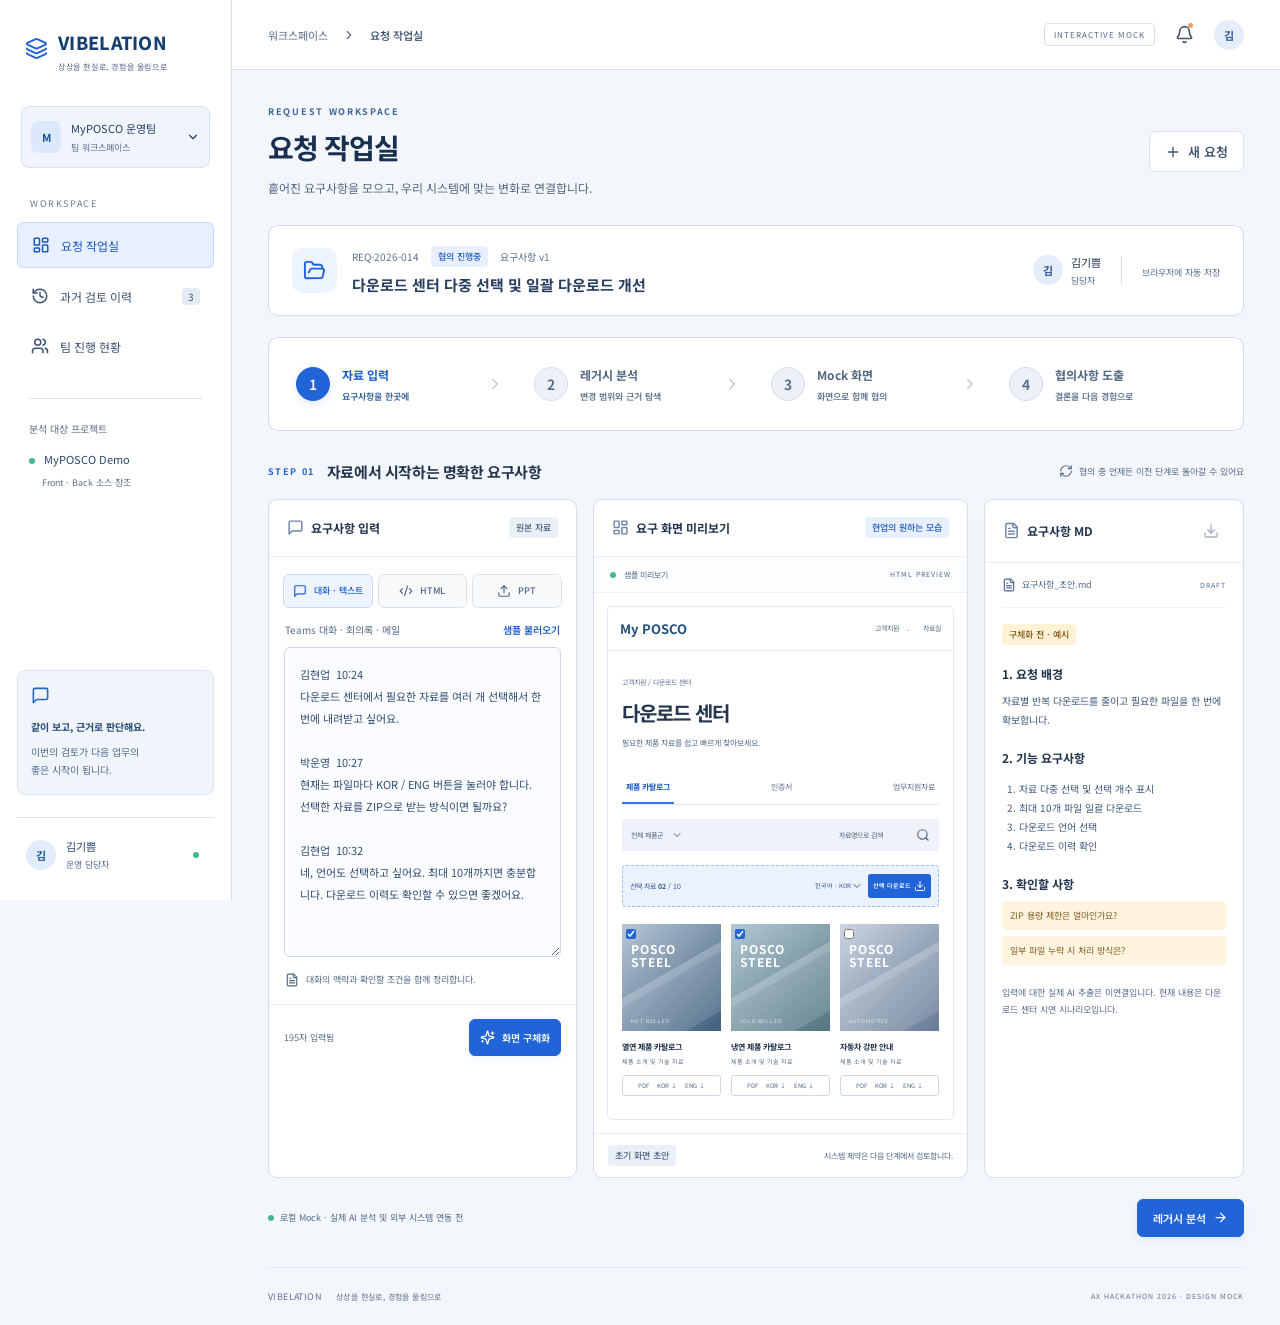
==== public/mock-white.html @ 46a863c9 "Publish light VIBELATION mock and team review screens" ====
<!doctype html>
<html lang="ko">
  <head>
    <meta charset="UTF-8" />
    <meta name="viewport" content="width=device-width, initial-scale=1.0" />
    <title>VIBELATION</title>
    <meta name="description" content="요구사항부터 영향도와 공수 검토까지 연결하는 플랫폼" />
    <meta property="og:type" content="website" />
    <meta property="og:title" content="VIBELATION" />
    <meta property="og:site_name" content="VIBELATION" />
    <meta property="og:description" content="요구사항부터 영향도와 공수 검토까지 연결하는 플랫폼" />
    <meta property="og:url" content="https://kimgip.github.io/project-vibelation/" />
    <meta property="og:locale" content="ko_KR" />
    <meta name="twitter:card" content="summary" />
    <meta name="twitter:title" content="VIBELATION" />
    <meta name="twitter:description" content="요구사항부터 영향도와 공수 검토까지 연결하는 플랫폼" />
    <script type="module">(function(){const o=document.createElement("link").relList;if(o&&o.supports&&o.supports("modulepreload"))return;for(const m of document.querySelectorAll('link[rel="modulepreload"]'))r(m);new MutationObserver(m=>{for(const h of m)if(h.type==="childList")for(const T of h.addedNodes)T.tagName==="LINK"&&T.rel==="modulepreload"&&r(T)}).observe(document,{childList:!0,subtree:!0});function d(m){const h={};return m.integrity&&(h.integrity=m.integrity),m.referrerPolicy&&(h.referrerPolicy=m.referrerPolicy),m.crossOrigin==="use-credentials"?h.credentials="include":m.crossOrigin==="anonymous"?h.credentials="omit":h.credentials="same-origin",h}function r(m){if(m.ep)return;m.ep=!0;const h=d(m);fetch(m.href,h)}})();function K1(f){return f&&f.__esModule&&Object.prototype.hasOwnProperty.call(f,"default")?f.default:f}var Ws={exports:{}},xu={};/**
 * @license React
 * react-jsx-runtime.production.js
 *
 * Copyright (c) Meta Platforms, Inc. and affiliates.
 *
 * This source code is licensed under the MIT license found in the
 * LICENSE file in the root directory of this source tree.
 */var Jm;function J1(){if(Jm)return xu;Jm=1;var f=Symbol.for("react.transitional.element"),o=Symbol.for("react.fragment");function d(r,m,h){var T=null;if(h!==void 0&&(T=""+h),m.key!==void 0&&(T=""+m.key),"key"in m){h={};for(var C in m)C!=="key"&&(h[C]=m[C])}else h=m;return m=h.ref,{$$typeof:f,type:r,key:T,ref:m!==void 0?m:null,props:h}}return xu.Fragment=o,xu.jsx=d,xu.jsxs=d,xu}var km;function k1(){return km||(km=1,Ws.exports=J1()),Ws.exports}var c=k1(),Is={exports:{}},et={};/**
 * @license React
 * react.production.js
 *
 * Copyright (c) Meta Platforms, Inc. and affiliates.
 *
 * This source code is licensed under the MIT license found in the
 * LICENSE file in the root directory of this source tree.
 */var $m;function $1(){if($m)return et;$m=1;var f=Symbol.for("react.transitional.element"),o=Symbol.for("react.portal"),d=Symbol.for("react.fragment"),r=Symbol.for("react.strict_mode"),m=Symbol.for("react.profiler"),h=Symbol.for("react.consumer"),T=Symbol.for("react.context"),C=Symbol.for("react.forward_ref"),O=Symbol.for("react.suspense"),D=Symbol.for("react.memo"),z=Symbol.for("react.lazy"),g=Symbol.for("react.activity"),U=Symbol.for("react.view_transition"),Y=Symbol.iterator;function Z(p){return p===null||typeof p!="object"?null:(p=Y&&p[Y]||p["@@iterator"],typeof p=="function"?p:null)}var X={isMounted:function(){return!1},enqueueForceUpdate:function(){},enqueueReplaceState:function(){},enqueueSetState:function(){}},H=Object.assign,k={};function F(p,y,q){this.props=p,this.context=y,this.refs=k,this.updater=q||X}F.prototype.isReactComponent={},F.prototype.setState=function(p,y){if(typeof p!="object"&&typeof p!="function"&&p!=null)throw Error("takes an object of state variables to update or a function which returns an object of state variables.");this.updater.enqueueSetState(this,p,y,"setState")},F.prototype.forceUpdate=function(p){this.updater.enqueueForceUpdate(this,p,"forceUpdate")};function lt(){}lt.prototype=F.prototype;function st(p,y,q){this.props=p,this.context=y,this.refs=k,this.updater=q||X}var dt=st.prototype=new lt;dt.constructor=st,H(dt,F.prototype),dt.isPureReactComponent=!0;var Ot=Array.isArray;function P(){}var it={H:null,A:null,T:null,S:null},Bt=Object.prototype.hasOwnProperty;function Kt(p,y,q){var w=q.ref;return{$$typeof:f,type:p,key:y,ref:w!==void 0?w:null,props:q}}function W(p,y){return Kt(p.type,y,p.props)}function wt(p){return typeof p=="object"&&p!==null&&p.$$typeof===f}function re(p){var y={"=":"=0",":":"=2"};return"$"+p.replace(/[=:]/g,function(q){return y[q]})}var oe=/\/+/g;function ct(p,y){return typeof p=="object"&&p!==null&&p.key!=null?re(""+p.key):y.toString(36)}function L(p){switch(p.status){case"fulfilled":return p.value;case"rejected":throw p.reason;default:switch(typeof p.status=="string"?p.then(P,P):(p.status="pending",p.then(function(y){p.status==="pending"&&(p.status="fulfilled",p.value=y)},function(y){p.status==="pending"&&(p.status="rejected",p.reason=y)})),p.status){case"fulfilled":return p.value;case"rejected":throw p.reason}}throw p}function Q(p,y,q,w,ut){var ht=typeof p;(ht==="undefined"||ht==="boolean")&&(p=null);var xt=!1;if(p===null)xt=!0;else switch(ht){case"bigint":case"string":case"number":xt=!0;break;case"object":switch(p.$$typeof){case f:case o:xt=!0;break;case z:return xt=p._init,Q(xt(p._payload),y,q,w,ut)}}if(xt)return ut=ut(p),xt=w===""?"."+ct(p,0):w,Ot(ut)?(q="",xt!=null&&(q=xt.replace(oe,"$&/")+"/"),Q(ut,y,q,"",function(ol){return ol})):ut!=null&&(wt(ut)&&(ut=W(ut,q+(ut.key==null||p&&p.key===ut.key?"":(""+ut.key).replace(oe,"$&/")+"/")+xt)),y.push(ut)),1;xt=0;var K=w===""?".":w+":";if(Ot(p))for(var tt=0;tt<p.length;tt++)w=p[tt],ht=K+ct(w,tt),xt+=Q(w,y,q,ht,ut);else if(tt=Z(p),typeof tt=="function")for(p=tt.call(p),tt=0;!(w=p.next()).done;)w=w.value,ht=K+ct(w,tt++),xt+=Q(w,y,q,ht,ut);else if(ht==="object"){if(typeof p.then=="function")return Q(L(p),y,q,w,ut);throw y=String(p),Error("Objects are not valid as a React child (found: "+(y==="[object Object]"?"object with keys {"+Object.keys(p).join(", ")+"}":y)+"). If you meant to render a collection of children, use an array instead.")}return xt}function $(p,y,q){if(p==null)return p;var w=[],ut=0;return Q(p,w,"","",function(ht){return y.call(q,ht,ut++)}),w}function pt(p){if(p._status===-1){var y=p._result,q=y();q.then(function(w){(p._status===0||p._status===-1)&&(p._status=1,p._result=w,q.status===void 0&&(q.status="fulfilled",q.value=w))},function(w){(p._status===0||p._status===-1)&&(p._status=2,p._result=w,q.status===void 0&&(q.status="rejected",q.reason=w))}),p._status===-1&&(p._status=0,p._result=q)}if(p._status===1)return p._result.default;throw p._result}var yt=typeof reportError=="function"?reportError:function(p){if(typeof window=="object"&&typeof window.ErrorEvent=="function"){var y=new window.ErrorEvent("error",{bubbles:!0,cancelable:!0,message:typeof p=="object"&&p!==null&&typeof p.message=="string"?String(p.message):String(p),error:p});if(!window.dispatchEvent(y))return}else if(typeof process=="object"&&typeof process.emit=="function"){process.emit("uncaughtException",p);return}console.error(p)};function Se(p){var y=it.T,q={};q.types=y!==null?y.types:null,it.T=q;try{var w=p(),ut=it.S;ut!==null&&ut(q,w),typeof w=="object"&&w!==null&&typeof w.then=="function"&&w.then(P,yt)}catch(ht){yt(ht)}finally{y!==null&&q.types!==null&&(y.types=q.types),it.T=y}}function _e(p){var y=it.T;if(y!==null){var q=y.types;q===null?y.types=[p]:q.indexOf(p)===-1&&q.push(p)}else Se(_e.bind(null,p))}var Ae={map:$,forEach:function(p,y,q){$(p,function(){y.apply(this,arguments)},q)},count:function(p){var y=0;return $(p,function(){y++}),y},toArray:function(p){return $(p,function(y){return y})||[]},only:function(p){if(!wt(p))throw Error("React.Children.only expected to receive a single React element child.");return p}};return et.Activity=g,et.Children=Ae,et.Component=F,et.Fragment=d,et.Profiler=m,et.PureComponent=st,et.StrictMode=r,et.Suspense=O,et.ViewTransition=U,et.__CLIENT_INTERNALS_DO_NOT_USE_OR_WARN_USERS_THEY_CANNOT_UPGRADE=it,et.__COMPILER_RUNTIME={__proto__:null,c:function(p){return it.H.useMemoCache(p)}},et.addTransitionType=_e,et.cache=function(p){return function(){return p.apply(null,arguments)}},et.cacheSignal=function(){return null},et.cloneElement=function(p,y,q){if(p==null)throw Error("The argument must be a React element, but you passed "+p+".");var w=H({},p.props),ut=p.key;if(y!=null)for(ht in y.key!==void 0&&(ut=""+y.key),y)!Bt.call(y,ht)||ht==="key"||ht==="__self"||ht==="__source"||ht==="ref"&&y.ref===void 0||(w[ht]=y[ht]);var ht=arguments.length-2;if(ht===1)w.children=q;else if(1<ht){for(var xt=Array(ht),K=0;K<ht;K++)xt[K]=arguments[K+2];w.children=xt}return Kt(p.type,ut,w)},et.createContext=function(p){return p={$$typeof:T,_currentValue:p,_currentValue2:p,_threadCount:0,Provider:null,Consumer:null},p.Provider=p,p.Consumer={$$typeof:h,_context:p},p},et.createElement=function(p,y,q){var w,ut={},ht=null;if(y!=null)for(w in y.key!==void 0&&(ht=""+y.key),y)Bt.call(y,w)&&w!=="key"&&w!=="__self"&&w!=="__source"&&(ut[w]=y[w]);var xt=arguments.length-2;if(xt===1)ut.children=q;else if(1<xt){for(var K=Array(xt),tt=0;tt<xt;tt++)K[tt]=arguments[tt+2];ut.children=K}if(p&&p.defaultProps)for(w in xt=p.defaultProps,xt)ut[w]===void 0&&(ut[w]=xt[w]);return Kt(p,ht,ut)},et.createRef=function(){return{current:null}},et.forwardRef=function(p){return{$$typeof:C,render:p}},et.isValidElement=wt,et.lazy=function(p){return{$$typeof:z,_payload:{_status:-1,_result:p},_init:pt}},et.memo=function(p,y){return{$$typeof:D,type:p,compare:y===void 0?null:y}},et.startTransition=Se,et.unstable_useCacheRefresh=function(){return it.H.useCacheRefresh()},et.use=function(p){return it.H.use(p)},et.useActionState=function(p,y,q){return it.H.useActionState(p,y,q)},et.useCallback=function(p,y){return it.H.useCallback(p,y)},et.useContext=function(p){return it.H.useContext(p)},et.useDebugValue=function(){},et.useDeferredValue=function(p,y){return it.H.useDeferredValue(p,y)},et.useEffect=function(p,y){return it.H.useEffect(p,y)},et.useEffectEvent=function(p){return it.H.useEffectEvent(p)},et.useId=function(){return it.H.useId()},et.useImperativeHandle=function(p,y,q){return it.H.useImperativeHandle(p,y,q)},et.useInsertionEffect=function(p,y){return it.H.useInsertionEffect(p,y)},et.useLayoutEffect=function(p,y){return it.H.useLayoutEffect(p,y)},et.useMemo=function(p,y){return it.H.useMemo(p,y)},et.useOptimistic=function(p,y){return it.H.useOptimistic(p,y)},et.useReducer=function(p,y,q){return it.H.useReducer(p,y,q)},et.useRef=function(p){return it.H.useRef(p)},et.useState=function(p){return it.H.useState(p)},et.useSyncExternalStore=function(p,y,q){return it.H.useSyncExternalStore(p,y,q)},et.useTransition=function(){return it.H.useTransition()},et.version="19.3.0",et}var Fm;function hr(){return Fm||(Fm=1,Is.exports=$1()),Is.exports}var _=hr();const F1=K1(_);var Ps={exports:{}},Eu={},tr={exports:{}},er={};/**
 * @license React
 * scheduler.production.js
 *
 * Copyright (c) Meta Platforms, Inc. and affiliates.
 *
 * This source code is licensed under the MIT license found in the
 * LICENSE file in the root directory of this source tree.
 */var Wm;function W1(){return Wm||(Wm=1,(function(f){function o(L,Q){var $=L.length;L.push(Q);t:for(;0<$;){var pt=$-1>>>1,yt=L[pt];if(0<m(yt,Q))L[pt]=Q,L[$]=yt,$=pt;else break t}}function d(L){return L.length===0?null:L[0]}function r(L){if(L.length===0)return null;var Q=L[0],$=L.pop();if($!==Q){L[0]=$;t:for(var pt=0,yt=L.length,Se=yt>>>1;pt<Se;){var _e=2*(pt+1)-1,Ae=L[_e],p=_e+1,y=L[p];if(0>m(Ae,$))p<yt&&0>m(y,Ae)?(L[pt]=y,L[p]=$,pt=p):(L[pt]=Ae,L[_e]=$,pt=_e);else if(p<yt&&0>m(y,$))L[pt]=y,L[p]=$,pt=p;else break t}}return Q}function m(L,Q){var $=L.sortIndex-Q.sortIndex;return $!==0?$:L.id-Q.id}if(f.unstable_now=void 0,typeof performance=="object"&&typeof performance.now=="function"){var h=performance;f.unstable_now=function(){return h.now()}}else{var T=Date,C=T.now();f.unstable_now=function(){return T.now()-C}}var O=[],D=[],z=1,g=null,U=3,Y=!1,Z=!1,X=!1,H=!1,k=typeof setTimeout=="function"?setTimeout:null,F=typeof clearTimeout=="function"?clearTimeout:null,lt=typeof setImmediate<"u"?setImmediate:null;function st(L){for(var Q=d(D);Q!==null;){if(Q.callback===null)r(D);else if(Q.startTime<=L)r(D),Q.sortIndex=Q.expirationTime,o(O,Q);else break;Q=d(D)}}function dt(L){if(X=!1,st(L),!Z)if(d(O)!==null)Z=!0,Ot||(Ot=!0,wt());else{var Q=d(D);Q!==null&&ct(dt,Q.startTime-L)}}var Ot=!1,P=-1,it=5,Bt=-1;function Kt(){return H?!0:!(f.unstable_now()-Bt<it)}function W(){if(H=!1,Ot){var L=f.unstable_now();Bt=L;var Q=!0;try{t:{Z=!1,X&&(X=!1,F(P),P=-1),Y=!0;var $=U;try{e:{for(st(L),g=d(O);g!==null&&!(g.expirationTime>L&&Kt());){var pt=g.callback;if(typeof pt=="function"){g.callback=null,U=g.priorityLevel;var yt=pt(g.expirationTime<=L);if(L=f.unstable_now(),typeof yt=="function"){g.callback=yt,st(L),Q=!0;break e}g===d(O)&&r(O),st(L)}else r(O);g=d(O)}if(g!==null)Q=!0;else{var Se=d(D);Se!==null&&ct(dt,Se.startTime-L),Q=!1}}break t}finally{g=null,U=$,Y=!1}Q=void 0}}finally{Q?wt():Ot=!1}}}var wt;if(typeof lt=="function")wt=function(){lt(W)};else if(typeof MessageChannel<"u"){var re=new MessageChannel,oe=re.port2;re.port1.onmessage=W,wt=function(){oe.postMessage(null)}}else wt=function(){k(W,0)};function ct(L,Q){P=k(function(){L(f.unstable_now())},Q)}f.unstable_IdlePriority=5,f.unstable_ImmediatePriority=1,f.unstable_LowPriority=4,f.unstable_NormalPriority=3,f.unstable_Profiling=null,f.unstable_UserBlockingPriority=2,f.unstable_cancelCallback=function(L){L.callback=null},f.unstable_forceFrameRate=function(L){0>L||125<L?console.error("forceFrameRate takes a positive int between 0 and 125, forcing frame rates higher than 125 fps is not supported"):it=0<L?Math.floor(1e3/L):5},f.unstable_getCurrentPriorityLevel=function(){return U},f.unstable_next=function(L){switch(U){case 1:case 2:case 3:var Q=3;break;default:Q=U}var $=U;U=Q;try{return L()}finally{U=$}},f.unstable_requestPaint=function(){H=!0},f.unstable_runWithPriority=function(L,Q){switch(L){case 1:case 2:case 3:case 4:case 5:break;default:L=3}var $=U;U=L;try{return Q()}finally{U=$}},f.unstable_scheduleCallback=function(L,Q,$){var pt=f.unstable_now();switch(typeof $=="object"&&$!==null?($=$.delay,$=typeof $=="number"&&0<$?pt+$:pt):$=pt,L){case 1:var yt=-1;break;case 2:yt=250;break;case 5:yt=1073741823;break;case 4:yt=1e4;break;default:yt=5e3}return yt=$+yt,L={id:z++,callback:Q,priorityLevel:L,startTime:$,expirationTime:yt,sortIndex:-1},$>pt?(L.sortIndex=$,o(D,L),d(O)===null&&L===d(D)&&(X?(F(P),P=-1):X=!0,ct(dt,$-pt))):(L.sortIndex=yt,o(O,L),Z||Y||(Z=!0,Ot||(Ot=!0,wt()))),L},f.unstable_shouldYield=Kt,f.unstable_wrapCallback=function(L){var Q=U;return function(){var $=U;U=Q;try{return L.apply(this,arguments)}finally{U=$}}}})(er)),er}var Im;function I1(){return Im||(Im=1,tr.exports=W1()),tr.exports}var lr={exports:{}},ne={};/**
 * @license React
 * react-dom.production.js
 *
 * Copyright (c) Meta Platforms, Inc. and affiliates.
 *
 * This source code is licensed under the MIT license found in the
 * LICENSE file in the root directory of this source tree.
 */var Pm;function P1(){if(Pm)return ne;Pm=1;var f=hr();function o(z){var g="https://react.dev/errors/"+z;if(1<arguments.length){g+="?args[]="+encodeURIComponent(arguments[1]);for(var U=2;U<arguments.length;U++)g+="&args[]="+encodeURIComponent(arguments[U])}return"Minified React error #"+z+"; visit "+g+" for the full message or use the non-minified dev environment for full errors and additional helpful warnings."}function d(){}var r={d:{f:d,r:function(){throw Error(o(522))},D:d,C:d,L:d,m:d,X:d,S:d,M:d},p:0,findDOMNode:null},m=Symbol.for("react.portal"),h=Symbol.for("react.recoverable"),T=Symbol.for("react.optimistic_key");function C(z,g,U){var Y=3<arguments.length&&arguments[3]!==void 0?arguments[3]:null;return{$$typeof:m,key:Y==null?null:Y===T?T:""+Y,children:z,containerInfo:g,implementation:U}}var O=f.__CLIENT_INTERNALS_DO_NOT_USE_OR_WARN_USERS_THEY_CANNOT_UPGRADE;function D(z,g){if(z==="font")return"";if(typeof g=="string")return g==="use-credentials"?g:""}return ne.__DOM_INTERNALS_DO_NOT_USE_OR_WARN_USERS_THEY_CANNOT_UPGRADE=r,ne.browser=function(z){return{$$typeof:h,_reason:z}},ne.createPortal=function(z,g){var U=2<arguments.length&&arguments[2]!==void 0?arguments[2]:null;if(!g||g.nodeType!==1&&g.nodeType!==9&&g.nodeType!==11)throw Error(o(299));return C(z,g,null,U)},ne.flushSync=function(z){var g=O.T,U=r.p;try{if(O.T=null,r.p=2,z)return z()}finally{O.T=g,r.p=U,r.d.f()}},ne.preconnect=function(z,g){typeof z=="string"&&(g?(g=g.crossOrigin,g=typeof g=="string"?g==="use-credentials"?g:"":void 0):g=null,r.d.C(z,g))},ne.prefetchDNS=function(z){typeof z=="string"&&r.d.D(z)},ne.preinit=function(z,g){if(typeof z=="string"&&g&&typeof g.as=="string"){var U=g.as,Y=D(U,g.crossOrigin),Z=typeof g.integrity=="string"?g.integrity:void 0,X=typeof g.fetchPriority=="string"?g.fetchPriority:void 0;U==="style"?r.d.S(z,typeof g.precedence=="string"?g.precedence:void 0,{crossOrigin:Y,integrity:Z,fetchPriority:X}):U==="script"&&r.d.X(z,{crossOrigin:Y,integrity:Z,fetchPriority:X,nonce:typeof g.nonce=="string"?g.nonce:void 0})}},ne.preinitModule=function(z,g){if(typeof z=="string")if(typeof g=="object"&&g!==null){if(g.as==null||g.as==="script"){var U=D(g.as,g.crossOrigin);r.d.M(z,{crossOrigin:U,integrity:typeof g.integrity=="string"?g.integrity:void 0,nonce:typeof g.nonce=="string"?g.nonce:void 0,fetchPriority:typeof g.fetchPriority=="string"?g.fetchPriority:void 0})}}else g==null&&r.d.M(z)},ne.preload=function(z,g){if(typeof z=="string"&&typeof g=="object"&&g!==null&&typeof g.as=="string"){var U=g.as,Y=D(U,g.crossOrigin);r.d.L(z,U,{crossOrigin:Y,integrity:typeof g.integrity=="string"?g.integrity:void 0,nonce:typeof g.nonce=="string"?g.nonce:void 0,type:typeof g.type=="string"?g.type:void 0,fetchPriority:typeof g.fetchPriority=="string"?g.fetchPriority:void 0,referrerPolicy:typeof g.referrerPolicy=="string"?g.referrerPolicy:void 0,imageSrcSet:typeof g.imageSrcSet=="string"?g.imageSrcSet:void 0,imageSizes:typeof g.imageSizes=="string"?g.imageSizes:void 0,media:typeof g.media=="string"?g.media:void 0})}},ne.preloadModule=function(z,g){if(typeof z=="string")if(g){var U=D(g.as,g.crossOrigin);r.d.m(z,{as:typeof g.as=="string"&&g.as!=="script"?g.as:void 0,crossOrigin:U,integrity:typeof g.integrity=="string"?g.integrity:void 0,nonce:typeof g.nonce=="string"?g.nonce:void 0,fetchPriority:typeof g.fetchPriority=="string"?g.fetchPriority:void 0})}else r.d.m(z)},ne.requestFormReset=function(z){r.d.r(z)},ne.unstable_batchedUpdates=function(z,g){return z(g)},ne.useFormState=function(z,g,U){return O.H.useFormState(z,g,U)},ne.useFormStatus=function(){return O.H.useHostTransitionStatus()},ne.version="19.3.0",ne}var t0;function t2(){if(t0)return lr.exports;t0=1;function f(){if(!(typeof __REACT_DEVTOOLS_GLOBAL_HOOK__>"u"||typeof __REACT_DEVTOOLS_GLOBAL_HOOK__.checkDCE!="function"))try{__REACT_DEVTOOLS_GLOBAL_HOOK__.checkDCE(f)}catch(o){console.error(o)}}return f(),lr.exports=P1(),lr.exports}/**
 * @license React
 * react-dom-client.production.js
 *
 * Copyright (c) Meta Platforms, Inc. and affiliates.
 *
 * This source code is licensed under the MIT license found in the
 * LICENSE file in the root directory of this source tree.
 */var e0;function e2(){if(e0)return Eu;e0=1;var f=I1(),o=hr(),d=t2();function r(t){var e="https://react.dev/errors/"+t;if(1<arguments.length){e+="?args[]="+encodeURIComponent(arguments[1]);for(var l=2;l<arguments.length;l++)e+="&args[]="+encodeURIComponent(arguments[l])}return"Minified React error #"+t+"; visit "+e+" for the full message or use the non-minified dev environment for full errors and additional helpful warnings."}function m(t){return!(!t||t.nodeType!==1&&t.nodeType!==9&&t.nodeType!==11)}function h(t){for(var e=t,l=e;l&&!l.alternate;)e=l,(e.flags&4098)!==0&&(t=e.return),l=e.return;for(;e.return;)e=e.return;return e.tag===3?t:null}function T(t){if(t.tag===13){var e=t.memoizedState;if(e===null&&(t=t.alternate,t!==null&&(e=t.memoizedState)),e!==null)return e.dehydrated}return null}function C(t){if(t.tag===31){var e=t.memoizedState;if(e===null&&(t=t.alternate,t!==null&&(e=t.memoizedState)),e!==null)return e.dehydrated}return null}function O(t){if(h(t)!==t)throw Error(r(188))}function D(t){var e=t.alternate;if(!e){if(e=h(t),e===null)throw Error(r(188));return e!==t?null:t}for(var l=t,a=e;;){var n=l.return;if(n===null)break;var u=n.alternate;if(u===null){if(a=n.return,a!==null){l=a;continue}break}if(n.child===u.child){for(u=n.child;u;){if(u===l)return O(n),t;if(u===a)return O(n),e;u=u.sibling}throw Error(r(188))}if(l.return!==a.return)l=n,a=u;else{for(var i=!1,s=n.child;s;){if(s===l){i=!0,l=n,a=u;break}if(s===a){i=!0,a=n,l=u;break}s=s.sibling}if(!i){for(s=u.child;s;){if(s===l){i=!0,l=u,a=n;break}if(s===a){i=!0,a=u,l=n;break}s=s.sibling}if(!i)throw Error(r(189))}}if(l.alternate!==a)throw Error(r(190))}if(l.tag!==3)throw Error(r(188));return l.stateNode.current===l?t:e}function z(t){var e=t.tag;if(e===5||e===26||e===27||e===6)return t;for(t=t.child;t!==null;){if(e=z(t),e!==null)return e;t=t.sibling}return null}function g(t,e,l,a,n,u){for(;t!==null;){if((t.tag===5||t.tag===27||t.tag===6)&&l(t,a,n,u)||(t.tag!==22||t.memoizedState===null)&&(e||t.tag!==5&&t.tag!==27)&&g(t.child,e,l,a,n,u))return!0;t=t.sibling}return!1}function U(t){for(t=t.return;t!==null;){if(t.tag===3||t.tag===5||t.tag===27)return t;t=t.return}return null}function Y(t){var e=!1;for(t=t.return;t!==null&&(t.tag===4&&(e=!0),!(t.tag===3||t.tag===5||t.tag===27));)t=t.return;return e}function Z(t){var e=[null,null],l=U(t);return l===null||X(e,t,l.child,{foundSelf:!1}),e}function X(t,e,l,a){for(;l!==null;){if(l===e)a.foundSelf=!0;else if(l.tag===5||l.tag===27||l.tag===6){if(a.foundSelf)return t[1]=l,!0;t[0]=l}else if((l.tag!==22||l.memoizedState===null)&&X(t,e,l.child,a))return!0;l=l.sibling}return!1}function H(t){switch(t.tag){case 5:case 27:case 6:return t.stateNode;case 3:return t.stateNode.containerInfo;default:throw Error(r(559))}}var k=null,F=null;function lt(t,e,l){return t===l?!0:t===e?(k=t,!0):!1}function st(t,e,l){return t===l?(F=t,!1):t===e?(F!==null&&(k=t),!0):!1}function dt(t){if(t===null)return null;do t=t===null?null:t.return;while(t&&t.tag!==5&&t.tag!==27&&t.tag!==3);return t||null}function Ot(t,e,l){for(var a=0,n=t;n;n=l(n))a++;n=0;for(var u=e;u;u=l(u))n++;for(;0<a-n;)t=l(t),a--;for(;0<n-a;)e=l(e),n--;for(;a--;){if(t===e||e!==null&&t===e.alternate)return t;t=l(t),e=l(e)}return null}var P=Object.assign,it=Symbol.for("react.element"),Bt=Symbol.for("react.transitional.element"),Kt=Symbol.for("react.portal"),W=Symbol.for("react.fragment"),wt=Symbol.for("react.strict_mode"),re=Symbol.for("react.profiler"),oe=Symbol.for("react.consumer"),ct=Symbol.for("react.context"),L=Symbol.for("react.forward_ref"),Q=Symbol.for("react.suspense"),$=Symbol.for("react.suspense_list"),pt=Symbol.for("react.memo"),yt=Symbol.for("react.lazy"),Se=Symbol.for("react.activity"),_e=Symbol.for("react.legacy_hidden"),Ae=Symbol.for("react.memo_cache_sentinel"),p=Symbol.for("react.view_transition"),y=Symbol.for("react.recoverable"),q=Symbol.iterator;function w(t){return t===null||typeof t!="object"?null:(t=q&&t[q]||t["@@iterator"],typeof t=="function"?t:null)}var ut=Symbol.for("react.client.reference");function ht(t){if(t==null)return null;if(typeof t=="function")return t.$$typeof===ut?null:t.displayName||t.name||null;if(typeof t=="string")return t;switch(t){case W:return"Fragment";case re:return"Profiler";case wt:return"StrictMode";case Q:return"Suspense";case $:return"SuspenseList";case Se:return"Activity";case p:return"ViewTransition"}if(typeof t=="object")switch(t.$$typeof){case Kt:return"Portal";case ct:return t.displayName||"Context";case oe:return(t._context.displayName||"Context")+".Consumer";case L:var e=t.render;return t=t.displayName,t||(t=e.displayName||e.name||"",t=t!==""?"ForwardRef("+t+")":"ForwardRef"),t;case pt:return e=t.displayName||null,e!==null?e:ht(t.type)||"Memo";case yt:e=t._payload,t=t._init;try{return ht(t(e))}catch{}}return null}var xt=Array.isArray,K=o.__CLIENT_INTERNALS_DO_NOT_USE_OR_WARN_USERS_THEY_CANNOT_UPGRADE,tt=d.__DOM_INTERNALS_DO_NOT_USE_OR_WARN_USERS_THEY_CANNOT_UPGRADE,ol={pending:!1,data:null,method:null,action:null},vc=[],_a=-1;function Fe(t){return{current:t}}function Wt(t){0>_a||(t.current=vc[_a],vc[_a]=null,_a--)}function Ct(t,e){_a++,vc[_a]=t.current,t.current=e}var We=Fe(null),Rn=Fe(null),_l=Fe(null),Ru=Fe(null);function zu(t,e){switch(Ct(_l,e),Ct(Rn,t),Ct(We,null),e.nodeType){case 9:case 11:t=(t=e.documentElement)&&(t=t.namespaceURI)?lm(t):0;break;default:if(t=e.tagName,e=e.namespaceURI)e=lm(e),t=am(e,t);else switch(t){case"svg":t=1;break;case"math":t=2;break;default:t=0}}Wt(We),Ct(We,t)}function Aa(){Wt(We),Wt(Rn),Wt(_l)}function yc(t){var e=t.memoizedState;e!==null&&(pn._currentValue=e.memoizedState,Ct(Ru,t)),e=We.current;var l=am(e,t.type);e!==l&&(Ct(Rn,t),Ct(We,l))}function Ou(t){Rn.current===t&&(Wt(We),Wt(Rn)),Ru.current===t&&(Wt(Ru),pn._currentValue=ol)}var gc,br;function Al(t){if(gc===void 0)try{throw Error()}catch(l){var e=l.stack.trim().match(/\n( *(at )?)/);gc=e&&e[1]||"",br=-1<l.stack.indexOf(`
    at`)?" (<anonymous>)":-1<l.stack.indexOf("@")?"@unknown:0:0":""}return`
`+gc+t+br}var Sc=!1;function pc(t,e){if(!t||Sc)return"";Sc=!0;var l=Error.prepareStackTrace;Error.prepareStackTrace=void 0;try{var a={DetermineComponentFrameRoot:function(){try{if(e){var M=function(){throw Error()};if(Object.defineProperty(M.prototype,"props",{set:function(){throw Error()}}),typeof Reflect=="object"&&Reflect.construct){try{Reflect.construct(M,[])}catch(B){var x=B}Reflect.construct(t,[],M)}else{try{M.call()}catch(B){x=B}M=!1;try{var N=Object.getOwnPropertyDescriptor(t.prototype,"props");Object.defineProperty(t.prototype,"props",{configurable:!0,set:function(){throw Error()}}),M=!0,new t}finally{M&&(N!==void 0?Object.defineProperty(t.prototype,"props",N):delete t.prototype.props)}}}else{try{throw Error()}catch(B){x=B}(M=t())&&typeof M.catch=="function"&&M.catch(function(){})}}catch(B){if(B&&x&&typeof B.stack=="string")return[B.stack,x.stack]}return[null,null]}};a.DetermineComponentFrameRoot.displayName="DetermineComponentFrameRoot";var n=Object.getOwnPropertyDescriptor(a.DetermineComponentFrameRoot,"name");n&&n.configurable&&Object.defineProperty(a.DetermineComponentFrameRoot,"name",{value:"DetermineComponentFrameRoot"});var u=a.DetermineComponentFrameRoot(),i=u[0],s=u[1];if(i&&s){var v=i.split(`
`),b=s.split(`
`);for(n=a=0;a<v.length&&!v[a].includes("DetermineComponentFrameRoot");)a++;for(;n<b.length&&!b[n].includes("DetermineComponentFrameRoot");)n++;if(a===v.length||n===b.length)for(a=v.length-1,n=b.length-1;1<=a&&0<=n&&v[a]!==b[n];)n--;for(;1<=a&&0<=n;a--,n--)if(v[a]!==b[n]){if(a!==1||n!==1)do if(a--,n--,0>n||v[a]!==b[n]){var R=`
`+v[a].replace(" at new "," at ");return t.displayName&&R.includes("<anonymous>")&&(R=R.replace("<anonymous>",t.displayName)),R}while(1<=a&&0<=n);break}}}finally{Sc=!1,Error.prepareStackTrace=l}return(l=t?t.displayName||t.name:"")?Al(l):""}function F0(t,e){switch(t.tag){case 26:case 27:case 5:return Al(t.type);case 16:return Al("Lazy");case 13:return t.child!==e&&e!==null?Al("Suspense Fallback"):Al("Suspense");case 19:return Al("SuspenseList");case 0:case 15:return pc(t.type,!1);case 11:return pc(t.type.render,!1);case 1:return pc(t.type,!0);case 31:return Al("Activity");case 30:return Al("ViewTransition");default:return""}}function Tr(t){try{var e="",l=null;do e+=F0(t,l),l=t,t=t.return;while(t);return e}catch(a){return`
Error generating stack: `+a.message+`
`+a.stack}}var xc=Object.prototype.hasOwnProperty,Ec=f.unstable_scheduleCallback,bc=f.unstable_cancelCallback,W0=f.unstable_shouldYield,I0=f.unstable_requestPaint,pe=f.unstable_now,P0=f.unstable_getCurrentPriorityLevel,jr=f.unstable_ImmediatePriority,Nr=f.unstable_UserBlockingPriority,Cu=f.unstable_NormalPriority,tv=f.unstable_LowPriority,Rr=f.unstable_IdlePriority,ev=f.log,lv=f.unstable_setDisableYieldValue,zn=null,xe=null;function Ml(t){if(typeof ev=="function"&&lv(t),xe&&typeof xe.setStrictMode=="function")try{xe.setStrictMode(zn,t)}catch{}}var Ee=Math.clz32?Math.clz32:uv,av=Math.log,nv=Math.LN2;function uv(t){return t>>>=0,t===0?32:31-(av(t)/nv|0)|0}var _u=256,Au=262144,Mu=4194304;function ua(t){var e=t&42;if(e!==0)return e;switch(t&-t){case 1:return 1;case 2:return 2;case 4:return 4;case 8:return 8;case 16:return 16;case 32:return 32;case 64:return 64;case 128:return 128;case 256:case 512:case 1024:case 2048:case 4096:case 8192:case 16384:case 32768:case 65536:case 131072:return t&-t;case 262144:case 524288:case 1048576:case 2097152:return t&3932160;case 4194304:case 8388608:case 16777216:case 33554432:return t&62914560;case 67108864:return 67108864;case 134217728:return 134217728;case 268435456:return 268435456;case 536870912:return 536870912;case 1073741824:return 0;default:return t}}function Du(t,e,l){var a=t.pendingLanes;if(a===0)return 0;var n=0,u=t.suspendedLanes,i=t.pingedLanes;t=t.warmLanes;var s=a&134217727;return s!==0?(a=s&~u,a!==0?n=ua(a):(i&=s,i!==0?n=ua(i):l||(l=s&~t,l!==0&&(n=ua(l))))):(s=a&~u,s!==0?n=ua(s):i!==0?n=ua(i):l||(l=a&~t,l!==0&&(n=ua(l)))),n===0?0:e!==0&&e!==n&&(e&u)===0&&(u=n&-n,l=e&-e,u>=l||u===32&&(l&4194048)!==0)?e:n}function On(t,e){return(t.pendingLanes&~(t.suspendedLanes&~t.pingedLanes)&e)===0}function zr(t,e){(e&8)!==0&&(e|=e&32);var l=t.entangledLanes;if(l!==0)for(t=t.entanglements,l&=e;0<l;){var a=31-Ee(l),n=1<<a;e|=t[a],l&=~n}return e}function iv(t,e){switch(t){case 1:case 2:case 4:case 8:case 64:return e+250;case 16:case 32:case 128:case 256:case 512:case 1024:case 2048:case 4096:case 8192:case 16384:case 32768:case 65536:case 131072:case 262144:case 524288:case 1048576:case 2097152:return e+5e3;case 4194304:case 8388608:case 16777216:case 33554432:return-1;case 67108864:case 134217728:case 268435456:case 536870912:case 1073741824:return-1;default:return-1}}function Or(){var t=Mu;return Mu<<=1,(Mu&62914560)===0&&(Mu=4194304),t}function Tc(t){for(var e=[],l=0;31>l;l++)e.push(t);return e}function Cn(t,e){t.pendingLanes|=e,e!==268435456&&(t.suspendedLanes=0,t.pingedLanes=0,t.warmLanes=0)}function cv(t,e,l,a,n,u){var i=t.pendingLanes;t.pendingLanes=l,t.suspendedLanes=0,t.pingedLanes=0,t.warmLanes=0,t.expiredLanes&=l,t.entangledLanes&=l,t.errorRecoveryDisabledLanes&=l,t.shellSuspendCounter=0;var s=t.entanglements,v=t.expirationTimes,b=t.hiddenUpdates;for(l=i&~l;0<l;){var R=31-Ee(l),M=1<<R;s[R]=0,v[R]=-1;var x=b[R];if(x!==null)for(b[R]=null,R=0;R<x.length;R++){var N=x[R];N!==null&&(N.lane&=-536870913)}l&=~M}a!==0&&Cr(t,a,0),u!==0&&n===0&&t.tag!==0&&(t.suspendedLanes|=u&~(i&~e))}function Cr(t,e,l){t.pendingLanes|=e,t.suspendedLanes&=~e;var a=31-Ee(e);t.entangledLanes|=e,t.entanglements[a]=t.entanglements[a]|1073741824|l&261930}function _r(t,e){var l=t.entangledLanes|=e;for(t=t.entanglements;l;){var a=31-Ee(l),n=1<<a;n&e|t[a]&e&&(t[a]|=e),l&=~n}}function Ar(t,e){var l=e&-e;return l=(l&42)!==0?1:jc(l),(l&(t.suspendedLanes|e))!==0?0:l}function jc(t){switch(t){case 2:t=1;break;case 8:t=4;break;case 32:t=16;break;case 256:case 512:case 1024:case 2048:case 4096:case 8192:case 16384:case 32768:case 65536:case 131072:case 262144:case 524288:case 1048576:case 2097152:case 4194304:case 8388608:case 16777216:case 33554432:t=128;break;case 268435456:t=134217728;break;default:t=0}return t}function Nc(t){return t&=-t,2<t?8<t?(t&134217727)!==0?32:268435456:8:2}function Mr(){var t=tt.p;return t!==0?t:(t=window.event,t===void 0?32:Ym(t.type))}function Dr(t,e){var l=tt.p;try{return tt.p=t,e()}finally{tt.p=l}}var dl=Math.random().toString(36).slice(2),It="__reactFiber$"+dl,de="__reactProps$"+dl,Ma="__reactContainer$"+dl,Ur="__reactEvents$"+dl,fv="__reactListeners$"+dl,sv="__reactHandles$"+dl,Hr="__reactResources$"+dl,_n="__reactMarker$"+dl,Uu="__reactLoad$"+dl;function Hu(t){delete t[It],delete t[de],delete t[fv],delete t[sv]}function ia(t){var e;if(e=t[It])return e;for(var l=t.parentNode;l;){if(e=l[Ma]||l[It]){if(l=e.alternate,e.child!==null||l!==null&&l.child!==null)for(t=xm(t);t!==null;){if(l=t[It])return l;t=xm(t)}return e}t=l,l=t.parentNode}return null}function Da(t){if(t=t[It]||t[Ma]){var e=t.tag;if(e===5||e===6||e===13||e===31||e===26||e===27||e===3)return t}return null}function An(t){var e=t.tag;if(e===5||e===26||e===27||e===6)return t.stateNode;throw Error(r(33))}function Ua(t){var e=t[Hr];return e||(e=t[Hr]={hoistableStyles:new Map,hoistableScripts:new Map}),e}function Jt(t){t[_n]=!0}function qr(t){t[Uu]=void 0}var Br=new Set,Lr={};function ca(t,e){Ha(t,e),Ha(t+"Capture",e)}function Ha(t,e){for(Lr[t]=e,t=0;t<e.length;t++)Br.add(e[t])}var rv=RegExp("^[:A-Z_a-z\\u00C0-\\u00D6\\u00D8-\\u00F6\\u00F8-\\u02FF\\u0370-\\u037D\\u037F-\\u1FFF\\u200C-\\u200D\\u2070-\\u218F\\u2C00-\\u2FEF\\u3001-\\uD7FF\\uF900-\\uFDCF\\uFDF0-\\uFFFD][:A-Z_a-z\\u00C0-\\u00D6\\u00D8-\\u00F6\\u00F8-\\u02FF\\u0370-\\u037D\\u037F-\\u1FFF\\u200C-\\u200D\\u2070-\\u218F\\u2C00-\\u2FEF\\u3001-\\uD7FF\\uF900-\\uFDCF\\uFDF0-\\uFFFD\\-.0-9\\u00B7\\u0300-\\u036F\\u203F-\\u2040]*$"),wr={},Yr={};function ov(t){return xc.call(Yr,t)?!0:xc.call(wr,t)?!1:rv.test(t)?Yr[t]=!0:(wr[t]=!0,!1)}var St=!1;function Gr(){var t=St;return St=!1,t}function qu(t,e,l){if(ov(e))if(l===null)t.removeAttribute(e);else{switch(typeof l){case"undefined":case"function":case"symbol":t.removeAttribute(e);return;case"boolean":var a=e.toLowerCase().slice(0,5);if(a!=="data-"&&a!=="aria-"){t.removeAttribute(e);return}}t.setAttribute(e,l)}}function Bu(t,e,l){if(l===null)t.removeAttribute(e);else{switch(typeof l){case"undefined":case"function":case"symbol":case"boolean":t.removeAttribute(e);return}t.setAttribute(e,l)}}function hl(t,e,l,a){if(a===null)t.removeAttribute(l);else{switch(typeof a){case"undefined":case"function":case"symbol":case"boolean":t.removeAttribute(l);return}t.setAttributeNS(e,l,a)}}function be(t){switch(typeof t){case"bigint":case"boolean":case"number":case"string":case"undefined":return t;case"object":return t;default:return""}}function Xr(t){var e=t.type;return(t=t.nodeName)&&t.toLowerCase()==="input"&&(e==="checkbox"||e==="radio")}function dv(t,e,l){var a=Object.getOwnPropertyDescriptor(t.constructor.prototype,e);if(!t.hasOwnProperty(e)&&typeof a<"u"&&typeof a.get=="function"&&typeof a.set=="function"){var n=a.get,u=a.set;return Object.defineProperty(t,e,{configurable:!0,get:function(){return n.call(this)},set:function(i){l=""+i,u.call(this,i)}}),Object.defineProperty(t,e,{enumerable:a.enumerable}),{getValue:function(){return l},setValue:function(i){l=""+i},stopTracking:function(){t._valueTracker=null,delete t[e]}}}}function Rc(t){if(!t._valueTracker){var e=Xr(t)?"checked":"value";t._valueTracker=dv(t,e,""+t[e])}}function Vr(t){if(!t)return!1;var e=t._valueTracker;if(!e)return!0;var l=e.getValue(),a="";return t&&(a=Xr(t)?t.checked?"true":"false":t.value),t=a,t!==l?(e.setValue(t),!0):!1}var hv=/[\n"\\]/g;function Me(t){return t.replace(hv,function(e){return"\\"+e.charCodeAt(0).toString(16)+" "})}function zc(t,e,l,a,n,u,i,s){t.name="",i!=null&&typeof i!="function"&&typeof i!="symbol"&&typeof i!="boolean"?t.type=i:t.removeAttribute("type"),e!=null?i==="number"?(e===0&&t.value===""||t.value!=e)&&(t.value=""+be(e)):t.value!==""+be(e)&&(t.value=""+be(e)):i!=="submit"&&i!=="reset"||t.removeAttribute("value"),e!=null?i==="number"&&t.value==e?Oc(t,be(t.value)):Oc(t,be(e)):l!=null?Oc(t,be(l)):a!=null&&t.removeAttribute("value"),n==null&&u!=null&&(t.defaultChecked=!!u),n!=null&&(t.checked=n&&typeof n!="function"&&typeof n!="symbol"),s!=null&&typeof s!="function"&&typeof s!="symbol"&&typeof s!="boolean"?t.name=""+be(s):t.removeAttribute("name")}function Qr(t,e,l,a,n,u,i,s){if(u!=null&&typeof u!="function"&&typeof u!="symbol"&&typeof u!="boolean"&&(t.type=u),e!=null||l!=null){if(!(u!=="submit"&&u!=="reset"||e!=null)){Rc(t);return}l=l!=null?""+be(l):"",e=e!=null?""+be(e):l,s||e===t.value||(t.value=e),t.defaultValue=e}a=a??n,a=typeof a!="function"&&typeof a!="symbol"&&!!a,t.checked=s?t.checked:!!a,t.defaultChecked=!!a,i!=null&&typeof i!="function"&&typeof i!="symbol"&&typeof i!="boolean"&&(t.name=i),Rc(t)}function Oc(t,e){t.defaultValue!==""+e&&(t.defaultValue=""+e)}function qa(t,e,l,a){if(t=t.options,e){e={};for(var n=0;n<l.length;n++)e["$"+l[n]]=!0;for(l=0;l<t.length;l++)n=e.hasOwnProperty("$"+t[l].value),t[l].selected!==n&&(t[l].selected=n),n&&a&&(t[l].defaultSelected=!0)}else{for(l=""+be(l),e=null,n=0;n<t.length;n++){if(t[n].value===l){t[n].selected=!0,a&&(t[n].defaultSelected=!0);return}e!==null||t[n].disabled||(e=t[n])}e!==null&&(e.selected=!0)}}function Zr(t,e,l){if(e!=null&&(e=""+be(e),e!==t.value&&(t.value=e),l==null)){t.defaultValue!==e&&(t.defaultValue=e);return}t.defaultValue=l!=null?""+be(l):""}function Kr(t,e,l,a){if(e==null){if(a!=null){if(l!=null)throw Error(r(92));if(xt(a)){if(1<a.length)throw Error(r(93));a=a[0]}l=a}l==null&&(l=""),e=l}l=be(e),t.defaultValue=l,a=t.textContent,a===l&&a!==""&&a!==null&&(t.value=a),Rc(t)}function Ba(t,e){if(e){var l=t.firstChild;if(l&&l===t.lastChild&&l.nodeType===3){l.nodeValue=e;return}}t.textContent=e}var mv=new Set("animationIterationCount aspectRatio borderImageOutset borderImageSlice borderImageWidth boxFlex boxFlexGroup boxOrdinalGroup columnCount columns flex flexGrow flexPositive flexShrink flexNegative flexOrder gridArea gridRow gridRowEnd gridRowSpan gridRowStart gridColumn gridColumnEnd gridColumnSpan gridColumnStart fontWeight lineClamp lineHeight opacity order orphans scale tabSize widows zIndex zoom fillOpacity floodOpacity stopOpacity strokeDasharray strokeDashoffset strokeMiterlimit strokeOpacity strokeWidth MozAnimationIterationCount MozBoxFlex MozBoxFlexGroup MozLineClamp msAnimationIterationCount msFlex msZoom msFlexGrow msFlexNegative msFlexOrder msFlexPositive msFlexShrink msGridColumn msGridColumnSpan msGridRow msGridRowSpan WebkitAnimationIterationCount WebkitBoxFlex WebKitBoxFlexGroup WebkitBoxOrdinalGroup WebkitColumnCount WebkitColumns WebkitFlex WebkitFlexGrow WebkitFlexPositive WebkitFlexShrink WebkitLineClamp".split(" "));function Jr(t,e,l){var a=e.indexOf("--")===0;l==null||typeof l=="boolean"||l===""?a?t.setProperty(e,""):e==="float"?t.cssFloat="":t[e]="":a?t.setProperty(e,l):typeof l!="number"||l===0||mv.has(e)?e==="float"?t.cssFloat=l:t[e]=(""+l).trim():t[e]=l+"px"}function kr(t,e,l){if(e!=null&&typeof e!="object")throw Error(r(62));if(t=t.style,l!=null){for(var a in l)!l.hasOwnProperty(a)||e!=null&&e.hasOwnProperty(a)||(a.indexOf("--")===0?t.setProperty(a,""):a==="float"?t.cssFloat="":t[a]="",St=!0);for(var n in e)a=e[n],e.hasOwnProperty(n)&&l[n]!==a&&(Jr(t,n,a),St=!0)}else for(var u in e)e.hasOwnProperty(u)&&Jr(t,u,e[u])}function Cc(t){if(t.indexOf("-")===-1)return!1;switch(t){case"annotation-xml":case"color-profile":case"font-face":case"font-face-src":case"font-face-uri":case"font-face-format":case"font-face-name":case"missing-glyph":return!1;default:return!0}}var vv=new Map([["acceptCharset","accept-charset"],["htmlFor","for"],["httpEquiv","http-equiv"],["crossOrigin","crossorigin"],["accentHeight","accent-height"],["alignmentBaseline","alignment-baseline"],["arabicForm","arabic-form"],["baselineShift","baseline-shift"],["capHeight","cap-height"],["clipPath","clip-path"],["clipRule","clip-rule"],["colorInterpolation","color-interpolation"],["colorInterpolationFilters","color-interpolation-filters"],["colorProfile","color-profile"],["colorRendering","color-rendering"],["dominantBaseline","dominant-baseline"],["enableBackground","enable-background"],["fillOpacity","fill-opacity"],["fillRule","fill-rule"],["floodColor","flood-color"],["floodOpacity","flood-opacity"],["fontFamily","font-family"],["fontSize","font-size"],["fontSizeAdjust","font-size-adjust"],["fontStretch","font-stretch"],["fontStyle","font-style"],["fontVariant","font-variant"],["fontWeight","font-weight"],["glyphName","glyph-name"],["glyphOrientationHorizontal","glyph-orientation-horizontal"],["glyphOrientationVertical","glyph-orientation-vertical"],["horizAdvX","horiz-adv-x"],["horizOriginX","horiz-origin-x"],["imageRendering","image-rendering"],["letterSpacing","letter-spacing"],["lightingColor","lighting-color"],["markerEnd","marker-end"],["markerMid","marker-mid"],["markerStart","marker-start"],["maskType","mask-type"],["overlinePosition","overline-position"],["overlineThickness","overline-thickness"],["paintOrder","paint-order"],["panose-1","panose-1"],["pointerEvents","pointer-events"],["renderingIntent","rendering-intent"],["shapeRendering","shape-rendering"],["stopColor","stop-color"],["stopOpacity","stop-opacity"],["strikethroughPosition","strikethrough-position"],["strikethroughThickness","strikethrough-thickness"],["strokeDasharray","stroke-dasharray"],["strokeDashoffset","stroke-dashoffset"],["strokeLinecap","stroke-linecap"],["strokeLinejoin","stroke-linejoin"],["strokeMiterlimit","stroke-miterlimit"],["strokeOpacity","stroke-opacity"],["strokeWidth","stroke-width"],["textAnchor","text-anchor"],["textDecoration","text-decoration"],["textRendering","text-rendering"],["transformOrigin","transform-origin"],["underlinePosition","underline-position"],["underlineThickness","underline-thickness"],["unicodeBidi","unicode-bidi"],["unicodeRange","unicode-range"],["unitsPerEm","units-per-em"],["vAlphabetic","v-alphabetic"],["vHanging","v-hanging"],["vIdeographic","v-ideographic"],["vMathematical","v-mathematical"],["vectorEffect","vector-effect"],["vertAdvY","vert-adv-y"],["vertOriginX","vert-origin-x"],["vertOriginY","vert-origin-y"],["wordSpacing","word-spacing"],["writingMode","writing-mode"],["xmlnsXlink","xmlns:xlink"],["xHeight","x-height"]]),yv=/^[\u0000-\u001F ]*j[\r\n\t]*a[\r\n\t]*v[\r\n\t]*a[\r\n\t]*s[\r\n\t]*c[\r\n\t]*r[\r\n\t]*i[\r\n\t]*p[\r\n\t]*t[\r\n\t]*:/i;function Lu(t){return yv.test(""+t)?"javascript:throw new Error('React has blocked a javascript: URL as a security precaution.')":t}function Ie(){}var _c=null;function Ac(t){return t=t.target||t.srcElement||window,t.correspondingUseElement&&(t=t.correspondingUseElement),t.nodeType===3?t.parentNode:t}var La=null,wa=null;function $r(t){var e=Da(t);if(e&&(t=e.stateNode)){var l=t[de]||null;t:switch(t=e.stateNode,e.type){case"input":if(zc(t,l.value,l.defaultValue,l.defaultValue,l.checked,l.defaultChecked,l.type,l.name),e=l.name,l.type==="radio"&&e!=null){for(l=t;l.parentNode;)l=l.parentNode;for(l=l.querySelectorAll('input[name="'+Me(""+e)+'"][type="radio"]'),e=0;e<l.length;e++){var a=l[e];if(a!==t&&a.form===t.form){var n=a[de]||null;if(!n)throw Error(r(90));zc(a,n.value,n.defaultValue,n.defaultValue,n.checked,n.defaultChecked,n.type,n.name)}}for(e=0;e<l.length;e++)a=l[e],a.form===t.form&&Vr(a)}break t;case"textarea":Zr(t,l.value,l.defaultValue);break t;case"select":e=l.value,e!=null&&qa(t,!!l.multiple,e,!1)}}}var Mc=!1;function Fr(t,e,l){if(Mc)return t(e,l);Mc=!0;try{var a=t(e);return a}finally{if(Mc=!1,(La!==null||wa!==null)&&(Li(),La&&(e=La,t=wa,wa=La=null,$r(e),t)))for(e=0;e<t.length;e++)$r(t[e])}}function Mn(t,e){var l=t.stateNode;if(l===null)return null;var a=l[de]||null;if(a===null)return null;l=a[e];t:switch(e){case"onClick":case"onClickCapture":case"onDoubleClick":case"onDoubleClickCapture":case"onMouseDown":case"onMouseDownCapture":case"onMouseMove":case"onMouseMoveCapture":case"onMouseUp":case"onMouseUpCapture":case"onMouseEnter":(a=!a.disabled)||(t=t.type,a=!(t==="button"||t==="input"||t==="select"||t==="textarea")),t=!a;break t;default:t=!1}if(t)return null;if(l&&typeof l!="function")throw Error(r(231,e,typeof l));return l}var ml=!(typeof window>"u"||typeof window.document>"u"||typeof window.document.createElement>"u"),Dc=!1;if(ml)try{var Dn={};Object.defineProperty(Dn,"passive",{get:function(){Dc=!0}}),window.addEventListener("test",Dn,Dn),window.removeEventListener("test",Dn,Dn)}catch{Dc=!1}var Dl=null,Uc=null,wu=null;function Wr(){if(wu)return wu;var t,e=Uc,l=e.length,a,n="value"in Dl?Dl.value:Dl.textContent,u=n.length;for(t=0;t<l&&e[t]===n[t];t++);var i=l-t;for(a=1;a<=i&&e[l-a]===n[u-a];a++);return wu=n.slice(t,1<a?1-a:void 0)}function Yu(t){var e=t.keyCode;return"charCode"in t?(t=t.charCode,t===0&&e===13&&(t=13)):t=e,t===10&&(t=13),32<=t||t===13?t:0}function Gu(){return!0}function Ir(){return!1}function ie(t){function e(l,a,n,u,i){this._reactName=l,this._targetInst=n,this.type=a,this.nativeEvent=u,this.target=i,this.currentTarget=null;for(var s in t)t.hasOwnProperty(s)&&(l=t[s],this[s]=l?l(u):u[s]);return this.isDefaultPrevented=(u.defaultPrevented!=null?u.defaultPrevented:u.returnValue===!1)?Gu:Ir,this.isPropagationStopped=Ir,this}return P(e.prototype,{preventDefault:function(){this.defaultPrevented=!0;var l=this.nativeEvent;l&&(l.preventDefault?l.preventDefault():typeof l.returnValue!="unknown"&&(l.returnValue=!1),this.isDefaultPrevented=Gu)},stopPropagation:function(){var l=this.nativeEvent;l&&(l.stopPropagation?l.stopPropagation():typeof l.cancelBubble!="unknown"&&(l.cancelBubble=!0),this.isPropagationStopped=Gu)},persist:function(){},isPersistent:Gu}),e}var Ul={eventPhase:0,bubbles:0,cancelable:0,timeStamp:function(t){return t.timeStamp||Date.now()},defaultPrevented:0,isTrusted:0},Xu=ie(Ul),Un=P({},Ul,{view:0,detail:0}),gv=ie(Un),Hc,qc,Hn,Vu=P({},Un,{screenX:0,screenY:0,clientX:0,clientY:0,pageX:0,pageY:0,ctrlKey:0,shiftKey:0,altKey:0,metaKey:0,getModifierState:Lc,button:0,buttons:0,relatedTarget:function(t){return t.relatedTarget===void 0?t.fromElement===t.srcElement?t.toElement:t.fromElement:t.relatedTarget},movementX:function(t){return"movementX"in t?t.movementX:(t!==Hn&&(Hn&&t.type==="mousemove"?(Hc=t.screenX-Hn.screenX,qc=t.screenY-Hn.screenY):qc=Hc=0,Hn=t),Hc)},movementY:function(t){return"movementY"in t?t.movementY:qc}}),Pr=ie(Vu),Sv=P({},Vu,{dataTransfer:0}),pv=ie(Sv),xv=P({},Un,{relatedTarget:0}),Bc=ie(xv),Ev=P({},Ul,{animationName:0,elapsedTime:0,pseudoElement:0}),bv=ie(Ev),Tv=P({},Ul,{clipboardData:function(t){return"clipboardData"in t?t.clipboardData:window.clipboardData}}),jv=ie(Tv),Nv=P({},Ul,{data:0}),to=ie(Nv),Rv={Esc:"Escape",Spacebar:" ",Left:"ArrowLeft",Up:"ArrowUp",Right:"ArrowRight",Down:"ArrowDown",Del:"Delete",Win:"OS",Menu:"ContextMenu",Apps:"ContextMenu",Scroll:"ScrollLock",MozPrintableKey:"Unidentified"},zv={8:"Backspace",9:"Tab",12:"Clear",13:"Enter",16:"Shift",17:"Control",18:"Alt",19:"Pause",20:"CapsLock",27:"Escape",32:" ",33:"PageUp",34:"PageDown",35:"End",36:"Home",37:"ArrowLeft",38:"ArrowUp",39:"ArrowRight",40:"ArrowDown",45:"Insert",46:"Delete",112:"F1",113:"F2",114:"F3",115:"F4",116:"F5",117:"F6",118:"F7",119:"F8",120:"F9",121:"F10",122:"F11",123:"F12",144:"NumLock",145:"ScrollLock",224:"Meta"},Ov={Alt:"altKey",Control:"ctrlKey",Meta:"metaKey",Shift:"shiftKey"};function Cv(t){var e=this.nativeEvent;return e.getModifierState?e.getModifierState(t):(t=Ov[t])?!!e[t]:!1}function Lc(){return Cv}var _v=P({},Un,{key:function(t){if(t.key){var e=Rv[t.key]||t.key;if(e!=="Unidentified")return e}return t.type==="keypress"?(t=Yu(t),t===13?"Enter":String.fromCharCode(t)):t.type==="keydown"||t.type==="keyup"?zv[t.keyCode]||"Unidentified":""},code:0,location:0,ctrlKey:0,shiftKey:0,altKey:0,metaKey:0,repeat:0,locale:0,getModifierState:Lc,charCode:function(t){return t.type==="keypress"?Yu(t):0},keyCode:function(t){return t.type==="keydown"||t.type==="keyup"?t.keyCode:0},which:function(t){return t.type==="keypress"?Yu(t):t.type==="keydown"||t.type==="keyup"?t.keyCode:0}}),Av=ie(_v),Mv=P({},Vu,{pointerId:0,width:0,height:0,pressure:0,tangentialPressure:0,tiltX:0,tiltY:0,twist:0,pointerType:0,isPrimary:0}),eo=ie(Mv),Dv=P({},Ul,{submitter:0}),Uv=ie(Dv),Hv=P({},Un,{touches:0,targetTouches:0,changedTouches:0,altKey:0,metaKey:0,ctrlKey:0,shiftKey:0,getModifierState:Lc}),qv=ie(Hv),Bv=P({},Ul,{propertyName:0,elapsedTime:0,pseudoElement:0}),Lv=ie(Bv),wv=P({},Vu,{deltaX:function(t){return"deltaX"in t?t.deltaX:"wheelDeltaX"in t?-t.wheelDeltaX:0},deltaY:function(t){return"deltaY"in t?t.deltaY:"wheelDeltaY"in t?-t.wheelDeltaY:"wheelDelta"in t?-t.wheelDelta:0},deltaZ:0,deltaMode:0}),Yv=ie(wv),Gv=P({},Ul,{newState:0,oldState:0,source:0}),Xv=ie(Gv),Vv=[9,13,27,32],wc=ml&&"CompositionEvent"in window,qn=null;ml&&"documentMode"in document&&(qn=document.documentMode);var Qv=ml&&"TextEvent"in window&&!qn,lo=ml&&(!wc||qn&&8<qn&&11>=qn),ao=" ",no=!1;function uo(t,e){switch(t){case"keyup":return Vv.indexOf(e.keyCode)!==-1;case"keydown":return e.keyCode!==229;case"keypress":case"mousedown":case"focusout":return!0;default:return!1}}function io(t){return t=t.detail,typeof t=="object"&&"data"in t?t.data:null}var Ya=!1;function Zv(t,e){switch(t){case"compositionend":return io(e);case"keypress":return e.which!==32?null:(no=!0,ao);case"textInput":return t=e.data,t===ao&&no?null:t;default:return null}}function Kv(t,e){if(Ya)return t==="compositionend"||!wc&&uo(t,e)?(t=Wr(),wu=Uc=Dl=null,Ya=!1,t):null;switch(t){case"paste":return null;case"keypress":if(!(e.ctrlKey||e.altKey||e.metaKey)||e.ctrlKey&&e.altKey){if(e.char&&1<e.char.length)return e.char;if(e.which)return String.fromCharCode(e.which)}return null;case"compositionend":return lo&&e.locale!=="ko"?null:e.data;default:return null}}var Jv={color:!0,date:!0,datetime:!0,"datetime-local":!0,email:!0,month:!0,number:!0,password:!0,range:!0,search:!0,tel:!0,text:!0,time:!0,url:!0,week:!0};function co(t){var e=t&&t.nodeName&&t.nodeName.toLowerCase();return e==="input"?!!Jv[t.type]:e==="textarea"}function fo(t,e,l,a){La?wa?wa.push(a):wa=[a]:La=a,e=Qi(e,"onChange"),0<e.length&&(l=new Xu("onChange","change",null,l,a),t.push({event:l,listeners:e}))}var Bn=null,Ln=null;function kv(t){Fh(t,0)}function Qu(t){var e=An(t);if(Vr(e))return t}function so(t,e){if(t==="change")return e}var ro=!1;if(ml){var Yc;if(ml){var Gc="oninput"in document;if(!Gc){var oo=document.createElement("div");oo.setAttribute("oninput","return;"),Gc=typeof oo.oninput=="function"}Yc=Gc}else Yc=!1;ro=Yc&&(!document.documentMode||9<document.documentMode)}function ho(){Bn&&(Bn.detachEvent("onpropertychange",mo),Ln=Bn=null)}function mo(t){if(t.propertyName==="value"&&Qu(Ln)){var e=[];fo(e,Ln,t,Ac(t)),Fr(kv,e)}}function $v(t,e,l){t==="focusin"?(ho(),Bn=e,Ln=l,Bn.attachEvent("onpropertychange",mo)):t==="focusout"&&ho()}function Fv(t){if(t==="selectionchange"||t==="keyup"||t==="keydown")return Qu(Ln)}function Wv(t,e){if(t==="click")return Qu(e)}function Iv(t,e){if(t==="input"||t==="change")return Qu(e)}function Pv(t,e){return t===e&&(t!==0||1/t===1/e)||t!==t&&e!==e}var Te=typeof Object.is=="function"?Object.is:Pv;function wn(t,e){if(Te(t,e))return!0;if(typeof t!="object"||t===null||typeof e!="object"||e===null)return!1;var l=Object.keys(t),a=Object.keys(e);if(l.length!==a.length)return!1;for(a=0;a<l.length;a++){var n=l[a];if(!xc.call(e,n)||!Te(t[n],e[n]))return!1}return!0}function Xc(t){if(t=t||(typeof document<"u"?document:void 0),typeof t>"u")return null;try{return t.activeElement||t.body}catch{return t.body}}function vo(t){for(;t&&t.firstChild;)t=t.firstChild;return t}function yo(t,e){var l=vo(t);t=0;for(var a;l;){if(l.nodeType===3){if(a=t+l.textContent.length,t<=e&&a>=e)return{node:l,offset:e-t};t=a}t:{for(;l;){if(l.nextSibling){l=l.nextSibling;break t}l=l.parentNode}l=void 0}l=vo(l)}}function go(t,e){return t&&e?t===e?!0:t&&t.nodeType===3?!1:e&&e.nodeType===3?go(t,e.parentNode):"contains"in t?t.contains(e):t.compareDocumentPosition?!!(t.compareDocumentPosition(e)&16):!1:!1}function So(t){t=t!=null&&t.ownerDocument!=null&&t.ownerDocument.defaultView!=null?t.ownerDocument.defaultView:window;for(var e=Xc(t.document);e instanceof t.HTMLIFrameElement;){try{var l=typeof e.contentWindow.location.href=="string"}catch{l=!1}if(l)t=e.contentWindow;else break;e=Xc(t.document)}return e}function Vc(t){var e=t&&t.nodeName&&t.nodeName.toLowerCase();return e&&(e==="input"&&(t.type==="text"||t.type==="search"||t.type==="tel"||t.type==="url"||t.type==="password")||e==="textarea"||t.contentEditable==="true")}var ty=ml&&"documentMode"in document&&11>=document.documentMode,Ga=null,Qc=null,Yn=null,Zc=!1;function po(t,e,l){var a=l.window===l?l.document:l.nodeType===9?l:l.ownerDocument;Zc||Ga==null||Ga!==Xc(a)||(a=Ga,"selectionStart"in a&&Vc(a)?a={start:a.selectionStart,end:a.selectionEnd}:(a=(a.ownerDocument&&a.ownerDocument.defaultView||window).getSelection(),a={anchorNode:a.anchorNode,anchorOffset:a.anchorOffset,focusNode:a.focusNode,focusOffset:a.focusOffset}),Yn&&wn(Yn,a)||(Yn=a,a=Qi(Qc,"onSelect"),0<a.length&&(e=new Xu("onSelect","select",null,e,l),t.push({event:e,listeners:a}),e.target=Ga)))}function fa(t,e){var l={};return l[t.toLowerCase()]=e.toLowerCase(),l["Webkit"+t]="webkit"+e,l["Moz"+t]="moz"+e,l}var Xa={animationend:fa("Animation","AnimationEnd"),animationiteration:fa("Animation","AnimationIteration"),animationstart:fa("Animation","AnimationStart"),transitionrun:fa("Transition","TransitionRun"),transitionstart:fa("Transition","TransitionStart"),transitioncancel:fa("Transition","TransitionCancel"),transitionend:fa("Transition","TransitionEnd")},Kc={},xo={};ml&&(xo=document.createElement("div").style,"AnimationEvent"in window||(delete Xa.animationend.animation,delete Xa.animationiteration.animation,delete Xa.animationstart.animation),"TransitionEvent"in window||delete Xa.transitionend.transition);function sa(t){if(Kc[t])return Kc[t];if(!Xa[t])return t;var e=Xa[t],l;for(l in e)if(e.hasOwnProperty(l)&&l in xo)return Kc[t]=e[l];return t}var Eo=sa("animationend"),bo=sa("animationiteration"),To=sa("animationstart"),ey=sa("transitionrun"),ly=sa("transitionstart"),ay=sa("transitioncancel"),jo=sa("transitionend"),No=new Map,Jc="abort auxClick beforeToggle cancel canPlay canPlayThrough click close contextMenu copy cut drag dragEnd dragEnter dragExit dragLeave dragOver dragStart drop durationChange emptied encrypted ended error fullscreenChange fullscreenError gotPointerCapture input invalid keyDown keyPress keyUp load loadedData loadedMetadata loadStart lostPointerCapture mouseDown mouseMove mouseOut mouseOver mouseUp paste pause play playing pointerCancel pointerDown pointerMove pointerOut pointerOver pointerUp progress rateChange reset resize seeked seeking stalled submit suspend timeUpdate touchCancel touchEnd touchStart volumeChange scroll toggle touchMove waiting wheel".split(" ");Jc.push("scrollEnd");function Xe(t,e){No.set(t,e),ca(e,[t])}var ny=0;function vl(t,e){if(t.name!=null&&t.name!=="auto")return t.name;if(e.autoName!==null)return e.autoName;t=Ke.identifierPrefix;var l=ny++;return t="_"+t+"t_"+l.toString(32)+"_",e.autoName=t}function Ro(t){if(t==null||typeof t=="string")return t;var e=null,l=sn;if(l!==null)for(var a=0;a<l.length;a++){var n=t[l[a]];if(n!=null){if(n==="none")return"none";e=e==null?n:e+(" "+n)}}return e??t.default}function yl(t,e){return t=Ro(t),e=Ro(e),e==null?t==="auto"?null:t:e==="auto"?null:e}var Zu=typeof reportError=="function"?reportError:function(t){if(typeof window=="object"&&typeof window.ErrorEvent=="function"){var e=new window.ErrorEvent("error",{bubbles:!0,cancelable:!0,message:typeof t=="object"&&t!==null&&typeof t.message=="string"?String(t.message):String(t),error:t});if(!window.dispatchEvent(e))return}else if(typeof process=="object"&&typeof process.emit=="function"){process.emit("uncaughtException",t);return}console.error(t)},De=[],Va=0,kc=0;function Ku(){for(var t=Va,e=kc=Va=0;e<t;){var l=De[e];De[e++]=null;var a=De[e];De[e++]=null;var n=De[e];De[e++]=null;var u=De[e];if(De[e++]=null,a!==null&&n!==null){var i=a.pending;i===null?n.next=n:(n.next=i.next,i.next=n),a.pending=n}u!==0&&zo(l,n,u)}}function Ju(t,e,l,a){De[Va++]=t,De[Va++]=e,De[Va++]=l,De[Va++]=a,kc|=a,t.lanes|=a,t=t.alternate,t!==null&&(t.lanes|=a)}function $c(t,e,l,a){return Ju(t,e,l,a),ku(t)}function ra(t,e){return Ju(t,null,null,e),ku(t)}function zo(t,e,l){t.lanes|=l;var a=t.alternate;a!==null&&(a.lanes|=l);for(var n=!1,u=t.return;u!==null;)u.childLanes|=l,a=u.alternate,a!==null&&(a.childLanes|=l),u.tag===22&&(t=u.stateNode,t===null||t._visibility&1||(n=!0)),t=u,u=u.return;return t.tag===3?(u=t.stateNode,n&&e!==null&&(n=31-Ee(l),t=u.hiddenUpdates,a=t[n],a===null?t[n]=[e]:a.push(e),e.lane=l|536870912),u):null}function ku(t){if(50<fu)throw fu=0,Bi=null,Error(r(185));for(var e=t.return;e!==null;)t=e,e=t.return;return t.tag===3?t.stateNode:null}var Qa={};function uy(t,e,l,a){this.tag=t,this.key=l,this.sibling=this.child=this.return=this.stateNode=this.type=this.elementType=null,this.index=0,this.refCleanup=this.ref=null,this.pendingProps=e,this.dependencies=this.memoizedState=this.updateQueue=this.memoizedProps=null,this.mode=a,this.subtreeFlags=this.flags=0,this.deletions=null,this.childLanes=this.lanes=0,this.alternate=null}function he(t,e,l,a){return new uy(t,e,l,a)}function Fc(t){return t=t.prototype,!(!t||!t.isReactComponent)}function gl(t,e){var l=t.alternate;return l===null?(l=he(t.tag,e,t.key,t.mode),l.elementType=t.elementType,l.type=t.type,l.stateNode=t.stateNode,l.alternate=t,t.alternate=l):(l.pendingProps=e,l.type=t.type,l.flags=0,l.subtreeFlags=0,l.deletions=null),l.flags=t.flags&1206910976,l.childLanes=t.childLanes,l.lanes=t.lanes,l.child=t.child,l.memoizedProps=t.memoizedProps,l.memoizedState=t.memoizedState,l.updateQueue=t.updateQueue,e=t.dependencies,l.dependencies=e===null?null:{lanes:e.lanes,firstContext:e.firstContext},l.sibling=t.sibling,l.index=t.index,l.ref=t.ref,l.refCleanup=t.refCleanup,l}function Oo(t,e){t.flags&=1206910978;var l=t.alternate;return l===null?(t.childLanes=0,t.lanes=e,t.child=null,t.subtreeFlags=0,t.memoizedProps=null,t.memoizedState=null,t.updateQueue=null,t.dependencies=null,t.stateNode=null):(t.childLanes=l.childLanes,t.lanes=l.lanes,t.child=l.child,t.subtreeFlags=0,t.deletions=null,t.memoizedProps=l.memoizedProps,t.memoizedState=l.memoizedState,t.updateQueue=l.updateQueue,t.type=l.type,e=l.dependencies,t.dependencies=e===null?null:{lanes:e.lanes,firstContext:e.firstContext}),t}function $u(t,e,l,a,n,u){var i=0;if(a=t,typeof a=="function")Fc(a)&&(i=1);else if(typeof a=="string")i=D1(t,l,We.current)?26:t==="html"||t==="head"||t==="body"?27:5;else t:switch(a){case Se:return t=he(31,l,e,n),t.elementType=Se,t.lanes=u,t;case W:return oa(l.children,n,u,e);case wt:i=8,n|=24;break;case re:return t=he(12,l,e,n|2),t.elementType=re,t.lanes=u,t;case Q:return t=he(13,l,e,n),t.elementType=Q,t.lanes=u,t;case $:return t=he(19,l,e,n),t.elementType=$,t.lanes=u,t;case _e:case p:return t=n|32,t=he(30,l,e,t),t.elementType=p,t.lanes=u,t.stateNode={autoName:null,paired:null,clones:null,ref:null},t;default:if(typeof a=="object"&&a!==null)switch(a.$$typeof){case ct:i=10;break t;case oe:i=9;break t;case L:i=11;break t;case pt:i=14;break t;case yt:i=16,a=null;break t}i=29,l=Error(r(130,t===null?"null":typeof t,"")),a=null}return e=he(i,l,e,n),e.elementType=t,e.type=a,e.lanes=u,e}function oa(t,e,l,a){return t=he(7,t,a,e),t.lanes=l,t}function Wc(t,e,l){return t=he(6,t,null,e),t.lanes=l,t}function Co(t){var e=he(18,null,null,0);return e.stateNode=t,e}function Ic(t,e,l){return e=he(4,t.children!==null?t.children:[],t.key,e),e.lanes=l,e.stateNode={containerInfo:t.containerInfo,pendingChildren:null,implementation:t.implementation},e}var _o=new WeakMap;function Ue(t,e){if(typeof t=="object"&&t!==null){var l=_o.get(t);return l!==void 0?l:(e={value:t,source:e,stack:Tr(e)},_o.set(t,e),e)}return{value:t,source:e,stack:Tr(e)}}var Za=[],Ka=0,Fu=null,Gn=0,He=[],qe=0,Hl=null,Pe=1,tl="";function Sl(t,e){Za[Ka++]=Gn,Za[Ka++]=Fu,Fu=t,Gn=e}function Ao(t,e,l){He[qe++]=Pe,He[qe++]=tl,He[qe++]=Hl,Hl=t;var a=Pe;t=tl;var n=32-Ee(a)-1;a&=~(1<<n),l+=1;var u=32-Ee(e)+n;if(30<u){var i=n-n%5;u=(a&(1<<i)-1).toString(32),a>>=i,n-=i,Pe=1<<32-Ee(e)+n|l<<n|a,tl=u+t}else Pe=1<<u|l<<n|a,tl=t}function Wu(t){t.return!==null&&(Sl(t,1),Ao(t,1,0))}function Pc(t){for(;t===Fu;)Fu=Za[--Ka],Za[Ka]=null,Gn=Za[--Ka],Za[Ka]=null;for(;t===Hl;)Hl=He[--qe],He[qe]=null,tl=He[--qe],He[qe]=null,Pe=He[--qe],He[qe]=null}function Mo(t,e){He[qe++]=Pe,He[qe++]=tl,He[qe++]=Hl,Pe=e.id,tl=e.overflow,Hl=t}var kt=null,_t=null,ft=!1,ql=null,Be=!1,tf=Error(r(519));function Bl(t){var e=Error(r(418,1<arguments.length&&arguments[1]!==void 0&&arguments[1]?"text":"HTML",""));throw Xn(Ue(e,t)),tf}function Do(t){var e=t.stateNode,l=t.type,a=t.memoizedProps;switch(e[It]=t,e[de]=a,l){case"dialog":ot("cancel",e),ot("close",e);break;case"iframe":case"object":case"embed":ot("load",e);break;case"video":case"audio":for(l=0;l<ru.length;l++)ot(ru[l],e);break;case"source":ot("error",e);break;case"img":case"image":case"link":ot("error",e),ot("load",e);break;case"details":ot("toggle",e);break;case"input":ot("invalid",e),Qr(e,a.value,a.defaultValue,a.checked,a.defaultChecked,a.type,a.name,!0);break;case"select":ot("invalid",e);break;case"textarea":ot("invalid",e),Kr(e,a.value,a.defaultValue,a.children)}l=a.children,typeof l!="string"&&typeof l!="number"&&typeof l!="bigint"||e.textContent===""+l||a.suppressHydrationWarning===!0||tm(e.textContent,l)?(a.popover!=null&&(ot("beforetoggle",e),ot("toggle",e)),a.onScroll!=null&&ot("scroll",e),a.onScrollEnd!=null&&ot("scrollend",e),a.onClick!=null&&(e.onclick=Ie),e=!0):e=!1,e||Bl(t,!0)}function Iu(t){for(kt=t.return;kt;)switch(kt.tag){case 5:case 31:case 13:Be=!1;return;case 27:case 3:Be=!0;return;default:kt=kt.return}}function Ja(t){if(t!==kt)return!1;if(!ft)return Iu(t),ft=!0,!1;var e=t.tag,l;if((l=e!==3&&e!==27)&&((l=e===5)&&(l=t.type,l=!(l!=="form"&&l!=="button")||As(t.type,t.memoizedProps)),l=!l),l&&_t&&Bl(t),Iu(t),e===13){if(t=t.memoizedState,t=t!==null?t.dehydrated:null,!t)throw Error(r(317));_t=pm(t)}else if(e===31){if(t=t.memoizedState,t=t!==null?t.dehydrated:null,!t)throw Error(r(317));_t=pm(t)}else e===27?(e=_t,Pl(t.type)?(t=Ys,Ys=null,_t=t):_t=e):_t=kt?we(t.stateNode.nextSibling):null;return!0}function da(){_t=kt=null,ft=!1}function ef(){var t=ql;return t!==null&&(ye===null?ye=t:ye.push.apply(ye,t),ql=null),t}function Xn(t){ql===null?ql=[t]:ql.push(t)}var lf=Fe(null),ha=null,pl=null;function Ll(t,e,l){Ct(lf,e._currentValue),e._currentValue=l}function xl(t){t._currentValue=lf.current,Wt(lf)}function Pu(t,e,l){for(;t!==null;){var a=t.alternate;if((t.childLanes&e)!==e?(t.childLanes|=e,a!==null&&(a.childLanes|=e)):a!==null&&(a.childLanes&e)!==e&&(a.childLanes|=e),t===l)break;t=t.return}}function af(t,e,l,a){var n=t.child;for(n!==null&&(n.return=t);n!==null;){var u=n.dependencies;if(u!==null){var i=n.child;u=u.firstContext;t:for(;u!==null;){var s=u;u=n;for(var v=0;v<e.length;v++)if(s.context===e[v]){u.lanes|=l,s=u.alternate,s!==null&&(s.lanes|=l),Pu(u.return,l,t),a||(i=null);break t}u=s.next}}else if(n.tag===18){if(i=n.return,i===null)throw Error(r(341));i.lanes|=l,u=i.alternate,u!==null&&(u.lanes|=l),Pu(i,l,t),i=null}else n.tag===13&&n.memoizedState!==null&&n.memoizedState.dehydrated===null?(n.lanes|=l,i=n.alternate,i!==null&&(i.lanes|=l),Pu(n.return,l,t),i=n.child,i=i!==null?i.sibling:null):i=n.child;if(i!==null)i.return=n;else for(i=n;i!==null;){if(i===t){i=null;break}if(n=i.sibling,n!==null){n.return=i.return,i=n;break}i=i.return}n=i}}function ma(t,e,l,a){t=null;for(var n=e,u=!1;n!==null;){if(!u){if((n.flags&524288)!==0)u=!0;else if((n.flags&262144)!==0)break}if(n.tag===10){var i=n.alternate;if(i===null)throw Error(r(387));if(i=i.memoizedProps,i!==null){var s=n.type;Te(n.pendingProps.value,i.value)||(t!==null?t.push(s):t=[s])}}else if(n===Ru.current){if(i=n.alternate,i===null)throw Error(r(387));i.memoizedState.memoizedState!==n.memoizedState.memoizedState&&(t!==null?t.push(pn):t=[pn])}n=n.return}return t!==null&&af(e,t,l,a),e.flags|=262144,t!==null}function ti(t){for(t=t.firstContext;t!==null;){if(!Te(t.context._currentValue,t.memoizedValue))return!0;t=t.next}return!1}function va(t){ha=t,pl=null,t=t.dependencies,t!==null&&(t.firstContext=null)}function Pt(t){return Uo(ha,t)}function ei(t,e){return ha===null&&va(t),Uo(t,e)}function Uo(t,e){var l=e._currentValue;if(e={context:e,memoizedValue:l,next:null},pl===null){if(t===null)throw Error(r(308));pl=e,t.dependencies={lanes:0,firstContext:e},t.flags|=524288}else pl=pl.next=e;return l}var iy=typeof AbortController<"u"?AbortController:function(){var t=[],e=this.signal={aborted:!1,addEventListener:function(l,a){t.push(a)}};this.abort=function(){e.aborted=!0,t.forEach(function(l){return l()})}},cy=f.unstable_scheduleCallback,fy=f.unstable_NormalPriority,Yt={$$typeof:ct,Consumer:null,Provider:null,_currentValue:null,_currentValue2:null,_threadCount:0};function nf(){return{controller:new iy,data:new Map,refCount:0}}function Vn(t){t.refCount--,t.refCount===0&&cy(fy,function(){t.controller.abort()})}function Ho(t,e){if((t.pendingLanes&4194048)!==0){var l=t.transitionTypes;for(l===null&&(l=t.transitionTypes=[]),t=0;t<e.length;t++){var a=e[t];l.indexOf(a)===-1&&l.push(a)}}}var Qn=null;function sy(t){var e=t.transitionTypes;return t.transitionTypes=null,e}var Zn=null,uf=0,ya=0,ka=null;function ry(t,e){if(Zn===null){var l=Zn=[];uf=0,ya=bs(),ka={status:"pending",value:void 0,then:function(a){l.push(a)}}}return uf++,e.then(qo,qo),e}function qo(){if(--uf===0&&(Qn=null,Zn!==null)){ka!==null&&(ka.status="fulfilled");var t=Zn;Zn=null,ya=0,ka=null;for(var e=0;e<t.length;e++)(0,t[e])()}}function oy(t,e){var l=[],a={status:"pending",value:null,reason:null,then:function(n){l.push(n)}};return t.then(function(){a.status="fulfilled",a.value=e;for(var n=0;n<l.length;n++)(0,l[n])(e)},function(n){for(a.status="rejected",a.reason=n,n=0;n<l.length;n++)(0,l[n])(void 0)}),a}var Bo=K.S;K.S=function(t,e){if(Ch=pe(),typeof e=="object"&&e!==null&&typeof e.then=="function"&&ry(t,e),Qn!==null)for(var l=hn;l!==null;)Ho(l,Qn),l=l.next;if(l=t.types,l!==null){for(var a=hn;a!==null;)Ho(a,l),a=a.next;if(ya!==0){a=Qn,a===null&&(a=Qn=[]);for(var n=0;n<l.length;n++){var u=l[n];a.indexOf(u)===-1&&a.push(u)}}}Bo!==null&&Bo(t,e)};var ga=Fe(null);function cf(){var t=ga.current;return t!==null?t:zt.pooledCache}function li(t,e){e===null?Ct(ga,ga.current):Ct(ga,e.pool)}function Lo(){var t=cf();return t===null?null:{parent:Yt._currentValue,pool:t}}var $a=Error(r(460)),ff=Error(r(474)),ai=Error(r(542)),ni={then:function(){}};function wo(t){return t=t.status,t==="fulfilled"||t==="rejected"}function Yo(t,e,l){switch(l=t[l],l===void 0?t.push(e):l!==e&&(e.then(Ie,Ie),e=l),e.status){case"fulfilled":return e.value;case"rejected":throw t=e.reason,Xo(t),t===void 0&&!("reason"in e)?Error(r(600)):t;default:if(typeof e.status=="string")e.then(Ie,Ie);else{if(t=zt,t!==null&&100<t.shellSuspendCounter)throw Error(r(482));t=e,t.status="pending",t.then(function(a){if(e.status==="pending"){var n=e;n.status="fulfilled",n.value=a}},function(a){if(e.status==="pending"){var n=e;n.status="rejected",n.reason=a}})}switch(e.status){case"fulfilled":return e.value;case"rejected":throw t=e.reason,Xo(t),t}throw pa=e,$a}}function Sa(t){try{var e=t._init;return e(t._payload)}catch(l){throw l!==null&&typeof l=="object"&&typeof l.then=="function"?(pa=l,$a):l}}var pa=null;function Go(){if(pa===null)throw Error(r(459));var t=pa;return pa=null,t}function Xo(t){if(t===$a||t===ai)throw Error(r(483))}var Fa=null,Kn=0;function ui(t){var e=Kn;return Kn+=1,Fa===null&&(Fa=[]),Yo(Fa,t,e)}function wl(t,e){e=e.props.ref,t.ref=e!==void 0?e:null}function ii(t,e){throw e.$$typeof===it?Error(r(525)):(t=Object.prototype.toString.call(e),Error(r(31,t==="[object Object]"?"object with keys {"+Object.keys(e).join(", ")+"}":t)))}function Vo(t){function e(E,S){if(t){var j=E.deletions;j===null?(E.deletions=[S],E.flags|=16):j.push(S)}}function l(E,S){if(!t)return null;for(;S!==null;)e(E,S),S=S.sibling;return null}function a(E){for(var S=new Map;E!==null;)E.key===null?S.set(E.index,E):S.set(E.key,E),E=E.sibling;return S}function n(E,S){return E=gl(E,S),E.index=0,E.sibling=null,E}function u(E,S,j){return E.index=j,t?(j=E.alternate,j!==null?(j=j.index,j<S?(E.flags|=2,S):j):(E.flags|=134217730,S)):(E.flags|=1048576,S)}function i(E){return t&&E.alternate===null&&(E.flags|=134217730),E}function s(E,S,j,A){return S===null||S.tag!==6?(S=Wc(j,E.mode,A),S.return=E,S):(S=n(S,j),S.return=E,S)}function v(E,S,j,A){var G=j.type;return G===W?(E=R(E,S,j.props.children,A,j.key),wl(E,j),E):S!==null&&(S.elementType===G||typeof G=="object"&&G!==null&&G.$$typeof===yt&&Sa(G)===S.type)?(S=n(S,j.props),wl(S,j),S.return=E,S):(S=$u(j.type,j.key,j.props,null,E.mode,A),wl(S,j),S.return=E,S)}function b(E,S,j,A){return S===null||S.tag!==4||S.stateNode.containerInfo!==j.containerInfo||S.stateNode.implementation!==j.implementation?(S=Ic(j,E.mode,A),S.return=E,S):(S=n(S,j.children||[]),S.return=E,S)}function R(E,S,j,A,G){return S===null||S.tag!==7?(S=oa(j,E.mode,A,G),S.return=E,S):(S=n(S,j),S.return=E,S)}function M(E,S,j){if(typeof S=="string"&&S!==""||typeof S=="number"||typeof S=="bigint")return S=Wc(""+S,E.mode,j),S.return=E,S;if(typeof S=="object"&&S!==null){switch(S.$$typeof){case Bt:return j=$u(S.type,S.key,S.props,null,E.mode,j),wl(j,S),j.return=E,j;case Kt:return S=Ic(S,E.mode,j),S.return=E,S;case yt:return S=Sa(S),M(E,S,j)}if(xt(S)||w(S))return S=oa(S,E.mode,j,null),S.return=E,S;if(typeof S.then=="function")return M(E,ui(S),j);if(S.$$typeof===ct)return M(E,ei(E,S),j);ii(E,S)}return null}function x(E,S,j,A){var G=S!==null?S.key:null;if(typeof j=="string"&&j!==""||typeof j=="number"||typeof j=="bigint")return G!==null?null:s(E,S,""+j,A);if(typeof j=="object"&&j!==null){switch(j.$$typeof){case Bt:return j.key===G?v(E,S,j,A):null;case Kt:return j.key===G?b(E,S,j,A):null;case yt:return j=Sa(j),x(E,S,j,A)}if(xt(j)||w(j))return G!==null?null:R(E,S,j,A,null);if(typeof j.then=="function")return x(E,S,ui(j),A);if(j.$$typeof===ct)return x(E,S,ei(E,j),A);ii(E,j)}return null}function N(E,S,j,A,G){if(typeof A=="string"&&A!==""||typeof A=="number"||typeof A=="bigint")return E=E.get(j)||null,s(S,E,""+A,G);if(typeof A=="object"&&A!==null){switch(A.$$typeof){case Bt:return E=E.get(A.key===null?j:A.key)||null,v(S,E,A,G);case Kt:return E=E.get(A.key===null?j:A.key)||null,b(S,E,A,G);case yt:return A=Sa(A),N(E,S,j,A,G)}if(xt(A)||w(A))return E=E.get(j)||null,R(S,E,A,G,null);if(typeof A.then=="function")return N(E,S,j,ui(A),G);if(A.$$typeof===ct)return N(E,S,j,ei(S,A),G);ii(S,A)}return null}function B(E,S,j,A){for(var G=null,vt=null,J=S,I=S=0,Vt=null;J!==null&&I<j.length;I++){J.index>I?(Vt=J,J=null):Vt=J.sibling;var gt=x(E,J,j[I],A);if(gt===null){J===null&&(J=Vt);break}t&&J&&gt.alternate===null&&e(E,J),S=u(gt,S,I),vt===null?G=gt:vt.sibling=gt,vt=gt,J=Vt}if(I===j.length)return l(E,J),ft&&Sl(E,I),G;if(J===null){for(;I<j.length;I++)J=M(E,j[I],A),J!==null&&(S=u(J,S,I),vt===null?G=J:vt.sibling=J,vt=J);return ft&&Sl(E,I),G}for(J=a(J);I<j.length;I++)Vt=N(J,E,I,j[I],A),Vt!==null&&(t&&(gt=Vt.alternate,gt!==null&&J.delete(gt.key===null?I:gt.key)),S=u(Vt,S,I),vt===null?G=Vt:vt.sibling=Vt,vt=Vt);return t&&J.forEach(function(na){return e(E,na)}),ft&&Sl(E,I),G}function V(E,S,j,A){if(j==null)throw Error(r(151));for(var G=null,vt=null,J=S,I=S=0,Vt=null,gt=j.next();J!==null&&!gt.done;I++,gt=j.next()){J.index>I?(Vt=J,J=null):Vt=J.sibling;var na=x(E,J,gt.value,A);if(na===null){J===null&&(J=Vt);break}t&&J&&na.alternate===null&&e(E,J),S=u(na,S,I),vt===null?G=na:vt.sibling=na,vt=na,J=Vt}if(gt.done)return l(E,J),ft&&Sl(E,I),G;if(J===null){for(;!gt.done;I++,gt=j.next())gt=M(E,gt.value,A),gt!==null&&(S=u(gt,S,I),vt===null?G=gt:vt.sibling=gt,vt=gt);return ft&&Sl(E,I),G}for(J=a(J);!gt.done;I++,gt=j.next())gt=N(J,E,I,gt.value,A),gt!==null&&(t&&(Vt=gt.alternate,Vt!==null&&J.delete(Vt.key===null?I:Vt.key)),S=u(gt,S,I),vt===null?G=gt:vt.sibling=gt,vt=gt);return t&&J.forEach(function(Z1){return e(E,Z1)}),ft&&Sl(E,I),G}function nt(E,S,j,A){if(typeof j=="object"&&j!==null&&j.type===W&&j.key===null&&j.props.ref===void 0&&(j=j.props.children),typeof j=="object"&&j!==null){switch(j.$$typeof){case Bt:t:{for(var G=j.key;S!==null;){if(S.key===G){if(G=j.type,G===W){if(S.tag===7){l(E,S.sibling),A=n(S,j.props.children),wl(A,j),A.return=E,E=A;break t}}else if(S.elementType===G||typeof G=="object"&&G!==null&&G.$$typeof===yt&&Sa(G)===S.type){l(E,S.sibling),A=n(S,j.props),wl(A,j),A.return=E,E=A;break t}l(E,S);break}else e(E,S);S=S.sibling}j.type===W?(A=oa(j.props.children,E.mode,A,j.key),wl(A,j),A.return=E,E=A):(A=$u(j.type,j.key,j.props,null,E.mode,A),wl(A,j),A.return=E,E=A)}return i(E);case Kt:t:{for(G=j.key;S!==null;){if(S.key===G)if(S.tag===4&&S.stateNode.containerInfo===j.containerInfo&&S.stateNode.implementation===j.implementation){l(E,S.sibling),A=n(S,j.children||[]),A.return=E,E=A;break t}else{l(E,S);break}else e(E,S);S=S.sibling}A=Ic(j,E.mode,A),A.return=E,E=A}return i(E);case yt:return j=Sa(j),nt(E,S,j,A)}if(xt(j))return B(E,S,j,A);if(w(j)){if(G=w(j),typeof G!="function")throw Error(r(150));return j=G.call(j),V(E,S,j,A)}if(typeof j.then=="function")return nt(E,S,ui(j),A);if(j.$$typeof===ct)return nt(E,S,ei(E,j),A);ii(E,j)}return typeof j=="string"&&j!==""||typeof j=="number"||typeof j=="bigint"?(j=""+j,S!==null&&S.tag===6?(l(E,S.sibling),A=n(S,j),A.return=E,E=A):(l(E,S),A=Wc(j,E.mode,A),A.return=E,E=A),i(E)):l(E,S)}return function(E,S,j,A){try{Kn=0;var G=nt(E,S,j,A);return Fa=null,G}catch(J){if(J===$a||J===ai)throw J;var vt=he(29,J,null,E.mode);return vt.lanes=A,vt.return=E,vt}finally{}}}var xa=Vo(!0),Qo=Vo(!1),Yl=!1;function sf(t){t.updateQueue={baseState:t.memoizedState,firstBaseUpdate:null,lastBaseUpdate:null,shared:{pending:null,lanes:0,hiddenCallbacks:null},callbacks:null}}function rf(t,e){t=t.updateQueue,e.updateQueue===t&&(e.updateQueue={baseState:t.baseState,firstBaseUpdate:t.firstBaseUpdate,lastBaseUpdate:t.lastBaseUpdate,shared:t.shared,callbacks:null})}function Gl(t){return{lane:t,tag:0,payload:null,callback:null,next:null}}function Xl(t,e,l){var a=t.updateQueue;if(a===null)return null;if(a=a.shared,(Et&2)!==0){var n=a.pending;return n===null?e.next=e:(e.next=n.next,n.next=e),a.pending=e,e=ku(t),zo(t,null,l),e}return Ju(t,a,e,l),ku(t)}function Jn(t,e,l){if(e=e.updateQueue,e!==null&&(e=e.shared,(l&4194048)!==0)){var a=e.lanes;a&=t.pendingLanes,l|=a,e.lanes=l,_r(t,l)}}function of(t,e){var l=t.updateQueue,a=t.alternate;if(a!==null&&(a=a.updateQueue,l===a)){var n=null,u=null;if(l=l.firstBaseUpdate,l!==null){do{var i={lane:l.lane,tag:l.tag,payload:l.payload,callback:null,next:null};u===null?n=u=i:u=u.next=i,l=l.next}while(l!==null);u===null?n=u=e:u=u.next=e}else n=u=e;l={baseState:a.baseState,firstBaseUpdate:n,lastBaseUpdate:u,shared:a.shared,callbacks:a.callbacks},t.updateQueue=l;return}t=l.lastBaseUpdate,t===null?l.firstBaseUpdate=e:t.next=e,l.lastBaseUpdate=e}var df=!1;function kn(){if(df){var t=ka;if(t!==null)throw t}}function $n(t,e,l,a){df=!1;var n=t.updateQueue;Yl=!1;var u=n.firstBaseUpdate,i=n.lastBaseUpdate,s=n.shared.pending;if(s!==null){n.shared.pending=null;var v=s,b=v.next;v.next=null,i===null?u=b:i.next=b,i=v;var R=t.alternate;R!==null&&(R=R.updateQueue,s=R.lastBaseUpdate,s!==i&&(s===null?R.firstBaseUpdate=b:s.next=b,R.lastBaseUpdate=v))}if(u!==null){var M=n.baseState;i=0,R=b=v=null,s=u;do{var x=s.lane&-536870913,N=x!==s.lane;if(N?(mt&x)===x:(a&x)===x){x!==0&&x===ya&&(df=!0),R!==null&&(R=R.next={lane:0,tag:s.tag,payload:s.payload,callback:null,next:null});t:{var B=t,V=s;x=e;var nt=l;switch(V.tag){case 1:if(B=V.payload,typeof B=="function"){M=B.call(nt,M,x);break t}M=B;break t;case 3:B.flags=B.flags&-65537|128;case 0:if(B=V.payload,x=typeof B=="function"?B.call(nt,M,x):B,x==null)break t;M=P({},M,x);break t;case 2:Yl=!0}}x=s.callback,x!==null&&(t.flags|=64,N&&(t.flags|=8192),N=n.callbacks,N===null?n.callbacks=[x]:N.push(x))}else N={lane:x,tag:s.tag,payload:s.payload,callback:s.callback,next:null},R===null?(b=R=N,v=M):R=R.next=N,i|=x;if(s=s.next,s===null){if(s=n.shared.pending,s===null)break;N=s,s=N.next,N.next=null,n.lastBaseUpdate=N,n.shared.pending=null}}while(!0);R===null&&(v=M),n.baseState=v,n.firstBaseUpdate=b,n.lastBaseUpdate=R,u===null&&(n.shared.lanes=0),$l|=i,t.lanes=i,t.memoizedState=M}}function Zo(t,e){if(typeof t!="function")throw Error(r(191,t));t.call(e)}function Ko(t,e){var l=t.callbacks;if(l!==null)for(t.callbacks=null,t=0;t<l.length;t++)Zo(l[t],e)}var Vl=Fe(null),ci=Fe(0);function Jo(t,e){t=Nl,Ct(ci,t),Ct(Vl,e),Nl=t|e.baseLanes}function hf(){Ct(ci,Nl),Ct(Vl,Vl.current)}function mf(){Nl=ci.current,Wt(Vl),Wt(ci)}var te=Fe(null),ue=null;function Ql(t){var e=t.alternate;Ct(ee,ee.current&1),Ct(te,t),ue===null&&(e===null||Vl.current!==null||e.memoizedState!==null)&&(ue=t)}function vf(t){Ct(ee,ee.current),Ct(te,t),ue===null&&(ue=t)}function ko(t){t.tag===22?(Ct(ee,ee.current),Ct(te,t),ue===null&&(ue=t)):Zl()}function Zl(){Ct(ee,ee.current),Ct(te,te.current)}function je(t){Wt(te),ue===t&&(ue=null),Wt(ee)}var ee=Fe(0);function Fn(t,e){Ct(te,te.current),Ct(ee,e)}function yf(t){Wt(ee),Wt(te),ue===t&&(ue=null)}function fi(t){for(var e=t;e!==null;){if(e.tag===13){var l=e.memoizedState;if(l!==null&&(l=l.dehydrated,l===null||Ls(l)||ws(l)))return e}else if(e.tag===19&&e.memoizedProps.revealOrder!=="independent"){if((e.flags&128)!==0)return e}else if(e.child!==null){e.child.return=e,e=e.child;continue}if(e===t)break;for(;e.sibling===null;){if(e.return===null||e.return===t)return null;e=e.return}e.sibling.return=e.return,e=e.sibling}return null}var El=0,at=null,Rt=null,Gt=null,si=!1,Wa=!1,Ea=!1,ri=0,Wn=0,Ia=null,dy=0;function Ht(){throw Error(r(321))}function gf(t,e){if(e===null)return!1;for(var l=0;l<e.length&&l<t.length;l++)if(!Te(t[l],e[l]))return!1;return!0}function Sf(t,e,l,a,n,u){return El=u,at=e,e.memoizedState=null,e.updateQueue=null,e.lanes=0,K.H=t===null||t.memoizedState===null?Ad:Md,Ea=!1,u=l(a,n),Ea=!1,Wa&&(u=Fo(e,l,a,n)),$o(t),u}function $o(t){K.H=gi;var e=Rt!==null&&Rt.next!==null;if(El=0,Gt=Rt=at=null,si=!1,Wn=0,Ia=null,e)throw Error(r(300));t===null||Xt||(t=t.dependencies,t!==null&&ti(t)&&(Xt=!0))}function Fo(t,e,l,a){at=t;var n=0;do{if(Wa&&(Ia=null),Wn=0,Wa=!1,25<=n)throw Error(r(301));if(n+=1,Gt=Rt=null,t.updateQueue!=null){var u=t.updateQueue;u.lastEffect=null,u.events=null,u.stores=null,u.memoCache!=null&&(u.memoCache.index=0)}K.H=xy,u=e(l,a)}while(Wa);return u}function hy(){var t=K.H,e=t.useState()[0];return e=typeof e.then=="function"?In(e):e,t=t.useState()[0],(Rt!==null?Rt.memoizedState:null)!==t&&(at.flags|=1024),e}function pf(){var t=ri!==0;return ri=0,t}function xf(t,e,l){e.updateQueue=t.updateQueue,e.flags&=-2053,t.lanes&=~l}function Ef(t){if(si){for(t=t.memoizedState;t!==null;){var e=t.queue;e!==null&&(e.pending=null),t=t.next}si=!1}El=0,Gt=Rt=at=null,Wa=!1,Wn=ri=0,Ia=null}function ce(){var t={memoizedState:null,baseState:null,baseQueue:null,queue:null,next:null};return Gt===null?at.memoizedState=Gt=t:Gt=Gt.next=t,Gt}function Lt(){if(Rt===null){var t=at.alternate;t=t!==null?t.memoizedState:null}else t=Rt.next;var e=Gt===null?at.memoizedState:Gt.next;if(e!==null)Gt=e,Rt=t;else{if(t===null)throw at.alternate===null?Error(r(467)):Error(r(310));Rt=t,t={memoizedState:Rt.memoizedState,baseState:Rt.baseState,baseQueue:Rt.baseQueue,queue:Rt.queue,next:null},Gt===null?at.memoizedState=Gt=t:Gt=Gt.next=t}return Gt}function oi(){return{lastEffect:null,events:null,stores:null,memoCache:null}}function In(t){var e=Wn;return Wn+=1,Ia===null&&(Ia=[]),t=Yo(Ia,t,e),e=at,(Gt===null?e.memoizedState:Gt.next)===null&&(e=e.alternate,K.H=e===null||e.memoizedState===null?Ad:Md),t}function di(t){if(t!==null&&typeof t=="object"){if(typeof t.then=="function")return In(t);if(t.$$typeof===y)return;if(t.$$typeof===ct)return Pt(t)}throw Error(r(438,String(t)))}function bf(t){var e=null,l=at.updateQueue;if(l!==null&&(e=l.memoCache),e==null){var a=at.alternate;a!==null&&(a=a.updateQueue,a!==null&&(a=a.memoCache,a!=null&&(e={data:a.data.map(function(n){return n.slice()}),index:0})))}if(e==null&&(e={data:[],index:0}),l===null&&(l=oi(),at.updateQueue=l),l.memoCache=e,l=e.data[e.index],l===void 0)for(l=e.data[e.index]=Array(t),a=0;a<t;a++)l[a]=Ae;return e.index++,l}function bl(t,e){return typeof e=="function"?e(t):e}function hi(t){var e=Lt();return Tf(e,Rt,t)}function Tf(t,e,l){var a=t.queue;if(a===null)throw Error(r(311));a.lastRenderedReducer=l;var n=t.baseQueue,u=a.pending;if(u!==null){if(n!==null){var i=n.next;n.next=u.next,u.next=i}e.baseQueue=n=u,a.pending=null}if(u=t.baseState,n===null)t.memoizedState=u;else{e=n.next;var s=i=null,v=null,b=e,R=!1;do{var M=b.lane&-536870913;if(M!==b.lane?(mt&M)===M:(El&M)===M){var x=b.revertLane;if(x===0)v!==null&&(v=v.next={lane:0,revertLane:0,gesture:null,action:b.action,hasEagerState:b.hasEagerState,eagerState:b.eagerState,next:null}),M===ya&&(R=!0);else if((El&x)===x){b=b.next,x===ya&&(R=!0);continue}else M={lane:0,revertLane:b.revertLane,gesture:null,action:b.action,hasEagerState:b.hasEagerState,eagerState:b.eagerState,next:null},v===null?(s=v=M,i=u):v=v.next=M,at.lanes|=x,$l|=x;M=b.action,Ea&&l(u,M),u=b.hasEagerState?b.eagerState:l(u,M)}else x={lane:M,revertLane:b.revertLane,gesture:b.gesture,action:b.action,hasEagerState:b.hasEagerState,eagerState:b.eagerState,next:null},v===null?(s=v=x,i=u):v=v.next=x,at.lanes|=M,$l|=M;b=b.next}while(b!==null&&b!==e);if(v===null?i=u:v.next=s,!Te(u,t.memoizedState)&&(Xt=!0,R&&(l=ka,l!==null)))throw l;t.memoizedState=u,t.baseState=i,t.baseQueue=v,a.lastRenderedState=u}return n===null&&(a.lanes=0),[t.memoizedState,a.dispatch]}function jf(t){var e=Lt(),l=e.queue;if(l===null)throw Error(r(311));l.lastRenderedReducer=t;var a=l.dispatch,n=l.pending,u=e.memoizedState;if(n!==null){l.pending=null;var i=n=n.next;do u=t(u,i.action),i=i.next;while(i!==n);Te(u,e.memoizedState)||(Xt=!0),e.memoizedState=u,e.baseQueue===null&&(e.baseState=u),l.lastRenderedState=u}return[u,a]}function Wo(t,e,l){var a=at,n=Lt(),u=ft;if(u){if(l===void 0)throw Error(r(407));l=l()}else l=e();var i=!Te((Rt||n).memoizedState,l);if(i&&(n.memoizedState=l,Xt=!0),n=n.queue,zf(td.bind(null,a,n,t),[t]),t=n.getSnapshot!==e||i||Gt!==null&&(Gt.memoizedState.tag&1)!==0,Pa(t?9:8,{destroy:void 0},Po.bind(null,a,n,l,e),null),t){if(a.flags|=2048,zt===null)throw Error(r(349));u||(El&127)!==0||Io(a,e,l)}return l}function Io(t,e,l){t.flags|=16384,t={getSnapshot:e,value:l},e=at.updateQueue,e===null?(e=oi(),at.updateQueue=e,e.stores=[t]):(l=e.stores,l===null?e.stores=[t]:l.push(t))}function Po(t,e,l,a){e.value=l,e.getSnapshot=a,ed(e)&&ld(t)}function td(t,e,l){return l(function(){ed(e)&&ld(t)})}function ed(t){var e=t.getSnapshot;t=t.value;try{var l=e();return!Te(t,l)}catch{return!0}}function ld(t){var e=ra(t,2);e!==null&&ge(e,t,2)}function Nf(t){var e=ce();if(typeof t=="function"){var l=t;if(t=l(),Ea){Ml(!0);try{l()}finally{Ml(!1)}}}return e.memoizedState=e.baseState=t,e.queue={pending:null,lanes:0,dispatch:null,lastRenderedReducer:bl,lastRenderedState:t},e}function ad(t,e,l,a){return t.baseState=l,Tf(t,Rt,typeof a=="function"?a:bl)}function my(t,e,l,a,n){if(yi(t))throw Error(r(485));if(t=e.action,t!==null){var u={payload:n,action:t,next:null,isTransition:!0,status:"pending",value:null,reason:null,listeners:[],then:function(i){u.listeners.push(i)}};K.T!==null?l(!0):u.isTransition=!1,a(u),l=e.pending,l===null?(u.next=e.pending=u,nd(e,u)):(u.next=l.next,e.pending=l.next=u)}}function nd(t,e){var l=e.action,a=e.payload,n=t.state;if(e.isTransition){var u=K.T,i={};i.types=u!==null?u.types:null,K.T=i;try{var s=l(n,a),v=K.S;v!==null&&v(i,s),ud(t,e,s)}catch(b){Rf(t,e,b)}finally{u!==null&&i.types!==null&&(u.types=i.types),K.T=u}}else try{u=l(n,a),ud(t,e,u)}catch(b){Rf(t,e,b)}}function ud(t,e,l){l!==null&&typeof l=="object"&&typeof l.then=="function"?l.then(function(a){id(t,e,a)},function(a){return Rf(t,e,a)}):id(t,e,l)}function id(t,e,l){e.status="fulfilled",e.value=l,cd(e),t.state=l,e=t.pending,e!==null&&(l=e.next,l===e?t.pending=null:(l=l.next,e.next=l,nd(t,l)))}function Rf(t,e,l){var a=t.pending;if(t.pending=null,a!==null){a=a.next;do e.status="rejected",e.reason=l,cd(e),e=e.next;while(e!==a)}t.action=null}function cd(t){t=t.listeners;for(var e=0;e<t.length;e++)(0,t[e])()}function fd(t,e){return e}function sd(t,e){if(ft){var l=zt.formState;if(l!==null){t:{var a=at;if(ft){if(_t){e:{for(var n=_t,u=Be;n.nodeType!==8;){if(!u){n=null;break e}if(n=we(n.nextSibling),n===null){n=null;break e}}u=n.data,n=u==="F!"||u==="F"?n:null}if(n){_t=we(n.nextSibling),a=n.data==="F!";break t}}Bl(a)}a=!1}a&&(e=l[0])}}return l=ce(),l.memoizedState=l.baseState=e,a={pending:null,lanes:0,dispatch:null,lastRenderedReducer:fd,lastRenderedState:e},l.queue=a,l=Od.bind(null,at,a),a.dispatch=l,a=Nf(!1),u=Mf.bind(null,at,!1,a.queue),a=ce(),n={state:e,dispatch:null,action:t,pending:null},a.queue=n,l=my.bind(null,at,n,u,l),n.dispatch=l,a.memoizedState=t,[e,l,!1]}function rd(t){var e=Lt();return od(e,Rt,t)}function od(t,e,l){if(e=Tf(t,e,fd)[0],t=hi(bl)[0],typeof e=="object"&&e!==null&&typeof e.then=="function")try{var a=In(e)}catch(i){throw i===$a?ai:i}else a=e;e=Lt();var n=e.queue,u=n.dispatch;return l!==e.memoizedState&&(at.flags|=2048,Pa(9,{destroy:void 0},vy.bind(null,n,l),null)),[a,u,t]}function vy(t,e){t.action=e}function dd(t){var e=Lt(),l=Rt;if(l!==null)return od(e,l,t);Lt(),e=e.memoizedState,l=Lt();var a=l.queue.dispatch;return l.memoizedState=t,[e,a,!1]}function Pa(t,e,l,a){return t={tag:t,create:l,deps:a,inst:e,next:null},e=at.updateQueue,e===null&&(e=oi(),at.updateQueue=e),l=e.lastEffect,l===null?e.lastEffect=t.next=t:(a=l.next,l.next=t,t.next=a,e.lastEffect=t),t}function hd(){return Lt().memoizedState}function mi(t,e,l,a){var n=ce();at.flags|=t,n.memoizedState=Pa(1|e,{destroy:void 0},l,a===void 0?null:a)}function vi(t,e,l,a){var n=Lt();a=a===void 0?null:a;var u=n.memoizedState.inst;Rt!==null&&a!==null&&gf(a,Rt.memoizedState.deps)?n.memoizedState=Pa(e,u,l,a):(at.flags|=t,n.memoizedState=Pa(1|e,u,l,a))}function md(t,e){mi(8390656,8,t,e)}function zf(t,e){vi(2048,8,t,e)}function yy(t){at.flags|=4;var e=at.updateQueue;if(e===null)e=oi(),at.updateQueue=e,e.events=[t];else{var l=e.events;l===null?e.events=[t]:l.push(t)}}function vd(t){var e=Lt().memoizedState;return yy({ref:e,nextImpl:t}),function(){if((Et&2)!==0)throw Error(r(440));return e.impl.apply(void 0,arguments)}}function yd(t,e){return vi(4,2,t,e)}function gd(t,e){return vi(4,4,t,e)}function Sd(t,e){if(typeof e=="function"){t=t();var l=e(t);return function(){typeof l=="function"?l():e(null)}}if(e!=null)return t=t(),e.current=t,function(){e.current=null}}function pd(t,e,l){l=l!=null?l.concat([t]):null,vi(4,4,Sd.bind(null,e,t),l)}function Of(){}function xd(t,e){var l=Lt();e=e===void 0?null:e;var a=l.memoizedState;return e!==null&&gf(e,a[1])?a[0]:(l.memoizedState=[t,e],t)}function Ed(t,e){var l=Lt();e=e===void 0?null:e;var a=l.memoizedState;if(e!==null&&gf(e,a[1]))return a[0];if(a=t(),Ea){Ml(!0);try{t()}finally{Ml(!1)}}return l.memoizedState=[a,e],a}function Cf(t,e,l){return l===void 0||(El&1073741824)!==0&&(mt&261930)===0?t.memoizedState=e:(t.memoizedState=l,t=Ah(),at.lanes|=t,$l|=t,l)}function bd(t,e,l,a){return Te(l,e)?l:Vl.current!==null?(t=Cf(t,l,a),Te(t,e)||(Xt=!0),t):(El&106)===0||(El&1073741824)!==0&&(mt&261930)===0?(Xt=!0,t.memoizedState=l):(t=Ah(),at.lanes|=t,$l|=t,e)}function Td(t,e,l,a,n){var u=tt.p;tt.p=u!==0&&8>u?u:8;var i=K.T,s={};s.types=i!==null?i.types:null,K.T=s,Mf(t,!1,e,l);try{var v=n(),b=K.S;if(b!==null&&b(s,v),v!==null&&typeof v=="object"&&typeof v.then=="function"){var R=oy(v,a);Pn(t,e,R,Oe(t))}else Pn(t,e,a,Oe(t))}catch(M){Pn(t,e,{then:function(){},status:"rejected",reason:M},Oe())}finally{tt.p=u,i!==null&&s.types!==null&&(i.types=s.types),K.T=i}}function gy(){}function _f(t,e,l,a){if(t.tag!==5)throw Error(r(476));var n=jd(t).queue;Td(t,n,e,ol,l===null?gy:function(){return Nd(t),l(a)})}function jd(t){var e=t.memoizedState;if(e!==null)return e;e={memoizedState:ol,baseState:ol,baseQueue:null,queue:{pending:null,lanes:0,dispatch:null,lastRenderedReducer:bl,lastRenderedState:ol},next:null};var l={};return e.next={memoizedState:l,baseState:l,baseQueue:null,queue:{pending:null,lanes:0,dispatch:null,lastRenderedReducer:bl,lastRenderedState:l},next:null},t.memoizedState=e,t=t.alternate,t!==null&&(t.memoizedState=e),e}function Nd(t){var e=jd(t);e.next===null&&(e=t.alternate.memoizedState),Pn(t,e.next.queue,{},Oe())}function Af(){return Pt(pn)}function Rd(){return Lt().memoizedState}function zd(){return Lt().memoizedState}function Sy(t){for(var e=t.return;e!==null;){switch(e.tag){case 24:case 3:var l=Oe();t=Gl(l);var a=Xl(e,t,l);a!==null&&(ge(a,e,l),Jn(a,e,l)),e={cache:nf()},t.payload=e;return}e=e.return}}function py(t,e,l){var a=Oe();l={lane:a,revertLane:0,gesture:null,action:l,hasEagerState:!1,eagerState:null,next:null},yi(t)?Cd(e,l):(l=$c(t,e,l,a),l!==null&&(ge(l,t,a),_d(l,e,a)))}function Od(t,e,l){var a=Oe();Pn(t,e,l,a)}function Pn(t,e,l,a){var n={lane:a,revertLane:0,gesture:null,action:l,hasEagerState:!1,eagerState:null,next:null};if(yi(t))Cd(e,n);else{var u=t.alternate;if(t.lanes===0&&(u===null||u.lanes===0)&&(u=e.lastRenderedReducer,u!==null))try{var i=e.lastRenderedState,s=u(i,l);if(n.hasEagerState=!0,n.eagerState=s,Te(s,i))return Ju(t,e,n,0),zt===null&&Ku(),!1}catch{}finally{}if(l=$c(t,e,n,a),l!==null)return ge(l,t,a),_d(l,e,a),!0}return!1}function Mf(t,e,l,a){if(a={lane:2,revertLane:bs(),gesture:null,action:a,hasEagerState:!1,eagerState:null,next:null},yi(t)){if(e)throw Error(r(479))}else e=$c(t,l,a,2),e!==null&&ge(e,t,2)}function yi(t){var e=t.alternate;return t===at||e!==null&&e===at}function Cd(t,e){Wa=si=!0;var l=t.pending;l===null?e.next=e:(e.next=l.next,l.next=e),t.pending=e}function _d(t,e,l){if((l&4194048)!==0){var a=e.lanes;a&=t.pendingLanes,l|=a,e.lanes=l,_r(t,l)}}var gi={readContext:Pt,use:di,useCallback:Ht,useContext:Ht,useEffect:Ht,useImperativeHandle:Ht,useLayoutEffect:Ht,useInsertionEffect:Ht,useMemo:Ht,useReducer:Ht,useRef:Ht,useState:Ht,useDebugValue:Ht,useDeferredValue:Ht,useTransition:Ht,useSyncExternalStore:Ht,useId:Ht,useHostTransitionStatus:Ht,useFormState:Ht,useActionState:Ht,useOptimistic:Ht,useMemoCache:Ht,useCacheRefresh:Ht,useEffectEvent:Ht},Ad={readContext:Pt,use:di,useCallback:function(t,e){return ce().memoizedState=[t,e===void 0?null:e],t},useContext:Pt,useEffect:md,useImperativeHandle:function(t,e,l){l=l!=null?l.concat([t]):null,mi(4194308,4,Sd.bind(null,e,t),l)},useLayoutEffect:function(t,e){return mi(4194308,4,t,e)},useInsertionEffect:function(t,e){mi(4,2,t,e)},useMemo:function(t,e){var l=ce();e=e===void 0?null:e;var a=t();if(Ea){Ml(!0);try{t()}finally{Ml(!1)}}return l.memoizedState=[a,e],a},useReducer:function(t,e,l){var a=ce();if(l!==void 0){var n=l(e);if(Ea){Ml(!0);try{l(e)}finally{Ml(!1)}}}else n=e;return a.memoizedState=a.baseState=n,t={pending:null,lanes:0,dispatch:null,lastRenderedReducer:t,lastRenderedState:n},a.queue=t,t=t.dispatch=py.bind(null,at,t),[a.memoizedState,t]},useRef:function(t){var e=ce();return t={current:t},e.memoizedState=t},useState:function(t){t=Nf(t);var e=t.queue,l=Od.bind(null,at,e);return e.dispatch=l,[t.memoizedState,l]},useDebugValue:Of,useDeferredValue:function(t,e){var l=ce();return Cf(l,t,e)},useTransition:function(){var t=Nf(!1);return t=Td.bind(null,at,t.queue,!0,!1),ce().memoizedState=t,[!1,t]},useSyncExternalStore:function(t,e,l){var a=at,n=ce();if(ft){if(l===void 0)throw Error(r(407));l=l()}else{if(l=e(),zt===null)throw Error(r(349));(mt&127)!==0||Io(a,e,l)}n.memoizedState=l;var u={value:l,getSnapshot:e};return n.queue=u,md(td.bind(null,a,u,t),[t]),a.flags|=2048,Pa(9,{destroy:void 0},Po.bind(null,a,u,l,e),null),l},useId:function(){var t=ce(),e=zt.identifierPrefix;if(ft){var l=tl,a=Pe;l=(a&~(1<<32-Ee(a)-1)).toString(32)+l,e="_"+e+"R_"+l,l=ri++,0<l&&(e+="H"+l.toString(32)),e+="_"}else l=dy++,e="_"+e+"r_"+l.toString(32)+"_";return t.memoizedState=e},useHostTransitionStatus:Af,useFormState:sd,useActionState:sd,useOptimistic:function(t){var e=ce();e.memoizedState=e.baseState=t;var l={pending:null,lanes:0,dispatch:null,lastRenderedReducer:null,lastRenderedState:null};return e.queue=l,e=Mf.bind(null,at,!0,l),l.dispatch=e,[t,e]},useMemoCache:bf,useCacheRefresh:function(){return ce().memoizedState=Sy.bind(null,at)},useEffectEvent:function(t){var e=ce(),l={impl:t};return e.memoizedState=l,function(){if((Et&2)!==0)throw Error(r(440));return l.impl.apply(void 0,arguments)}}},Md={readContext:Pt,use:di,useCallback:xd,useContext:Pt,useEffect:zf,useImperativeHandle:pd,useInsertionEffect:yd,useLayoutEffect:gd,useMemo:Ed,useReducer:hi,useRef:hd,useState:function(){return hi(bl)},useDebugValue:Of,useDeferredValue:function(t,e){var l=Lt();return bd(l,Rt.memoizedState,t,e)},useTransition:function(){var t=hi(bl)[0],e=Lt().memoizedState;return[typeof t=="boolean"?t:In(t),e]},useSyncExternalStore:Wo,useId:Rd,useHostTransitionStatus:Af,useFormState:rd,useActionState:rd,useOptimistic:function(t,e){var l=Lt();return ad(l,Rt,t,e)},useMemoCache:bf,useCacheRefresh:zd,useEffectEvent:vd},xy={readContext:Pt,use:di,useCallback:xd,useContext:Pt,useEffect:zf,useImperativeHandle:pd,useInsertionEffect:yd,useLayoutEffect:gd,useMemo:Ed,useReducer:jf,useRef:hd,useState:function(){return jf(bl)},useDebugValue:Of,useDeferredValue:function(t,e){var l=Lt();return Rt===null?Cf(l,t,e):bd(l,Rt.memoizedState,t,e)},useTransition:function(){var t=jf(bl)[0],e=Lt().memoizedState;return[typeof t=="boolean"?t:In(t),e]},useSyncExternalStore:Wo,useId:Rd,useHostTransitionStatus:Af,useFormState:dd,useActionState:dd,useOptimistic:function(t,e){var l=Lt();return Rt!==null?ad(l,Rt,t,e):(l.baseState=t,[t,l.queue.dispatch])},useMemoCache:bf,useCacheRefresh:zd,useEffectEvent:vd};function Df(t,e,l,a){e=t.memoizedState,l=l(a,e),l=l==null?e:P({},e,l),t.memoizedState=l,t.lanes===0&&(t.updateQueue.baseState=l)}var Uf={enqueueSetState:function(t,e,l){t=t._reactInternals;var a=Oe(),n=Gl(a);n.payload=e,l!=null&&(n.callback=l),e=Xl(t,n,a),e!==null&&(ge(e,t,a),Jn(e,t,a))},enqueueReplaceState:function(t,e,l){t=t._reactInternals;var a=Oe(),n=Gl(a);n.tag=1,n.payload=e,l!=null&&(n.callback=l),e=Xl(t,n,a),e!==null&&(ge(e,t,a),Jn(e,t,a))},enqueueForceUpdate:function(t,e){t=t._reactInternals;var l=Oe(),a=Gl(l);a.tag=2,e!=null&&(a.callback=e),e=Xl(t,a,l),e!==null&&(ge(e,t,l),Jn(e,t,l))}};function Dd(t,e,l,a,n,u,i){return t=t.stateNode,typeof t.shouldComponentUpdate=="function"?t.shouldComponentUpdate(a,u,i):e.prototype&&e.prototype.isPureReactComponent?!wn(l,a)||!wn(n,u):!0}function Ud(t,e,l,a){t=e.state,typeof e.componentWillReceiveProps=="function"&&e.componentWillReceiveProps(l,a),typeof e.UNSAFE_componentWillReceiveProps=="function"&&e.UNSAFE_componentWillReceiveProps(l,a),e.state!==t&&Uf.enqueueReplaceState(e,e.state,null)}function ba(t,e){var l=e;if("ref"in e){l={};for(var a in e)a!=="ref"&&(l[a]=e[a])}if(t=t.defaultProps){l===e&&(l=P({},l));for(var n in t)l[n]===void 0&&(l[n]=t[n])}return l}function Hd(t){Zu(t)}function qd(t){console.error(t)}function Bd(t){Zu(t)}function Si(t,e){try{var l=t.onUncaughtError;l(e.value,{componentStack:e.stack})}catch(a){setTimeout(function(){throw a})}}function Ld(t,e,l){try{var a=t.onCaughtError;a(l.value,{componentStack:l.stack,errorBoundary:e.tag===1?e.stateNode:null})}catch(n){setTimeout(function(){throw n})}}function Hf(t,e,l){return l=Gl(l),l.tag=3,l.payload={element:null},l.callback=function(){Si(t,e)},l}function wd(t){return t=Gl(t),t.tag=3,t}function Yd(t,e,l,a){var n=l.type.getDerivedStateFromError;if(typeof n=="function"){var u=a.value;t.payload=function(){return n(u)},t.callback=function(){Ld(e,l,a)}}var i=l.stateNode;i!==null&&typeof i.componentDidCatch=="function"&&(t.callback=function(){Ld(e,l,a),typeof n!="function"&&(Fl===null?Fl=new Set([this]):Fl.add(this));var s=a.stack;this.componentDidCatch(a.value,{componentStack:s!==null?s:""})})}function Ey(t,e,l,a,n){if(l.flags|=32768,a!==null&&typeof a=="object"&&typeof a.then=="function"){if(e=l.alternate,e!==null&&ma(e,l,n,!0),l=te.current,l!==null){switch(l.tag){case 31:case 13:case 19:return ue===null?wi():l.alternate===null&&qt===0&&(qt=3),l.flags&=-257,l.flags|=65536,l.lanes=n,a===ni?l.flags|=16384:(e=l.updateQueue,e===null?l.updateQueue=new Set([a]):e.add(a),ps(t,a,n)),!1;case 22:return l.flags|=65536,a===ni?l.flags|=16384:(e=l.updateQueue,e===null?(e={transitions:null,markerInstances:null,retryQueue:new Set([a])},l.updateQueue=e):(l=e.retryQueue,l===null?e.retryQueue=new Set([a]):l.add(a)),ps(t,a,n)),!1}throw Error(r(435,l.tag))}return ps(t,a,n),wi(),!1}if(ft)return e=te.current,e!==null?((e.flags&65536)===0&&(e.flags|=256),e.flags|=65536,e.lanes=n,a!==tf&&(t=Error(r(422),{cause:a}),Xn(Ue(t,l)))):(a!==tf&&(e=Error(r(423),{cause:a}),Xn(Ue(e,l))),t=t.current.alternate,t.flags|=65536,n&=-n,t.lanes|=n,a=Ue(a,l),n=Hf(t.stateNode,a,n),of(t,n),qt!==4&&(qt=2)),!1;var u=Error(r(520),{cause:a});if(u=Ue(u,l),cu===null?cu=[u]:cu.push(u),qt!==4&&(qt=2),e===null)return!0;a=Ue(a,l),l=e;do{switch(l.tag){case 3:return l.flags|=65536,t=n&-n,l.lanes|=t,t=Hf(l.stateNode,a,t),of(l,t),!1;case 1:if(e=l.type,u=l.stateNode,(l.flags&128)===0&&(typeof e.getDerivedStateFromError=="function"||u!==null&&typeof u.componentDidCatch=="function"&&(Fl===null||!Fl.has(u))))return l.flags|=65536,n&=-n,l.lanes|=n,n=wd(n),Yd(n,t,l,a),of(l,n),!1;break;case 22:if(l.memoizedState!==null)return l.flags|=65536,!1}l=l.return}while(l!==null);return!1}var qf=Error(r(461)),Xt=!1;function Qt(t,e,l,a){e.child=t===null?Qo(e,null,l,a):xa(e,t.child,l,a)}function Gd(t,e,l,a,n){l=l.render;var u=e.ref;if("ref"in a){var i={};for(var s in a)s!=="ref"&&(i[s]=a[s])}else i=a;return va(e),a=Sf(t,e,l,i,u,n),s=pf(),t!==null&&!Xt?(xf(t,e,n),Tl(t,e,n)):(ft&&s&&Wu(e),e.flags|=1,Qt(t,e,a,n),e.child)}function Xd(t,e,l,a,n){if(t===null){var u=l.type;return typeof u=="function"&&!Fc(u)&&u.defaultProps===void 0&&l.compare===null?(e.tag=15,e.type=u,Vd(t,e,u,a,n)):(t=$u(l.type,null,a,e,e.mode,n),t.ref=e.ref,t.return=e,e.child=t)}if(u=t.child,!Qf(t,n)){var i=u.memoizedProps;if(l=l.compare,l=l!==null?l:wn,l(i,a)&&t.ref===e.ref)return Tl(t,e,n)}return e.flags|=1,t=gl(u,a),t.ref=e.ref,t.return=e,e.child=t}function Vd(t,e,l,a,n){if(t!==null){var u=t.memoizedProps;if(wn(u,a)&&t.ref===e.ref)if(Xt=!1,e.pendingProps=a=u,Qf(t,n))(t.flags&131072)!==0&&(Xt=!0);else return e.lanes=t.lanes,Tl(t,e,n)}return Bf(t,e,l,a,n)}function Qd(t,e,l,a){var n=a.children,u=t!==null?t.memoizedState:null;if(t===null&&e.stateNode===null&&(e.stateNode={_visibility:1,_pendingMarkers:null,_retryCache:null,_transitions:null}),a.mode==="hidden"){if((e.flags&128)!==0){if(u=u!==null?u.baseLanes|l:l,t!==null){for(a=e.child=t.child,n=0;a!==null;)n=n|a.lanes|a.childLanes,a=a.sibling;a=n&~u}else a=0,e.child=null;return Zd(t,e,u,l,a)}if((l&536870912)!==0)e.memoizedState={baseLanes:0,cachePool:null},t!==null&&li(e,u!==null?u.cachePool:null),u!==null?Jo(e,u):hf(),ko(e);else return a=e.lanes=536870912,Zd(t,e,u!==null?u.baseLanes|l:l,l,a)}else u!==null?(li(e,u.cachePool),Jo(e,u),Zl(),e.memoizedState=null):(t!==null&&li(e,null),hf(),Zl());return Qt(t,e,n,l),e.child}function tu(t,e){return t!==null&&t.tag===22||e.stateNode!==null||(e.stateNode={_visibility:1,_pendingMarkers:null,_retryCache:null,_transitions:null}),e.sibling}function Zd(t,e,l,a,n){var u=cf();return u=u===null?null:{parent:Yt._currentValue,pool:u},e.memoizedState={baseLanes:l,cachePool:u},t!==null&&li(e,null),hf(),ko(e),t!==null&&ma(t,e,a,!0),e.childLanes=n,null}function pi(t,e){return e=xi({mode:e.mode,children:e.children},t.mode),e.ref=t.ref,t.child=e,e.return=t,e}function Kd(t,e,l){return xa(e,t.child,null,l),t=pi(e,e.pendingProps),t.flags|=2,je(e),e.memoizedState=null,t}function by(t,e,l){var a=e.pendingProps,n=(e.flags&128)!==0;if(e.flags&=-129,t===null){if(ft){if(a.mode==="hidden")return t=pi(e,a),e.lanes=536870912,t.memoizedState={baseLanes:0,cachePool:null},tu(null,t);if(vf(e),(t=_t)?(t=Sm(t,Be),t=t!==null&&t.data==="&"?t:null,t!==null&&(e.memoizedState={dehydrated:t,treeContext:Hl!==null?{id:Pe,overflow:tl}:null,retryLane:536870912,hydrationErrors:null},l=Co(t),l.return=e,e.child=l,kt=e,_t=null)):t=null,t===null)throw Bl(e);return e.lanes=536870912,null}return pi(e,a)}var u=t.memoizedState;if(u!==null){var i=u.dehydrated;if(vf(e),n)if(e.flags&256)e.flags&=-257,e=Kd(t,e,l);else if(e.memoizedState!==null)e.child=t.child,e.flags|=128,e=null;else throw Error(r(558));else if(Xt||ma(t,e,l,!1),n=(l&t.childLanes)!==0,Xt||n){if(Vl.current===null){if(a=zt,a!==null&&(i=Ar(a,l),i!==0&&i!==u.retryLane))throw u.retryLane=i,ra(t,i),ge(a,t,i),qf;wi()}e=Kd(t,e,l)}else t=u.treeContext,_t=we(i.nextSibling),kt=e,ft=!0,ql=null,Be=!1,t!==null&&Mo(e,t),e=pi(e,a),e.flags|=134221824;return e}return t=gl(t.child,{mode:a.mode,children:a.children}),t.ref=e.ref,e.child=t,t.return=e,t}function tn(t,e){var l=e.ref;if(l===null)t!==null&&t.ref!==null&&(e.flags|=4194816);else{if(typeof l!="function"&&typeof l!="object")throw Error(r(284));(t===null||t.ref!==l)&&(e.flags|=4194816)}}function Bf(t,e,l,a,n){return va(e),l=Sf(t,e,l,a,void 0,n),a=pf(),t!==null&&!Xt?(xf(t,e,n),Tl(t,e,n)):(ft&&a&&Wu(e),e.flags|=1,Qt(t,e,l,n),e.child)}function Jd(t,e,l,a,n,u){return va(e),e.updateQueue=null,l=Fo(e,a,l,n),$o(t),a=pf(),t!==null&&!Xt?(xf(t,e,u),Tl(t,e,u)):(ft&&a&&Wu(e),e.flags|=1,Qt(t,e,l,u),e.child)}function kd(t,e,l,a,n){if(va(e),e.stateNode===null){var u=Qa,i=l.contextType;typeof i=="object"&&i!==null&&(u=Pt(i)),u=new l(a,u),e.memoizedState=u.state!==null&&u.state!==void 0?u.state:null,u.updater=Uf,e.stateNode=u,u._reactInternals=e,u=e.stateNode,u.props=a,u.state=e.memoizedState,u.refs={},sf(e),i=l.contextType,u.context=typeof i=="object"&&i!==null?Pt(i):Qa,u.state=e.memoizedState,i=l.getDerivedStateFromProps,typeof i=="function"&&(Df(e,l,i,a),u.state=e.memoizedState),typeof l.getDerivedStateFromProps=="function"||typeof u.getSnapshotBeforeUpdate=="function"||typeof u.UNSAFE_componentWillMount!="function"&&typeof u.componentWillMount!="function"||(i=u.state,typeof u.componentWillMount=="function"&&u.componentWillMount(),typeof u.UNSAFE_componentWillMount=="function"&&u.UNSAFE_componentWillMount(),i!==u.state&&Uf.enqueueReplaceState(u,u.state,null),$n(e,a,u,n),kn(),u.state=e.memoizedState),typeof u.componentDidMount=="function"&&(e.flags|=4194308),a=!0}else if(t===null){u=e.stateNode;var s=e.memoizedProps,v=ba(l,s);u.props=v;var b=u.context,R=l.contextType;i=Qa,typeof R=="object"&&R!==null&&(i=Pt(R));var M=l.getDerivedStateFromProps;R=typeof M=="function"||typeof u.getSnapshotBeforeUpdate=="function",s=e.pendingProps!==s,R||typeof u.UNSAFE_componentWillReceiveProps!="function"&&typeof u.componentWillReceiveProps!="function"||(s||b!==i)&&Ud(e,u,a,i),Yl=!1;var x=e.memoizedState;u.state=x,$n(e,a,u,n),kn(),b=e.memoizedState,s||x!==b||Yl?(typeof M=="function"&&(Df(e,l,M,a),b=e.memoizedState),(v=Yl||Dd(e,l,v,a,x,b,i))?(R||typeof u.UNSAFE_componentWillMount!="function"&&typeof u.componentWillMount!="function"||(typeof u.componentWillMount=="function"&&u.componentWillMount(),typeof u.UNSAFE_componentWillMount=="function"&&u.UNSAFE_componentWillMount()),typeof u.componentDidMount=="function"&&(e.flags|=4194308)):(typeof u.componentDidMount=="function"&&(e.flags|=4194308),e.memoizedProps=a,e.memoizedState=b),u.props=a,u.state=b,u.context=i,a=v):(typeof u.componentDidMount=="function"&&(e.flags|=4194308),a=!1)}else{u=e.stateNode,rf(t,e),i=e.memoizedProps,R=ba(l,i),u.props=R,M=e.pendingProps,x=u.context,b=l.contextType,v=Qa,typeof b=="object"&&b!==null&&(v=Pt(b)),s=l.getDerivedStateFromProps,(b=typeof s=="function"||typeof u.getSnapshotBeforeUpdate=="function")||typeof u.UNSAFE_componentWillReceiveProps!="function"&&typeof u.componentWillReceiveProps!="function"||(i!==M||x!==v)&&Ud(e,u,a,v),Yl=!1,x=e.memoizedState,u.state=x,$n(e,a,u,n),kn();var N=e.memoizedState;i!==M||x!==N||Yl||t!==null&&t.dependencies!==null&&ti(t.dependencies)?(typeof s=="function"&&(Df(e,l,s,a),N=e.memoizedState),(R=Yl||Dd(e,l,R,a,x,N,v)||t!==null&&t.dependencies!==null&&ti(t.dependencies))?(b||typeof u.UNSAFE_componentWillUpdate!="function"&&typeof u.componentWillUpdate!="function"||(typeof u.componentWillUpdate=="function"&&u.componentWillUpdate(a,N,v),typeof u.UNSAFE_componentWillUpdate=="function"&&u.UNSAFE_componentWillUpdate(a,N,v)),typeof u.componentDidUpdate=="function"&&(e.flags|=4),typeof u.getSnapshotBeforeUpdate=="function"&&(e.flags|=1024)):(typeof u.componentDidUpdate!="function"||i===t.memoizedProps&&x===t.memoizedState||(e.flags|=4),typeof u.getSnapshotBeforeUpdate!="function"||i===t.memoizedProps&&x===t.memoizedState||(e.flags|=1024),e.memoizedProps=a,e.memoizedState=N),u.props=a,u.state=N,u.context=v,a=R):(typeof u.componentDidUpdate!="function"||i===t.memoizedProps&&x===t.memoizedState||(e.flags|=4),typeof u.getSnapshotBeforeUpdate!="function"||i===t.memoizedProps&&x===t.memoizedState||(e.flags|=1024),a=!1)}return u=a,tn(t,e),a=(e.flags&128)!==0,u||a?(u=e.stateNode,l=a&&typeof l.getDerivedStateFromError!="function"?null:u.render(),e.flags|=1,t!==null&&a?(e.child=xa(e,t.child,null,n),e.child=xa(e,null,l,n)):Qt(t,e,l,n),e.memoizedState=u.state,t=e.child):t=Tl(t,e,n),t}function $d(t,e,l,a){return da(),e.flags|=256,Qt(t,e,l,a),e.child}var Lf={dehydrated:null,treeContext:null,retryLane:0,hydrationErrors:null};function wf(t){return{baseLanes:t,cachePool:Lo()}}function Yf(t,e,l){return t=t!==null?t.childLanes&~l:0,e&&(t|=ze),t}function Fd(t,e,l){var a=e.pendingProps,n=!1,u=(e.flags&128)!==0,i;if((i=u)||(i=t!==null&&t.memoizedState===null?!1:(ee.current&2)!==0),i&&(n=!0,e.flags&=-129),i=(e.flags&32)!==0,e.flags&=-33,t===null){if(ft){if(n?Ql(e):Zl(),(t=_t)?(t=Sm(t,Be),t=t!==null&&t.data!=="&"?t:null,t!==null&&(e.memoizedState={dehydrated:t,treeContext:Hl!==null?{id:Pe,overflow:tl}:null,retryLane:536870912,hydrationErrors:null},l=Co(t),l.return=e,e.child=l,kt=e,_t=null)):t=null,t===null)throw Bl(e);return ws(t)?e.lanes=32:e.lanes=536870912,null}return u=a.children,a=a.fallback,n?(Zl(),n=e.mode,u=xi({mode:"hidden",children:u},n),a=oa(a,n,l,null),u.return=e,a.return=e,u.sibling=a,e.child=u,a=e.child,a.memoizedState=wf(l),a.childLanes=Yf(t,i,l),e.memoizedState=Lf,tu(null,a)):(Ql(e),Gf(e,u))}var s=t.memoizedState;if(s!==null){var v=s.dehydrated;if(v!==null)return Ty(t,e,u,i,a,v,s,l)}return n?(Zl(),n=a.fallback,u=e.mode,s=t.child,v=s.sibling,a=gl(s,{mode:"hidden",children:a.children}),a.subtreeFlags=s.subtreeFlags&1206910976,v!==null?n=gl(v,n):(n=oa(n,u,l,null),n.flags|=2),n.return=e,a.return=e,a.sibling=n,e.child=a,tu(null,a),a=e.child,n=t.child.memoizedState,n===null?n=wf(l):(u=n.cachePool,u!==null?(s=Yt._currentValue,u=u.parent!==s?{parent:s,pool:s}:u):u=Lo(),n={baseLanes:n.baseLanes|l,cachePool:u}),a.memoizedState=n,a.childLanes=Yf(t,i,l),e.memoizedState=Lf,tu(t.child,a)):(Ql(e),l=t.child,t=l.sibling,l=gl(l,{mode:"visible",children:a.children}),l.return=e,l.sibling=null,t!==null&&(i=e.deletions,i===null?(e.deletions=[t],e.flags|=16):i.push(t)),e.child=l,e.memoizedState=null,l)}function Gf(t,e){return e=xi({mode:"visible",children:e},t.mode),e.return=t,t.child=e}function xi(t,e){return t=he(22,t,null,e),t.lanes=0,t}function Ei(t,e,l){return xa(e,t.child,null,l),t=Gf(e,e.pendingProps.children),t.flags|=2,e.memoizedState=null,t}function Ty(t,e,l,a,n,u,i,s){if(l)return e.flags&256?(Ql(e),e.flags&=-257,Ei(t,e,s)):e.memoizedState!==null?(Zl(),e.child=t.child,e.flags|=128,null):(Zl(),u=n.fallback,i=e.mode,n=xi({mode:"visible",children:n.children},i),u=oa(u,i,s,null),u.flags|=2,n.return=e,u.return=e,n.sibling=u,e.child=n,xa(e,t.child,null,s),n=e.child,n.memoizedState=wf(s),n.childLanes=Yf(t,a,s),e.memoizedState=Lf,tu(null,n));if(Ql(e),ws(u)){if(a=u.nextSibling&&u.nextSibling.dataset,a)var v=a.dgst;return a=v,a!==""&&(n=Error(r(419)),n.stack="",n.digest=a,Xn({value:n,source:null,stack:null})),Ei(t,e,s)}if(Xt||ma(t,e,s,!1),a=(s&t.childLanes)!==0,Xt||a){if(Vl.current!==null)return Ei(t,e,s);if(a=zt,a!==null&&(n=Ar(a,s),n!==0&&n!==i.retryLane))throw i.retryLane=n,ra(t,n),ge(a,t,n),qf;return Ls(u)||wi(),Ei(t,e,s)}return Ls(u)?(e.flags|=192,e.child=t.child,null):(t=i.treeContext,_t=we(u.nextSibling),kt=e,ft=!0,ql=null,Be=!1,t!==null&&Mo(e,t),e=Gf(e,n.children),e.flags|=134221824,e)}function Wd(t,e,l){t.lanes|=e;var a=t.alternate;a!==null&&(a.lanes|=e),Pu(t.return,e,l)}function Id(t){for(var e=null;t!==null;){var l=t.alternate;l!==null&&fi(l)===null&&(e=t),t=t.sibling}return e}function bi(t,e,l,a,n,u){var i=t.memoizedState;i===null?t.memoizedState={isBackwards:e,rendering:null,renderingStartTime:0,last:a,tail:l,tailMode:n,treeForkCount:u}:(i.isBackwards=e,i.rendering=null,i.renderingStartTime=0,i.last=a,i.tail=l,i.tailMode=n,i.treeForkCount=u)}function Xf(t){var e=t.child;for(t.child=null;e!==null;){var l=e.sibling;e.sibling=t.child,t.child=e,e=l}}function Vf(t,e,l){var a=e.pendingProps,n=a.revealOrder,u=a.tail;a=a.children;var i=ee.current;if(e.flags&128)return Fn(e,i),null;var s=(i&2)!==0;if(s?(i=i&1|2,e.flags|=128):i&=1,Fn(e,i),n==="backwards"&&t!==null?(Xf(t),Qt(t,e,a,l),Xf(t)):Qt(t,e,a,l),a=ft?Gn:0,!s&&t!==null&&(t.flags&128)!==0)t:for(t=e.child;t!==null;){if(t.tag===13)t.memoizedState!==null&&Wd(t,l,e);else if(t.tag===19)Wd(t,l,e);else if(t.child!==null){t.child.return=t,t=t.child;continue}if(t===e)break t;for(;t.sibling===null;){if(t.return===null||t.return===e)break t;t=t.return}t.sibling.return=t.return,t=t.sibling}switch(n){case"backwards":l=Id(e.child),l===null?(n=e.child,e.child=null):(n=l.sibling,l.sibling=null,Xf(e)),bi(e,!0,n,null,u,a);break;case"unstable_legacy-backwards":for(l=null,n=e.child,e.child=null;n!==null;){if(t=n.alternate,t!==null&&fi(t)===null){e.child=n;break}t=n.sibling,n.sibling=l,l=n,n=t}bi(e,!0,l,null,u,a);break;case"together":bi(e,!1,null,null,void 0,a);break;case"independent":e.memoizedState=null;break;default:l=Id(e.child),l===null?(n=e.child,e.child=null):(n=l.sibling,l.sibling=null),bi(e,!1,n,l,u,a)}return e.child}function Pd(t,e,l){var a=e.pendingProps;return Ll(e,e.type,a.value),Qt(t,e,a.children,l),e.child}function Tl(t,e,l){if(t!==null&&(e.dependencies=t.dependencies),$l|=e.lanes,(l&e.childLanes)===0)if(t!==null){if(ma(t,e,l,!1),(l&e.childLanes)===0)return null}else return null;if(t!==null&&e.child!==t.child)throw Error(r(153));if(e.child!==null){for(t=e.child,l=gl(t,t.pendingProps),e.child=l,l.return=e;t.sibling!==null;)t=t.sibling,l=l.sibling=gl(t,t.pendingProps),l.return=e;l.sibling=null}return e.child}function Qf(t,e){return(t.lanes&e)!==0?!0:(t=t.dependencies,!!(t!==null&&ti(t)))}function jy(t,e,l){switch(e.tag){case 3:zu(e,e.stateNode.containerInfo),Ll(e,Yt,t.memoizedState.cache),da();break;case 27:case 5:yc(e);break;case 4:zu(e,e.stateNode.containerInfo);break;case 10:Ll(e,e.type,e.memoizedProps.value);break;case 31:if(e.memoizedState!==null)return e.flags|=128,vf(e),null;break;case 13:var a=e.memoizedState;if(a!==null){if(a.dehydrated!==null)return Ql(e),e.flags|=128,null;a=ma(t,e,l,!1);var n=e.child.childLanes;return a||(l&n)!==0?Fd(t,e,l):(Ql(e),t=Tl(t,e,l),t!==null?t.sibling:null)}Ql(e);break;case 19:if(e.flags&128)return Vf(t,e,l);if(n=(t.flags&128)!==0,a=(l&e.childLanes)!==0,a||(ma(t,e,l,!1),a=(l&e.childLanes)!==0),n){if(a)return Vf(t,e,l);e.flags|=128}if(n=e.memoizedState,n!==null&&(n.rendering=null,n.tail=null,n.lastEffect=null),Fn(e,ee.current),a)break;return null;case 22:return e.lanes=0,Qd(t,e,l,e.pendingProps);case 24:Ll(e,Yt,t.memoizedState.cache)}return Tl(t,e,l)}function th(t,e,l){if(t!==null)if(t.memoizedProps!==e.pendingProps)Xt=!0;else{if(!Qf(t,l)&&(e.flags&128)===0)return Xt=!1,jy(t,e,l);Xt=(t.flags&131072)!==0}else Xt=!1,ft&&(e.flags&1048576)!==0&&Ao(e,Gn,e.index);switch(e.lanes=0,e.tag){case 16:t:{var a=e.pendingProps;if(t=Sa(e.elementType),e.type=t,typeof t=="function")Fc(t)?(a=ba(t,a),e.tag=1,e=kd(null,e,t,a,l)):(e.tag=0,e=Bf(null,e,t,a,l));else{if(t!=null){var n=t.$$typeof;if(n===L){e.tag=11,e=Gd(null,e,t,a,l);break t}else if(n===pt){e.tag=14,e=Xd(null,e,t,a,l);break t}else if(n===ct){e.tag=10,e.type=t,e=Pd(null,e,l);break t}}throw e=ht(t)||t,Error(r(306,e,""))}}return e;case 0:return Bf(t,e,e.type,e.pendingProps,l);case 1:return a=e.type,n=ba(a,e.pendingProps),kd(t,e,a,n,l);case 3:t:{if(zu(e,e.stateNode.containerInfo),t===null)throw Error(r(387));a=e.pendingProps;var u=e.memoizedState;n=u.element,rf(t,e),$n(e,a,null,l);var i=e.memoizedState;if(a=i.cache,Ll(e,Yt,a),a!==u.cache&&af(e,[Yt],l,!0),kn(),a=i.element,u.isDehydrated)if(u={element:a,isDehydrated:!1,cache:i.cache},e.updateQueue.baseState=u,e.memoizedState=u,e.flags&256){e=$d(t,e,a,l);break t}else if(a!==n){n=Ue(Error(r(424)),e),Xn(n),e=$d(t,e,a,l);break t}else{switch(t=e.stateNode.containerInfo,t.nodeType){case 9:t=t.body;break;default:t=t.nodeName==="HTML"?t.ownerDocument.body:t}for(_t=we(t.firstChild),kt=e,ft=!0,ql=null,Be=!0,l=Qo(e,null,a,l),e.child=l;l;)l.flags=l.flags&-3|134221824,l=l.sibling}else{if(da(),a===n){e=Tl(t,e,l);break t}Qt(t,e,a,l)}e=e.child}return e;case 26:return tn(t,e),t===null?(l=Nm(e.type,null,e.pendingProps,null))?e.memoizedState=l:ft||(e.stateNode=nm(e.type,e.pendingProps,_l.current,e)):e.memoizedState=Nm(e.type,t.memoizedProps,e.pendingProps,t.memoizedState),null;case 27:return yc(e),t===null&&ft&&(a=e.stateNode=Em(e.type,e.pendingProps,_l.current),kt=e,Be=!0,n=_t,Pl(e.type)?(Ys=n,_t=we(a.firstChild)):_t=n),Qt(t,e,e.pendingProps.children,l),tn(t,e),t===null&&(e.flags|=4194304),e.child;case 5:return t===null&&ft&&((n=a=_t)&&(a=S1(a,e.type,e.pendingProps,Be),a!==null?(e.stateNode=a,kt=e,_t=we(a.firstChild),Be=!1,n=!0):n=!1),n||Bl(e)),yc(e),n=e.type,u=e.pendingProps,i=t!==null?t.memoizedProps:null,a=u.children,As(n,u)?a=null:i!==null&&As(n,i)&&(e.flags|=32),e.memoizedState!==null&&(n=Sf(t,e,hy,null,null,l),pn._currentValue=n),tn(t,e),Qt(t,e,a,l),e.child;case 6:return t===null&&ft&&((t=l=_t)&&(l=p1(l,e.pendingProps,Be),l!==null?(e.stateNode=l,kt=e,_t=null,t=!0):t=!1),t||Bl(e)),null;case 13:return Fd(t,e,l);case 4:return zu(e,e.stateNode.containerInfo),a=e.pendingProps,t===null?e.child=xa(e,null,a,l):Qt(t,e,a,l),e.child;case 11:return Gd(t,e,e.type,e.pendingProps,l);case 7:return a=e.pendingProps,tn(t,e),Qt(t,e,a,l),e.child;case 8:return Qt(t,e,e.pendingProps.children,l),e.child;case 12:return Qt(t,e,e.pendingProps.children,l),e.child;case 10:return Pd(t,e,l);case 9:return n=e.type._context,a=e.pendingProps.children,va(e),n=Pt(n),a=a(n),e.flags|=1,Qt(t,e,a,l),e.child;case 14:return Xd(t,e,e.type,e.pendingProps,l);case 15:return Vd(t,e,e.type,e.pendingProps,l);case 19:return Vf(t,e,l);case 31:return by(t,e,l);case 22:return Qd(t,e,l,e.pendingProps);case 24:return va(e),a=Pt(Yt),t===null?(n=cf(),n===null&&(n=zt,u=nf(),n.pooledCache=u,u.refCount++,u!==null&&(n.pooledCacheLanes|=l),n=u),e.memoizedState={parent:a,cache:n},sf(e),Ll(e,Yt,n)):((t.lanes&l)!==0&&(rf(t,e),$n(e,null,null,l),kn()),n=t.memoizedState,u=e.memoizedState,n.parent!==a?(n={parent:a,cache:a},e.memoizedState=n,e.lanes===0&&(e.memoizedState=e.updateQueue.baseState=n),Ll(e,Yt,a)):(a=u.cache,Ll(e,Yt,a),a!==n.cache&&af(e,[Yt],l,!0))),Qt(t,e,e.pendingProps.children,l),e.child;case 30:return e.stateNode===null&&(e.stateNode={autoName:null,paired:null,clones:null,ref:null}),a=e.pendingProps,a.name!=null&&a.name!=="auto"?e.flags|=t===null?18882560:18874368:ft&&Wu(e),t!==null&&t.memoizedProps.name!==a.name?e.flags|=4194816:tn(t,e),Qt(t,e,a.children,l),e.child;case 29:throw e.pendingProps}throw Error(r(156,e.tag))}function jl(t){t.flags|=4}function Zf(t,e,l,a,n){var u;if((u=(t.mode&32)!==0)&&(u=l===null?Cm(e,a):Cm(e,a)&&(a.src!==l.src||a.srcSet!==l.srcSet)),u){if(t.flags|=16777216,(n&335544128)===n)if(t.stateNode.complete)t.flags|=8192;else if(Hh())t.flags|=8192;else throw pa=ni,ff}else t.flags&=-16777217}function eh(t,e){if(e.type!=="stylesheet"||(e.state.loading&4)!==0)t.flags&=-16777217;else if(t.flags|=16777216,!_m(e))if(Hh())t.flags|=8192;else throw pa=ni,ff}function Ti(t,e){e!==null&&(t.flags|=4),t.flags&16384&&(e=t.tag!==22?Or():536870912,t.lanes|=e,un|=e)}function eu(t,e){if(!ft)switch(t.tailMode){case"visible":break;case"collapsed":for(var l=t.tail,a=null;l!==null;)l.alternate!==null&&(a=l),l=l.sibling;a===null?e||t.tail===null?t.tail=null:t.tail.sibling=null:a.sibling=null;break;default:for(e=t.tail,l=null;e!==null;)e.alternate!==null&&(l=e),e=e.sibling;l===null?t.tail=null:l.sibling=null}}function At(t){var e=t.alternate!==null&&t.alternate.child===t.child,l=0,a=0;if(e)for(var n=t.child;n!==null;)l|=n.lanes|n.childLanes,a|=n.subtreeFlags&1206910976,a|=n.flags&1206910976,n.return=t,n=n.sibling;else for(n=t.child;n!==null;)l|=n.lanes|n.childLanes,a|=n.subtreeFlags,a|=n.flags,n.return=t,n=n.sibling;return t.subtreeFlags|=a,t.childLanes=l,e}function Ny(t,e,l){var a=e.pendingProps;switch(Pc(e),e.tag){case 16:case 15:case 0:case 11:case 7:case 8:case 12:case 9:case 14:return At(e),null;case 1:return At(e),null;case 3:return l=e.stateNode,a=null,t!==null&&(a=t.memoizedState.cache),e.memoizedState.cache!==a&&(e.flags|=2048),xl(Yt),Aa(),l.pendingContext&&(l.context=l.pendingContext,l.pendingContext=null),(t===null||t.child===null)&&(Ja(e)?jl(e):t===null||t.memoizedState.isDehydrated&&(e.flags&256)===0||(e.flags|=1024,ef())),At(e),null;case 26:var n=e.type,u=e.memoizedState;return t===null?(jl(e),u!==null?(At(e),eh(e,u)):(At(e),Zf(e,n,null,a,l))):u?u!==t.memoizedState?(jl(e),At(e),eh(e,u)):(At(e),e.flags&=-16777217):(t=t.memoizedProps,t!==a&&jl(e),At(e),Zf(e,n,t,a,l)),null;case 27:if(Ou(e),l=_l.current,n=e.type,t!==null&&e.stateNode!=null)t.memoizedProps!==a&&jl(e);else{if(!a){if(e.stateNode===null)throw Error(r(166));return At(e),e.subtreeFlags&=-33554433,null}t=We.current,Ja(e)?Do(e):(t=Em(n,a,l),e.stateNode=t,jl(e))}return At(e),e.subtreeFlags&=-33554433,null;case 5:if(Ou(e),n=e.type,t!==null&&e.stateNode!=null)t.memoizedProps!==a&&jl(e);else{if(!a){if(e.stateNode===null)throw Error(r(166));return At(e),e.subtreeFlags&=-33554433,null}if(u=We.current,Ja(e))Do(e);else{var i=du(_l.current);switch(u){case 1:u=i.createElementNS("http://www.w3.org/2000/svg",n);break;case 2:u=i.createElementNS("http://www.w3.org/1998/Math/MathML",n);break;default:switch(n){case"svg":u=i.createElementNS("http://www.w3.org/2000/svg",n);break;case"math":u=i.createElementNS("http://www.w3.org/1998/Math/MathML",n);break;case"script":u=i.createElement("div"),u.innerHTML="<script><\/script>",u=u.removeChild(u.firstChild);break;case"select":u=typeof a.is=="string"?i.createElement("select",{is:a.is}):i.createElement("select"),a.multiple?u.multiple=!0:a.size&&(u.size=a.size);break;default:u=typeof a.is=="string"?i.createElement(n,{is:a.is}):i.createElement(n)}}u[It]=e,u[de]=a;t:for(i=e.child;i!==null;){if(i.tag===5||i.tag===6)u.appendChild(i.stateNode);else if(i.tag!==4&&i.tag!==27&&i.child!==null){i.child.return=i,i=i.child;continue}if(i===e)break t;for(;i.sibling===null;){if(i.return===null||i.return===e)break t;i=i.return}i.sibling.return=i.return,i=i.sibling}e.stateNode=u;t:switch(ae(u,n,a),n){case"button":case"input":case"select":case"textarea":a=!!a.autoFocus;break t;case"img":a=!0;break t;default:a=!1}a&&jl(e)}}return At(e),e.subtreeFlags&=-33554433,Zf(e,e.type,t===null?null:t.memoizedProps,e.pendingProps,l),null;case 6:if(t&&e.stateNode!=null)t.memoizedProps!==a&&jl(e);else{if(typeof a!="string"&&e.stateNode===null)throw Error(r(166));if(t=_l.current,Ja(e)){if(t=e.stateNode,l=e.memoizedProps,a=null,n=kt,n!==null)switch(n.tag){case 27:case 5:a=n.memoizedProps}t[It]=e,t=!!(t.nodeValue===l||a!==null&&a.suppressHydrationWarning===!0||tm(t.nodeValue,l)),t||Bl(e,!0)}else t=du(t).createTextNode(a),t[It]=e,e.stateNode=t}return At(e),null;case 31:if(l=e.memoizedState,t===null||t.memoizedState!==null){if(a=Ja(e),l!==null){if(t===null){if(!a)throw Error(r(318));if(t=e.memoizedState,t=t!==null?t.dehydrated:null,!t)throw Error(r(557));t[It]=e}else da(),(e.flags&128)===0&&(e.memoizedState=null),e.flags|=4;At(e),t=!1}else l=ef(),t!==null&&t.memoizedState!==null&&(t.memoizedState.hydrationErrors=l),t=!0;if(!t)return e.flags&256?(je(e),e):(je(e),null);if((e.flags&128)!==0)throw Error(r(558))}return At(e),null;case 13:if(a=e.memoizedState,t===null||t.memoizedState!==null&&t.memoizedState.dehydrated!==null){if(n=Ja(e),a!==null&&a.dehydrated!==null){if(t===null){if(!n)throw Error(r(318));if(n=e.memoizedState,n=n!==null?n.dehydrated:null,!n)throw Error(r(317));n[It]=e}else da(),(e.flags&128)===0&&(e.memoizedState=null),e.flags|=4;At(e),n=!1}else n=ef(),t!==null&&t.memoizedState!==null&&(t.memoizedState.hydrationErrors=n),n=!0;if(!n)return e.flags&256?(je(e),e):(je(e),null)}return je(e),(e.flags&128)!==0?(e.lanes=l,e):(l=a!==null,t=t!==null&&t.memoizedState!==null,l&&(a=e.child,n=null,a.alternate!==null&&a.alternate.memoizedState!==null&&a.alternate.memoizedState.cachePool!==null&&(n=a.alternate.memoizedState.cachePool.pool),u=null,a.memoizedState!==null&&a.memoizedState.cachePool!==null&&(u=a.memoizedState.cachePool.pool),u!==n&&(a.flags|=2048)),l!==t&&l&&(e.child.flags|=8192),Ti(e,e.updateQueue),At(e),null);case 4:return Aa(),t===null&&Rs(e.stateNode.containerInfo),e.flags|=67108864,At(e),null;case 10:return xl(e.type),At(e),null;case 19:if(yf(e),a=e.memoizedState,a===null)return At(e),null;if(n=(e.flags&128)!==0,u=a.rendering,u===null)if(n)eu(a,!1);else{if(qt!==0||t!==null&&(t.flags&128)!==0)for(t=e.child;t!==null;){if(u=fi(t),u!==null){for(e.flags|=128,eu(a,!1),t=u.updateQueue,e.updateQueue=t,Ti(e,t),e.subtreeFlags=0,t=l,l=e.child;l!==null;)Oo(l,t),l=l.sibling;return Fn(e,ee.current&1|2),ft&&Sl(e,a.treeForkCount),e.child}t=t.sibling}a.tail!==null&&pe()>Hi&&(e.flags|=128,n=!0,eu(a,!1),e.lanes=4194304)}else{if(!n)if(t=fi(u),t!==null){if(e.flags|=128,n=!0,t=t.updateQueue,e.updateQueue=t,Ti(e,t),eu(a,!0),a.tail===null&&a.tailMode!=="collapsed"&&a.tailMode!=="visible"&&!u.alternate&&!ft)return At(e),null}else 2*pe()-a.renderingStartTime>Hi&&l!==536870912&&(e.flags|=128,n=!0,eu(a,!1),e.lanes=4194304);a.isBackwards?(u.sibling=e.child,e.child=u):(t=a.last,t!==null?t.sibling=u:e.child=u,a.last=u)}if(a.tail!==null){t=a.tail;t:{for(l=t;l!==null;){if(l.alternate!==null){l=!1;break t}l=l.sibling}l=!0}return a.rendering=t,a.tail=t.sibling,a.renderingStartTime=pe(),t.sibling=null,u=ee.current,u=n?u&1|2:u&1,a.tailMode==="visible"||a.tailMode==="collapsed"||!l||ft?Fn(e,u):(l=u,Ct(te,e),Ct(ee,l),ue===null&&(ue=e)),ft&&Sl(e,a.treeForkCount),t}return At(e),null;case 22:case 23:return je(e),mf(),a=e.memoizedState!==null,t!==null?t.memoizedState!==null!==a&&(e.flags|=8192):a&&(e.flags|=8192),a?(l&536870912)!==0&&(e.flags&128)===0&&(At(e),e.subtreeFlags&6&&(e.flags|=8192)):At(e),l=e.updateQueue,l!==null&&Ti(e,l.retryQueue),l=null,t!==null&&t.memoizedState!==null&&t.memoizedState.cachePool!==null&&(l=t.memoizedState.cachePool.pool),a=null,e.memoizedState!==null&&e.memoizedState.cachePool!==null&&(a=e.memoizedState.cachePool.pool),a!==l&&(e.flags|=2048),t!==null&&Wt(ga),null;case 24:return l=null,t!==null&&(l=t.memoizedState.cache),e.memoizedState.cache!==l&&(e.flags|=2048),xl(Yt),At(e),null;case 25:return null;case 30:return e.flags|=33554432,At(e),null}throw Error(r(156,e.tag))}function Ry(t,e){switch(Pc(e),e.tag){case 1:return t=e.flags,t&65536?(e.flags=t&-65537|128,e):null;case 3:return xl(Yt),Aa(),t=e.flags,(t&65536)!==0&&(t&128)===0?(e.flags=t&-65537|128,e):null;case 26:case 27:case 5:return Ou(e),null;case 31:if(e.memoizedState!==null){if(je(e),e.alternate===null)throw Error(r(340));da()}return t=e.flags,t&65536?(e.flags=t&-65537|128,e):null;case 13:if(je(e),t=e.memoizedState,t!==null&&t.dehydrated!==null){if(e.alternate===null)throw Error(r(340));da()}return t=e.flags,t&65536?(e.flags=t&-65537|128,e):null;case 19:return yf(e),t=e.flags,t&65536?(e.flags=t&-65537|128,t=e.memoizedState,t!==null&&(t.rendering=null,t.tail=null),e.flags|=4,e):null;case 4:return Aa(),null;case 10:return xl(e.type),null;case 22:case 23:return je(e),mf(),t!==null&&Wt(ga),t=e.flags,t&65536?(e.flags=t&-65537|128,e):null;case 24:return xl(Yt),null;case 25:return null;default:return null}}function lh(t,e){switch(Pc(e),e.tag){case 3:xl(Yt),Aa();break;case 26:case 27:case 5:Ou(e);break;case 4:Aa();break;case 31:e.memoizedState!==null&&je(e);break;case 13:je(e);break;case 19:yf(e);break;case 10:xl(e.type);break;case 22:case 23:je(e),mf(),t!==null&&Wt(ga);break;case 24:xl(Yt)}}function lu(t,e){try{var l=e.updateQueue,a=l!==null?l.lastEffect:null;if(a!==null){var n=a.next;l=n;do{if((l.tag&t)===t){a=void 0;var u=l.create,i=l.inst;a=u(),i.destroy=a}l=l.next}while(l!==n)}}catch(s){jt(e,e.return,s)}}function Kl(t,e,l){try{var a=e.updateQueue,n=a!==null?a.lastEffect:null;if(n!==null){var u=n.next;a=u;do{if((a.tag&t)===t){var i=a.inst,s=i.destroy;if(s!==void 0){i.destroy=void 0,n=e;var v=l,b=s;try{b()}catch(R){jt(n,v,R)}}}a=a.next}while(a!==u)}}catch(R){jt(e,e.return,R)}}function ah(t){var e=t.updateQueue;if(e!==null){var l=t.stateNode;try{Ko(e,l)}catch(a){jt(t,t.return,a)}}}function nh(t,e,l){l.props=ba(t.type,t.memoizedProps),l.state=t.memoizedState;try{l.componentWillUnmount()}catch(a){jt(t,e,a)}}function el(t,e){try{var l=t.ref;if(l!==null){switch(t.tag){case 26:case 27:case 5:var a=t.stateNode;break;case 30:var n=t.stateNode,u=vl(t.memoizedProps,n);(n.ref===null||n.ref.name!==u)&&(n.ref=om(u)),a=n.ref;break;case 7:if(t.stateNode===null){var i=new Ce(t);g(t.child,!1,y1,i,void 0,void 0),t.stateNode=i}a=t.stateNode;break;default:a=t.stateNode}typeof l=="function"?t.refCleanup=l(a):l.current=a}}catch(s){jt(t,e,s)}}function le(t,e){var l=t.ref,a=t.refCleanup;if(l!==null)if(typeof a=="function")try{a()}catch(n){jt(t,e,n)}finally{t.refCleanup=null,t=t.alternate,t!=null&&(t.refCleanup=null)}else if(typeof l=="function")try{l(null)}catch(n){jt(t,e,n)}else l.current=null}function ji(t,e){if((t.tag===5||t.tag===27||t.tag===6)&&t.alternate===null&&e!==null)for(var l=0;l<e.length;l++)gm(t.stateNode,e[l])}function uh(t){for(var e=t.return;e!==null&&(Jf(e)&&gm(t.stateNode,e.stateNode),!Kf(e));)e=e.return}function au(t){for(var e=t.return;e!==null&&(Jf(e)&&g1(t.stateNode,e.stateNode),!Kf(e));)e=e.return}function Kf(t){return t.tag===5||t.tag===3||t.tag===27}function Jf(t){return t&&t.tag===7&&t.stateNode!==null}function kf(t){var e=t.type,l=t.memoizedProps,a=t.stateNode;try{t:switch(e){case"button":case"input":case"select":case"textarea":l.autoFocus&&a.focus();break t;case"img":l.src?a.src=l.src:l.srcSet&&(a.srcset=l.srcSet)}}catch(n){jt(t,t.return,n)}}function $f(t,e,l){try{var a=t.stateNode;Iy(a,t.type,l,e),a[de]=e}catch(n){jt(t,t.return,n)}}function ih(t){return t.tag===5||t.tag===3||t.tag===26||t.tag===27&&Pl(t.type)||t.tag===4}function Ff(t){t:for(;;){for(;t.sibling===null;){if(t.return===null||ih(t.return))return null;t=t.return}for(t.sibling.return=t.return,t=t.sibling;t.tag!==5&&t.tag!==6&&t.tag!==18;){if(t.tag===27&&Pl(t.type)||t.flags&2||t.child===null||t.tag===4)continue t;t.child.return=t,t=t.child}if(!(t.flags&2))return t.stateNode}}function Wf(t,e,l,a){var n=t.tag;if(n===5||n===6)n=t.stateNode,e?(l.nodeType===9?l.body:l.nodeName==="HTML"?l.ownerDocument.body:l).insertBefore(n,e):(e=l.nodeType===9?l.body:l.nodeName==="HTML"?l.ownerDocument.body:l,e.appendChild(n),l=l._reactRootContainer,l!=null||e.onclick!==null||(e.onclick=Ie)),ji(t,a),St=!0;else if(n!==4&&(n===27&&(ji(t,a),a=null,Pl(t.type)&&(l=t.stateNode,e=null)),t=t.child,t!==null))for(Wf(t,e,l,a),t=t.sibling;t!==null;)Wf(t,e,l,a),t=t.sibling}function Ni(t,e,l,a){var n=t.tag;if(n===5||n===6)n=t.stateNode,e?l.insertBefore(n,e):l.appendChild(n),ji(t,a),St=!0;else if(n!==4&&(n===27&&(ji(t,a),a=null,Pl(t.type)&&(l=t.stateNode)),t=t.child,t!==null))for(Ni(t,e,l,a),t=t.sibling;t!==null;)Ni(t,e,l,a),t=t.sibling}function ch(t){var e=t.stateNode,l=t.memoizedProps;try{for(var a=t.type,n=e.attributes;n.length;)e.removeAttributeNode(n[0]);ae(e,a,l),e[It]=t,e[de]=l}catch(u){jt(t,t.return,u)}}var Ri=!1,Ne=null;function fh(t){(t.tag===30||(t.subtreeFlags&33554432)!==0)&&(Ri=!0)}var ll=null;function sh(){var t=ll;return ll=null,t}var me=0;function en(t,e,l,a,n){return me=0,rh(t.child,e,l,a,n)}function rh(t,e,l,a,n){for(var u=!1;t!==null;){if(t.tag===5){var i=t.stateNode;if(a!==null){var s=Us(i);a.push(s),s.view&&(u=!0)}else u||Us(i).view&&(u=!0);Ri=!0,sm(i,me===0?e:e+"_"+me,l),me++}else(t.tag!==22||t.memoizedState===null)&&(t.tag===30&&n||rh(t.child,e,l,a,n)&&(u=!0));t=t.sibling}return u}function al(t,e){for(;t!==null;)t.tag===5?rm(t.stateNode,t.memoizedProps):(t.tag!==22||t.memoizedState===null)&&(t.tag===30&&e||al(t.child,e)),t=t.sibling}function zi(t){if((t.subtreeFlags&18874368)!==0)for(t=t.child;t!==null;){if((t.tag!==22||t.memoizedState===null)&&(zi(t),t.tag===30&&(t.flags&18874368)!==0&&t.stateNode.paired)){var e=t.memoizedProps;if(e.name==null||e.name==="auto")throw Error(r(544));var l=e.name;e=yl(e.default,e.share),e!=="none"&&(en(t,l,e,null,!1)||al(t.child,!1))}t=t.sibling}}function If(t,e){if(t.tag===30){var l=t.stateNode,a=t.memoizedProps,n=vl(a,l),u=yl(a.default,l.paired?a.share:a.enter);u!=="none"?en(t,n,u,null,!1)?(zi(t),l.paired||e||rn(t,a.onEnter)):al(t.child,!1):zi(t)}else if((t.subtreeFlags&33554432)!==0)for(t=t.child;t!==null;)If(t,e),t=t.sibling;else zi(t)}function Pf(t){if(Ne!==null&&Ne.size!==0){var e=Ne;if((t.subtreeFlags&18874368)!==0)for(t=t.child;t!==null;){if(t.tag!==22||t.memoizedState===null){if(t.tag===30&&(t.flags&18874368)!==0){var l=t.memoizedProps,a=l.name;if(a!=null&&a!=="auto"){var n=e.get(a);if(n!==void 0){var u=yl(l.default,l.share);if(u!=="none"&&(en(t,a,u,null,!1)?(u=t.stateNode,n.paired=u,u.paired=n,rn(t,l.onShare)):al(t.child,!1)),e.delete(a),e.size===0)break}}}Pf(t)}t=t.sibling}}}function ts(t){if(t.tag===30){var e=t.memoizedProps,l=vl(e,t.stateNode),a=Ne!==null?Ne.get(l):void 0,n=yl(e.default,a!==void 0?e.share:e.exit);n!=="none"&&(en(t,l,n,null,!1)?a!==void 0?(n=t.stateNode,a.paired=n,n.paired=a,Ne.delete(l),rn(t,e.onShare)):rn(t,e.onExit):al(t.child,!1)),Ne!==null&&Pf(t)}else if((t.subtreeFlags&33554432)!==0)for(t=t.child;t!==null;)ts(t),t=t.sibling;else Ne!==null&&Pf(t)}function oh(t){for(t=t.child;t!==null;){if(t.tag===30){var e=t.memoizedProps,l=vl(e,t.stateNode);e=yl(e.default,e.update),t.flags&=-5,e!=="none"&&en(t,l,e,t.memoizedState=[],!1)}else(t.subtreeFlags&33554432)!==0&&oh(t);t=t.sibling}}function es(t){if((t.subtreeFlags&18874368)!==0)for(t=t.child;t!==null;){if(t.tag!==22||t.memoizedState===null){if(t.tag===30&&(t.flags&18874368)!==0){var e=t.stateNode;e.paired!==null&&(e.paired=null,al(t.child,!1))}es(t)}t=t.sibling}}function Oi(t){if(t.tag===30)t.stateNode.paired=null,al(t.child,!1),es(t);else if((t.subtreeFlags&33554432)!==0)for(t=t.child;t!==null;)Oi(t),t=t.sibling;else es(t)}function dh(t){for(t=t.child;t!==null;)t.tag===30?al(t.child,!1):(t.subtreeFlags&33554432)!==0&&dh(t),t=t.sibling}function ls(t,e,l,a,n,u,i){for(var s=!1;e!==null;){if(e.tag===5){var v=e.stateNode;if(u!==null&&me<u.length){var b=u[me],R=Us(v);(b.view||R.view)&&(s=!0);var M;if(M=(t.flags&4)===0)if(R.clip)M=!0;else{M=b.rect;var x=R.rect;M=M.y!==x.y||M.x!==x.x||M.height!==x.height||M.width!==x.width}M&&(t.flags|=4),R.abs?R=!b.abs:(b=b.rect,R=R.rect,R=b.height!==R.height||b.width!==R.width),R&&(t.flags|=32)}else t.flags|=32;(t.flags&4)!==0&&sm(v,me===0?l:l+"_"+me,n),s&&(t.flags&4)!==0||(ll===null&&(ll=[]),ll.push(v,me===0?a:a+"_"+me,e.memoizedProps)),me++}else(e.tag!==22||e.memoizedState===null)&&(e.tag===30&&i?t.flags|=e.flags&32:ls(t,e.child,l,a,n,u,i)&&(s=!0));e=e.sibling}return s}function hh(t,e){for(t=t.child;t!==null;){if(t.tag===30){var l=t.memoizedProps,a=t.stateNode,n=vl(l,a),u=yl(l.default,l.update),i;i=t.memoizedState,t.memoizedState=null,a=t;var s=t.child;me=0,n=ls(a,s,n,n,u,i,!1),(t.flags&4)!==0&&n&&rn(t,l.onUpdate)}else(t.subtreeFlags&33554432)!==0&&hh(t);t=t.sibling}}var $t=!1,bt=!1,nl=!1,as=!1,mh=typeof WeakSet=="function"?WeakSet:Set,Ft=null,ul=!1,nu=!1,Ci=!1,ns=!1;function zy(t,e,l){if(t=t.containerInfo,Cs=xn,t=So(t),Vc(t)){if("selectionStart"in t)var a={start:t.selectionStart,end:t.selectionEnd};else t:{a=(a=t.ownerDocument)&&a.defaultView||window;var n=a.getSelection&&a.getSelection();if(n&&n.rangeCount!==0){a=n.anchorNode;var u=n.anchorOffset,i=n.focusNode;n=n.focusOffset;try{a.nodeType,i.nodeType}catch{a=null;break t}var s=0,v=-1,b=-1,R=0,M=0,x=t,N=null;e:for(;;){for(var B;x!==a||u!==0&&x.nodeType!==3||(v=s+u),x!==i||n!==0&&x.nodeType!==3||(b=s+n),x.nodeType===3&&(s+=x.nodeValue.length),(B=x.firstChild)!==null;)N=x,x=B;for(;;){if(x===t)break e;if(N===a&&++R===u&&(v=s),N===i&&++M===n&&(b=s),(B=x.nextSibling)!==null)break;x=N,N=x.parentNode}x=B}a=v===-1||b===-1?null:{start:v,end:b}}else a=null}a=a||{start:0,end:0}}else a=null;for(_s={focusedElem:t,selectionRange:a},xn=!1,l=(l&335544064)===l,Ft=e,e=l?9270:1024;Ft!==null;){if(t=Ft,l&&(a=t.deletions,a!==null))for(u=0;u<a.length;u++)l&&ts(a[u]);if(t.alternate===null&&(t.flags&2)!==0)l&&fh(t),_i(l);else{if(t.tag===22){if(a=t.alternate,t.memoizedState!==null){a!==null&&a.memoizedState===null&&l&&ts(a),_i(l);continue}else if(a!==null&&a.memoizedState!==null){l&&fh(t),_i(l);continue}}a=t.child,(t.subtreeFlags&e)!==0&&a!==null?(a.return=t,Ft=a):(l&&oh(t),_i(l))}}Ne=null}function _i(t){for(;Ft!==null;){var e=Ft,l=t,a=e.alternate,n=e.flags;switch(e.tag){case 0:case 11:case 15:break;case 1:if((n&1024)!==0&&a!==null){l=void 0,n=a.memoizedProps,a=a.memoizedState;var u=e.stateNode;try{var i=ba(e.type,n);l=u.getSnapshotBeforeUpdate(i,a),u.__reactInternalSnapshotBeforeUpdate=l}catch(s){jt(e,e.return,s)}}break;case 3:if((n&1024)!==0){if(a=e.stateNode.containerInfo,l=a.nodeType,l===9)Bs(a);else if(l===1)switch(a.nodeName){case"HEAD":case"HTML":case"BODY":Bs(a);break;default:a.textContent=""}}break;case 5:case 26:case 27:case 6:case 4:case 17:break;case 30:l&&a!==null&&(l=vl(a.memoizedProps,a.stateNode),n=e.memoizedProps,n=yl(n.default,n.update),n!=="none"&&en(a,l,n,a.memoizedState=[],!0));break;default:if((n&1024)!==0)throw Error(r(163))}if(a=e.sibling,a!==null){a.return=e.return,Ft=a;break}Ft=e.return}}function vh(t,e,l){var a=l.flags;switch(l.tag){case 0:case 11:case 15:il(t,l),a&4&&lu(5,l);break;case 1:if(il(t,l),a&4)if(t=l.stateNode,e===null)try{t.componentDidMount()}catch(i){jt(l,l.return,i)}else{var n=ba(l.type,e.memoizedProps);e=e.memoizedState;try{t.componentDidUpdate(n,e,t.__reactInternalSnapshotBeforeUpdate)}catch(i){jt(l,l.return,i)}}a&64&&ah(l),a&512&&el(l,l.return);break;case 3:if(il(t,l),a&64&&(t=l.updateQueue,t!==null)){if(e=null,l.child!==null)switch(l.child.tag){case 27:case 5:e=l.child.stateNode;break;case 1:e=l.child.stateNode}try{Ko(t,e)}catch(i){jt(l,l.return,i)}}break;case 27:e===null&&a&4&&ch(l);case 26:case 5:il(t,l),e===null&&a&4&&kf(l),a&512&&el(l,l.return);break;case 12:il(t,l);break;case 31:il(t,l),a&4&&ph(t,l);break;case 13:il(t,l),a&4&&xh(t,l),a&64&&(t=l.memoizedState,t!==null&&(t=t.dehydrated,t!==null&&(l=wy.bind(null,l),x1(t,l))));break;case 22:if(a=l.memoizedState!==null||$t,!a){var u=e!==null&&e.memoizedState!==null||bt;e=$t,n=bt,$t=a,(bt=u)&&!n?(a=2,(l.subtreeFlags&8772)!==0&&(a|=1),Ze(t,l,a)):il(t,l),$t=e,bt=n}break;case 30:il(t,l),a&512&&el(l,l.return);break;case 7:a&512&&el(l,l.return);default:il(t,l)}}function us(t,e){for(t=t.child;t!==null;)yh(t,e),t=t.sibling}function yh(t,e){switch(t.tag){case 5:case 26:try{var l=t.stateNode;if(e){var a=l.style;typeof a.setProperty=="function"?a.setProperty("display","none","important"):a.display="none"}else{var n=t.stateNode,u=t.memoizedProps.style,i=u!=null&&u.hasOwnProperty("display")?u.display:null;n.style.display=i==null||typeof i=="boolean"?"":(""+i).trim()}}catch(v){jt(t,t.return,v)}is(t,e);break;case 6:try{t.stateNode.nodeValue=e?"":t.memoizedProps,St=!0}catch(v){jt(t,t.return,v)}break;case 18:try{var s=t.stateNode;e?fm(s,!0):fm(t.stateNode,!1)}catch(v){jt(t,t.return,v)}break;case 22:case 23:t.memoizedState===null&&us(t,e);break;default:us(t,e)}}function is(t,e){if(t.subtreeFlags&67108864)for(t=t.child;t!==null;){t:{var l=t,a=e;switch(l.tag){case 4:yh(l,a);break t;case 22:l.memoizedState===null&&is(l,a);break t;default:is(l,a)}}t=t.sibling}}function gh(t){var e=t.alternate;e!==null&&(t.alternate=null,gh(e)),t.child=null,t.deletions=null,t.sibling=null,t.tag===5&&(e=t.stateNode,e!==null&&Hu(e)),t.stateNode=null,t.return=null,t.dependencies=null,t.memoizedProps=null,t.memoizedState=null,t.pendingProps=null,t.stateNode=null,t.updateQueue=null}var Dt=null,ve=!1;function Ve(t,e,l){for(l=l.child;l!==null;)Sh(t,e,l),l=l.sibling}function Sh(t,e,l){if(xe&&typeof xe.onCommitFiberUnmount=="function")try{xe.onCommitFiberUnmount(zn,l)}catch{}switch(l.tag){case 26:bt||le(l,e),Ve(t,e,l),l.memoizedState?l.memoizedState.count--:l.stateNode&&!bt&&(l=l.stateNode,l.parentNode.removeChild(l));break;case 27:bt||le(l,e),au(l);var a=Dt,n=ve;Pl(l.type)&&(Dt=l.stateNode,ve=!1),Ve(t,e,l),bm(l.stateNode,l.type,l.memoizedProps),Dt=a,ve=n;break;case 5:bt||le(l,e),au(l);case 6:if(l.tag===6&&au(l),a=Dt,n=ve,Dt=null,Ve(t,e,l),Dt=a,ve=n,Dt!==null)if(ve)try{(Dt.nodeType===9?Dt.body:Dt.nodeName==="HTML"?Dt.ownerDocument.body:Dt).removeChild(l.stateNode),St=!0}catch(u){jt(l,e,u)}else try{Dt.removeChild(l.stateNode),St=!0}catch(u){jt(l,e,u)}break;case 18:Dt!==null&&(ve?(t=Dt,cm(t.nodeType===9?t.body:t.nodeName==="HTML"?t.ownerDocument.body:t,l.stateNode),En(t)):cm(Dt,l.stateNode));break;case 4:a=Dt,n=ve,Dt=l.stateNode.containerInfo,ve=!0,Ve(t,e,l),Dt=a,ve=n;break;case 0:case 11:case 14:case 15:Kl(2,l,e),bt||Kl(4,l,e),Ve(t,e,l);break;case 1:bt||(le(l,e),a=l.stateNode,typeof a.componentWillUnmount=="function"&&nh(l,e,a)),Ve(t,e,l);break;case 21:Ve(t,e,l);break;case 22:bt=(a=bt)||l.memoizedState!==null,Ve(t,e,l),bt=a;break;case 30:le(l,e),Ve(t,e,l);break;case 7:bt||le(l,e),Ve(t,e,l);break;default:Ve(t,e,l)}}function ph(t,e){if(e.memoizedState===null&&(t=e.alternate,t!==null&&(t=t.memoizedState,t!==null))){t=t.dehydrated;try{En(t)}catch(l){jt(e,e.return,l)}}}function xh(t,e){if(e.memoizedState===null&&(t=e.alternate,t!==null&&(t=t.memoizedState,t!==null&&(t=t.dehydrated,t!==null))))try{En(t)}catch(l){jt(e,e.return,l)}}function Oy(t){switch(t.tag){case 31:case 13:case 19:var e=t.stateNode;return e===null&&(e=t.stateNode=new mh),e;case 22:return t=t.stateNode,e=t._retryCache,e===null&&(e=t._retryCache=new mh),e;default:throw Error(r(435,t.tag))}}function Ai(t,e){var l=Oy(t);e.forEach(function(a){if(!l.has(a)){l.add(a);var n=Yy.bind(null,t,a);a.then(n,n)}})}function fe(t,e,l){var a=e.deletions;if(a!==null)for(var n=0;n<a.length;n++){var u=a[n],i=t,s=e,v=s;t:for(;v!==null;){switch(v.tag){case 27:if(Pl(v.type)){Dt=v.stateNode,ve=!1;break t}break;case 5:Dt=v.stateNode,ve=!1;break t;case 3:case 4:Dt=v.stateNode.containerInfo,ve=!0;break t}v=v.return}if(Dt===null)throw Error(r(160));Sh(i,s,u),Dt=null,ve=!1,i=u.alternate,i!==null&&(i.return=null),u.return=null}if(e.subtreeFlags&13886)for(e=e.child;e!==null;)Eh(e,t,l),e=e.sibling}var Qe=null;function Eh(t,e,l){var a=t.alternate,n=t.flags;switch(t.tag){case 0:case 11:case 14:case 15:if(n&4&&(a=t.updateQueue,a=a!==null?a.events:null,a!==null))for(var u=0;u<a.length;u++){var i=a[u];i.ref.impl=i.nextImpl}fe(e,t,l),se(t),n&4&&(Kl(3,t,t.return),lu(3,t),Kl(5,t,t.return));break;case 1:fe(e,t,l),se(t),n&512&&(bt||a===null||le(a,a.return)),n&64&&$t&&(t=t.updateQueue,t!==null&&(e=t.callbacks,e!==null&&(l=t.shared.hiddenCallbacks,t.shared.hiddenCallbacks=l===null?e:l.concat(e))));break;case 26:if(u=Qe,fe(e,t,l),se(t),n&512&&(bt||a===null||le(a,a.return)),n&4)if(n=a!==null?a.memoizedState:null,l=t.memoizedState,a===null)if(l===null)if(t.stateNode===null)if($t)t.stateNode=nm(t.type,t.memoizedProps,e.containerInfo,t);else{t:{e=t.type,l=t.memoizedProps,n=u.ownerDocument||u;e:switch(e){case"title":a=n.getElementsByTagName("title")[0],(!a||a[_n]||a[It]||a.namespaceURI==="http://www.w3.org/2000/svg"||a.hasAttribute("itemprop"))&&(a=n.createElement(e),n.head.insertBefore(a,n.querySelector("head > title"))),ae(a,e,l),a[It]=t,Jt(a),e=a;break t;case"link":if(u=Om("link","href",n).get(e+(l.href||""))){for(i=0;i<u.length;i++)if(a=u[i],a.getAttribute("href")===(l.href==null||l.href===""?null:l.href)&&a.getAttribute("rel")===(l.rel==null?null:l.rel)&&a.getAttribute("title")===(l.title==null?null:l.title)&&a.getAttribute("crossorigin")===(l.crossOrigin==null?null:l.crossOrigin)){u.splice(i,1);break e}}a=n.createElement(e),ae(a,e,l),n.head.appendChild(a);break;case"meta":if(u=Om("meta","content",n).get(e+(l.content||""))){for(i=0;i<u.length;i++)if(a=u[i],a.getAttribute("content")===(l.content==null?null:""+l.content)&&a.getAttribute("name")===(l.name==null?null:l.name)&&a.getAttribute("property")===(l.property==null?null:l.property)&&a.getAttribute("http-equiv")===(l.httpEquiv==null?null:l.httpEquiv)&&a.getAttribute("charset")===(l.charSet==null?null:l.charSet)){u.splice(i,1);break e}}a=n.createElement(e),ae(a,e,l),n.head.appendChild(a);break;default:throw Error(r(468,e))}a[It]=t,Jt(a),e=a}t.stateNode=e}else $t||Qs(u,t.type,t.stateNode);else t.stateNode=zm(u,l,t.memoizedProps);else n!==l?(n===null?(e=a.stateNode,e===null||bt||e.parentNode.removeChild(e)):n.count--,l===null?$t||Qs(u,t.type,t.stateNode):zm(u,l,t.memoizedProps)):l===null&&t.stateNode!==null&&$f(t,t.memoizedProps,a.memoizedProps);break;case 27:fe(e,t,l),se(t),n&512&&(bt||a===null||le(a,a.return)),a!==null&&n&4&&$f(t,t.memoizedProps,a.memoizedProps);break;case 5:if(u=nl,nl=!1,fe(e,t,l),nl=u,se(t),n&512&&(bt||a===null||le(a,a.return)),t.flags&32){e=t.stateNode;try{Ba(e,""),St=!0}catch(R){jt(t,t.return,R)}}n&4&&t.stateNode!=null&&(e=t.memoizedProps,$f(t,e,a!==null?a.memoizedProps:e)),n&1024&&(as=!0);break;case 6:if(fe(e,t,l),se(t),n&4){if(t.stateNode===null)throw Error(r(162));e=t.memoizedProps,l=t.stateNode;try{l.nodeValue=e,St=!0}catch(R){jt(t,t.return,R)}}break;case 3:if(St=!1,Ki=null,u=Qe,Qe=hu(e.containerInfo),fe(e,t,l),Qe=u,se(t),n&4&&a!==null&&a.memoizedState.isDehydrated)try{En(e.containerInfo)}catch(R){jt(t,t.return,R)}as&&(as=!1,bh(t)),St=!1;break;case 4:n=nl,nl=$t,a=Gr(),u=Qe,Qe=hu(t.stateNode.containerInfo),fe(e,t,l),se(t),Qe=u,St&&nu&&(Ci=!0),St=a,nl=n;break;case 12:fe(e,t,l),se(t);break;case 31:fe(e,t,l),se(t),n&4&&(e=t.updateQueue,e!==null&&(t.updateQueue=null,Ai(t,e)));break;case 13:fe(e,t,l),se(t),t.child.flags&8192&&t.memoizedState!==null!=(a!==null&&a.memoizedState!==null)&&(Ui=pe()),n&4&&(e=t.updateQueue,e!==null&&(t.updateQueue=null,Ai(t,e)));break;case 22:u=t.memoizedState!==null,i=a!==null&&a.memoizedState!==null;var s=$t,v=bt,b=nl;$t=s||u,nl=b||u,bt=v||i,fe(e,t,l),bt=v,nl=b,$t=s,se(t),n&8192&&(e=t.stateNode,e._visibility=u?e._visibility&-2:e._visibility|1,!u||a===null||i||$t||bt||(e=i||bt,l=$t,a=bt,$t=u||$t,bt=e,Jl(t,2),$t=l,bt=a),!u&&nl||us(t,u)),n&4&&(e=t.updateQueue,e!==null&&(l=e.retryQueue,l!==null&&(e.retryQueue=null,Ai(t,l))));break;case 19:fe(e,t,l),se(t),n&4&&(e=t.updateQueue,e!==null&&(t.updateQueue=null,Ai(t,e)));break;case 30:n&512&&(bt||a===null||le(a,a.return)),n=Gr(),u=nu,i=(l&335544064)===l,s=t.memoizedProps,nu=i&&yl(s.default,s.update)!=="none",fe(e,t,l),se(t),i&&a!==null&&St&&(t.flags|=4),nu=u,St=n;break;case 21:break;case 7:n&512&&(bt||a===null||le(a,a.return)),a&&a.stateNode!==null&&(a.stateNode._fragmentFiber=t);default:fe(e,t,l),se(t)}}function se(t){var e=t.flags;if(e&2){try{for(var l,a=t.return;a!==null;){if(ih(a)){l=a;break}a=a.return}a=null;for(var n=t.return;n!==null;){if(Jf(n)){var u=n.stateNode;a===null?a=[u]:a.push(u)}if(Kf(n))break;n=n.return}var i=a;if(l==null)throw Error(r(160));switch(l.tag){case 27:var s=l.stateNode,v=Ff(t);Ni(t,v,s,i);break;case 5:var b=l.stateNode;l.flags&32&&(Ba(b,""),l.flags&=-33);var R=Ff(t);Ni(t,R,b,i);break;case 3:case 4:var M=l.stateNode.containerInfo,x=Ff(t);Wf(t,x,M,i);break;default:throw Error(r(161))}}catch(N){jt(t,t.return,N)}t.flags&=-3}e&4096&&(t.flags&=-4097)}function bh(t){if(t.subtreeFlags&1024)for(t=t.child;t!==null;){var e=t;bh(e),e.tag===5&&e.flags&1024&&(e=e.stateNode,xn=!0,e.reset(),xn=!1),t=t.sibling}}function ln(t,e){if(e.subtreeFlags&9270)for(e=e.child;e!==null;)Th(e,t),e=e.sibling;else hh(e)}function Th(t,e){var l=t.alternate;if(l===null)If(t,!1);else switch(t.tag){case 3:if(ns=ul=!1,sh(),ln(e,t),!ul&&!Ci){if(t=ll,t!==null)for(var a=0;a<t.length;a+=3){l=t[a];var n=t[a+1];rm(l,t[a+2]),l=l.ownerDocument.documentElement,l!==null&&l.animate({opacity:[0,0],pointerEvents:["none","none"]},{duration:0,fill:"forwards",pseudoElement:"::view-transition-group("+n+")"})}t=e.containerInfo,t=t.nodeType===9?t.documentElement:t.ownerDocument.documentElement,t!==null&&t.style.viewTransitionName===""&&(t.style.viewTransitionName="none",t.animate({opacity:[0,0],pointerEvents:["none","none"]},{duration:0,fill:"forwards",pseudoElement:"::view-transition-group(root)"}),t.animate({width:[0,0],height:[0,0]},{duration:0,fill:"forwards",pseudoElement:"::view-transition"})),ns=!0}ll=null;break;case 5:ln(e,t);break;case 4:a=ul,ul=!1,ln(e,t),ul&&(Ci=!0),ul=a;break;case 22:t.memoizedState===null&&(l.memoizedState!==null?If(t,!1):ln(e,t));break;case 30:a=ul,n=sh(),ul=!1,ln(e,t),ul&&(t.flags|=4);var u=t.memoizedProps,i=t.stateNode;e=vl(u,i),i=vl(l.memoizedProps,i);var s=yl(u.default,u.update);s==="none"?e=!1:(u=l.memoizedState,l.memoizedState=null,l=t.child,me=0,e=ls(t,l,e,i,s,u,!0),me!==(u===null?0:u.length)&&(t.flags|=32)),(t.flags&4)!==0&&e?(rn(t,t.memoizedProps.onUpdate),ll=n):n!==null&&(n.push.apply(n,ll),ll=n),ul=(t.flags&32)!==0?!0:a;break;default:ln(e,t)}}function il(t,e){if(e.subtreeFlags&8772)for(e=e.child;e!==null;)vh(t,e.alternate,e),e=e.sibling}function Jl(t,e){for(t=t.child;t!==null;){var l=t,a=e;switch(l.tag){case 0:case 11:case 14:case 15:Kl(4,l,l.return),Jl(l,a);break;case 1:le(l,l.return);var n=l.stateNode;typeof n.componentWillUnmount=="function"&&nh(l,l.return,n),Jl(l,a);break;case 27:(a&2)!==0&&bm(l.stateNode,l.type,l.memoizedProps);case 5:le(l,l.return),l.tag!==5&&l.tag!==27||au(l),Jl(l,a);break;case 6:au(l);break;case 26:le(l,l.return),n=l.stateNode,l.memoizedState!==null||n===null||bt||n.parentNode.removeChild(n),Jl(l,a);break;case 22:l.memoizedState===null&&Jl(l,a);break;case 30:le(l,l.return),Jl(l,a);break;case 7:le(l,l.return);default:Jl(l,a)}t=t.sibling}}function Ze(t,e,l){for(l=(e.subtreeFlags&8772)!==0?l:l&-2,e=e.child;e!==null;){var a=e.alternate,n=t,u=e,i=u.flags,s=(l&1)!==0;switch(u.tag){case 0:case 11:case 15:Ze(n,u,l),lu(4,u);break;case 1:if(Ze(n,u,l),a=u,n=a.stateNode,typeof n.componentDidMount=="function")try{n.componentDidMount()}catch(R){jt(a,a.return,R)}if(a=u,n=a.updateQueue,n!==null){var v=a.stateNode;try{var b=n.shared.hiddenCallbacks;if(b!==null)for(n.shared.hiddenCallbacks=null,n=0;n<b.length;n++)Zo(b[n],v)}catch(R){jt(a,a.return,R)}}s&&i&64&&ah(u),el(u,u.return);break;case 27:(l&2)!==0&&ch(u);case 5:u.tag!==5&&u.tag!==27||uh(u),Ze(n,u,l),s&&a===null&&i&4&&kf(u),el(u,u.return);break;case 6:uh(u);break;case 26:v=u.stateNode,u.memoizedState!==null||v===null||$t||Qs(hu(v.ownerDocument),u.type,v),Ze(n,u,l),s&&a===null&&i&4&&kf(u),el(u,u.return);break;case 12:Ze(n,u,l);break;case 31:Ze(n,u,l),s&&i&4&&ph(n,u);break;case 13:Ze(n,u,l),s&&i&4&&xh(n,u);break;case 22:u.memoizedState===null&&Ze(n,u,l),el(u,u.return);break;case 30:Ze(n,u,l),el(u,u.return);break;case 7:el(u,u.return);default:Ze(n,u,l)}e=e.sibling}}function cs(t,e){var l=null;t!==null&&t.memoizedState!==null&&t.memoizedState.cachePool!==null&&(l=t.memoizedState.cachePool.pool),t=null,e.memoizedState!==null&&e.memoizedState.cachePool!==null&&(t=e.memoizedState.cachePool.pool),t!==l&&(t!=null&&t.refCount++,l!=null&&Vn(l))}function fs(t,e){t=null,e.alternate!==null&&(t=e.alternate.memoizedState.cache),e=e.memoizedState.cache,e!==t&&(e.refCount++,t!=null&&Vn(t))}function Le(t,e,l,a){var n=(l&335544064)===l;if(e.subtreeFlags&(n?10262:10256))for(e=e.child;e!==null;)jh(t,e,l,a),e=e.sibling;else n&&dh(e)}function jh(t,e,l,a){var n=(l&335544064)===l;n&&e.alternate===null&&e.return!==null&&e.return.alternate!==null&&Oi(e);var u=e.flags;switch(e.tag){case 0:case 11:case 15:Le(t,e,l,a),u&2048&&lu(9,e);break;case 1:Le(t,e,l,a);break;case 3:Le(t,e,l,a),n&&ns&&(t=t.containerInfo,t=t.nodeType===9?t.body:t.nodeName==="HTML"?t.ownerDocument.body:t,t.style.viewTransitionName==="root"&&(t.style.viewTransitionName=""),t=t.ownerDocument.documentElement,t!==null&&t.style.viewTransitionName==="none"&&(t.style.viewTransitionName="")),u&2048&&(u=null,e.alternate!==null&&(u=e.alternate.memoizedState.cache),e=e.memoizedState.cache,e!==u&&(e.refCount++,u!=null&&Vn(u)));break;case 12:if(u&2048){Le(t,e,l,a),u=e.stateNode;try{var i=e.memoizedProps,s=i.id,v=i.onPostCommit;typeof v=="function"&&v(s,e.alternate===null?"mount":"update",u.passiveEffectDuration,-0)}catch(b){jt(e,e.return,b)}}else Le(t,e,l,a);break;case 31:Le(t,e,l,a);break;case 13:Le(t,e,l,a);break;case 23:break;case 22:i=e.stateNode,s=e.alternate,e.memoizedState!==null?(n&&s!==null&&s.memoizedState===null&&Oi(s),i._visibility&2?Le(t,e,l,a):uu(t,e)):(n&&s!==null&&s.memoizedState!==null&&Oi(e),i._visibility&2?Le(t,e,l,a):(i._visibility|=2,an(t,e,l,a,(e.subtreeFlags&10256)!==0||!1))),u&2048&&cs(s,e);break;case 24:Le(t,e,l,a),u&2048&&fs(e.alternate,e);break;case 30:n&&(u=e.alternate,u!==null&&(al(u.child,!0),al(e.child,!0))),Le(t,e,l,a);break;default:Le(t,e,l,a)}}function an(t,e,l,a,n){for(n=n&&((e.subtreeFlags&10256)!==0||!1),e=e.child;e!==null;){var u=t,i=e,s=l,v=a,b=i.flags;switch(i.tag){case 0:case 11:case 15:an(u,i,s,v,n),lu(8,i);break;case 23:break;case 22:var R=i.stateNode;i.memoizedState!==null?R._visibility&2?an(u,i,s,v,n):uu(u,i):(R._visibility|=2,an(u,i,s,v,n)),n&&b&2048&&cs(i.alternate,i);break;case 24:an(u,i,s,v,n),n&&b&2048&&fs(i.alternate,i);break;default:an(u,i,s,v,n)}e=e.sibling}}function uu(t,e){if(e.subtreeFlags&10256)for(e=e.child;e!==null;){var l=t,a=e,n=a.flags;switch(a.tag){case 22:uu(l,a),n&2048&&cs(a.alternate,a);break;case 24:uu(l,a),n&2048&&fs(a.alternate,a);break;default:uu(l,a)}e=e.sibling}}var Ta=8192;function ja(t,e,l){if(t.subtreeFlags&Ta)for(t=t.child;t!==null;)Nh(t,e,l),t=t.sibling}function Nh(t,e,l){switch(t.tag){case 26:ja(t,e,l),t.flags&Ta&&(t.memoizedState!==null?U1(l,Qe,t.memoizedState,t.memoizedProps):(t=t.stateNode,(e&335544128)===e&&Mm(l,t)));break;case 5:ja(t,e,l),t.flags&Ta&&(t=t.stateNode,(e&335544128)===e&&Mm(l,t));break;case 3:case 4:var a=Qe;Qe=hu(t.stateNode.containerInfo),ja(t,e,l),Qe=a;break;case 22:t.memoizedState===null&&(a=t.alternate,a!==null&&a.memoizedState!==null?(a=Ta,Ta=16777216,ja(t,e,l),Ta=a):ja(t,e,l));break;case 30:if((t.flags&Ta)!==0&&(a=t.memoizedProps.name,a!=null&&a!=="auto")){var n=t.stateNode;n.paired=null,Ne===null&&(Ne=new Map),Ne.set(a,n)}ja(t,e,l);break;default:ja(t,e,l)}}function Rh(t){var e=t.alternate;if(e!==null&&(t=e.child,t!==null)){e.child=null;do e=t.sibling,t.sibling=null,t=e;while(t!==null)}}function iu(t){var e=t.deletions;if((t.flags&16)!==0){if(e!==null)for(var l=0;l<e.length;l++){var a=e[l];Ft=a,Oh(a,t)}Rh(t)}if(t.subtreeFlags&10256)for(t=t.child;t!==null;)zh(t),t=t.sibling}function zh(t){switch(t.tag){case 0:case 11:case 15:iu(t),t.flags&2048&&Kl(9,t,t.return);break;case 3:iu(t);break;case 12:iu(t);break;case 22:var e=t.stateNode;t.memoizedState!==null&&e._visibility&2&&(t.return===null||t.return.tag!==13)?(e._visibility&=-3,Mi(t)):iu(t);break;default:iu(t)}}function Mi(t){var e=t.deletions;if((t.flags&16)!==0){if(e!==null)for(var l=0;l<e.length;l++){var a=e[l];Ft=a,Oh(a,t)}Rh(t)}for(t=t.child;t!==null;){switch(e=t,e.tag){case 0:case 11:case 15:Kl(8,e,e.return),Mi(e);break;case 22:l=e.stateNode,l._visibility&2&&(l._visibility&=-3,Mi(e));break;default:Mi(e)}t=t.sibling}}function Oh(t,e){for(;Ft!==null;){var l=Ft;switch(l.tag){case 0:case 11:case 15:Kl(8,l,e);break;case 23:case 22:if(l.memoizedState!==null&&l.memoizedState.cachePool!==null){var a=l.memoizedState.cachePool.pool;a!=null&&a.refCount++}break;case 24:Vn(l.memoizedState.cache)}if(a=l.child,a!==null)a.return=l,Ft=a;else t:for(l=t;Ft!==null;){a=Ft;var n=a.sibling,u=a.return;if(gh(a),a===l){Ft=null;break t}if(n!==null){n.return=u,Ft=n;break t}Ft=u}}}var Cy={getCacheForType:function(t){var e=Pt(Yt),l=e.data.get(t);return l===void 0&&(l=t(),e.data.set(t,l)),l},cacheSignal:function(){return Pt(Yt).controller.signal}},_y=typeof WeakMap=="function"?WeakMap:Map,Et=0,zt=null,rt=null,mt=0,Tt=0,Re=null,kl=!1,nn=!1,ss=!1,Nl=0,qt=0,$l=0,Na=0,Di=0,ze=0,un=0,cu=null,ye=null,rs=!1,Ui=0,Ch=0,Hi=1/0,qi=null,Fl=null,Ut=0,Ke=null,Ra=null,cl=0,os=0,ds=null,_h=null,cn=null,fn=null,sn=null,fu=0,Bi=null;function Oe(){return(Et&2)!==0&&mt!==0?mt&-mt:K.T!==null?bs():Mr()}function Ah(){if(ze===0)if((mt&536870912)===0||ft){var t=Au;Au<<=1,(Au&3932160)===0&&(Au=262144),ze=t}else ze=536870912;return t=te.current,t!==null&&(t.flags|=32),ze}function rn(t,e){if(e!=null){var l=t.stateNode,a=l.ref;a===null&&(a=l.ref=om(vl(t.memoizedProps,l))),fn===null&&(fn=[]),fn.push(e.bind(null,a))}}function ge(t,e,l){(t===zt&&(Tt===2||Tt===9)||t.cancelPendingCommit!==null)&&(on(t,0),Wl(t,mt,ze,!1)),Cn(t,l),((Et&2)===0||t!==zt)&&(t===zt&&((Et&2)===0&&(Na|=l),qt===4&&Wl(t,mt,ze,!1)),fl(t))}function Mh(t,e,l){if((Et&6)!==0)throw Error(r(327));var a=!l&&(e&127)===0&&(e&t.expiredLanes)===0||On(t,e),n=a?Dy(t,e):ms(t,e,!0),u=a;do{if(n===0){nn&&!a&&Wl(t,e,0,!1);break}else{if(l=t.current.alternate,u&&!Ay(l)){n=ms(t,e,!1),u=!1;continue}if(n===2){if(u=e,t.errorRecoveryDisabledLanes&u)var i=0;else i=t.pendingLanes&-536870913,i=i!==0?i:i&536870912?536870912:0;if(i!==0){e=i;t:{var s=t;n=cu;var v=s.current.memoizedState.isDehydrated;if(v&&(on(s,i).flags|=256),i=ms(s,i,!1),i!==2&&i!==6){if(ss&&!v){s.errorRecoveryDisabledLanes|=u,Na|=u,n=4;break t}u=ye,ye=n,u!==null&&(ye===null?ye=u:ye.push.apply(ye,u))}n=i}if(u=!1,n!==2)continue}}if(n===1){on(t,0),Wl(t,e,0,!0);break}t:{switch(a=t,u=n,u){case 0:case 1:throw Error(r(345));case 4:if((e&4194048)!==e&&(e&62914560)!==e)break;case 6:Wl(a,e,ze,!kl);break t;case 2:ye=null;break;case 3:case 5:break;default:throw Error(r(329))}if((e&62914560)===e&&(n=Ui+300-pe(),10<n)){if(Wl(a,e,ze,!kl),Du(a,0,!0)!==0)break t;cl=e,a.timeoutHandle=Ds(Dh.bind(null,a,l,ye,qi,rs,e,ze,Na,un,kl,u,"Throttled",-0,0),n);break t}Dh(a,l,ye,qi,rs,e,ze,Na,un,kl,u,null,-0,0)}}break}while(!0);fl(t)}function Dh(t,e,l,a,n,u,i,s,v,b,R,M,x,N){t.timeoutHandle=-1;var B=e.subtreeFlags,V=(u&335544064)===u;if(M=null,(V||B&8192||(B&16785408)===16785408)&&(M={stylesheets:null,count:0,imgCount:0,imgBytes:0,suspenseyImages:[],waitingForImages:!0,waitingForViewTransition:!1,unsuspend:Ie},Ne=null,Nh(e,u,M),V&&(B=M,V=t.containerInfo,V=(V.nodeType===9?V:V.ownerDocument).__reactViewTransition,V!=null&&(B.count++,B.waitingForViewTransition=!0,B=yu.bind(B),V.finished.then(B,B))),B=(u&62914560)===u?Ui-pe():(u&4194048)===u?Ch-pe():0,B=H1(M,B),B!==null)){cl=u,t.cancelPendingCommit=B(Gh.bind(null,t,e,u,l,a,n,i,s,v,b,R,M,null,x,N)),Wl(t,u,i,!b);return}Gh(t,e,u,l,a,n,i,s,v,b,R,M)}function Ay(t){for(var e=t;;){var l=e.tag;if((l===0||l===11||l===15)&&e.flags&16384&&(l=e.updateQueue,l!==null&&(l=l.stores,l!==null)))for(var a=0;a<l.length;a++){var n=l[a],u=n.getSnapshot;n=n.value;try{if(!Te(u(),n))return!1}catch{return!1}}if(l=e.child,e.subtreeFlags&16384&&l!==null)l.return=e,e=l;else{if(e===t)break;for(;e.sibling===null;){if(e.return===null||e.return===t)return!0;e=e.return}e.sibling.return=e.return,e=e.sibling}}return!0}function Wl(t,e,l,a){e=zr(t,e),e&=~Di,e&=~Na,t.suspendedLanes|=e,t.pingedLanes&=~e,a&&(t.warmLanes|=e),a=t.expirationTimes;for(var n=e;0<n;){var u=31-Ee(n),i=1<<u;a[u]=-1,n&=~i}l!==0&&Cr(t,l,e)}function Li(){return(Et&6)===0?(su(0),!1):!0}function hs(){if(rt!==null){if(Tt===0)var t=rt.return;else t=rt,pl=ha=null,Ef(t),Fa=null,Kn=0,t=rt;for(;t!==null;)lh(t.alternate,t),t=t.return;rt=null}}function on(t,e){var l=t.timeoutHandle;return l!==-1&&(t.timeoutHandle=-1,e1(l)),l=t.cancelPendingCommit,l!==null&&(t.cancelPendingCommit=null,l()),cl=0,hs(),zt=t,rt=l=gl(t.current,null),mt=e,Tt=0,Re=null,kl=!1,nn=On(t,e),ss=!1,un=ze=Di=Na=$l=qt=0,ye=cu=null,rs=!1,Nl=zr(t,e),Ku(),l}function Uh(t,e){at=null,K.H=gi,e===$a||e===ai?(e=Go(),Tt=3):e===ff?(e=Go(),Tt=4):Tt=e===qf?8:e!==null&&typeof e=="object"&&typeof e.then=="function"?6:1,Re=e,rt===null&&(qt=1,Si(t,Ue(e,t.current)))}function Hh(){var t=te.current;return t===null?!0:(mt&4194048)===mt?ue===null:(mt&62914560)===mt||(mt&536870912)!==0?t===ue:!1}function qh(){var t=K.H;return K.H=gi,t===null?gi:t}function Bh(){var t=K.A;return K.A=Cy,t}function wi(){qt=4,kl||(mt&4194048)!==mt&&te.current!==null||(nn=!0),($l&134217727)===0&&(Na&134217727)===0||zt===null||Wl(zt,mt,ze,!1)}function ms(t,e,l){var a=Et;Et|=2;var n=qh(),u=Bh();(zt!==t||mt!==e)&&(qi=null,on(t,e)),e=!1;var i=qt;t:do try{if(Tt!==0&&rt!==null){var s=rt,v=Re;switch(Tt){case 8:hs(),i=6;break t;case 3:case 2:case 9:case 6:te.current===null&&(e=!0);var b=Tt;if(Tt=0,Re=null,dn(t,s,v,b),l&&nn){i=0;break t}break;default:b=Tt,Tt=0,Re=null,dn(t,s,v,b)}}My(),i=qt;break}catch(R){Uh(t,R)}while(!0);return e&&t.shellSuspendCounter++,pl=ha=null,Et=a,K.H=n,K.A=u,rt===null&&(zt=null,mt=0,Ku()),i}function My(){for(;rt!==null;)Lh(rt)}function Dy(t,e){var l=Et;Et|=2;var a=qh(),n=Bh();zt!==t||mt!==e?(qi=null,Hi=pe()+500,on(t,e)):nn=On(t,e);t:do try{if(Tt!==0&&rt!==null){e=rt;var u=Re;e:switch(Tt){case 1:Tt=0,Re=null,dn(t,e,u,1);break;case 2:case 9:if(wo(u)){Tt=0,Re=null,wh(e);break}e=function(){Tt!==2&&Tt!==9||zt!==t||(Tt=7),fl(t)},u.then(e,e);break t;case 3:Tt=7;break t;case 4:Tt=5;break t;case 7:wo(u)?(Tt=0,Re=null,wh(e)):(Tt=0,Re=null,dn(t,e,u,7));break;case 5:var i=null;switch(rt.tag){case 26:i=rt.memoizedState;case 5:case 27:var s=rt;if(i?_m(i):s.stateNode.complete){Tt=0,Re=null;var v=s.sibling;if(v!==null)rt=v;else{var b=s.return;b!==null?(rt=b,Yi(b)):rt=null}break e}}Tt=0,Re=null,dn(t,e,u,5);break;case 6:Tt=0,Re=null,dn(t,e,u,6);break;case 8:hs(),qt=6;break t;default:throw Error(r(462))}}Uy();break}catch(R){Uh(t,R)}while(!0);return pl=ha=null,K.H=a,K.A=n,Et=l,rt!==null?0:(zt=null,mt=0,Ku(),qt)}function Uy(){for(;rt!==null&&!W0();)Lh(rt)}function Lh(t){var e=th(t.alternate,t,Nl);t.memoizedProps=t.pendingProps,e===null?Yi(t):rt=e}function wh(t){var e=t,l=e.alternate;switch(e.tag){case 15:case 0:e=Jd(l,e,e.pendingProps,e.type,void 0,mt);break;case 11:e=Jd(l,e,e.pendingProps,e.type.render,e.ref,mt);break;case 5:Ef(e);var a=e;a===kt&&(ft?(Iu(a),a.tag===5&&a.stateNode!=null&&(_t=a.stateNode)):(Iu(a),ft=!0));default:lh(l,e),e=rt=Oo(e,Nl),e=th(l,e,Nl)}t.memoizedProps=t.pendingProps,e===null?Yi(t):rt=e}function dn(t,e,l,a){pl=ha=null,Ef(e),Fa=null,Kn=0;var n=e.return;try{if(Ey(t,n,e,l,mt)){qt=1,Si(t,Ue(l,t.current)),rt=null;return}}catch(u){if(n!==null)throw rt=n,u;qt=1,Si(t,Ue(l,t.current)),rt=null;return}e.flags&32768?(ft||a===1?t=!0:nn||(mt&536870912)!==0?t=!1:(kl=t=!0,(a===2||a===9||a===3||a===6)&&(a=te.current,a!==null&&a.tag===13&&(a.flags|=16384))),Yh(e,t)):Yi(e)}function Yi(t){var e=t;do{if((e.flags&32768)!==0){Yh(e,kl);return}t=e.return;var l=Ny(e.alternate,e,Nl);if(l!==null){rt=l;return}if(e=e.sibling,e!==null){rt=e;return}rt=e=t}while(e!==null);qt===0&&(qt=5)}function Yh(t,e){do{var l=Ry(t.alternate,t);if(l!==null){l.flags&=32767,rt=l;return}if(l=t.return,l!==null&&(l.flags|=32768,l.subtreeFlags=0,l.deletions=null),!e&&(t=t.sibling,t!==null)){rt=t;return}rt=t=l}while(t!==null);qt=6,rt=null}function Gh(t,e,l,a,n,u,i,s,v,b,R,M){t.cancelPendingCommit=null;do Gi();while(Ut!==0);if((Et&6)!==0)throw Error(r(327));if(e!==null){if(e===t.current)throw Error(r(177));t===zt&&(rt=zt=null,mt=0),Ra=e,Ke=t,cl=l,ds=n,_h=a,Hy(t,e,l,i,s,v,M)}}function Hy(t,e,l,a,n,u,i){var s=e.lanes|e.childLanes;if(os=s,s|=kc,cv(t,l,s,a,n,u),fn=null,(l&335544064)===l?(sn=sy(t),a=10262):(sn=null,a=10256),(e.subtreeFlags&a)!==0||(e.flags&a)!==0?(t.callbackNode=null,t.callbackPriority=0,Gy(Cu,function(){return Ss(),null})):(t.callbackNode=null,t.callbackPriority=0),Ri=!1,a=(e.flags&13878)!==0,(e.subtreeFlags&13878)!==0||a){a=K.T,K.T=null,n=tt.p,tt.p=2,u=Et,Et|=4;try{zy(t,e,l)}finally{Et=u,tt.p=n,K.T=a}}Ut=1,Ri?cn=c1(i,t.containerInfo,sn,vs,ys,By,gs,Ss,qy):(vs(),ys(),gs())}function qy(t){if(Ut!==0){var e=Ke.onRecoverableError;e(t,{componentStack:null})}}function By(){Ut===3&&(Ut=0,Th(Ra,Ke),Ut=4)}function vs(){if(Ut===1){Ut=0;var t=Ke,e=Ra,l=cl,a=(e.flags&13878)!==0;if((e.subtreeFlags&13878)!==0||a){a=K.T,K.T=null;var n=tt.p;tt.p=2;var u=Et;Et|=4;try{nu=Ci=!1,Eh(e,t,l),l=_s;var i=So(t.containerInfo),s=l.focusedElem,v=l.selectionRange;if(i!==s&&s&&s.ownerDocument&&go(s.ownerDocument.documentElement,s)){if(v!==null&&Vc(s)){var b=v.start,R=v.end;if(R===void 0&&(R=b),"selectionStart"in s)s.selectionStart=b,s.selectionEnd=Math.min(R,s.value.length);else{var M=s.ownerDocument||document,x=M&&M.defaultView||window;if(x.getSelection){var N=x.getSelection(),B=s.textContent.length,V=Math.min(v.start,B),nt=v.end===void 0?V:Math.min(v.end,B);!N.extend&&V>nt&&(i=nt,nt=V,V=i);var E=yo(s,V),S=yo(s,nt);if(E&&S&&(N.rangeCount!==1||N.anchorNode!==E.node||N.anchorOffset!==E.offset||N.focusNode!==S.node||N.focusOffset!==S.offset)){var j=M.createRange();j.setStart(E.node,E.offset),N.removeAllRanges(),V>nt?(N.addRange(j),N.extend(S.node,S.offset)):(j.setEnd(S.node,S.offset),N.addRange(j))}}}}for(M=[],N=s;N=N.parentNode;)N.nodeType===1&&M.push({element:N,left:N.scrollLeft,top:N.scrollTop});for(typeof s.focus=="function"&&s.focus(),s=0;s<M.length;s++){var A=M[s];A.element.scrollLeft=A.left,A.element.scrollTop=A.top}}xn=!!Cs,_s=Cs=null}finally{Et=u,tt.p=n,K.T=a}}t.current=e,Ut=2}}function ys(){if(Ut===2){Ut=0;var t=Ke,e=Ra,l=(e.flags&8772)!==0;if((e.subtreeFlags&8772)!==0||l){l=K.T,K.T=null;var a=tt.p;tt.p=2;var n=Et;Et|=4;try{vh(t,e.alternate,e)}finally{Et=n,tt.p=a,K.T=l}}Ut=3}}function gs(){if(Ut===4||Ut===3){Ut=0;var t=cn;cn=null,I0();var e=Ke,l=Ra,a=cl,n=_h,u=(a&335544064)===a?10262:10256;if((l.subtreeFlags&u)!==0||(l.flags&u)!==0?Ut=5:(Ut=0,Ra=Ke=null,Xh(e,e.pendingLanes)),u=e.pendingLanes,u===0&&(Fl=null),Nc(a),l=l.stateNode,xe&&typeof xe.onCommitFiberRoot=="function")try{xe.onCommitFiberRoot(zn,l,void 0,(l.current.flags&128)===128)}catch{}if(n!==null){l=K.T,u=tt.p,tt.p=2,K.T=null;try{for(var i=e.onRecoverableError,s=0;s<n.length;s++){var v=n[s];i(v.value,{componentStack:v.stack})}}finally{K.T=l,tt.p=u}}if(n=fn,i=sn,sn=null,n!==null&&(fn=null,i===null&&(i=[]),t!==null))for(v=0;v<n.length;v++)l=(0,n[v])(i),l!==void 0&&t.finished.finally(l);(cl&3)!==0&&Gi(),fl(e),u=e.pendingLanes,(a&261930)!==0&&(u&42)!==0?e===Bi?fu++:(fu=0,Bi=e):(fu=0,Bi=null),su(0)}}function Xh(t,e){(t.pooledCacheLanes&=e)===0&&(e=t.pooledCache,e!=null&&(t.pooledCache=null,Vn(e)))}function Gi(){return cn!==null&&(cn.skipTransition(),cn=null),vs(),ys(),gs(),Ss()}function Ss(){if(Ut!==5)return!1;var t=Ke,e=os;os=0;var l=Nc(cl),a=K.T,n=tt.p;try{tt.p=32>l?32:l,K.T=null,l=ds,ds=null;var u=Ke,i=cl;if(Ut=0,Ra=Ke=null,cl=0,(Et&6)!==0)throw Error(r(331));var s=Et;if(Et|=4,zh(u.current),jh(u,u.current,i,l),Et=s,su(0,!1),xe&&typeof xe.onPostCommitFiberRoot=="function")try{xe.onPostCommitFiberRoot(zn,u)}catch{}return!0}finally{tt.p=n,K.T=a,Xh(t,e)}}function Vh(t,e,l){e=Ue(l,e),e=Hf(t.stateNode,e,2),t=Xl(t,e,2),t!==null&&(Cn(t,2),fl(t))}function jt(t,e,l){if(t.tag===3)Vh(t,t,l);else for(;e!==null;){if(e.tag===3){Vh(e,t,l);break}else if(e.tag===1){var a=e.stateNode;if(typeof e.type.getDerivedStateFromError=="function"||typeof a.componentDidCatch=="function"&&(Fl===null||!Fl.has(a))){t=Ue(l,t),l=wd(2),a=Xl(e,l,2),a!==null&&(Yd(l,a,e,t),Cn(a,2),fl(a));break}}e=e.return}}function ps(t,e,l){var a=t.pingCache;if(a===null){a=t.pingCache=new _y;var n=new Set;a.set(e,n)}else n=a.get(e),n===void 0&&(n=new Set,a.set(e,n));n.has(l)||(ss=!0,n.add(l),t=Ly.bind(null,t,e,l),e.then(t,t))}function Ly(t,e,l){var a=t.pingCache;a!==null&&a.delete(e),t.pingedLanes|=t.suspendedLanes&l,t.warmLanes&=~l,zt===t&&(mt&l)===l&&((qt===4||qt===3&&(mt&62914560)===mt&&300>pe()-Ui)&&(Et&2)===0?on(t,0):Di|=l,un===mt&&(un=0)),fl(t)}function Qh(t,e){e===0&&(e=Or()),t=ra(t,e),t!==null&&(Cn(t,e),fl(t))}function wy(t){var e=t.memoizedState,l=0;e!==null&&(l=e.retryLane),Qh(t,l)}function Yy(t,e){var l=0;switch(t.tag){case 31:case 13:var a=t.stateNode,n=t.memoizedState;n!==null&&(l=n.retryLane);break;case 19:a=t.stateNode;break;case 22:a=t.stateNode._retryCache;break;default:throw Error(r(314))}a!==null&&a.delete(e),Qh(t,l)}function Gy(t,e){return Ec(t,e)}var hn=null,mn=null,xs=!1,Xi=!1,Es=!1,Il=0;function fl(t){t!==mn&&t.next===null&&(mn===null?hn=mn=t:mn=mn.next=t),Xi=!0,xs||(xs=!0,Vy())}function su(t,e){if(!Es&&Xi){Es=!0;do for(var l=!1,a=hn;a!==null;){if(t!==0){var n=a.pendingLanes;if(n===0)var u=0;else{var i=a.suspendedLanes,s=a.pingedLanes;u=(1<<31-Ee(42|t)+1)-1,u&=n&~(i&~s),u=u&201326741?u&201326741|1:u?u|2:0}u!==0&&(l=!0,kh(a,u))}else u=mt,u=Du(a,a===zt?u:0,a.cancelPendingCommit!==null||a.timeoutHandle!==-1),(u&3)===0||On(a,u)||(l=!0,kh(a,u));a=a.next}while(l);Es=!1}}function Xy(){Zh()}function Zh(){Xi=xs=!1;var t=0;Il!==0&&t1()&&(t=Il);for(var e=pe(),l=null,a=hn;a!==null;){var n=a.next,u=Kh(a,e);u===0?(a.next=null,l===null?hn=n:l.next=n,n===null&&(mn=l)):(l=a,(t!==0||(u&3)!==0)&&(Xi=!0)),a=n}Ut!==0&&Ut!==5||su(t),Il!==0&&(Il=0)}function Kh(t,e){for(var l=t.suspendedLanes,a=t.pingedLanes,n=t.expirationTimes,u=t.pendingLanes&-62914561;0<u;){var i=31-Ee(u),s=1<<i,v=n[i];v===-1?((s&l)===0||(s&a)!==0)&&(n[i]=iv(s,e)):v<=e&&(t.expiredLanes|=s),u&=~s}if(e=zt,l=mt,l=Du(t,t===e?l:0,t.cancelPendingCommit!==null||t.timeoutHandle!==-1),a=t.callbackNode,l===0||t===e&&(Tt===2||Tt===9)||t.cancelPendingCommit!==null)return a!==null&&a!==null&&bc(a),t.callbackNode=null,t.callbackPriority=0;if((l&3)===0||On(t,l)){if(e=l&-l,e===t.callbackPriority)return e;switch(a!==null&&bc(a),Nc(l)){case 2:case 8:l=Nr;break;case 32:l=Cu;break;case 268435456:l=Rr;break;default:l=Cu}return a=Jh.bind(null,t),l=Ec(l,a),t.callbackPriority=e,t.callbackNode=l,e}return a!==null&&a!==null&&bc(a),t.callbackPriority=2,t.callbackNode=null,2}function Jh(t,e){if(Ut!==0&&Ut!==5)return t.callbackNode=null,t.callbackPriority=0,null;var l=t.callbackNode;if(Gi()&&t.callbackNode!==l)return null;var a=mt;return a=Du(t,t===zt?a:0,t.cancelPendingCommit!==null||t.timeoutHandle!==-1),a===0?null:(Mh(t,a,e),Kh(t,pe()),t.callbackNode!=null&&t.callbackNode===l?Jh.bind(null,t):null)}function kh(t,e){if(Gi())return null;Mh(t,e,!0)}function Vy(){l1(function(){(Et&6)!==0?Ec(jr,Xy):Zh()})}function bs(){if(Il===0){var t=ya;t===0&&(t=_u,_u<<=1,(_u&261888)===0&&(_u=256)),Il=t}return Il}function $h(t){return t==null||typeof t=="symbol"||typeof t=="boolean"?null:typeof t=="function"?t:Lu(t)}function Qy(t,e,l,a,n){if(e==="submit"&&l&&l.stateNode===n){var u=$h((n[de]||null).action),i=a.submitter;i&&(e=(e=i[de]||null)?$h(e.formAction):i.getAttribute("formAction"),e!==null&&(u=e,i=null));var s=new Xu("action","action",null,a,n);t.push({event:s,listeners:[{instance:null,listener:function(){if(a.defaultPrevented){if(Il!==0){var v=new FormData(n,i);_f(l,{pending:!0,data:v,method:n.method,action:u},null,v)}}else typeof u=="function"&&(s.preventDefault(),v=new FormData(n,i),_f(l,{pending:!0,data:v,method:n.method,action:u},u,v))},currentTarget:n}]})}}for(var Ts=0;Ts<Jc.length;Ts++){var js=Jc[Ts],Zy=js.toLowerCase(),Ky=js[0].toUpperCase()+js.slice(1);Xe(Zy,"on"+Ky)}Xe(Eo,"onAnimationEnd"),Xe(bo,"onAnimationIteration"),Xe(To,"onAnimationStart"),Xe("dblclick","onDoubleClick"),Xe("focusin","onFocus"),Xe("focusout","onBlur"),Xe(ey,"onTransitionRun"),Xe(ly,"onTransitionStart"),Xe(ay,"onTransitionCancel"),Xe(jo,"onTransitionEnd"),Ha("onMouseEnter",["mouseout","mouseover"]),Ha("onMouseLeave",["mouseout","mouseover"]),Ha("onPointerEnter",["pointerout","pointerover"]),Ha("onPointerLeave",["pointerout","pointerover"]),ca("onChange","change click focusin focusout input keydown keyup selectionchange".split(" ")),ca("onSelect","focusout contextmenu dragend focusin keydown keyup mousedown mouseup selectionchange".split(" ")),ca("onBeforeInput",["compositionend","keypress","textInput","paste"]),ca("onCompositionEnd","compositionend focusout keydown keypress keyup mousedown".split(" ")),ca("onCompositionStart","compositionstart focusout keydown keypress keyup mousedown".split(" ")),ca("onCompositionUpdate","compositionupdate focusout keydown keypress keyup mousedown".split(" "));var ru="abort canplay canplaythrough durationchange emptied encrypted ended error loadeddata loadedmetadata loadstart pause play playing progress ratechange resize seeked seeking stalled suspend timeupdate volumechange waiting".split(" "),Jy=new Set("beforetoggle cancel close invalid load scroll scrollend toggle".split(" ").concat(ru));function Fh(t,e){e=(e&4)!==0;for(var l=0;l<t.length;l++){var a=t[l],n=a.event;a=a.listeners;t:{var u=void 0;if(e)for(var i=a.length-1;0<=i;i--){var s=a[i],v=s.instance,b=s.currentTarget;if(s=s.listener,v!==u&&n.isPropagationStopped())break t;u=s,n.currentTarget=b;try{u(n)}catch(R){Zu(R)}n.currentTarget=null,u=v}else for(i=0;i<a.length;i++){if(s=a[i],v=s.instance,b=s.currentTarget,s=s.listener,v!==u&&n.isPropagationStopped())break t;u=s,n.currentTarget=b;try{u(n)}catch(R){Zu(R)}n.currentTarget=null,u=v}}}}function ot(t,e){var l=e[Ur];l===void 0&&(l=e[Ur]=new Set);var a=t+"__bubble";l.has(a)||(Wh(e,t,2,!1),l.add(a))}function Ns(t,e,l){var a=0;e&&(a|=4),Wh(l,t,a,e)}var Vi="_reactListening"+Math.random().toString(36).slice(2);function Rs(t){if(!t[Vi]){t[Vi]=!0,Br.forEach(function(l){l!=="selectionchange"&&(Jy.has(l)||Ns(l,!1,t),Ns(l,!0,t))});var e=t.nodeType===9?t:t.ownerDocument;e===null||e[Vi]||(e[Vi]=!0,Ns("selectionchange",!1,e))}}function Wh(t,e,l,a){switch(Ym(e)){case 2:var n=w1;break;case 8:n=Y1;break;default:n=Ks}l=n.bind(null,e,l,t),n=void 0,!Dc||e!=="touchstart"&&e!=="touchmove"&&e!=="wheel"||(n=!0),a?n!==void 0?t.addEventListener(e,l,{capture:!0,passive:n}):t.addEventListener(e,l,!0):n!==void 0?t.addEventListener(e,l,{passive:n}):t.addEventListener(e,l,!1)}function zs(t,e,l,a,n){var u=a;if((e&1)===0&&(e&2)===0&&a!==null)t:for(;;){if(a===null)return;var i=a.tag;if(i===3||i===4){var s=a.stateNode.containerInfo;if(s===n)break;if(i===4)for(i=a.return;i!==null;){var v=i.tag;if((v===3||v===4)&&i.stateNode.containerInfo===n)return;i=i.return}for(;s!==null;){if(i=ia(s),i===null)return;if(v=i.tag,v===5||v===6||v===26||v===27){a=u=i;continue t}s=s.parentNode}}a=a.return}Fr(function(){var b=u,R=Ac(l),M=[];t:{var x=No.get(t);if(x!==void 0){var N=Xu,B=t;switch(t){case"keypress":if(Yu(l)===0)break t;case"keydown":case"keyup":N=Av;break;case"focusin":B="focus",N=Bc;break;case"focusout":B="blur",N=Bc;break;case"beforeblur":case"afterblur":N=Bc;break;case"click":if(l.button===2)break t;case"auxclick":case"dblclick":case"mousedown":case"mousemove":case"mouseup":case"mouseout":case"mouseover":case"contextmenu":N=Pr;break;case"drag":case"dragend":case"dragenter":case"dragexit":case"dragleave":case"dragover":case"dragstart":case"drop":N=pv;break;case"touchcancel":case"touchend":case"touchmove":case"touchstart":N=qv;break;case Eo:case bo:case To:N=bv;break;case jo:N=Lv;break;case"scroll":case"scrollend":N=gv;break;case"wheel":N=Yv;break;case"copy":case"cut":case"paste":N=jv;break;case"gotpointercapture":case"lostpointercapture":case"pointercancel":case"pointerdown":case"pointermove":case"pointerout":case"pointerover":case"pointerup":N=eo;break;case"submit":N=Uv;break;case"toggle":case"beforetoggle":N=Xv}var V=(e&4)!==0,nt=!V&&(t==="scroll"||t==="scrollend"),E=V?x!==null?x+"Capture":null:x;V=[];for(var S=b,j;S!==null;){var A=S;if(j=A.stateNode,A=A.tag,A!==5&&A!==26&&A!==27||j===null||E===null||(A=Mn(S,E),A!=null&&V.push(ou(S,A,j))),nt)break;S=S.return}0<V.length&&(x=new N(x,B,null,l,R),M.push({event:x,listeners:V}))}}if((e&7)===0){t:{if(N=t==="mouseover"||t==="pointerover",x=t==="mouseout"||t==="pointerout",N&&l!==_c&&(B=l.relatedTarget||l.fromElement)&&(ia(B)||B[Ma]))break t;(x||N)&&(B=R.window===R?R:(N=R.ownerDocument)?N.defaultView||N.parentWindow:window,x?(N=l.relatedTarget||l.toElement,x=b,N=N?ia(N):null,N!==null&&(nt=h(N),V=N.tag,N!==nt||V!==5&&V!==27&&V!==6)&&(N=null)):(x=null,N=b),x!==N&&(V=Pr,A="onMouseLeave",E="onMouseEnter",S="mouse",(t==="pointerout"||t==="pointerover")&&(V=eo,A="onPointerLeave",E="onPointerEnter",S="pointer"),nt=x==null?B:An(x),j=N==null?B:An(N),B=new V(A,S+"leave",x,l,R),B.target=nt,B.relatedTarget=j,A=null,ia(R)===b&&(V=new V(E,S+"enter",N,l,R),V.target=j,V.relatedTarget=nt,A=V),nt=A,V=x&&N?Ot(x,N,ky):null,x!==null&&Ih(M,B,x,V,!1),N!==null&&nt!==null&&Ih(M,nt,N,V,!0)))}t:{if(x=b?An(b):window,N=x.nodeName&&x.nodeName.toLowerCase(),N==="select"||N==="input"&&x.type==="file")var G=so;else if(co(x))if(ro)G=Iv;else{G=Fv;var vt=$v}else N=x.nodeName,!N||N.toLowerCase()!=="input"||x.type!=="checkbox"&&x.type!=="radio"?b&&Cc(b.elementType)&&(G=so):G=Wv;if(G&&(G=G(t,b))){fo(M,G,l,R);break t}vt&&vt(t,x,b)}switch(vt=b?An(b):window,t){case"focusin":(co(vt)||vt.contentEditable==="true")&&(Ga=vt,Qc=b,Yn=null);break;case"focusout":Yn=Qc=Ga=null;break;case"mousedown":Zc=!0;break;case"contextmenu":case"mouseup":case"dragend":Zc=!1,po(M,l,R);break;case"selectionchange":if(ty)break;case"keydown":case"keyup":po(M,l,R)}var J;if(wc)t:{switch(t){case"compositionstart":var I="onCompositionStart";break t;case"compositionend":I="onCompositionEnd";break t;case"compositionupdate":I="onCompositionUpdate";break t}I=void 0}else Ya?uo(t,l)&&(I="onCompositionEnd"):t==="keydown"&&l.keyCode===229&&(I="onCompositionStart");I&&(lo&&l.locale!=="ko"&&(Ya||I!=="onCompositionStart"?I==="onCompositionEnd"&&Ya&&(J=Wr()):(Dl=R,Uc="value"in Dl?Dl.value:Dl.textContent,Ya=!0)),vt=Qi(b,I),0<vt.length&&(I=new to(I,t,null,l,R),M.push({event:I,listeners:vt}),J?I.data=J:(J=io(l),J!==null&&(I.data=J)))),(J=Qv?Zv(t,l):Kv(t,l))&&(I=Qi(b,"onBeforeInput"),0<I.length&&(vt=new to("onBeforeInput","beforeinput",null,l,R),M.push({event:vt,listeners:I}),vt.data=J)),Qy(M,t,b,l,R)}Fh(M,e)})}function ou(t,e,l){return{instance:t,listener:e,currentTarget:l}}function Qi(t,e){for(var l=e+"Capture",a=[];t!==null;){var n=t,u=n.stateNode;if(n=n.tag,n!==5&&n!==26&&n!==27||u===null||(n=Mn(t,l),n!=null&&a.unshift(ou(t,n,u)),n=Mn(t,e),n!=null&&a.push(ou(t,n,u))),t.tag===3)return a;t=t.return}return[]}function ky(t){if(t===null)return null;do t=t.return;while(t&&t.tag!==5&&t.tag!==27);return t||null}function Ih(t,e,l,a,n){for(var u=e._reactName,i=[];l!==null&&l!==a;){var s=l,v=s.alternate,b=s.stateNode;if(s=s.tag,v!==null&&v===a)break;s!==5&&s!==26&&s!==27||b===null||(v=b,n?(b=Mn(l,u),b!=null&&i.unshift(ou(l,b,v))):n||(b=Mn(l,u),b!=null&&i.push(ou(l,b,v)))),l=l.return}i.length!==0&&t.push({event:e,listeners:i})}var $y=/\r\n?/g,Fy=/\u0000|\uFFFD/g;function Ph(t){return(typeof t=="string"?t:""+t).replace($y,`
`).replace(Fy,"")}function tm(t,e){return e=Ph(e),Ph(t)===e}function Nt(t,e,l,a,n,u){switch(l){case"children":if(typeof a=="string")e==="body"||e==="textarea"&&a===""||Ba(t,a);else if(typeof a=="number"||typeof a=="bigint")e!=="body"&&Ba(t,""+a);else return;break;case"className":Bu(t,"class",a);break;case"tabIndex":Bu(t,"tabindex",a);break;case"dir":case"role":case"viewBox":case"width":case"height":Bu(t,l,a);break;case"style":kr(t,a,u);return;case"data":if(e!=="object"){Bu(t,"data",a);break}case"src":case"href":if(a===""&&(e!=="a"||l!=="href")){t.removeAttribute(l);break}if(a==null||typeof a=="function"||typeof a=="symbol"||typeof a=="boolean"){t.removeAttribute(l);break}a=Lu(a),t.setAttribute(l,a);break;case"action":case"formAction":if(typeof a=="function"){t.setAttribute(l,"javascript:throw new Error('A React form was unexpectedly submitted. If you called form.submit() manually, consider using form.requestSubmit() instead. If you\\'re trying to use event.stopPropagation() in a submit event handler, consider also calling event.preventDefault().')");break}else typeof u=="function"&&(l==="formAction"?(e!=="input"&&Nt(t,e,"name",n.name,n,null),Nt(t,e,"formEncType",n.formEncType,n,null),Nt(t,e,"formMethod",n.formMethod,n,null),Nt(t,e,"formTarget",n.formTarget,n,null)):(Nt(t,e,"encType",n.encType,n,null),Nt(t,e,"method",n.method,n,null),Nt(t,e,"target",n.target,n,null)));if(a==null||typeof a=="symbol"||typeof a=="boolean"){t.removeAttribute(l);break}a=Lu(a),t.setAttribute(l,a);break;case"onClick":a!=null&&(t.onclick=Ie);return;case"onScroll":a!=null&&ot("scroll",t);return;case"onScrollEnd":a!=null&&ot("scrollend",t);return;case"dangerouslySetInnerHTML":if(a!=null){if(typeof a!="object"||!("__html"in a))throw Error(r(61));if(l=a.__html,l!=null){if(n.children!=null)throw Error(r(60));(u!=null?u.__html:void 0)!==l&&(t.innerHTML=l)}}break;case"multiple":t.multiple=a&&typeof a!="function"&&typeof a!="symbol";break;case"muted":t.muted=a&&typeof a!="function"&&typeof a!="symbol";break;case"suppressContentEditableWarning":case"suppressHydrationWarning":case"defaultValue":case"defaultChecked":case"innerHTML":case"ref":break;case"autoFocus":break;case"xlinkHref":if(a==null||typeof a=="function"||typeof a=="boolean"||typeof a=="symbol"){t.removeAttribute("xlink:href");break}l=Lu(a),t.setAttributeNS("http://www.w3.org/1999/xlink","xlink:href",l);break;case"contentEditable":case"spellCheck":case"draggable":case"value":case"autoReverse":case"externalResourcesRequired":case"focusable":case"preserveAlpha":a!=null&&typeof a!="function"&&typeof a!="symbol"?t.setAttribute(l,a):t.removeAttribute(l);break;case"inert":case"allowFullScreen":case"async":case"autoPlay":case"controls":case"credentialless":case"default":case"defer":case"disabled":case"disablePictureInPicture":case"disableRemotePlayback":case"formNoValidate":case"hidden":case"loop":case"noModule":case"noValidate":case"open":case"playsInline":case"readOnly":case"required":case"reversed":case"scoped":case"seamless":case"itemScope":a&&typeof a!="function"&&typeof a!="symbol"?t.setAttribute(l,""):t.removeAttribute(l);break;case"capture":case"download":a===!0?t.setAttribute(l,""):a!==!1&&a!=null&&typeof a!="function"&&typeof a!="symbol"?t.setAttribute(l,a):t.removeAttribute(l);break;case"cols":case"rows":case"size":case"span":a!=null&&typeof a!="function"&&typeof a!="symbol"&&!isNaN(a)&&1<=a?t.setAttribute(l,a):t.removeAttribute(l);break;case"rowSpan":case"start":a==null||typeof a=="function"||typeof a=="symbol"||isNaN(a)?t.removeAttribute(l):t.setAttribute(l,a);break;case"popover":ot("beforetoggle",t),ot("toggle",t),qu(t,"popover",a);break;case"xlinkActuate":hl(t,"http://www.w3.org/1999/xlink","xlink:actuate",a);break;case"xlinkArcrole":hl(t,"http://www.w3.org/1999/xlink","xlink:arcrole",a);break;case"xlinkRole":hl(t,"http://www.w3.org/1999/xlink","xlink:role",a);break;case"xlinkShow":hl(t,"http://www.w3.org/1999/xlink","xlink:show",a);break;case"xlinkTitle":hl(t,"http://www.w3.org/1999/xlink","xlink:title",a);break;case"xlinkType":hl(t,"http://www.w3.org/1999/xlink","xlink:type",a);break;case"xmlBase":hl(t,"http://www.w3.org/XML/1998/namespace","xml:base",a);break;case"xmlLang":hl(t,"http://www.w3.org/XML/1998/namespace","xml:lang",a);break;case"xmlSpace":hl(t,"http://www.w3.org/XML/1998/namespace","xml:space",a);break;case"is":qu(t,"is",a);break;case"innerText":case"textContent":return;default:if(!(2<l.length)||l[0]!=="o"&&l[0]!=="O"||l[1]!=="n"&&l[1]!=="N")l=vv.get(l)||l,qu(t,l,a);else return}St=!0}function Os(t,e,l,a,n,u){switch(l){case"style":kr(t,a,u);return;case"dangerouslySetInnerHTML":if(a!=null){if(typeof a!="object"||!("__html"in a))throw Error(r(61));if(l=a.__html,l!=null){if(n.children!=null)throw Error(r(60));(u!=null?u.__html:void 0)!==l&&(t.innerHTML=l)}}break;case"children":if(typeof a=="string")Ba(t,a);else if(typeof a=="number"||typeof a=="bigint")Ba(t,""+a);else return;break;case"onScroll":a!=null&&ot("scroll",t);return;case"onScrollEnd":a!=null&&ot("scrollend",t);return;case"onClick":a!=null&&(t.onclick=Ie);return;case"suppressContentEditableWarning":case"suppressHydrationWarning":case"innerHTML":case"ref":return;case"innerText":case"textContent":return;default:if(!Lr.hasOwnProperty(l))t:{if(l[0]==="o"&&l[1]==="n"&&(n=l.endsWith("Capture"),u=l.slice(2,n?l.length-7:void 0),e=t[de]||null,e=e!=null?e[l]:null,typeof e=="function"&&t.removeEventListener(u,e,n),typeof a=="function")){typeof e!="function"&&e!==null&&(l in t?t[l]=null:t.hasAttribute(l)&&t.removeAttribute(l)),t.addEventListener(u,a,n);break t}St=!0,l in t?t[l]=a:a===!0?t.setAttribute(l,""):qu(t,l,a)}return}St=!0}function ae(t,e,l){switch(e){case"div":case"span":case"svg":case"path":case"a":case"g":case"p":case"li":break;case"img":ot("error",t),ot("load",t);var a=!1,n=!1,u;for(u in l)if(l.hasOwnProperty(u)){var i=l[u];if(i!=null)switch(u){case"src":a=!0;break;case"srcSet":n=!0;break;case"children":case"dangerouslySetInnerHTML":throw Error(r(137,e));default:Nt(t,e,u,i,l,null)}}n&&Nt(t,e,"srcSet",l.srcSet,l,null),a&&Nt(t,e,"src",l.src,l,null);return;case"input":ot("invalid",t);var s=u=i=n=null,v=null,b=null;for(a in l)if(l.hasOwnProperty(a)){var R=l[a];if(R!=null)switch(a){case"name":n=R;break;case"type":i=R;break;case"checked":v=R;break;case"defaultChecked":b=R;break;case"value":u=R;break;case"defaultValue":s=R;break;case"children":case"dangerouslySetInnerHTML":if(R!=null)throw Error(r(137,e));break;default:Nt(t,e,a,R,l,null)}}Qr(t,u,s,v,b,i,n,!1);return;case"select":ot("invalid",t),a=i=u=null;for(n in l)if(l.hasOwnProperty(n)&&(s=l[n],s!=null))switch(n){case"value":u=s;break;case"defaultValue":i=s;break;case"multiple":a=s;default:Nt(t,e,n,s,l,null)}e=u,l=i,t.multiple=!!a,e!=null?qa(t,!!a,e,!1):l!=null&&qa(t,!!a,l,!0);return;case"textarea":ot("invalid",t),u=n=a=null;for(i in l)if(l.hasOwnProperty(i)&&(s=l[i],s!=null))switch(i){case"value":a=s;break;case"defaultValue":n=s;break;case"children":u=s;break;case"dangerouslySetInnerHTML":if(s!=null)throw Error(r(91));break;default:Nt(t,e,i,s,l,null)}Kr(t,a,n,u);return;case"option":for(v in l)if(l.hasOwnProperty(v)&&(a=l[v],a!=null))switch(v){case"selected":t.selected=a&&typeof a!="function"&&typeof a!="symbol";break;default:Nt(t,e,v,a,l,null)}return;case"dialog":ot("beforetoggle",t),ot("toggle",t),ot("cancel",t),ot("close",t);break;case"iframe":case"object":ot("load",t);break;case"video":case"audio":for(a=0;a<ru.length;a++)ot(ru[a],t);break;case"image":ot("error",t),ot("load",t);break;case"details":ot("toggle",t);break;case"embed":case"source":case"link":ot("error",t),ot("load",t);case"area":case"base":case"br":case"col":case"hr":case"keygen":case"meta":case"param":case"track":case"wbr":case"menuitem":for(b in l)if(l.hasOwnProperty(b)&&(a=l[b],a!=null))switch(b){case"children":case"dangerouslySetInnerHTML":throw Error(r(137,e));default:Nt(t,e,b,a,l,null)}return;default:if(Cc(e)){for(R in l)l.hasOwnProperty(R)&&(a=l[R],a!==void 0&&Os(t,e,R,a,l,void 0));return}}for(s in l)l.hasOwnProperty(s)&&(a=l[s],a!=null&&Nt(t,e,s,a,l,null))}var Wy={};function Iy(t,e,l,a){switch(e){case"div":case"span":case"svg":case"path":case"a":case"g":case"p":case"li":break;case"input":var n=null,u=null,i=null,s=null,v=null,b=null,R=null;for(N in l){var M=l[N];if(l.hasOwnProperty(N)&&M!=null)switch(N){case"checked":break;case"value":break;case"defaultValue":v=M;default:a.hasOwnProperty(N)||Nt(t,e,N,null,a,M)}}for(var x in a){var N=a[x];if(M=l[x],a.hasOwnProperty(x)&&(N!=null||M!=null))switch(x){case"type":N!==M&&(St=!0),u=N;break;case"name":N!==M&&(St=!0),n=N;break;case"checked":N!==M&&(St=!0),b=N;break;case"defaultChecked":N!==M&&(St=!0),R=N;break;case"value":N!==M&&(St=!0),i=N;break;case"defaultValue":N!==M&&(St=!0),s=N;break;case"children":case"dangerouslySetInnerHTML":if(N!=null)throw Error(r(137,e));break;default:N!==M&&Nt(t,e,x,N,a,M)}}zc(t,i,s,v,b,R,u,n);return;case"select":N=i=s=x=null;for(u in l)if(v=l[u],l.hasOwnProperty(u)&&v!=null)switch(u){case"value":break;case"multiple":N=v;default:a.hasOwnProperty(u)||Nt(t,e,u,null,a,v)}for(n in a)if(u=a[n],v=l[n],a.hasOwnProperty(n)&&(u!=null||v!=null))switch(n){case"value":u!==v&&(St=!0),x=u;break;case"defaultValue":u!==v&&(St=!0),s=u;break;case"multiple":u!==v&&(St=!0),i=u;default:u!==v&&Nt(t,e,n,u,a,v)}e=s,l=i,a=N,x!=null?qa(t,!!l,x,!1):!!a!=!!l&&(e!=null?qa(t,!!l,e,!0):qa(t,!!l,l?[]:"",!1));return;case"textarea":N=x=null;for(s in l)if(n=l[s],l.hasOwnProperty(s)&&n!=null&&!a.hasOwnProperty(s))switch(s){case"value":break;case"children":break;default:Nt(t,e,s,null,a,n)}for(i in a)if(n=a[i],u=l[i],a.hasOwnProperty(i)&&(n!=null||u!=null))switch(i){case"value":n!==u&&(St=!0),x=n;break;case"defaultValue":n!==u&&(St=!0),N=n;break;case"children":break;case"dangerouslySetInnerHTML":if(n!=null)throw Error(r(91));break;default:n!==u&&Nt(t,e,i,n,a,u)}Zr(t,x,N);return;case"option":for(var B in l)if(x=l[B],l.hasOwnProperty(B)&&x!=null&&!a.hasOwnProperty(B))switch(B){case"selected":t.selected=!1;break;default:Nt(t,e,B,null,a,x)}for(v in a)if(x=a[v],N=l[v],a.hasOwnProperty(v)&&x!==N&&(x!=null||N!=null))switch(v){case"selected":x!==N&&(St=!0),t.selected=x&&typeof x!="function"&&typeof x!="symbol";break;default:Nt(t,e,v,x,a,N)}return;case"img":case"link":case"area":case"base":case"br":case"col":case"embed":case"hr":case"keygen":case"meta":case"param":case"source":case"track":case"wbr":case"menuitem":for(var V in l)x=l[V],l.hasOwnProperty(V)&&x!=null&&!a.hasOwnProperty(V)&&Nt(t,e,V,null,a,x);for(b in a)if(x=a[b],N=l[b],a.hasOwnProperty(b)&&x!==N&&(x!=null||N!=null))switch(b){case"children":case"dangerouslySetInnerHTML":if(x!=null)throw Error(r(137,e));break;default:Nt(t,e,b,x,a,N)}return;default:if(Cc(e)){for(var nt in l)x=l[nt],l.hasOwnProperty(nt)&&x!==void 0&&!a.hasOwnProperty(nt)&&Os(t,e,nt,void 0,a,x);for(R in a)x=a[R],N=l[R],!a.hasOwnProperty(R)||x===N||x===void 0&&N===void 0||Os(t,e,R,x,a,N);return}}for(var E in l)x=l[E],l.hasOwnProperty(E)&&x!=null&&!a.hasOwnProperty(E)&&Nt(t,e,E,null,a,x);for(M in a)x=a[M],N=l[M],!a.hasOwnProperty(M)||x===N||x==null&&N==null||Nt(t,e,M,x,a,N)}function em(t){switch(t){case"css":case"script":case"font":case"img":case"image":case"input":case"link":return!0;default:return!1}}function Py(){if(typeof performance.getEntriesByType=="function"){for(var t=0,e=0,l=performance.getEntriesByType("resource"),a=0;a<l.length;a++){var n=l[a],u=n.transferSize,i=n.initiatorType,s=n.duration;if(u&&s&&em(i)){for(i=0,s=n.responseEnd,a+=1;a<l.length;a++){var v=l[a],b=v.startTime;if(b>s)break;var R=v.transferSize,M=v.initiatorType;R&&em(M)&&(v=v.responseEnd,i+=R*(v<s?1:(s-b)/(v-b)))}if(--a,e+=8*(u+i)/(n.duration/1e3),t++,10<t)break}}if(0<t)return e/t/1e6}return navigator.connection&&(t=navigator.connection.downlink,typeof t=="number")?t:5}var Cs=null,_s=null;function du(t){return t.nodeType===9?t:t.ownerDocument}function lm(t){switch(t){case"http://www.w3.org/2000/svg":return 1;case"http://www.w3.org/1998/Math/MathML":return 2;default:return 0}}function am(t,e){if(t===0)switch(e){case"svg":return 1;case"math":return 2;default:return 0}return t===1&&e==="foreignObject"?0:t}function nm(t,e,l,a){return l=du(l).createElement(t),l[It]=a,l[de]=e,ae(l,t,e),Jt(l),l}function As(t,e){return t==="textarea"||t==="noscript"||typeof e.children=="string"||typeof e.children=="number"||typeof e.children=="bigint"||typeof e.dangerouslySetInnerHTML=="object"&&e.dangerouslySetInnerHTML!==null&&e.dangerouslySetInnerHTML.__html!=null}var Ms=null;function t1(){var t=window.event;return t&&t.type==="popstate"?t===Ms?!1:(Ms=t,!0):(Ms=null,!1)}var Ds=typeof setTimeout=="function"?setTimeout:void 0,e1=typeof clearTimeout=="function"?clearTimeout:void 0,um=typeof Promise=="function"?Promise:void 0,im=typeof requestAnimationFrame=="function"?requestAnimationFrame:Ds,l1=typeof queueMicrotask=="function"?queueMicrotask:typeof um<"u"?function(t){return um.resolve(null).then(t).catch(a1)}:Ds;function a1(t){setTimeout(function(){throw t})}function Pl(t){return t==="head"}function cm(t,e){var l=e,a=0;do{var n=l.nextSibling;if(t.removeChild(l),n&&n.nodeType===8)if(l=n.data,l==="/$"||l==="/&"){if(a===0){t.removeChild(n),En(e);return}a--}else if(l==="$"||l==="$?"||l==="$~"||l==="$!"||l==="&")a++;else if(l==="html")Gs(t.ownerDocument.documentElement);else if(l==="head"){l=t.ownerDocument.head,Gs(l);for(var u=l.firstChild;u;){var i=u.nextSibling,s=u.nodeName;u[_n]||s==="SCRIPT"||s==="STYLE"||s==="LINK"&&u.rel.toLowerCase()==="stylesheet"||l.removeChild(u),u=i}}else l==="body"&&Gs(t.ownerDocument.body);l=n}while(l);En(e)}function fm(t,e){var l=t;t=0;do{var a=l.nextSibling;if(l.nodeType===1?e?(l._stashedDisplay=l.style.display,l.style.display="none"):(l.style.display=l._stashedDisplay||"",l.getAttribute("style")===""&&l.removeAttribute("style")):l.nodeType===3&&(e?(l._stashedText=l.nodeValue,l.nodeValue=""):l.nodeValue=l._stashedText||""),a&&a.nodeType===8)if(l=a.data,l==="/$"){if(t===0)break;t--}else l!=="$"&&l!=="$?"&&l!=="$~"&&l!=="$!"||t++;l=a}while(l)}function sm(t,e,l){if(e=CSS.escape(e)!==e?"r-"+btoa(e).replace(/=/g,""):e,t.style.viewTransitionName=e,l!=null&&(t.style.viewTransitionClass=l),l=getComputedStyle(t),l.display==="inline"){if(e=t.getClientRects(),e.length===1)var a=1;else for(var n=a=0;n<e.length;n++){var u=e[n];0<u.width&&0<u.height&&a++}a===1&&(t=t.style,t.display=e.length===1?"inline-block":"block",t.marginTop="-"+l.paddingTop,t.marginBottom="-"+l.paddingBottom)}}function rm(t,e){t=t.style,e=e.style;var l=e!=null?e.hasOwnProperty("viewTransitionName")?e.viewTransitionName:e.hasOwnProperty("view-transition-name")?e["view-transition-name"]:null:null;t.viewTransitionName=l==null||typeof l=="boolean"?"":(""+l).trim(),l=e!=null?e.hasOwnProperty("viewTransitionClass")?e.viewTransitionClass:e.hasOwnProperty("view-transition-class")?e["view-transition-class"]:null:null,t.viewTransitionClass=l==null||typeof l=="boolean"?"":(""+l).trim(),t.display==="inline-block"&&(e==null?t.display=t.margin="":(l=e.display,t.display=l==null||typeof l=="boolean"?"":l,l=e.margin,l!=null?t.margin=l:(l=e.hasOwnProperty("marginTop")?e.marginTop:e["margin-top"],t.marginTop=l==null||typeof l=="boolean"?"":l,e=e.hasOwnProperty("marginBottom")?e.marginBottom:e["margin-bottom"],t.marginBottom=e==null||typeof e=="boolean"?"":e)))}function n1(t,e,l){return l=l.ownerDocument.defaultView,{rect:t,abs:e.position==="absolute"||e.position==="fixed",clip:e.clipPath!=="none"||e.overflow!=="visible"||e.filter!=="none"||e.mask!=="none"||e.mask!=="none"||e.borderRadius!=="0px",view:0<=t.bottom&&0<=t.right&&t.top<=l.innerHeight&&t.left<=l.innerWidth}}function Us(t){var e=t.getBoundingClientRect(),l=getComputedStyle(t);return n1(e,l,t)}function u1(t){return t.documentElement.clientHeight}function i1(t){this.addEventListener("load",t),this.addEventListener("error",t)}function c1(t,e,l,a,n,u,i,s,v){var b=e.nodeType===9?e:e.ownerDocument;try{var R=b.startViewTransition({update:function(){var x=b.defaultView,N=x.navigation&&x.navigation.transition,B=b.fonts.status;a();var V=[];if(B==="loaded"&&(u1(b),b.fonts.status==="loading"&&V.push(b.fonts.ready)),B=V.length,t!==null)for(var nt=t.suspenseyImages,E=0,S=0;S<nt.length;S++){var j=nt[S];if(!j.complete){var A=j.getBoundingClientRect();if(0<A.bottom&&0<A.right&&A.top<x.innerHeight&&A.left<x.innerWidth){if(E+=Am(j),E>Ji){V.length=B;break}j=new Promise(i1.bind(j)),V.push(j)}}}if(0<V.length)return x=Promise.race([Promise.all(V),new Promise(function(G){return setTimeout(G,500)})]).then(n,n),(N?Promise.allSettled([N.finished,x]):x).then(u,u);if(n(),N)return N.finished.then(u,u);u()},types:l});b.__reactViewTransition=R;var M=[];return R.ready.then(function(){for(var x=b.documentElement.getAnimations({subtree:!0}),N=0;N<x.length;N++){var B=x[N],V=B.effect,nt=V.pseudoElement;if(nt!=null&&nt.startsWith("::view-transition")){M.push(B),B=V.getKeyframes();for(var E=nt=void 0,S=!0,j=0;j<B.length;j++){var A=B[j],G=A.width;if(nt===void 0)nt=G;else if(nt!==G){S=!1;break}if(G=A.height,E===void 0)E=G;else if(E!==G){S=!1;break}delete A.width,delete A.height,A.transform==="none"&&delete A.transform}S&&nt!==void 0&&E!==void 0&&(V.setKeyframes(B),S=getComputedStyle(V.target,V.pseudoElement),S.width!==nt||S.height!==E)&&(S=B[0],S.width=nt,S.height=E,S=B[B.length-1],S.width=nt,S.height=E,V.setKeyframes(B))}}i()},function(x){b.__reactViewTransition===R&&(b.__reactViewTransition=null);try{if(typeof x=="object"&&x!==null)switch(x.name){case"InvalidStateError":(x.message==="View transition was skipped because document visibility state is hidden."||x.message==="Skipping view transition because document visibility state has become hidden."||x.message==="Skipping view transition because viewport size changed."||x.message==="Transition was aborted because of invalid state")&&(x=null)}x!==null&&v(x)}finally{a(),n(),i()}}),R.finished.finally(function(){for(var x=0;x<M.length;x++)M[x].cancel();b.__reactViewTransition===R&&(b.__reactViewTransition=null),s()}),R}catch{return a(),n(),i(),null}}function za(t,e){this._scope=document.documentElement,this._selector="::view-transition-"+t+"("+e+")"}za.prototype.animate=function(t,e){return e=typeof e=="number"?{duration:e}:P({},e),e.pseudoElement=this._selector,this._scope.animate(t,e)},za.prototype.getAnimations=function(){for(var t=this._scope,e=this._selector,l=t.getAnimations({subtree:!0}),a=[],n=0;n<l.length;n++){var u=l[n].effect;u!==null&&u.target===t&&u.pseudoElement===e&&a.push(l[n])}return a},za.prototype.getComputedStyle=function(){return getComputedStyle(this._scope,this._selector)};function om(t){return{name:t,group:new za("group",t),imagePair:new za("image-pair",t),old:new za("old",t),new:new za("new",t)}}function Ce(t){this._fragmentFiber=t,this._observers=this._eventListeners=null}Ce.prototype.addEventListener=function(t,e,l){var a=null,n=null;if(!(l!=null&&typeof l!="boolean"&&(a=l.signal||null,a!==null&&a.aborted))){this._eventListeners===null&&(this._eventListeners=[]);var u=this._eventListeners;if(hm(u,t,e,l)===-1){var i=this,s=e;l!=null&&typeof l!="boolean"&&l.once===!0&&(s=function(v){i.removeEventListener(t,e,l),typeof e=="function"?e.call(this,v):e.handleEvent(v)}),a!==null&&(n=i.removeEventListener.bind(i,t,e,l),a.addEventListener("abort",n,{once:!0}),n=a.removeEventListener.bind(a,"abort",n)),a=vn(l),u.push({type:t,listener:e,optionsOrUseCapture:l,attachedListener:s,cleanup:n}),g(this._fragmentFiber.child,!1,f1,t,s,a)}this._eventListeners=u}};function f1(t,e,l,a){return H(t).addEventListener(e,l,a),!1}Ce.prototype.removeEventListener=function(t,e,l){var a=this._eventListeners;if(a!==null&&(e=hm(a,t,e,l),e!==-1)){var n=a[e];l=n.attachedListener;var u=n.cleanup;n=vn(n.optionsOrUseCapture),g(this._fragmentFiber.child,!1,s1,t,l,n),a.splice(e,1),u!==null&&u()}};function s1(t,e,l,a){return H(t).removeEventListener(e,l,a),!1}function vn(t){return t!=null&&typeof t!="boolean"&&(t.once===!0||t.signal instanceof AbortSignal)?{capture:t.capture,passive:t.passive}:t}function dm(t){return t==null?"c=0":typeof t=="boolean"?"c="+(t?"1":"0"):"c="+(t.capture?"1":"0")}function hm(t,e,l,a){if(t.length===0)return-1;a=dm(a);for(var n=0;n<t.length;n++){var u=t[n];if(u.type===e&&u.listener===l&&dm(u.optionsOrUseCapture)===a)return n}return-1}Ce.prototype.dispatchEvent=function(t){var e=U(this._fragmentFiber);if(e===null)return!0;e=H(e);var l=this._eventListeners;if(l!==null&&0<l.length||!t.bubbles){var a=e.nodeType===9?e.createComment(""):document.createTextNode("");if(l)for(var n=0;n<l.length;n++){var u=l[n];a.addEventListener(u.type,u.attachedListener,vn(u.optionsOrUseCapture))}if(e.appendChild(a),t=a.dispatchEvent(t),l)for(n=0;n<l.length;n++)u=l[n],a.removeEventListener(u.type,u.attachedListener,vn(u.optionsOrUseCapture));return e.removeChild(a),t}return e.dispatchEvent(t)},Ce.prototype.focus=function(t){g(this._fragmentFiber.child,!0,mm,t,void 0,void 0)};function mm(t,e){return t.tag===6?!1:(t=H(t),E1(t,e))}Ce.prototype.focusLast=function(t){var e=[];g(this._fragmentFiber.child,!0,Hs,e,void 0,void 0);for(var l=e.length-1;0<=l&&!mm(e[l],t);l--);};function Hs(t,e){return e.push(t),!1}Ce.prototype.blur=function(){var t=U(this._fragmentFiber);t!==null&&(t=H(t),t=du(t).activeElement,t!==null&&g(this._fragmentFiber.child,!1,r1,t,void 0,void 0))};function r1(t,e){return t.tag===6?!1:(t=H(t),t===e||t.contains(e)?(e.blur(),!0):!1)}Ce.prototype.observeUsing=function(t){this._observers===null&&(this._observers=new Set),this._observers.add(t),g(this._fragmentFiber.child,!1,o1,t,void 0,void 0)};function o1(t,e){return t.tag===6||(t=H(t),e.observe(t)),!1}Ce.prototype.unobserveUsing=function(t){var e=this._observers;if(e!==null&&e.has(t)){e.delete(t),g(this._fragmentFiber.child,!1,d1,t,void 0,void 0);for(var l=e=0;l<Je.length;l++){var a=Je[l];a.fragmentInstance===this&&a.observer===t?t.unobserve(a.instance):Je[e++]=a}Je.length=e}};function d1(t,e){return t.tag===6||(t=H(t),e.unobserve(t)),!1}var Je=[],qs=!1;function h1(t,e,l){Je.push({fragmentInstance:t,observer:e,instance:l}),qs||(qs=!0,b1(function(){qs=!1;var a=Je;Je=[];for(var n=0;n<a.length;n++){var u=a[n];u.observer.unobserve(u.instance)}}))}Ce.prototype.getClientRects=function(){var t=[];return g(this._fragmentFiber.child,!1,m1,t,void 0,void 0),t};function m1(t,e){if(t.tag===6){t=t.stateNode;var l=t.ownerDocument.createRange();l.selectNodeContents(t),e.push.apply(e,l.getClientRects())}else t=H(t),e.push.apply(e,t.getClientRects());return!1}Ce.prototype.getRootNode=function(t){var e=U(this._fragmentFiber);return e===null?this:H(e).getRootNode(t)},Ce.prototype.compareDocumentPosition=function(t){var e=U(this._fragmentFiber);if(e===null)return Node.DOCUMENT_POSITION_DISCONNECTED;var l=[];g(this._fragmentFiber.child,!1,Hs,l,void 0,void 0);var a=H(e);if(l.length===0){if(l=a,Y(this._fragmentFiber)){t:{for(e=this._fragmentFiber.return;e!==null;){if(e.tag===4){e=e.stateNode.containerInfo;break t}if(e.tag===3||e.tag===5||e.tag===27)break;e=e.return}e=null}e!=null&&(l=e)}e=this._fragmentFiber;var n=a=l.compareDocumentPosition(t);return l===t?n=Node.DOCUMENT_POSITION_CONTAINS:a&Node.DOCUMENT_POSITION_CONTAINED_BY&&(l=Z(e)[1],l===null?n=Node.DOCUMENT_POSITION_PRECEDING:(t=H(l).compareDocumentPosition(t),n=t===0||t&Node.DOCUMENT_POSITION_FOLLOWING?Node.DOCUMENT_POSITION_FOLLOWING:Node.DOCUMENT_POSITION_PRECEDING)),n|=Node.DOCUMENT_POSITION_IMPLEMENTATION_SPECIFIC}e=H(l[0]),n=H(l[l.length-1]);var u=Y(this._fragmentFiber)?e.parentElement:a;if(u==null)return Node.DOCUMENT_POSITION_DISCONNECTED;a=u.compareDocumentPosition(e)&Node.DOCUMENT_POSITION_CONTAINED_BY,u=u.compareDocumentPosition(n)&Node.DOCUMENT_POSITION_CONTAINED_BY;var i=e.compareDocumentPosition(t),s=n.compareDocumentPosition(t),v=i&Node.DOCUMENT_POSITION_CONTAINED_BY||s&Node.DOCUMENT_POSITION_CONTAINED_BY;return s=a&&u&&i&Node.DOCUMENT_POSITION_FOLLOWING&&s&Node.DOCUMENT_POSITION_PRECEDING,e=a&&e===t||u&&n===t||v||s?Node.DOCUMENT_POSITION_CONTAINED_BY:!a&&e===t||!u&&n===t?Node.DOCUMENT_POSITION_IMPLEMENTATION_SPECIFIC:i,e&Node.DOCUMENT_POSITION_DISCONNECTED||e&Node.DOCUMENT_POSITION_IMPLEMENTATION_SPECIFIC||v1(e,this._fragmentFiber,l[0],l[l.length-1],t)?e:Node.DOCUMENT_POSITION_IMPLEMENTATION_SPECIFIC};function v1(t,e,l,a,n){var u=ia(n);if(t&Node.DOCUMENT_POSITION_CONTAINED_BY){if(l=!!u)t:{for(;u!==null;){if(u.tag===7&&(u===e||u.alternate===e)){l=!0;break t}u=u.return}l=!1}return l}if(t&Node.DOCUMENT_POSITION_CONTAINS){if(u===null)return u=n.ownerDocument,n===u||n===u.documentElement||n===u.body;t:{for(u=e,e=U(e);u!==null;){if(!(u.tag!==5&&u.tag!==3&&u.tag!==27||u!==e&&u.alternate!==e)){u=!0;break t}u=u.return}u=!1}return u}return t&Node.DOCUMENT_POSITION_PRECEDING?((e=!!u)&&!(e=u===l)&&(e=Ot(l,u,dt),e===null?e=!1:(g(e,!0,lt,u,l),u=k,k=null,e=u!==null)),e):t&Node.DOCUMENT_POSITION_FOLLOWING?((e=!!u)&&!(e=u===a)&&(e=Ot(a,u,dt),e===null?e=!1:(g(e,!0,st,u,a),u=k,F=k=null,e=u!==null)),e):!1}function vm(t,e){var l=t.ownerDocument.createRange();l.selectNodeContents(t),t=l.getBoundingClientRect(),window.scrollTo(window.scrollX+t.left,e?window.scrollY+t.top:window.scrollY+t.bottom-window.innerHeight)}Ce.prototype.scrollIntoView=function(t){if(typeof t=="object")throw Error(r(566));var e=[];g(this._fragmentFiber.child,!1,Hs,e,void 0,void 0);var l=t!==!1;if(e.length===0){var a=Z(this._fragmentFiber);if(a=l?a[1]||a[0]||U(this._fragmentFiber):a[0]||a[1],a===null)return;if(a.tag===6){t=H(a),vm(t,l);return}if(a=H(a),a.nodeType!==9){if(a.nodeType===11){l="host"in a?a.host:null,l!==null&&l.scrollIntoView(t);return}a.scrollIntoView(t)}}for(a=l?e.length-1:0;a!==(l?-1:e.length);){var n=e[a];n.tag===6?(n=H(n),vm(n,l)):H(n).scrollIntoView(t),a+=l?-1:1}};function y1(t,e){return t=H(t),ym(t,e),!1}function ym(t,e){t.reactFragments==null&&(t.reactFragments=new Set),t.reactFragments.add(e)}function gm(t,e){var l=e._eventListeners;if(l!==null)for(var a=0;a<l.length;a++){var n=l[a];t.addEventListener(n.type,n.attachedListener,vn(n.optionsOrUseCapture))}t.nodeType!==3&&(l=e._observers,l!==null&&l.forEach(function(u){for(var i=0,s=0;s<Je.length;s++){var v=Je[s];(v.fragmentInstance!==e||v.observer!==u||v.instance!==t)&&(Je[i++]=v)}Je.length=i,u.observe(t)}),ym(t,e))}function g1(t,e){var l=e._eventListeners;if(l!==null)for(var a=0;a<l.length;a++){var n=l[a];t.removeEventListener(n.type,n.attachedListener,vn(n.optionsOrUseCapture))}t.nodeType!==3&&(l=e._observers,l!==null&&l.forEach(function(u){typeof u.rootMargin=="string"?h1(e,u,t):u.unobserve(t)}),t.reactFragments!=null&&t.reactFragments.delete(e))}function Bs(t){var e=t.firstChild;for(e&&e.nodeType===10&&(e=e.nextSibling);e;){var l=e;switch(e=e.nextSibling,l.nodeName){case"HTML":case"HEAD":case"BODY":Bs(l),Hu(l);continue;case"SCRIPT":case"STYLE":continue;case"LINK":if(l.rel.toLowerCase()==="stylesheet")continue}t.removeChild(l)}}function S1(t,e,l,a){for(;t.nodeType===1;){var n=l;if(t.nodeName.toLowerCase()!==e.toLowerCase()){if(!a&&(t.nodeName!=="INPUT"||t.type!=="hidden"))break}else if(a){if(!t[_n])switch(e){case"meta":if(!t.hasAttribute("itemprop"))break;return t;case"link":if(u=t.getAttribute("rel"),u==="stylesheet"&&t.hasAttribute("data-precedence"))break;if(u!==n.rel||t.getAttribute("href")!==(n.href==null||n.href===""?null:n.href)||t.getAttribute("crossorigin")!==(n.crossOrigin==null?null:n.crossOrigin)||t.getAttribute("title")!==(n.title==null?null:n.title))break;return t;case"style":if(t.hasAttribute("data-precedence"))break;return t;case"script":if(u=t.getAttribute("src"),(u!==(n.src==null?null:n.src)||t.getAttribute("type")!==(n.type==null?null:n.type)||t.getAttribute("crossorigin")!==(n.crossOrigin==null?null:n.crossOrigin))&&u&&t.hasAttribute("async")&&!t.hasAttribute("itemprop"))break;return t;default:return t}}else if(e==="input"&&t.type==="hidden"){var u=n.name==null?null:""+n.name;if(n.type==="hidden"&&t.getAttribute("name")===u)return t}else return t;if(t=we(t.nextSibling),t===null)break}return null}function p1(t,e,l){if(e==="")return null;for(;t.nodeType!==3;)if((t.nodeType!==1||t.nodeName!=="INPUT"||t.type!=="hidden")&&!l||(t=we(t.nextSibling),t===null))return null;return t}function Sm(t,e){for(;t.nodeType!==8;)if((t.nodeType!==1||t.nodeName!=="INPUT"||t.type!=="hidden")&&!e||(t=we(t.nextSibling),t===null))return null;return t}function Ls(t){return t.data==="$?"||t.data==="$~"}function ws(t){return t.data==="$!"||t.data==="$?"&&t.ownerDocument.readyState!=="loading"}function x1(t,e){var l=t.ownerDocument;if(t.data==="$~")t._reactRetry=e;else if(t.data!=="$?"||l.readyState!=="loading")e();else{var a=function(){e(),l.removeEventListener("DOMContentLoaded",a)};l.addEventListener("DOMContentLoaded",a),t._reactRetry=a}}function we(t){for(;t!=null;t=t.nextSibling){var e=t.nodeType;if(e===1||e===3)break;if(e===8){if(e=t.data,e==="$"||e==="$!"||e==="$?"||e==="$~"||e==="&"||e==="F!"||e==="F")break;if(e==="/$"||e==="/&")return null}}return t}var Ys=null;function pm(t){t=t.nextSibling;for(var e=0;t;){if(t.nodeType===8){var l=t.data;if(l==="/$"||l==="/&"){if(e===0)return we(t.nextSibling);e--}else l!=="$"&&l!=="$!"&&l!=="$?"&&l!=="$~"&&l!=="&"||e++}t=t.nextSibling}return null}function xm(t){t=t.previousSibling;for(var e=0;t;){if(t.nodeType===8){var l=t.data;if(l==="$"||l==="$!"||l==="$?"||l==="$~"||l==="&"){if(e===0)return t;e--}else l!=="/$"&&l!=="/&"||e++}t=t.previousSibling}return null}function E1(t,e){function l(){a=!0}if(t.ownerDocument.activeElement===t)return!0;var a=!1;try{t.ownerDocument.addEventListener("focus",l,!0),(t.focus||HTMLElement.prototype.focus).call(t,e)}finally{t.ownerDocument.removeEventListener("focus",l,!0)}return a}function b1(t){im(function(){im(function(e){return t(e)})})}function Em(t,e,l){switch(e=du(l),t){case"html":if(t=e.documentElement,!t)throw Error(r(452));return t;case"head":if(t=e.head,!t)throw Error(r(453));return t;case"body":if(t=e.body,!t)throw Error(r(454));return t;default:throw Error(r(451))}}function bm(t,e,l){for(var a in l){var n=l[a];l.hasOwnProperty(a)&&n!=null&&Nt(t,e,a,null,Wy,n)}l.dangerouslySetInnerHTML!=null&&(t.textContent=""),t.onclick===Ie&&(t.onclick=null),Hu(t)}function Gs(t){for(var e=t.attributes;e.length;)t.removeAttributeNode(e[0]);Hu(t)}var Ye=new Map,Tm=new Set;function hu(t){if(typeof t.getRootNode=="function"){var e=t.getRootNode();if(e.nodeType===9||e.nodeType===11)return e}return t.nodeType===9?t:t.ownerDocument}var Rl=tt.d;tt.d={f:T1,r:j1,D:N1,C:R1,L:z1,m:O1,X:_1,S:C1,M:A1};function T1(){var t=Rl.f(),e=Li();return t||e}function j1(t){var e=Da(t);e!==null&&e.tag===5&&e.type==="form"?Nd(e):Rl.r(t)}var yn=typeof document>"u"?null:document;function jm(t,e,l){var a=yn;if(a&&typeof e=="string"&&e){var n=Me(e);n='link[rel="'+t+'"][href="'+n+'"]',typeof l=="string"&&(n+='[crossorigin="'+l+'"]'),Tm.has(n)||(Tm.add(n),t={rel:t,crossOrigin:l,href:e},a.querySelector(n)===null&&(e=a.createElement("link"),ae(e,"link",t),Jt(e),a.head.appendChild(e)))}}function N1(t){Rl.D(t),jm("dns-prefetch",t,null)}function R1(t,e){Rl.C(t,e),jm("preconnect",t,e)}function z1(t,e,l){Rl.L(t,e,l);var a=yn;if(a&&t&&e){var n='link[rel="preload"][as="'+Me(e)+'"]';e==="image"&&l&&l.imageSrcSet?(n+='[imagesrcset="'+Me(l.imageSrcSet)+'"]',typeof l.imageSizes=="string"&&(n+='[imagesizes="'+Me(l.imageSizes)+'"]')):n+='[href="'+Me(t)+'"]';var u=n;switch(e){case"style":u=gn(t);break;case"script":u=Sn(t)}if(!(Ye.has(u)||(t=P({rel:"preload",href:e==="image"&&l&&l.imageSrcSet?void 0:t,as:e},l),Ye.set(u,t),a.querySelector(n)!==null||e==="style"&&a.querySelector(mu(u))||e==="script"&&a.querySelector(vu(u))))){var i=a.createElement("link");ae(i,"link",t),e==="style"&&(i[Uu]=!0,i.onload=i.onerror=function(){qr(i)}),Jt(i),a.head.appendChild(i)}}}function O1(t,e){Rl.m(t,e);var l=yn;if(l&&t){var a=e&&typeof e.as=="string"?e.as:"script",n='link[rel="modulepreload"][as="'+Me(a)+'"][href="'+Me(t)+'"]',u=n;switch(a){case"audioworklet":case"paintworklet":case"serviceworker":case"sharedworker":case"worker":case"script":u=Sn(t)}if(!Ye.has(u)&&(t=P({rel:"modulepreload",href:t},e),Ye.set(u,t),l.querySelector(n)===null)){switch(a){case"audioworklet":case"paintworklet":case"serviceworker":case"sharedworker":case"worker":case"script":if(l.querySelector(vu(u)))return}a=l.createElement("link"),ae(a,"link",t),Jt(a),l.head.appendChild(a)}}}function C1(t,e,l){Rl.S(t,e,l);var a=yn;if(a&&t){var n=Ua(a).hoistableStyles,u=gn(t);e=e||"default";var i=n.get(u);if(!i){var s={loading:0,preload:null};if(i=a.querySelector(mu(u)))s.loading=5;else{t=P({rel:"stylesheet",href:t,"data-precedence":e},l),(l=Ye.get(u))&&Xs(t,l);var v=i=a.createElement("link");Jt(v),ae(v,"link",t),v._p=new Promise(function(b,R){v.onload=b,v.onerror=R}),v.addEventListener("load",function(){s.loading|=1}),v.addEventListener("error",function(){s.loading|=2}),s.loading|=4,Zi(i,e,a)}i={type:"stylesheet",instance:i,count:1,state:s},n.set(u,i)}}}function _1(t,e){Rl.X(t,e);var l=yn;if(l&&t){var a=Ua(l).hoistableScripts,n=Sn(t),u=a.get(n);u||(u=l.querySelector(vu(n)),u||(t=P({src:t,async:!0},e),(e=Ye.get(n))&&Vs(t,e),u=l.createElement("script"),Jt(u),ae(u,"link",t),l.head.appendChild(u)),u={type:"script",instance:u,count:1,state:null},a.set(n,u))}}function A1(t,e){Rl.M(t,e);var l=yn;if(l&&t){var a=Ua(l).hoistableScripts,n=Sn(t),u=a.get(n);u||(u=l.querySelector(vu(n)),u||(t=P({src:t,async:!0,type:"module"},e),(e=Ye.get(n))&&Vs(t,e),u=l.createElement("script"),Jt(u),ae(u,"link",t),l.head.appendChild(u)),u={type:"script",instance:u,count:1,state:null},a.set(n,u))}}function Nm(t,e,l,a){var n=(n=_l.current)?hu(n):null;if(!n)throw Error(r(446));switch(t){case"meta":case"title":return null;case"style":return typeof l.precedence=="string"&&typeof l.href=="string"?(l=gn(l.href),e=Ua(n).hoistableStyles,a=e.get(l),a||(a={type:"style",instance:null,count:0,state:null},e.set(l,a)),a):{type:"void",instance:null,count:0,state:null};case"link":if(l.rel==="stylesheet"&&typeof l.href=="string"&&typeof l.precedence=="string"){t=gn(l.href);var u=Ua(n).hoistableStyles,i=u.get(t);if(i||(n=n.ownerDocument||n,i={type:"stylesheet",instance:null,count:0,state:{loading:0,preload:null}},u.set(t,i),(u=n.querySelector(mu(t)))?u._p||(i.instance=u,i.state.loading=5):(u=Ye.get(t),u||(u={rel:"preload",as:"style",href:l.href,crossOrigin:l.crossOrigin,integrity:l.integrity,media:l.media,hrefLang:l.hrefLang,referrerPolicy:l.referrerPolicy},Ye.set(t,u)),M1(n,t,u,i.state))),e&&a===null)throw Error(r(528,""));return i}if(e&&a!==null)throw Error(r(529,""));return null;case"script":return e=l.async,l=l.src,typeof l=="string"&&e&&typeof e!="function"&&typeof e!="symbol"?(l=Sn(l),e=Ua(n).hoistableScripts,a=e.get(l),a||(a={type:"script",instance:null,count:0,state:null},e.set(l,a)),a):{type:"void",instance:null,count:0,state:null};default:throw Error(r(444,t))}}function gn(t){return'href="'+Me(t)+'"'}function mu(t){return'link[rel="stylesheet"]['+t+"]"}function Rm(t){return P({},t,{"data-precedence":t.precedence,precedence:null})}function M1(t,e,l,a){if(e=t.querySelector('link[rel="preload"][as="style"]['+e+"]")){if(e[Uu]!==!0){a.loading=1;return}}else e=t.createElement("link"),e[Uu]=!0,e.onload=e.onerror=qr.bind(null,e),ae(e,"link",l),Jt(e),t.head.appendChild(e);a.preload=e,e.addEventListener("load",function(){return a.loading|=1}),e.addEventListener("error",function(){return a.loading|=2})}function Sn(t){return'[src="'+Me(t)+'"]'}function vu(t){return"script[async]"+t}function zm(t,e,l){if(e.count++,e.instance===null)switch(e.type){case"style":var a=t.querySelector('style[data-href~="'+Me(l.href)+'"]');if(a)return e.instance=a,Jt(a),a;var n=P({},l,{"data-href":l.href,"data-precedence":l.precedence,href:null,precedence:null});return a=(t.ownerDocument||t).createElement("style"),Jt(a),ae(a,"style",n),Zi(a,l.precedence,t),e.instance=a;case"stylesheet":n=gn(l.href);var u=t.querySelector(mu(n));if(u)return e.state.loading|=4,e.instance=u,Jt(u),u;a=Rm(l),(n=Ye.get(n))&&Xs(a,n),u=(t.ownerDocument||t).createElement("link"),Jt(u);var i=u;return i._p=new Promise(function(s,v){i.onload=s,i.onerror=v}),ae(u,"link",a),e.state.loading|=4,Zi(u,l.precedence,t),e.instance=u;case"script":return u=Sn(l.src),(n=t.querySelector(vu(u)))?(e.instance=n,Jt(n),n):(a=l,(n=Ye.get(u))&&(a=P({},l),Vs(a,n)),t=t.ownerDocument||t,n=t.createElement("script"),Jt(n),ae(n,"link",a),t.head.appendChild(n),e.instance=n);case"void":return null;default:throw Error(r(443,e.type))}else e.type==="stylesheet"&&(e.state.loading&4)===0&&(a=e.instance,e.state.loading|=4,Zi(a,l.precedence,t));return e.instance}function Zi(t,e,l){for(var a=l.querySelectorAll('link[rel="stylesheet"][data-precedence],style[data-precedence]'),n=a.length?a[a.length-1]:null,u=n,i=0;i<a.length;i++){var s=a[i];if(s.dataset.precedence===e)u=s;else if(u!==n)break}u?u.parentNode.insertBefore(t,u.nextSibling):(e=l.nodeType===9?l.head:l,e.insertBefore(t,e.firstChild))}function Xs(t,e){t.crossOrigin==null&&(t.crossOrigin=e.crossOrigin),t.referrerPolicy==null&&(t.referrerPolicy=e.referrerPolicy),t.title==null&&(t.title=e.title)}function Vs(t,e){t.crossOrigin==null&&(t.crossOrigin=e.crossOrigin),t.referrerPolicy==null&&(t.referrerPolicy=e.referrerPolicy),t.integrity==null&&(t.integrity=e.integrity)}var Ki=null;function Om(t,e,l){if(Ki===null){var a=new Map,n=Ki=new Map;n.set(l,a)}else n=Ki,a=n.get(l),a||(a=new Map,n.set(l,a));if(a.has(t))return a;for(a.set(t,null),l=l.getElementsByTagName(t),n=0;n<l.length;n++){var u=l[n];if(!(u[_n]||u[It]||t==="link"&&u.getAttribute("rel")==="stylesheet")&&u.namespaceURI!=="http://www.w3.org/2000/svg"){var i=u.getAttribute(e)||"";i=t+i;var s=a.get(i);s?s.push(u):a.set(i,[u])}}return a}function Qs(t,e,l){t=t.ownerDocument||t,t.head.insertBefore(l,e==="title"?t.querySelector("head > title"):null)}function D1(t,e,l){if(l===1||e.itemProp!=null)return!1;switch(t){case"meta":case"title":return!0;case"style":if(typeof e.precedence!="string"||typeof e.href!="string"||e.href==="")break;return!0;case"link":if(typeof e.rel!="string"||typeof e.href!="string"||e.href===""||e.onLoad||e.onError)break;switch(e.rel){case"stylesheet":return t=e.disabled,typeof e.precedence=="string"&&t==null;default:return!0}case"script":if(e.async&&typeof e.async!="function"&&typeof e.async!="symbol"&&!e.onLoad&&!e.onError&&e.src&&typeof e.src=="string")return!0}return!1}function Cm(t,e){return t==="img"&&e.src!=null&&e.src!==""&&e.onLoad==null&&e.loading!=="lazy"}function _m(t){return!(t.type==="stylesheet"&&(t.state.loading&3)===0)}function Am(t){return(t.width||100)*(t.height||100)*(typeof devicePixelRatio=="number"?devicePixelRatio:1)*.25}function Mm(t,e){typeof e.decode=="function"&&(t.imgCount++,e.complete||(t.imgBytes+=Am(e),t.suspenseyImages.push(e)),t=q1.bind(t),e.decode().then(t,t))}function U1(t,e,l,a){if(l.type==="stylesheet"&&(typeof a.media!="string"||matchMedia(a.media).matches!==!1)&&(l.state.loading&4)===0){if(l.instance===null){var n=gn(a.href),u=e.querySelector(mu(n));if(u){e=u._p,e!==null&&typeof e=="object"&&typeof e.then=="function"&&(t.count++,t=yu.bind(t),e.then(t,t)),l.state.loading|=4,l.instance=u,Jt(u);return}u=e.ownerDocument||e,a=Rm(a),(n=Ye.get(n))&&Xs(a,n),u=u.createElement("link"),Jt(u);var i=u;i._p=new Promise(function(s,v){i.onload=s,i.onerror=v}),ae(u,"link",a),l.instance=u}t.stylesheets===null&&(t.stylesheets=new Map),t.stylesheets.set(l,e),(e=l.state.preload)&&(l.state.loading&3)===0&&(t.count++,l=yu.bind(t),e.addEventListener("load",l),e.addEventListener("error",l))}}var Ji=0;function H1(t,e){return t.stylesheets&&t.count===0&&$i(t,t.stylesheets),0<t.count||0<t.imgCount?function(l){var a=setTimeout(function(){if(t.stylesheets&&$i(t,t.stylesheets),t.unsuspend){var u=t.unsuspend;t.unsuspend=null,u()}},6e4+e);0<t.imgBytes&&Ji===0&&(Ji=62500*Py());var n=setTimeout(function(){if(t.waitingForImages=!1,t.count===0&&(t.stylesheets&&$i(t,t.stylesheets),t.unsuspend)){var u=t.unsuspend;t.unsuspend=null,u()}},(t.imgBytes>Ji?50:800)+e);return t.unsuspend=l,function(){t.unsuspend=null,clearTimeout(a),clearTimeout(n)}}:null}function Dm(t){if(t.count===0&&(t.imgCount===0||!t.waitingForImages)){if(t.stylesheets)$i(t,t.stylesheets);else if(t.unsuspend){var e=t.unsuspend;t.unsuspend=null,e()}}}function yu(){this.count--,Dm(this)}function q1(){this.imgCount--,Dm(this)}var ki=null;function $i(t,e){t.stylesheets=null,t.unsuspend!==null&&(t.count++,ki=new Map,e.forEach(B1,t),ki=null,yu.call(t))}function B1(t,e){if(!(e.state.loading&4)){var l=ki.get(t);if(l)var a=l.get(null);else{l=new Map,ki.set(t,l);for(var n=t.querySelectorAll("link[data-precedence],style[data-precedence]"),u=0;u<n.length;u++){var i=n[u];(i.nodeName==="LINK"||i.getAttribute("media")!=="not all")&&(l.set(i.dataset.precedence,i),a=i)}a&&l.set(null,a)}n=e.instance,i=n.getAttribute("data-precedence"),u=l.get(i)||a,u===a&&l.set(null,n),l.set(i,n),this.count++,a=yu.bind(this),n.addEventListener("load",a),n.addEventListener("error",a),u?u.parentNode.insertBefore(n,u.nextSibling):(t=t.nodeType===9?t.head:t,t.insertBefore(n,t.firstChild)),e.state.loading|=4}}var pn={$$typeof:ct,Provider:null,Consumer:null,_currentValue:ol,_currentValue2:ol,_threadCount:0};function L1(t,e,l,a,n,u,i,s,v){this.tag=1,this.containerInfo=t,this.pingCache=this.current=this.pendingChildren=null,this.timeoutHandle=-1,this.callbackNode=this.next=this.pendingContext=this.context=this.cancelPendingCommit=null,this.callbackPriority=0,this.expirationTimes=Tc(-1),this.entangledLanes=this.shellSuspendCounter=this.errorRecoveryDisabledLanes=this.expiredLanes=this.warmLanes=this.pingedLanes=this.suspendedLanes=this.pendingLanes=0,this.entanglements=Tc(0),this.hiddenUpdates=Tc(null),this.identifierPrefix=a,this.onUncaughtError=n,this.onCaughtError=u,this.onRecoverableError=i,this.pooledCache=null,this.pooledCacheLanes=0,this.formState=v,this.transitionTypes=null,this.incompleteTransitions=new Map}function Um(t,e,l,a,n,u,i,s,v,b,R,M){return t=new L1(t,e,l,i,v,b,R,M,s),e=1,u===!0&&(e|=24),u=he(3,null,null,e),t.current=u,u.stateNode=t,e=nf(),e.refCount++,t.pooledCache=e,e.refCount++,u.memoizedState={element:a,isDehydrated:l,cache:e},sf(u),t}function Hm(t){return t?(t=Qa,t):Qa}function qm(t,e,l,a,n,u){n=Hm(n),a.context===null?a.context=n:a.pendingContext=n,a=Gl(e),a.payload={element:l},u=u===void 0?null:u,u!==null&&(a.callback=u),l=Xl(t,a,e),l!==null&&(ge(l,t,e),Jn(l,t,e))}function Bm(t,e){if(t=t.memoizedState,t!==null&&t.dehydrated!==null){var l=t.retryLane;t.retryLane=l!==0&&l<e?l:e}}function Zs(t,e){Bm(t,e),(t=t.alternate)&&Bm(t,e)}function Lm(t){if(t.tag===13||t.tag===31){var e=ra(t,67108864);e!==null&&ge(e,t,67108864),Zs(t,67108864)}}function wm(t){if(t.tag===13||t.tag===31){var e=Oe();e=jc(e);var l=ra(t,e);l!==null&&ge(l,t,e),Zs(t,e)}}var xn=!0;function w1(t,e,l,a){var n=K.T;K.T=null;var u=tt.p;try{tt.p=2,Ks(t,e,l,a)}finally{tt.p=u,K.T=n}}function Y1(t,e,l,a){var n=K.T;K.T=null;var u=tt.p;try{tt.p=8,Ks(t,e,l,a)}finally{tt.p=u,K.T=n}}function Ks(t,e,l,a){if(xn){var n=Js(a);if(n===null)zs(t,e,a,Fi,l),Gm(t,a);else if(X1(n,t,e,l,a))a.stopPropagation();else if(Gm(t,a),e&4&&-1<G1.indexOf(t)){for(;n!==null;){var u=Da(n);if(u!==null)switch(u.tag){case 3:if(u=u.stateNode,u.current.memoizedState.isDehydrated){var i=ua(u.pendingLanes);if(i!==0){var s=u;for(s.pendingLanes|=2,s.entangledLanes|=2;i;){var v=1<<31-Ee(i);s.entanglements[1]|=v,i&=~v}fl(u),(Et&6)===0&&(Hi=pe()+500,su(0))}}break;case 31:case 13:s=ra(u,2),s!==null&&ge(s,u,2),Li(),Zs(u,2)}if(u=Js(a),u===null&&zs(t,e,a,Fi,l),u===n)break;n=u}n!==null&&a.stopPropagation()}else zs(t,e,a,null,l)}}function Js(t){return t=Ac(t),ks(t)}var Fi=null;function ks(t){if(Fi=null,t=ia(t),t!==null){var e=h(t);if(e===null)t=null;else{var l=e.tag;if(l===13){if(t=T(e),t!==null)return t;t=null}else if(l===31){if(t=C(e),t!==null)return t;t=null}else if(l===3){if(e.stateNode.current.memoizedState.isDehydrated)return e.tag===3?e.stateNode.containerInfo:null;t=null}else e!==t&&(t=null)}}return Fi=t,null}function Ym(t){switch(t){case"beforetoggle":case"cancel":case"click":case"close":case"contextmenu":case"copy":case"cut":case"auxclick":case"dblclick":case"dragend":case"dragstart":case"drop":case"focusin":case"focusout":case"input":case"invalid":case"keydown":case"keypress":case"keyup":case"mousedown":case"mouseup":case"paste":case"pause":case"play":case"pointercancel":case"pointerdown":case"pointerup":case"ratechange":case"reset":case"seeked":case"submit":case"toggle":case"touchcancel":case"touchend":case"touchstart":case"volumechange":case"change":case"selectionchange":case"textInput":case"compositionstart":case"compositionend":case"compositionupdate":case"beforeblur":case"afterblur":case"beforeinput":case"blur":case"fullscreenchange":case"fullscreenerror":case"focus":case"hashchange":case"popstate":case"select":case"selectstart":return 2;case"drag":case"dragenter":case"dragexit":case"dragleave":case"dragover":case"mousemove":case"mouseout":case"mouseover":case"pointermove":case"pointerout":case"pointerover":case"resize":case"scroll":case"touchmove":case"wheel":case"mouseenter":case"mouseleave":case"pointerenter":case"pointerleave":return 8;case"message":switch(P0()){case jr:return 2;case Nr:return 8;case Cu:case tv:return 32;case Rr:return 268435456;default:return 32}default:return 32}}var $s=!1,ta=null,ea=null,la=null,gu=new Map,Su=new Map,aa=[],G1="mousedown mouseup touchcancel touchend touchstart auxclick dblclick pointercancel pointerdown pointerup dragend dragstart drop compositionend compositionstart keydown keypress keyup input textInput copy cut paste click change contextmenu reset".split(" ");function Gm(t,e){switch(t){case"focusin":case"focusout":ta=null;break;case"dragenter":case"dragleave":ea=null;break;case"mouseover":case"mouseout":la=null;break;case"pointerover":case"pointerout":gu.delete(e.pointerId);break;case"gotpointercapture":case"lostpointercapture":Su.delete(e.pointerId)}}function pu(t,e,l,a,n,u){return t===null||t.nativeEvent!==u?(t={blockedOn:e,domEventName:l,eventSystemFlags:a,nativeEvent:u,targetContainers:[n]},e!==null&&(e=Da(e),e!==null&&Lm(e)),t):(t.eventSystemFlags|=a,e=t.targetContainers,n!==null&&e.indexOf(n)===-1&&e.push(n),t)}function X1(t,e,l,a,n){switch(e){case"focusin":return ta=pu(ta,t,e,l,a,n),!0;case"dragenter":return ea=pu(ea,t,e,l,a,n),!0;case"mouseover":return la=pu(la,t,e,l,a,n),!0;case"pointerover":var u=n.pointerId;return gu.set(u,pu(gu.get(u)||null,t,e,l,a,n)),!0;case"gotpointercapture":return u=n.pointerId,Su.set(u,pu(Su.get(u)||null,t,e,l,a,n)),!0}return!1}function Xm(t){var e=ia(t.target);if(e!==null){var l=h(e);if(l!==null){if(e=l.tag,e===13){if(e=T(l),e!==null){t.blockedOn=e,Dr(t.priority,function(){wm(l)});return}}else if(e===31){if(e=C(l),e!==null){t.blockedOn=e,Dr(t.priority,function(){wm(l)});return}}else if(e===3&&l.stateNode.current.memoizedState.isDehydrated){t.blockedOn=l.tag===3?l.stateNode.containerInfo:null;return}}}t.blockedOn=null}function Wi(t){if(t.blockedOn!==null)return!1;for(var e=t.targetContainers;0<e.length;){var l=Js(t.nativeEvent);if(l===null){l=t.nativeEvent;var a=new l.constructor(l.type,l);_c=a,l.target.dispatchEvent(a),_c=null}else return e=Da(l),e!==null&&Lm(e),t.blockedOn=l,!1;e.shift()}return!0}function Vm(t,e,l){Wi(t)&&l.delete(e)}function V1(){$s=!1,ta!==null&&Wi(ta)&&(ta=null),ea!==null&&Wi(ea)&&(ea=null),la!==null&&Wi(la)&&(la=null),gu.forEach(Vm),Su.forEach(Vm)}function Ii(t,e){t.blockedOn===e&&(t.blockedOn=null,$s||($s=!0,f.unstable_scheduleCallback(f.unstable_NormalPriority,V1)))}var Pi=null;function Qm(t){Pi!==t&&(Pi=t,f.unstable_scheduleCallback(f.unstable_NormalPriority,function(){Pi===t&&(Pi=null);for(var e=0;e<t.length;e+=3){var l=t[e],a=t[e+1],n=t[e+2];if(typeof a!="function"){if(ks(a||l)===null)continue;break}var u=Da(l);u!==null&&(t.splice(e,3),e-=3,_f(u,{pending:!0,data:n,method:l.method,action:a},a,n))}}))}function En(t){function e(v){return Ii(v,t)}ta!==null&&Ii(ta,t),ea!==null&&Ii(ea,t),la!==null&&Ii(la,t),gu.forEach(e),Su.forEach(e);for(var l=0;l<aa.length;l++){var a=aa[l];a.blockedOn===t&&(a.blockedOn=null)}for(;0<aa.length&&(l=aa[0],l.blockedOn===null);)Xm(l),l.blockedOn===null&&aa.shift();if(l=(t.ownerDocument||t).$$reactFormReplay,l!=null)for(a=0;a<l.length;a+=3){var n=l[a],u=l[a+1],i=n[de]||null;if(typeof u=="function")i||Qm(l);else if(i){var s=null;if(u&&u.hasAttribute("formAction")){if(n=u,i=u[de]||null)s=i.formAction;else if(ks(n)!==null)continue}else s=i.action;typeof s=="function"?l[a+1]=s:(l.splice(a,3),a-=3),Qm(l)}}}function Zm(){function t(u){u.canIntercept&&u.info==="react-transition"&&u.intercept({handler:function(){return new Promise(function(i){return n=i})},focusReset:"manual",scroll:"manual"})}function e(){n!==null&&(n(),n=null),a||setTimeout(l,20)}function l(){if(!a&&!navigation.transition){var u=navigation.currentEntry;u&&u.url!=null&&navigation.navigate(u.url,{state:u.getState(),info:"react-transition",history:"replace"})}}if(typeof navigation=="object"){var a=!1,n=null;return navigation.addEventListener("navigate",t),navigation.addEventListener("navigatesuccess",e),navigation.addEventListener("navigateerror",e),setTimeout(l,100),function(){a=!0,navigation.removeEventListener("navigate",t),navigation.removeEventListener("navigatesuccess",e),navigation.removeEventListener("navigateerror",e),n!==null&&(n(),n=null)}}}function Fs(t){this._internalRoot=t}tc.prototype.render=Fs.prototype.render=function(t){var e=this._internalRoot;if(e===null)throw Error(r(409));var l=e.current,a=Oe();qm(l,a,t,e,null,null)},tc.prototype.unmount=Fs.prototype.unmount=function(){var t=this._internalRoot;if(t!==null){this._internalRoot=null;var e=t.containerInfo;qm(t.current,2,null,t,null,null),Li(),e[Ma]=null}};function tc(t){this._internalRoot=t}tc.prototype.unstable_scheduleHydration=function(t){if(t){var e=Mr();t={blockedOn:null,target:t,priority:e};for(var l=0;l<aa.length&&e!==0&&e<aa[l].priority;l++);aa.splice(l,0,t),l===0&&Xm(t)}};var Km=o.version;if(Km!=="19.3.0")throw Error(r(527,Km,"19.3.0"));tt.findDOMNode=function(t){var e=t._reactInternals;if(e===void 0)throw typeof t.render=="function"?Error(r(188)):(t=Object.keys(t).join(","),Error(r(268,t)));return t=D(e),t=t!==null?z(t):null,t=t===null?null:t.stateNode,t};var Q1={bundleType:0,version:"19.3.0",rendererPackageName:"react-dom",currentDispatcherRef:K,reconcilerVersion:"19.3.0"};if(typeof __REACT_DEVTOOLS_GLOBAL_HOOK__<"u"){var ec=__REACT_DEVTOOLS_GLOBAL_HOOK__;if(!ec.isDisabled&&ec.supportsFiber)try{zn=ec.inject(Q1),xe=ec}catch{}}return Eu.createRoot=function(t,e){if(!m(t))throw Error(r(299));var l=!1,a="",n=Hd,u=qd,i=Bd;return e!=null&&(e.unstable_strictMode===!0&&(l=!0),e.identifierPrefix!==void 0&&(a=e.identifierPrefix),e.onUncaughtError!==void 0&&(n=e.onUncaughtError),e.onCaughtError!==void 0&&(u=e.onCaughtError),e.onRecoverableError!==void 0&&(i=e.onRecoverableError)),e=Um(t,1,!1,null,null,l,a,null,n,u,i,Zm),t[Ma]=e.current,Rs(t),new Fs(e)},Eu.hydrateRoot=function(t,e,l){if(!m(t))throw Error(r(299));var a=!1,n="",u=Hd,i=qd,s=Bd,v=null;return l!=null&&(l.unstable_strictMode===!0&&(a=!0),l.identifierPrefix!==void 0&&(n=l.identifierPrefix),l.onUncaughtError!==void 0&&(u=l.onUncaughtError),l.onCaughtError!==void 0&&(i=l.onCaughtError),l.onRecoverableError!==void 0&&(s=l.onRecoverableError),l.formState!==void 0&&(v=l.formState)),e=Um(t,1,!0,e,l??null,a,n,v,u,i,s,Zm),e.context=Hm(null),l=e.current,a=Oe(),a=jc(a),n=Gl(a),n.callback=null,Xl(l,n,a),l=a,e.current.lanes=l,Cn(e,l),fl(e),t[Ma]=e.current,Rs(t),new tc(e)},Eu.version="19.3.0",Eu}var l0;function l2(){if(l0)return Ps.exports;l0=1;function f(){if(!(typeof __REACT_DEVTOOLS_GLOBAL_HOOK__>"u"||typeof __REACT_DEVTOOLS_GLOBAL_HOOK__.checkDCE!="function"))try{__REACT_DEVTOOLS_GLOBAL_HOOK__.checkDCE(f)}catch(o){console.error(o)}}return f(),Ps.exports=e2(),Ps.exports}var a2=l2();/**
 * react-router v7.18.4
 *
 * Copyright (c) Remix Software Inc.
 *
 * This source code is licensed under the MIT license found in the
 * LICENSE.md file in the root directory of this source tree.
 *
 * @license MIT
 */var mr=/^(?:[a-z][a-z0-9+.-]*:|[\\/]{2})/i,T0=/^[\\/]{2}/;function n2(f,o){return o+f.replace(/\\/g,"/")}var a0="popstate";function n0(f){return typeof f=="object"&&f!=null&&"pathname"in f&&"search"in f&&"hash"in f&&"state"in f&&"key"in f}function u2(f={}){function o(m,h){let{pathname:T="/",search:C="",hash:O=""}=jn(m.location.hash.substring(1));return!T.startsWith("/")&&!T.startsWith(".")&&(T="/"+T),dr("",{pathname:T,search:C,hash:O},h.state&&h.state.usr||null,h.state&&h.state.key||"default")}function d(m,h){let T=m.document.querySelector("base"),C="";if(T&&T.getAttribute("href")){let O=m.location.href,D=O.indexOf("#");C=D===-1?O:O.slice(0,D)}return C+"#"+(typeof h=="string"?h:bn(h))}function r(m,h){$e(m.pathname.charAt(0)==="/",`relative pathnames are not supported in hash history.push(${JSON.stringify(h)})`)}return c2(o,d,r,f)}function Zt(f,o){if(f===!1||f===null||typeof f>"u")throw new Error(o)}function $e(f,o){if(!f){typeof console<"u"&&console.warn(o);try{throw new Error(o)}catch{}}}function i2(){return Math.random().toString(36).substring(2,10)}function u0(f,o){return{usr:f.state,key:f.key,idx:o,masked:f.mask?{pathname:f.pathname,search:f.search,hash:f.hash}:void 0}}function dr(f,o,d=null,r,m){return{pathname:typeof f=="string"?f:f.pathname,search:"",hash:"",...typeof o=="string"?jn(o):o,state:d,key:o&&o.key||r||i2(),mask:m}}function bn({pathname:f="/",search:o="",hash:d=""}){return o&&o!=="?"&&(f+=o.charAt(0)==="?"?o:"?"+o),d&&d!=="#"&&(f+=d.charAt(0)==="#"?d:"#"+d),f}function jn(f){let o={};if(f){let d=f.indexOf("#");d>=0&&(o.hash=f.substring(d),f=f.substring(0,d));let r=f.indexOf("?");r>=0&&(o.search=f.substring(r),f=f.substring(0,r)),f&&(o.pathname=f)}return o}function c2(f,o,d,r={}){let{window:m=document.defaultView,v5Compat:h=!1}=r,T=m.history,C="POP",O=null,D=z();D==null&&(D=0,T.replaceState({...T.state,idx:D},""));function z(){return(T.state||{idx:null}).idx}function g(){C="POP";let H=z(),k=H==null?null:H-D;D=H,O&&O({action:C,location:X.location,delta:k})}function U(H,k){C="PUSH";let F=n0(H)?H:dr(X.location,H,k);d&&d(F,H),D=z()+1;let lt=u0(F,D),st=X.createHref(F.mask||F);try{T.pushState(lt,"",st)}catch(dt){if(dt instanceof DOMException&&dt.name==="DataCloneError")throw dt;m.location.assign(st)}h&&O&&O({action:C,location:X.location,delta:1})}function Y(H,k){C="REPLACE";let F=n0(H)?H:dr(X.location,H,k);d&&d(F,H),D=z();let lt=u0(F,D),st=X.createHref(F.mask||F);T.replaceState(lt,"",st),h&&O&&O({action:C,location:X.location,delta:0})}function Z(H){return f2(m,H)}let X={get action(){return C},get location(){return f(m,T)},listen(H){if(O)throw new Error("A history only accepts one active listener");return m.addEventListener(a0,g),O=H,()=>{m.removeEventListener(a0,g),O=null}},createHref(H){return o(m,H)},createURL:Z,encodeLocation(H){let k=Z(H);return{pathname:k.pathname,search:k.search,hash:k.hash}},push:U,replace:Y,go(H){return T.go(H)}};return X}function f2(f,o,d=!1){let r="http://localhost";f&&(r=f.location.origin!=="null"?f.location.origin:f.location.href),Zt(r,"No window.location.(origin|href) available to create URL");let m=typeof o=="string"?o:bn(o);return m=m.replace(/ $/,"%20"),!d&&T0.test(m)&&(m=r+m),new URL(m,r)}function j0(f,o,d="/"){return s2(f,o,d,!1)}function s2(f,o,d,r,m){let h=typeof o=="string"?jn(o):o,T=Ol(h.pathname||"/",d);if(T==null)return null;let C=r2(f),O=null,D=E2(T);for(let z=0;O==null&&z<C.length;++z)O=x2(C[z],D,r);return O}function r2(f){let o=N0(f);return o2(o),o}function N0(f,o=[],d=[],r="",m=!1){let h=(T,C,O=m,D)=>{let z={relativePath:D===void 0?T.path||"":D,caseSensitive:T.caseSensitive===!0,childrenIndex:C,route:T};if(z.relativePath.startsWith("/")){if(!z.relativePath.startsWith(r)&&O)return;Zt(z.relativePath.startsWith(r),`Absolute route path "${z.relativePath}" nested under path "${r}" is not valid. An absolute child route path must start with the combined path of all its parent routes.`),z.relativePath=z.relativePath.slice(r.length)}let g=ke([r,z.relativePath]),U=d.concat(z);T.children&&T.children.length>0&&(Zt(T.index!==!0,`Index routes must not have child routes. Please remove all child routes from route path "${g}".`),N0(T.children,o,U,g,O)),!(T.path==null&&!T.index)&&o.push({path:g,score:S2(g,T.index),routesMeta:U.map((Y,Z)=>{let[X,H]=O0(Y.relativePath,Y.caseSensitive,Z===U.length-1);return{...Y,matcher:X,compiledParams:H}})})};return f.forEach((T,C)=>{var O;if(T.path===""||!((O=T.path)!=null&&O.includes("?")))h(T,C);else for(let D of R0(T.path))h(T,C,!0,D)}),o}function R0(f){let o=f.split("/");if(o.length===0)return[];let[d,...r]=o,m=d.endsWith("?"),h=d.replace(/\?$/,"");if(r.length===0)return m?[h,""]:[h];let T=R0(r.join("/")),C=[];return C.push(...T.map(O=>O===""?h:[h,O].join("/"))),m&&C.push(...T),C.map(O=>f.startsWith("/")&&O===""?"/":O)}function o2(f){f.sort((o,d)=>o.score!==d.score?d.score-o.score:p2(o.routesMeta.map(r=>r.childrenIndex),d.routesMeta.map(r=>r.childrenIndex)))}var d2=/^:[\w-]+$/,h2=3,m2=2,v2=1,y2=10,g2=-2,i0=f=>f==="*";function S2(f,o){let d=f.split("/"),r=d.length;return d.some(i0)&&(r+=g2),o&&(r+=m2),d.filter(m=>!i0(m)).reduce((m,h)=>m+(d2.test(h)?h2:h===""?v2:y2),r)}function p2(f,o){return f.length===o.length&&f.slice(0,-1).every((r,m)=>r===o[m])?f[f.length-1]-o[o.length-1]:0}function x2(f,o,d=!1){let{routesMeta:r}=f,m={},h="/",T=[];for(let C=0;C<r.length;++C){let O=r[C],D=C===r.length-1,z=h==="/"?o:o.slice(h.length)||"/",g={path:O.relativePath,caseSensitive:O.caseSensitive,end:D},U=O.matcher&&O.compiledParams?z0(g,z,O.matcher,O.compiledParams):rc(g,z),Y=O.route;if(!U&&D&&d&&!r[r.length-1].route.index&&(U=rc({path:O.relativePath,caseSensitive:O.caseSensitive,end:!1},z)),!U)return null;Object.assign(m,U.params),T.push({params:m,pathname:ke([h,U.pathname]),pathnameBase:j2(ke([h,U.pathnameBase])),route:Y}),U.pathnameBase!=="/"&&(h=ke([h,U.pathnameBase]))}return T}function rc(f,o){typeof f=="string"&&(f={path:f,caseSensitive:!1,end:!0});let[d,r]=O0(f.path,f.caseSensitive,f.end);return z0(f,o,d,r)}function z0(f,o,d,r){let m=o.match(d);if(!m)return null;let h=m[0],T=Tn(h,1),C=m.slice(1);return{params:r.reduce((D,{paramName:z,isOptional:g},U)=>{if(z==="*"){let Z=C[U]||"";T=Tn(h.slice(0,h.length-Z.length),1)}const Y=C[U];return g&&!Y?D[z]=void 0:D[z]=(Y||"").replace(/%2F/g,"/"),D},{}),pathname:h,pathnameBase:T,pattern:f}}function O0(f,o=!1,d=!0){$e(f==="*"||!f.endsWith("*")||f.endsWith("/*"),`Route path "${f}" will be treated as if it were "${f.replace(/\*$/,"/*")}" because the \`*\` character must always follow a \`/\` in the pattern. To get rid of this warning, please change the route path to "${f.replace(/\*$/,"/*")}".`);let r=[],m="^"+f.replace(/\/*\*?$/,"").replace(/^\/*/,"/").replace(/[\\.*+^${}|()[\]]/g,"\\$&").replace(/\/:([\w-]+)(\?)?/g,(T,C,O,D,z)=>{if(r.push({paramName:C,isOptional:O!=null}),O){let g=z.charAt(D+T.length);return g&&g!=="/"?"/([^\\/]*)":"(?:/([^\\/]*))?"}return"/([^\\/]+)"}).replace(/\/([\w-]+)\?(\/|$)/g,"(/$1)?$2");return f.endsWith("*")?(r.push({paramName:"*"}),m+=f==="*"||f==="/*"?"(.*)$":"(?:\\/(.+)|\\/*)$"):d?m+="\\/*$":f!==""&&f!=="/"&&(m+="(?:(?=\\/|$))"),[new RegExp(m,o?void 0:"i"),r]}function E2(f){try{return f.split("/").map(o=>decodeURIComponent(o).replace(/\//g,"%2F")).join("/")}catch(o){return $e(!1,`The URL path "${f}" could not be decoded because it is a malformed URL segment. This is probably due to a bad percent encoding (${o}).`),f}}function Ol(f,o){if(o==="/")return f;if(!f.toLowerCase().startsWith(o.toLowerCase()))return null;let d=o.endsWith("/")?o.length-1:o.length,r=f.charAt(d);return r&&r!=="/"?null:f.slice(d)||"/"}function b2(f,o="/"){let{pathname:d,search:r="",hash:m=""}=typeof f=="string"?jn(f):f,h;return d?(d=_0(d),d.startsWith("/")||d.startsWith("\\")?h=c0(d.substring(1),"/"):h=c0(d,o)):h=o,{pathname:h,search:N2(r),hash:R2(m)}}function c0(f,o){let d=Tn(o).split("/");return f.split("/").forEach(m=>{m===".."?d.length>1&&d.pop():m!=="."&&d.push(m)}),d.length>1?d.join("/"):"/"}function ar(f,o,d,r){return`Cannot include a '${f}' character in a manually specified \`to.${o}\` field [${JSON.stringify(r)}].  Please separate it out to the \`to.${d}\` field. Alternatively you may provide the full path as a string in <Link to="..."> and the router will parse it for you.`}function T2(f){return f.filter((o,d)=>d===0||o.route.path&&o.route.path.length>0)}function C0(f){let o=T2(f);return o.map((d,r)=>r===o.length-1?d.pathname:d.pathnameBase)}function vr(f,o,d,r=!1){let m;typeof f=="string"?m=jn(f):(m={...f},Zt(!m.pathname||!m.pathname.includes("?"),ar("?","pathname","search",m)),Zt(!m.pathname||!m.pathname.includes("#"),ar("#","pathname","hash",m)),Zt(!m.search||!m.search.includes("#"),ar("#","search","hash",m)));let h=f===""||m.pathname==="",T=h?"/":m.pathname,C;if(T==null)C=d;else{let g=o.length-1;if(!r&&T.startsWith("..")){let U=T.split("/");for(;U[0]==="..";)U.shift(),g-=1;m.pathname=U.join("/")}C=g>=0?o[g]:"/"}let O=b2(m,C),D=T&&T!=="/"&&T.endsWith("/"),z=(h||T===".")&&d.endsWith("/");return!O.pathname.endsWith("/")&&(D||z)&&(O.pathname+="/"),O}var _0=f=>f.replace(/[\\/]{2,}/g,"/"),ke=f=>_0(f.join("/"));function Tn(f,o=0){let d=f.length;for(;d>o&&f.charCodeAt(d-1)===47;)d--;return d===f.length?f:f.slice(0,d)}var j2=f=>Tn(f).replace(/^\/*/,"/"),N2=f=>!f||f==="?"?"":f.startsWith("?")?f:"?"+f,R2=f=>!f||f==="#"?"":f.startsWith("#")?f:"#"+f,z2=class{constructor(f,o,d,r=!1){this.status=f,this.statusText=o||"",this.internal=r,d instanceof Error?(this.data=d.toString(),this.error=d):this.data=d}};function O2(f){return f!=null&&typeof f.status=="number"&&typeof f.statusText=="string"&&typeof f.internal=="boolean"&&"data"in f}function C2(f){let o=f.map(d=>d.route.path).filter(Boolean);return ke(o)||"/"}var A0=typeof window<"u"&&typeof window.document<"u"&&typeof window.document.createElement<"u";function M0(f,o){let d=f;if(typeof d!="string"||!mr.test(d))return{absoluteURL:void 0,isExternal:!1,to:d};let r=d,m=!1;if(A0)try{let h=new URL(window.location.href),T=T0.test(d)?new URL(n2(d,h.protocol)):new URL(d),C=Ol(T.pathname,o);T.origin===h.origin&&C!=null?d=C+T.search+T.hash:m=!0}catch{$e(!1,`<Link to="${d}"> contains an invalid URL which will probably break when clicked - please update to a valid URL path.`)}return{absoluteURL:r,isExternal:m,to:d}}Object.getOwnPropertyNames(Object.prototype).sort().join("\0");var f0=new URL("http://localhost");function D0(f){if(f.createURL)return f.createURL("/");try{return new URL(f.createHref("/"),f0)}catch{return f0}}function nr(f,o){return f.origin===o.origin&&(f.origin!=="null"||f.protocol===o.protocol&&f.host===o.host)}function _2(f,o){if(f.startsWith("//"))return!0;let d=o.protocol.toLowerCase();return f.toLowerCase().startsWith(d)?o.host===""||f.slice(d.length).startsWith("//"):!1}function U0(f,o,d,r){let m=null;try{m=f==null?null:new URL(f,d)}catch{}let h=new URL(o,d),T=m!=null&&!nr(m,d),C=!nr(h,d);if(r==="reject"){if(T||C)throw new Error("External navigation is not allowed")}else if(C&&(m==null||!_2(f,m)||!nr(m,h)))throw new Error("External navigation is not allowed")}var H0=["POST","PUT","PATCH","DELETE"];new Set(H0);var A2=["GET",...H0];new Set(A2);var M2=["about:","blob:","chrome:","chrome-untrusted:","content:","data:","devtools:","file:","filesystem:","javascript:"];function D2(f){try{return M2.includes(new URL(f).protocol)}catch{return!1}}var Nn=_.createContext(null);Nn.displayName="DataRouter";var oc=_.createContext(null);oc.displayName="DataRouterState";var q0=_.createContext(!1);function U2(){return _.useContext(q0)}var B0=_.createContext({isTransitioning:!1});B0.displayName="ViewTransition";var H2=_.createContext(new Map);H2.displayName="Fetchers";var q2=_.createContext(null);q2.displayName="Await";var Ge=_.createContext(null);Ge.displayName="Navigation";var dc=_.createContext(null);dc.displayName="Location";var Cl=_.createContext({outlet:null,matches:[],isDataRoute:!1});Cl.displayName="Route";var yr=_.createContext(null);yr.displayName="RouteError";var L0="REACT_ROUTER_ERROR",B2="REDIRECT",L2="ROUTE_ERROR_RESPONSE";function w2(f){if(f.startsWith(`${L0}:${B2}:{`))try{let o=JSON.parse(f.slice(28));if(typeof o=="object"&&o&&typeof o.status=="number"&&typeof o.statusText=="string"&&typeof o.location=="string"&&typeof o.reloadDocument=="boolean"&&typeof o.replace=="boolean")return o}catch{}}function Y2(f){if(f.startsWith(`${L0}:${L2}:{`))try{let o=JSON.parse(f.slice(40));if(typeof o=="object"&&o&&typeof o.status=="number"&&typeof o.statusText=="string")return new z2(o.status,o.statusText,o.data)}catch{}}function G2(f,{relative:o}={}){Zt(ju(),"useHref() may be used only in the context of a <Router> component.");let{basename:d,navigator:r}=_.useContext(Ge),{hash:m,pathname:h,search:T}=Nu(f,{relative:o}),C=h;return d!=="/"&&(C=h==="/"?d:ke([d,h])),r.createHref({pathname:C,search:T,hash:m})}function ju(){return _.useContext(dc)!=null}function rl(){return Zt(ju(),"useLocation() may be used only in the context of a <Router> component."),_.useContext(dc).location}var w0="You should call navigate() in a React.useEffect(), not when your component is first rendered.";function Y0(f){_.useContext(Ge).static||_.useLayoutEffect(f)}function G0(){let{isDataRoute:f}=_.useContext(Cl);return f?tg():X2()}function X2(){Zt(ju(),"useNavigate() may be used only in the context of a <Router> component.");let f=_.useContext(Nn),{basename:o,navigator:d}=_.useContext(Ge),{matches:r}=_.useContext(Cl),{pathname:m}=rl(),h=JSON.stringify(C0(r)),T=_.useRef(!1);return Y0(()=>{T.current=!0}),_.useCallback((O,D={})=>{if($e(T.current,w0),!T.current)return;if(typeof O=="number"){d.go(O);return}let z=vr(O,JSON.parse(h),m,D.relative==="path");f==null&&o!=="/"&&(z.pathname=z.pathname==="/"?o:ke([o,z.pathname])),U0(typeof O=="string"?O:bn(O),d.createHref(z),D0(d),"reject"),(D.replace?d.replace:d.push)(z,D.state,D)},[o,d,h,m,f])}_.createContext(null);function Nu(f,{relative:o}={}){let{matches:d}=_.useContext(Cl),{pathname:r}=rl(),m=JSON.stringify(C0(d));return _.useMemo(()=>vr(f,JSON.parse(m),r,o==="path"),[f,m,r,o])}function V2(f,o,d){Zt(ju(),"useRoutes() may be used only in the context of a <Router> component.");let{navigator:r}=_.useContext(Ge),{matches:m}=_.useContext(Cl),h=m[m.length-1],T=h?h.params:{},C=h?h.pathname:"/",O=h?h.pathnameBase:"/",D=h&&h.route;{let H=D&&D.path||"";V0(C,!D||H.endsWith("*")||H.endsWith("*?"),`You rendered descendant <Routes> (or called \`useRoutes()\`) at "${C}" (under <Route path="${H}">) but the parent route path has no trailing "*". This means if you navigate deeper, the parent won't match anymore and therefore the child routes will never render.

Please change the parent <Route path="${H}"> to <Route path="${H==="/"?"*":`${H}/*`}">.`)}let z=rl(),g;g=z;let U=g.pathname||"/",Y=U;if(O!=="/"){let H=O.replace(/^\//,"").split("/");Y="/"+U.replace(/^\//,"").split("/").slice(H.length).join("/")}let Z=d&&d.state.matches.length?d.state.matches.map(H=>Object.assign(H,{route:d.manifest[H.route.id]||H.route})):j0(f,{pathname:Y});return $e(D||Z!=null,`No routes matched location "${g.pathname}${g.search}${g.hash}" `),$e(Z==null||Z[Z.length-1].route.element!==void 0||Z[Z.length-1].route.Component!==void 0||Z[Z.length-1].route.lazy!==void 0,`Matched leaf route at location "${g.pathname}${g.search}${g.hash}" does not have an element or Component. This means it will render an <Outlet /> with a null value by default resulting in an "empty" page.`),k2(Z&&Z.map(H=>Object.assign({},H,{params:Object.assign({},T,H.params),pathname:ke([O,r.encodeLocation?r.encodeLocation(H.pathname.replace(/%/g,"%25").replace(/\?/g,"%3F").replace(/#/g,"%23")).pathname:H.pathname]),pathnameBase:H.pathnameBase==="/"?O:ke([O,r.encodeLocation?r.encodeLocation(H.pathnameBase.replace(/%/g,"%25").replace(/\?/g,"%3F").replace(/#/g,"%23")).pathname:H.pathnameBase])})),m,d)}function Q2(){let f=P2(),o=O2(f)?`${f.status} ${f.statusText}`:f instanceof Error?f.message:JSON.stringify(f),d=f instanceof Error?f.stack:null,r="rgba(200,200,200, 0.5)",m={padding:"0.5rem",backgroundColor:r},h={padding:"2px 4px",backgroundColor:r},T=null;return console.error("Error handled by React Router default ErrorBoundary:",f),T=_.createElement(_.Fragment,null,_.createElement("p",null,"💿 Hey developer 👋"),_.createElement("p",null,"You can provide a way better UX than this when your app throws errors by providing your own ",_.createElement("code",{style:h},"ErrorBoundary")," or"," ",_.createElement("code",{style:h},"errorElement")," prop on your route.")),_.createElement(_.Fragment,null,_.createElement("h2",null,"Unexpected Application Error!"),_.createElement("h3",{style:{fontStyle:"italic"}},o),d?_.createElement("pre",{style:m},d):null,T)}var Z2=_.createElement(Q2,null),X0=class extends _.Component{constructor(f){super(f),this.state={location:f.location,revalidation:f.revalidation,error:f.error}}static getDerivedStateFromError(f){return{error:f}}static getDerivedStateFromProps(f,o){return o.location!==f.location||o.revalidation!=="idle"&&f.revalidation==="idle"?{error:f.error,location:f.location,revalidation:f.revalidation}:{error:f.error!==void 0?f.error:o.error,location:o.location,revalidation:f.revalidation||o.revalidation}}componentDidCatch(f,o){this.props.onError?this.props.onError(f,o):console.error("React Router caught the following error during render",f)}render(){let f=this.state.error;if(this.context&&typeof f=="object"&&f&&"digest"in f&&typeof f.digest=="string"){const d=Y2(f.digest);d&&(f=d)}let o=f!==void 0?_.createElement(Cl.Provider,{value:this.props.routeContext},_.createElement(yr.Provider,{value:f,children:this.props.component})):this.props.children;return this.context?_.createElement(K2,{error:f},o):o}};X0.contextType=q0;var ur=new WeakMap;function K2({children:f,error:o}){let{basename:d,navigator:r}=_.useContext(Ge);if(typeof o=="object"&&o&&"digest"in o&&typeof o.digest=="string"){let m=w2(o.digest);if(m){let h=ur.get(o);if(h)throw h;let T=M0(m.location,d),C=T.absoluteURL||T.to;if(U0(m.location,C,D0(r),"allow-explicit"),D2(C))throw new Error("Invalid redirect location");if(A0&&!ur.get(o))if(T.isExternal||m.reloadDocument)window.location.href=C;else{const O=Promise.resolve().then(()=>window.__reactRouterDataRouter.navigate(T.to,{replace:m.replace}));throw ur.set(o,O),O}return _.createElement("meta",{httpEquiv:"refresh",content:`0;url=${C}`})}}return f}function J2({routeContext:f,match:o,children:d}){let r=_.useContext(Nn);return r&&r.static&&r.staticContext&&(o.route.errorElement||o.route.ErrorBoundary)&&(r.staticContext._deepestRenderedBoundaryId=o.route.id),_.createElement(Cl.Provider,{value:f},d)}function k2(f,o=[],d){let r=d==null?void 0:d.state;if(f==null){if(!r)return null;if(r.errors)f=r.matches;else if(o.length===0&&!r.initialized&&r.matches.length>0)f=r.matches;else return null}let m=f,h=r==null?void 0:r.errors;if(h!=null){let z=m.findIndex(g=>g.route.id&&(h==null?void 0:h[g.route.id])!==void 0);Zt(z>=0,`Could not find a matching route for errors on route IDs: ${Object.keys(h).join(",")}`),m=m.slice(0,Math.min(m.length,z+1))}let T=!1,C=-1;if(d&&r){T=r.renderFallback;for(let z=0;z<m.length;z++){let g=m[z];if((g.route.HydrateFallback||g.route.hydrateFallbackElement)&&(C=z),g.route.id){let{loaderData:U,errors:Y}=r,Z=g.route.loader&&!U.hasOwnProperty(g.route.id)&&(!Y||Y[g.route.id]===void 0);if(g.route.lazy||Z){d.isStatic&&(T=!0),C>=0?m=m.slice(0,C+1):m=[m[0]];break}}}}let O=d==null?void 0:d.onError,D=r&&O?(z,g)=>{var U,Y;O(z,{location:r.location,params:((Y=(U=r.matches)==null?void 0:U[0])==null?void 0:Y.params)??{},pattern:C2(r.matches),errorInfo:g})}:void 0;return m.reduceRight((z,g,U)=>{let Y,Z=!1,X=null,H=null;r&&(Y=h&&g.route.id?h[g.route.id]:void 0,X=g.route.errorElement||Z2,T&&(C<0&&U===0?(V0("route-fallback",!1,"No `HydrateFallback` element provided to render during initial hydration"),Z=!0,H=null):C===U&&(Z=!0,H=g.route.hydrateFallbackElement||null)));let k=o.concat(m.slice(0,U+1)),F=()=>{let lt;return Y?lt=X:Z?lt=H:g.route.Component?lt=_.createElement(g.route.Component,null):g.route.element?lt=g.route.element:lt=z,_.createElement(J2,{match:g,routeContext:{outlet:z,matches:k,isDataRoute:r!=null},children:lt})};return r&&(g.route.ErrorBoundary||g.route.errorElement||U===0)?_.createElement(X0,{location:r.location,revalidation:r.revalidation,component:X,error:Y,children:F(),routeContext:{outlet:null,matches:k,isDataRoute:!0},onError:D}):F()},null)}function gr(f){return`${f} must be used within a data router.  See https://reactrouter.com/en/main/routers/picking-a-router.`}function $2(f){let o=_.useContext(Nn);return Zt(o,gr(f)),o}function F2(f){let o=_.useContext(oc);return Zt(o,gr(f)),o}function W2(f){let o=_.useContext(Cl);return Zt(o,gr(f)),o}function Sr(f){let o=W2(f),d=o.matches[o.matches.length-1];return Zt(d.route.id,`${f} can only be used on routes that contain a unique "id"`),d.route.id}function I2(){return Sr("useRouteId")}function P2(){var r;let f=_.useContext(yr),o=F2("useRouteError"),d=Sr("useRouteError");return f!==void 0?f:(r=o.errors)==null?void 0:r[d]}function tg(){let{router:f}=$2("useNavigate"),o=Sr("useNavigate"),d=_.useRef(!1);return Y0(()=>{d.current=!0}),_.useCallback(async(m,h={})=>{$e(d.current,w0),d.current&&(typeof m=="number"?await f.navigate(m):await f.navigate(m,{fromRouteId:o,...h}))},[f,o])}var s0={};function V0(f,o,d){!o&&!s0[f]&&(s0[f]=!0,$e(!1,d))}_.memo(eg);function eg({routes:f,manifest:o,future:d,state:r,isStatic:m,onError:h}){return V2(f,void 0,{manifest:o,state:r,isStatic:m,onError:h})}function lg({basename:f="/",children:o=null,location:d,navigationType:r="POP",navigator:m,static:h=!1,useTransitions:T}){Zt(!ju(),"You cannot render a <Router> inside another <Router>. You should never have more than one in your app.");let C=f.replace(/^\/*/,"/"),O=_.useMemo(()=>({basename:C,navigator:m,static:h,useTransitions:T,future:{}}),[C,m,h,T]);typeof d=="string"&&(d=jn(d));let{pathname:D="/",search:z="",hash:g="",state:U=null,key:Y="default",mask:Z}=d,X=_.useMemo(()=>{let H=Ol(D,C);return H==null?null:{location:{pathname:H,search:z,hash:g,state:U,key:Y,mask:Z},navigationType:r}},[C,D,z,g,U,Y,r,Z]);return $e(X!=null,`<Router basename="${C}"> is not able to match the URL "${D}${z}${g}" because it does not start with the basename, so the <Router> won't render anything.`),X==null?null:_.createElement(Ge.Provider,{value:O},_.createElement(dc.Provider,{children:o,value:X}))}var cc="get",fc="application/x-www-form-urlencoded";function hc(f){return typeof HTMLElement<"u"&&f instanceof HTMLElement}function ag(f){return hc(f)&&f.tagName.toLowerCase()==="button"}function ng(f){return hc(f)&&f.tagName.toLowerCase()==="form"}function ug(f){return hc(f)&&f.tagName.toLowerCase()==="input"}function ig(f){return!!(f.metaKey||f.altKey||f.ctrlKey||f.shiftKey)}function cg(f,o){return f.button===0&&(!o||o==="_self")&&!ig(f)}var lc=null;function fg(){if(lc===null)try{new FormData(document.createElement("form"),0),lc=!1}catch{lc=!0}return lc}var sg=new Set(["application/x-www-form-urlencoded","multipart/form-data","text/plain"]);function ir(f){return f!=null&&!sg.has(f)?($e(!1,`"${f}" is not a valid \`encType\` for \`<Form>\`/\`<fetcher.Form>\` and will default to "${fc}"`),null):f}function rg(f,o){let d,r,m,h,T;if(ng(f)){let C=f.getAttribute("action");r=C?Ol(C,o):null,d=f.getAttribute("method")||cc,m=ir(f.getAttribute("enctype"))||fc,h=new FormData(f)}else if(ag(f)||ug(f)&&(f.type==="submit"||f.type==="image")){let C=f.form;if(C==null)throw new Error('Cannot submit a <button> or <input type="submit"> without a <form>');let O=f.getAttribute("formaction")||C.getAttribute("action");if(r=O?Ol(O,o):null,d=f.getAttribute("formmethod")||C.getAttribute("method")||cc,m=ir(f.getAttribute("formenctype"))||ir(C.getAttribute("enctype"))||fc,h=new FormData(C,f),!fg()){let{name:D,type:z,value:g}=f;if(z==="image"){let U=D?`${D}.`:"";h.append(`${U}x`,"0"),h.append(`${U}y`,"0")}else D&&h.append(D,g)}}else{if(hc(f))throw new Error('Cannot submit element that is not <form>, <button>, or <input type="submit|image">');d=cc,r=null,m=fc,T=f}return h&&m==="text/plain"&&(T=h,h=void 0),{action:r,method:d.toLowerCase(),encType:m,formData:h,body:T}}Object.getOwnPropertyNames(Object.prototype).sort().join("\0");function pr(f,o){if(f===!1||f===null||typeof f>"u")throw new Error(o)}function Q0(f,o,d,r){let m=typeof f=="string"?new URL(f,typeof window>"u"?"server://singlefetch/":window.location.origin):f;return d?m.pathname.endsWith("/")?m.pathname=`${m.pathname}_.${r}`:m.pathname=`${m.pathname}.${r}`:m.pathname==="/"?m.pathname=`_root.${r}`:o&&Ol(m.pathname,o)==="/"?m.pathname=`${Tn(o)}/_root.${r}`:m.pathname=`${Tn(m.pathname)}.${r}`,m}async function og(f,o){if(f.id in o)return o[f.id];try{let d=await import(f.module);return o[f.id]=d,d}catch(d){return console.error(`Error loading route module \`${f.module}\`, reloading page...`),console.error(d),window.__reactRouterContext&&window.__reactRouterContext.isSpaMode,window.location.reload(),new Promise(()=>{})}}function dg(f){return f==null?!1:f.href==null?f.rel==="preload"&&typeof f.imageSrcSet=="string"&&typeof f.imageSizes=="string":typeof f.rel=="string"&&typeof f.href=="string"}async function hg(f,o,d){let r=await Promise.all(f.map(async m=>{let h=o.routes[m.route.id];if(h){let T=await og(h,d);return T.links?T.links():[]}return[]}));return gg(r.flat(1).filter(dg).filter(m=>m.rel==="stylesheet"||m.rel==="preload").map(m=>m.rel==="stylesheet"?{...m,rel:"prefetch",as:"style"}:{...m,rel:"prefetch"}))}function r0(f,o,d,r,m,h){let T=(O,D)=>d[D]?O.route.id!==d[D].route.id:!0,C=(O,D)=>{var z;return d[D].pathname!==O.pathname||((z=d[D].route.path)==null?void 0:z.endsWith("*"))&&d[D].params["*"]!==O.params["*"]};return h==="assets"?o.filter((O,D)=>T(O,D)||C(O,D)):h==="data"?o.filter((O,D)=>{var g;let z=r.routes[O.route.id];if(!z||!z.hasLoader)return!1;if(T(O,D)||C(O,D))return!0;if(O.route.shouldRevalidate){let U=O.route.shouldRevalidate({currentUrl:new URL(m.pathname+m.search+m.hash,window.origin),currentParams:((g=d[0])==null?void 0:g.params)||{},nextUrl:new URL(f,window.origin),nextParams:O.params,defaultShouldRevalidate:!0});if(typeof U=="boolean")return U}return!0}):[]}function mg(f,o,{includeHydrateFallback:d}={}){return vg(f.map(r=>{let m=o.routes[r.route.id];if(!m)return[];let h=[m.module];return m.clientActionModule&&(h=h.concat(m.clientActionModule)),m.clientLoaderModule&&(h=h.concat(m.clientLoaderModule)),d&&m.hydrateFallbackModule&&(h=h.concat(m.hydrateFallbackModule)),m.imports&&(h=h.concat(m.imports)),h}).flat(1))}function vg(f){return[...new Set(f)]}function yg(f){let o={},d=Object.keys(f).sort();for(let r of d)o[r]=f[r];return o}function gg(f,o){let d=new Set;return new Set(o),f.reduce((r,m)=>{let h=JSON.stringify(yg(m));return d.has(h)||(d.add(h),r.push({key:h,link:m})),r},[])}function xr(){let f=_.useContext(Nn);return pr(f,"You must render this element inside a <DataRouterContext.Provider> element"),f}function Sg(){let f=_.useContext(oc);return pr(f,"You must render this element inside a <DataRouterStateContext.Provider> element"),f}var Er=_.createContext(void 0);Er.displayName="FrameworkContext";function mc(){let f=_.useContext(Er);return pr(f,"You must render this element inside a <HydratedRouter> element"),f}function pg(f,o){let d=_.useContext(Er),[r,m]=_.useState(!1),[h,T]=_.useState(!1),{onFocus:C,onBlur:O,onMouseEnter:D,onMouseLeave:z,onTouchStart:g}=o,U=_.useRef(null);_.useEffect(()=>{if(f==="render"&&T(!0),f==="viewport"){let X=k=>{k.forEach(F=>{T(F.isIntersecting)})},H=new IntersectionObserver(X,{threshold:.5});return U.current&&H.observe(U.current),()=>{H.disconnect()}}},[f]),_.useEffect(()=>{if(r){let X=setTimeout(()=>{T(!0)},100);return()=>{clearTimeout(X)}}},[r]);let Y=()=>{m(!0)},Z=()=>{m(!1),T(!1)};return d?f!=="intent"?[h,U,{}]:[h,U,{onFocus:bu(C,Y),onBlur:bu(O,Z),onMouseEnter:bu(D,Y),onMouseLeave:bu(z,Z),onTouchStart:bu(g,Y)}]:[!1,U,{}]}function bu(f,o){return d=>{f&&f(d),d.defaultPrevented||o(d)}}function xg({page:f,...o}){let d=U2(),{nonce:r}=mc(),{router:m}=xr(),h=_.useMemo(()=>j0(m.routes,f,m.basename),[m.routes,f,m.basename]);return h?(o.nonce==null&&r&&(o={...o,nonce:r}),d?_.createElement(bg,{page:f,matches:h,...o}):_.createElement(Tg,{page:f,matches:h,...o})):null}function Eg(f){let{manifest:o,routeModules:d}=mc(),[r,m]=_.useState([]);return _.useEffect(()=>{let h=!1;return hg(f,o,d).then(T=>{h||m(T)}),()=>{h=!0}},[f,o,d]),r}function bg({page:f,matches:o,...d}){let r=rl(),{future:m}=mc(),{basename:h}=xr(),T=_.useMemo(()=>{if(f===r.pathname+r.search+r.hash)return[];let C=Q0(f,h,m.v8_trailingSlashAwareDataRequests,"rsc"),O=!1,D=[];for(let z of o)typeof z.route.shouldRevalidate=="function"?O=!0:D.push(z.route.id);return O&&D.length>0&&C.searchParams.set("_routes",D.join(",")),[C.pathname+C.search]},[h,m.v8_trailingSlashAwareDataRequests,f,r,o]);return _.createElement(_.Fragment,null,T.map(C=>_.createElement("link",{key:C,rel:"prefetch",as:"fetch",href:C,...d})))}function Tg({page:f,matches:o,...d}){let r=rl(),{future:m,manifest:h,routeModules:T}=mc(),{basename:C}=xr(),{loaderData:O,matches:D}=Sg(),z=_.useMemo(()=>r0(f,o,D,h,r,"data"),[f,o,D,h,r]),g=_.useMemo(()=>r0(f,o,D,h,r,"assets"),[f,o,D,h,r]),U=_.useMemo(()=>{if(f===r.pathname+r.search+r.hash)return[];let X=new Set,H=!1;if(o.forEach(F=>{var st;let lt=h.routes[F.route.id];!lt||!lt.hasLoader||(!z.some(dt=>dt.route.id===F.route.id)&&F.route.id in O&&((st=T[F.route.id])!=null&&st.shouldRevalidate)||lt.hasClientLoader?H=!0:X.add(F.route.id))}),X.size===0)return[];let k=Q0(f,C,m.v8_trailingSlashAwareDataRequests,"data");return H&&X.size>0&&k.searchParams.set("_routes",o.filter(F=>X.has(F.route.id)).map(F=>F.route.id).join(",")),[k.pathname+k.search]},[C,m.v8_trailingSlashAwareDataRequests,O,r,h,z,o,f,T]),Y=_.useMemo(()=>mg(g,h),[g,h]),Z=Eg(g);return _.createElement(_.Fragment,null,U.map(X=>_.createElement("link",{key:X,rel:"prefetch",as:"fetch",href:X,...d})),Y.map(X=>_.createElement("link",{key:X,rel:"modulepreload",href:X,...d})),Z.map(({key:X,link:H})=>_.createElement("link",{key:X,nonce:d.nonce,...H,crossOrigin:H.crossOrigin??d.crossOrigin})))}function jg(...f){return o=>{f.forEach(d=>{typeof d=="function"?d(o):d!=null&&(d.current=o)})}}var Ng=typeof window<"u"&&typeof window.document<"u"&&typeof window.document.createElement<"u";try{Ng&&(window.__reactRouterVersion="7.18.4")}catch{}function Rg({basename:f,children:o,useTransitions:d,window:r}){let m=_.useRef();m.current==null&&(m.current=u2({window:r,v5Compat:!0}));let h=m.current,[T,C]=_.useState({action:h.action,location:h.location}),O=_.useCallback(D=>{d===!1?C(D):_.startTransition(()=>C(D))},[d]);return _.useLayoutEffect(()=>h.listen(O),[h,O]),_.createElement(lg,{basename:f,children:o,location:T.location,navigationType:T.action,navigator:h,useTransitions:d})}var Z0=_.forwardRef(function({onClick:o,discover:d="render",prefetch:r="none",relative:m,reloadDocument:h,replace:T,mask:C,state:O,target:D,to:z,preventScrollReset:g,viewTransition:U,defaultShouldRevalidate:Y,...Z},X){let{basename:H,navigator:k,useTransitions:F}=_.useContext(Ge),lt=typeof z=="string"&&mr.test(z),st=M0(z,H);z=st.to;let dt=G2(z,{relative:m}),Ot=rl(),P=null;if(C){let ct=vr(C,[],Ot.mask?Ot.mask.pathname:"/",!0);H!=="/"&&(ct.pathname=ct.pathname==="/"?H:ke([H,ct.pathname])),P=k.createHref(ct)}let[it,Bt,Kt]=pg(r,Z),W=Cg(z,{replace:T,mask:C,state:O,target:D,preventScrollReset:g,relative:m,viewTransition:U,defaultShouldRevalidate:Y,useTransitions:F});function wt(ct){o&&o(ct),ct.defaultPrevented||W(ct)}let re=!(st.isExternal||h),oe=_.createElement("a",{...Z,...Kt,href:(re?P:void 0)||st.absoluteURL||dt,onClick:re?wt:o,ref:jg(X,Bt),target:D,"data-discover":!lt&&d==="render"?"true":void 0});return it&&!lt?_.createElement(_.Fragment,null,oe,_.createElement(xg,{page:dt})):oe});Z0.displayName="Link";var Tu=_.forwardRef(function({"aria-current":o="page",caseSensitive:d=!1,className:r="",end:m=!1,style:h,to:T,viewTransition:C,children:O,...D},z){let g=Nu(T,{relative:D.relative}),U=rl(),Y=_.useContext(oc),{navigator:Z,basename:X}=_.useContext(Ge),H=Y!=null&&Ug(g)&&C===!0,k=Z.encodeLocation?Z.encodeLocation(g).pathname:g.pathname,F=U.pathname,lt=Y&&Y.navigation&&Y.navigation.location?Y.navigation.location.pathname:null;d||(F=F.toLowerCase(),lt=lt?lt.toLowerCase():null,k=k.toLowerCase()),lt&&X&&(lt=Ol(lt,X)||lt);const st=k!=="/"&&k.endsWith("/")?k.length-1:k.length;let dt=F===k||!m&&F.startsWith(k)&&F.charAt(st)==="/",Ot=lt!=null&&(lt===k||!m&&lt.startsWith(k)&&lt.charAt(k.length)==="/"),P={isActive:dt,isPending:Ot,isTransitioning:H},it=dt?o:void 0,Bt;typeof r=="function"?Bt=r(P):Bt=[r,dt?"active":null,Ot?"pending":null,H?"transitioning":null].filter(Boolean).join(" ");let Kt=typeof h=="function"?h(P):h;return _.createElement(Z0,{...D,"aria-current":it,className:Bt,ref:z,style:Kt,to:T,viewTransition:C},typeof O=="function"?O(P):O)});Tu.displayName="NavLink";var zg=_.forwardRef(({discover:f="render",fetcherKey:o,navigate:d,reloadDocument:r,replace:m,state:h,method:T=cc,action:C,onSubmit:O,relative:D,preventScrollReset:z,viewTransition:g,defaultShouldRevalidate:U,...Y},Z)=>{let{useTransitions:X}=_.useContext(Ge),H=Mg(),k=Dg(C,{relative:D}),F=T.toLowerCase()==="get"?"get":"post",lt=typeof C=="string"&&mr.test(C),st=dt=>{if(O&&O(dt),dt.defaultPrevented)return;dt.preventDefault();let Ot=dt.nativeEvent.submitter,P=(Ot==null?void 0:Ot.getAttribute("formmethod"))||T,it=()=>H(Ot||dt.currentTarget,{fetcherKey:o,method:P,navigate:d,replace:m,state:h,relative:D,preventScrollReset:z,viewTransition:g,defaultShouldRevalidate:U});X&&d!==!1?_.startTransition(()=>it()):it()};return _.createElement("form",{ref:Z,method:F,action:k,onSubmit:r?O:st,...Y,"data-discover":!lt&&f==="render"?"true":void 0})});zg.displayName="Form";function Og(f){return`${f} must be used within a data router.  See https://reactrouter.com/en/main/routers/picking-a-router.`}function K0(f){let o=_.useContext(Nn);return Zt(o,Og(f)),o}function Cg(f,{target:o,replace:d,mask:r,state:m,preventScrollReset:h,relative:T,viewTransition:C,defaultShouldRevalidate:O,useTransitions:D}={}){let z=G0(),g=rl(),U=Nu(f,{relative:T});return _.useCallback(Y=>{if(cg(Y,o)){Y.preventDefault();let Z=d!==void 0?d:bn(g)===bn(U),X=()=>z(f,{replace:Z,mask:r,state:m,preventScrollReset:h,relative:T,viewTransition:C,defaultShouldRevalidate:O});D?_.startTransition(()=>X()):X()}},[g,z,U,d,r,m,o,f,h,T,C,O,D])}var _g=0,Ag=()=>`__${String(++_g)}__`;function Mg(){let{router:f}=K0("useSubmit"),{basename:o}=_.useContext(Ge),d=I2(),r=f.fetch,m=f.navigate;return _.useCallback(async(h,T={})=>{let{action:C,method:O,encType:D,formData:z,body:g}=rg(h,o);if(T.navigate===!1){let U=T.fetcherKey||Ag();await r(U,d,T.action||C,{defaultShouldRevalidate:T.defaultShouldRevalidate,preventScrollReset:T.preventScrollReset,formData:z,body:g,formMethod:T.method||O,formEncType:T.encType||D,flushSync:T.flushSync})}else await m(T.action||C,{defaultShouldRevalidate:T.defaultShouldRevalidate,preventScrollReset:T.preventScrollReset,formData:z,body:g,formMethod:T.method||O,formEncType:T.encType||D,replace:T.replace,state:T.state,fromRouteId:d,flushSync:T.flushSync,viewTransition:T.viewTransition})},[r,m,o,d])}function Dg(f,{relative:o}={}){let{basename:d}=_.useContext(Ge),r=_.useContext(Cl);Zt(r,"useFormAction must be used inside a RouteContext");let[m]=r.matches.slice(-1),h={...Nu(f||".",{relative:o})},T=rl();if(f==null){h.search=T.search;let C=new URLSearchParams(h.search),O=C.getAll("index");if(O.some(z=>z==="")){C.delete("index"),O.filter(g=>g).forEach(g=>C.append("index",g));let z=C.toString();h.search=z?`?${z}`:""}}return(!f||f===".")&&m.route.index&&(h.search=h.search?h.search.replace(/^\?/,"?index&"):"?index"),d!=="/"&&(h.pathname=h.pathname==="/"?d:ke([d,h.pathname])),bn(h)}function Ug(f,{relative:o}={}){let d=_.useContext(B0);Zt(d!=null,"`useViewTransitionState` must be used within `react-router-dom`'s `RouterProvider`.  Did you accidentally import `RouterProvider` from `react-router`?");let{basename:r}=K0("useViewTransitionState"),m=Nu(f,{relative:o});if(!d.isTransitioning)return!1;let h=Ol(d.currentLocation.pathname,r)||d.currentLocation.pathname,T=Ol(d.nextLocation.pathname,r)||d.nextLocation.pathname;return rc(m.pathname,T)!=null||rc(m.pathname,h)!=null}/**
 * @license lucide-react v0.468.0 - ISC
 *
 * This source code is licensed under the ISC license.
 * See the LICENSE file in the root directory of this source tree.
 */const Hg=f=>f.replace(/([a-z0-9])([A-Z])/g,"$1-$2").toLowerCase(),J0=(...f)=>f.filter((o,d,r)=>!!o&&o.trim()!==""&&r.indexOf(o)===d).join(" ").trim();/**
 * @license lucide-react v0.468.0 - ISC
 *
 * This source code is licensed under the ISC license.
 * See the LICENSE file in the root directory of this source tree.
 */var qg={xmlns:"http://www.w3.org/2000/svg",width:24,height:24,viewBox:"0 0 24 24",fill:"none",stroke:"currentColor",strokeWidth:2,strokeLinecap:"round",strokeLinejoin:"round"};/**
 * @license lucide-react v0.468.0 - ISC
 *
 * This source code is licensed under the ISC license.
 * See the LICENSE file in the root directory of this source tree.
 */const Bg=_.forwardRef(({color:f="currentColor",size:o=24,strokeWidth:d=2,absoluteStrokeWidth:r,className:m="",children:h,iconNode:T,...C},O)=>_.createElement("svg",{ref:O,...qg,width:o,height:o,stroke:f,strokeWidth:r?Number(d)*24/Number(o):d,className:J0("lucide",m),...C},[...T.map(([D,z])=>_.createElement(D,z)),...Array.isArray(h)?h:[h]]));/**
 * @license lucide-react v0.468.0 - ISC
 *
 * This source code is licensed under the ISC license.
 * See the LICENSE file in the root directory of this source tree.
 */const Mt=(f,o)=>{const d=_.forwardRef(({className:r,...m},h)=>_.createElement(Bg,{ref:h,iconNode:o,className:J0(`lucide-${Hg(f)}`,r),...m}));return d.displayName=`${f}`,d};/**
 * @license lucide-react v0.468.0 - ISC
 *
 * This source code is licensed under the ISC license.
 * See the LICENSE file in the root directory of this source tree.
 */const o0=Mt("ArrowLeft",[["path",{d:"m12 19-7-7 7-7",key:"1l729n"}],["path",{d:"M19 12H5",key:"x3x0zl"}]]);/**
 * @license lucide-react v0.468.0 - ISC
 *
 * This source code is licensed under the ISC license.
 * See the LICENSE file in the root directory of this source tree.
 */const cr=Mt("ArrowRight",[["path",{d:"M5 12h14",key:"1ays0h"}],["path",{d:"m12 5 7 7-7 7",key:"xquz4c"}]]);/**
 * @license lucide-react v0.468.0 - ISC
 *
 * This source code is licensed under the ISC license.
 * See the LICENSE file in the root directory of this source tree.
 */const Lg=Mt("Bell",[["path",{d:"M10.268 21a2 2 0 0 0 3.464 0",key:"vwvbt9"}],["path",{d:"M3.262 15.326A1 1 0 0 0 4 17h16a1 1 0 0 0 .74-1.673C19.41 13.956 18 12.499 18 8A6 6 0 0 0 6 8c0 4.499-1.411 5.956-2.738 7.326",key:"11g9vi"}]]);/**
 * @license lucide-react v0.468.0 - ISC
 *
 * This source code is licensed under the ISC license.
 * See the LICENSE file in the root directory of this source tree.
 */const wg=Mt("Check",[["path",{d:"M20 6 9 17l-5-5",key:"1gmf2c"}]]);/**
 * @license lucide-react v0.468.0 - ISC
 *
 * This source code is licensed under the ISC license.
 * See the LICENSE file in the root directory of this source tree.
 */const fr=Mt("ChevronDown",[["path",{d:"m6 9 6 6 6-6",key:"qrunsl"}]]);/**
 * @license lucide-react v0.468.0 - ISC
 *
 * This source code is licensed under the ISC license.
 * See the LICENSE file in the root directory of this source tree.
 */const ac=Mt("ChevronRight",[["path",{d:"m9 18 6-6-6-6",key:"mthhwq"}]]);/**
 * @license lucide-react v0.468.0 - ISC
 *
 * This source code is licensed under the ISC license.
 * See the LICENSE file in the root directory of this source tree.
 */const sc=Mt("CircleCheck",[["circle",{cx:"12",cy:"12",r:"10",key:"1mglay"}],["path",{d:"m9 12 2 2 4-4",key:"dzmm74"}]]);/**
 * @license lucide-react v0.468.0 - ISC
 *
 * This source code is licensed under the ISC license.
 * See the LICENSE file in the root directory of this source tree.
 */const d0=Mt("Clock",[["circle",{cx:"12",cy:"12",r:"10",key:"1mglay"}],["polyline",{points:"12 6 12 12 16 14",key:"68esgv"}]]);/**
 * @license lucide-react v0.468.0 - ISC
 *
 * This source code is licensed under the ISC license.
 * See the LICENSE file in the root directory of this source tree.
 */const Yg=Mt("CodeXml",[["path",{d:"m18 16 4-4-4-4",key:"1inbqp"}],["path",{d:"m6 8-4 4 4 4",key:"15zrgr"}],["path",{d:"m14.5 4-5 16",key:"e7oirm"}]]);/**
 * @license lucide-react v0.468.0 - ISC
 *
 * This source code is licensed under the ISC license.
 * See the LICENSE file in the root directory of this source tree.
 */const nc=Mt("Download",[["path",{d:"M21 15v4a2 2 0 0 1-2 2H5a2 2 0 0 1-2-2v-4",key:"ih7n3h"}],["polyline",{points:"7 10 12 15 17 10",key:"2ggqvy"}],["line",{x1:"12",x2:"12",y1:"15",y2:"3",key:"1vk2je"}]]);/**
 * @license lucide-react v0.468.0 - ISC
 *
 * This source code is licensed under the ISC license.
 * See the LICENSE file in the root directory of this source tree.
 */const uc=Mt("FileText",[["path",{d:"M15 2H6a2 2 0 0 0-2 2v16a2 2 0 0 0 2 2h12a2 2 0 0 0 2-2V7Z",key:"1rqfz7"}],["path",{d:"M14 2v4a2 2 0 0 0 2 2h4",key:"tnqrlb"}],["path",{d:"M10 9H8",key:"b1mrlr"}],["path",{d:"M16 13H8",key:"t4e002"}],["path",{d:"M16 17H8",key:"z1uh3a"}]]);/**
 * @license lucide-react v0.468.0 - ISC
 *
 * This source code is licensed under the ISC license.
 * See the LICENSE file in the root directory of this source tree.
 */const Gg=Mt("FolderOpen",[["path",{d:"m6 14 1.5-2.9A2 2 0 0 1 9.24 10H20a2 2 0 0 1 1.94 2.5l-1.54 6a2 2 0 0 1-1.95 1.5H4a2 2 0 0 1-2-2V5a2 2 0 0 1 2-2h3.9a2 2 0 0 1 1.69.9l.81 1.2a2 2 0 0 0 1.67.9H18a2 2 0 0 1 2 2v2",key:"usdka0"}]]);/**
 * @license lucide-react v0.468.0 - ISC
 *
 * This source code is licensed under the ISC license.
 * See the LICENSE file in the root directory of this source tree.
 */const Xg=Mt("GitBranch",[["line",{x1:"6",x2:"6",y1:"3",y2:"15",key:"17qcm7"}],["circle",{cx:"18",cy:"6",r:"3",key:"1h7g24"}],["circle",{cx:"6",cy:"18",r:"3",key:"fqmcym"}],["path",{d:"M18 9a9 9 0 0 1-9 9",key:"n2h4wq"}]]);/**
 * @license lucide-react v0.468.0 - ISC
 *
 * This source code is licensed under the ISC license.
 * See the LICENSE file in the root directory of this source tree.
 */const Vg=Mt("History",[["path",{d:"M3 12a9 9 0 1 0 9-9 9.75 9.75 0 0 0-6.74 2.74L3 8",key:"1357e3"}],["path",{d:"M3 3v5h5",key:"1xhq8a"}],["path",{d:"M12 7v5l4 2",key:"1fdv2h"}]]);/**
 * @license lucide-react v0.468.0 - ISC
 *
 * This source code is licensed under the ISC license.
 * See the LICENSE file in the root directory of this source tree.
 */const Qg=Mt("Layers",[["path",{d:"M12.83 2.18a2 2 0 0 0-1.66 0L2.6 6.08a1 1 0 0 0 0 1.83l8.58 3.91a2 2 0 0 0 1.66 0l8.58-3.9a1 1 0 0 0 0-1.83z",key:"zw3jo"}],["path",{d:"M2 12a1 1 0 0 0 .58.91l8.6 3.91a2 2 0 0 0 1.65 0l8.58-3.9A1 1 0 0 0 22 12",key:"1wduqc"}],["path",{d:"M2 17a1 1 0 0 0 .58.91l8.6 3.91a2 2 0 0 0 1.65 0l8.58-3.9A1 1 0 0 0 22 17",key:"kqbvx6"}]]);/**
 * @license lucide-react v0.468.0 - ISC
 *
 * This source code is licensed under the ISC license.
 * See the LICENSE file in the root directory of this source tree.
 */const h0=Mt("LayoutDashboard",[["rect",{width:"7",height:"9",x:"3",y:"3",rx:"1",key:"10lvy0"}],["rect",{width:"7",height:"5",x:"14",y:"3",rx:"1",key:"16une8"}],["rect",{width:"7",height:"9",x:"14",y:"12",rx:"1",key:"1hutg5"}],["rect",{width:"7",height:"5",x:"3",y:"16",rx:"1",key:"ldoo1y"}]]);/**
 * @license lucide-react v0.468.0 - ISC
 *
 * This source code is licensed under the ISC license.
 * See the LICENSE file in the root directory of this source tree.
 */const Zg=Mt("Mail",[["rect",{width:"20",height:"16",x:"2",y:"4",rx:"2",key:"18n3k1"}],["path",{d:"m22 7-8.97 5.7a1.94 1.94 0 0 1-2.06 0L2 7",key:"1ocrg3"}]]);/**
 * @license lucide-react v0.468.0 - ISC
 *
 * This source code is licensed under the ISC license.
 * See the LICENSE file in the root directory of this source tree.
 */const ic=Mt("MessageSquare",[["path",{d:"M21 15a2 2 0 0 1-2 2H7l-4 4V5a2 2 0 0 1 2-2h14a2 2 0 0 1 2 2z",key:"1lielz"}]]);/**
 * @license lucide-react v0.468.0 - ISC
 *
 * This source code is licensed under the ISC license.
 * See the LICENSE file in the root directory of this source tree.
 */const m0=Mt("Plus",[["path",{d:"M5 12h14",key:"1ays0h"}],["path",{d:"M12 5v14",key:"s699le"}]]);/**
 * @license lucide-react v0.468.0 - ISC
 *
 * This source code is licensed under the ISC license.
 * See the LICENSE file in the root directory of this source tree.
 */const v0=Mt("RefreshCw",[["path",{d:"M3 12a9 9 0 0 1 9-9 9.75 9.75 0 0 1 6.74 2.74L21 8",key:"v9h5vc"}],["path",{d:"M21 3v5h-5",key:"1q7to0"}],["path",{d:"M21 12a9 9 0 0 1-9 9 9.75 9.75 0 0 1-6.74-2.74L3 16",key:"3uifl3"}],["path",{d:"M8 16H3v5",key:"1cv678"}]]);/**
 * @license lucide-react v0.468.0 - ISC
 *
 * This source code is licensed under the ISC license.
 * See the LICENSE file in the root directory of this source tree.
 */const sr=Mt("Search",[["circle",{cx:"11",cy:"11",r:"8",key:"4ej97u"}],["path",{d:"m21 21-4.3-4.3",key:"1qie3q"}]]);/**
 * @license lucide-react v0.468.0 - ISC
 *
 * This source code is licensed under the ISC license.
 * See the LICENSE file in the root directory of this source tree.
 */const rr=Mt("Sparkles",[["path",{d:"M9.937 15.5A2 2 0 0 0 8.5 14.063l-6.135-1.582a.5.5 0 0 1 0-.962L8.5 9.936A2 2 0 0 0 9.937 8.5l1.582-6.135a.5.5 0 0 1 .963 0L14.063 8.5A2 2 0 0 0 15.5 9.937l6.135 1.581a.5.5 0 0 1 0 .964L15.5 14.063a2 2 0 0 0-1.437 1.437l-1.582 6.135a.5.5 0 0 1-.963 0z",key:"4pj2yx"}],["path",{d:"M20 3v4",key:"1olli1"}],["path",{d:"M22 5h-4",key:"1gvqau"}],["path",{d:"M4 17v2",key:"vumght"}],["path",{d:"M5 18H3",key:"zchphs"}]]);/**
 * @license lucide-react v0.468.0 - ISC
 *
 * This source code is licensed under the ISC license.
 * See the LICENSE file in the root directory of this source tree.
 */const Ca=Mt("TriangleAlert",[["path",{d:"m21.73 18-8-14a2 2 0 0 0-3.48 0l-8 14A2 2 0 0 0 4 21h16a2 2 0 0 0 1.73-3",key:"wmoenq"}],["path",{d:"M12 9v4",key:"juzpu7"}],["path",{d:"M12 17h.01",key:"p32p05"}]]);/**
 * @license lucide-react v0.468.0 - ISC
 *
 * This source code is licensed under the ISC license.
 * See the LICENSE file in the root directory of this source tree.
 */const y0=Mt("Upload",[["path",{d:"M21 15v4a2 2 0 0 1-2 2H5a2 2 0 0 1-2-2v-4",key:"ih7n3h"}],["polyline",{points:"17 8 12 3 7 8",key:"t8dd8p"}],["line",{x1:"12",x2:"12",y1:"3",y2:"15",key:"widbto"}]]);/**
 * @license lucide-react v0.468.0 - ISC
 *
 * This source code is licensed under the ISC license.
 * See the LICENSE file in the root directory of this source tree.
 */const Kg=Mt("Users",[["path",{d:"M16 21v-2a4 4 0 0 0-4-4H6a4 4 0 0 0-4 4v2",key:"1yyitq"}],["circle",{cx:"9",cy:"7",r:"4",key:"nufk8"}],["path",{d:"M22 21v-2a4 4 0 0 0-3-3.87",key:"kshegd"}],["path",{d:"M16 3.13a4 4 0 0 1 0 7.75",key:"1da9ce"}]]);/**
 * @license lucide-react v0.468.0 - ISC
 *
 * This source code is licensed under the ISC license.
 * See the LICENSE file in the root directory of this source tree.
 */const g0=Mt("X",[["path",{d:"M18 6 6 18",key:"1bl5f8"}],["path",{d:"m6 6 12 12",key:"d8bk6v"}]]),k0=`김현업  10:24
다운로드 센터에서 필요한 자료를 여러 개 선택해서 한 번에 내려받고 싶어요.

박운영  10:27
현재는 파일마다 KOR / ENG 버튼을 눌러야 합니다. 선택한 자료를 ZIP으로 받는 방식이면 될까요?

김현업  10:32
네, 언어도 선택하고 싶어요. 최대 10개까지면 충분합니다. 다운로드 이력도 확인할 수 있으면 좋겠어요.`,zl=[{kind:"UI",name:"다운로드 센터 화면",file:"pages/download-center/download-center.html",current:"언어별 개별 다운로드 링크",proposed:"자료 선택 체크박스와 선택 다운로드 영역 추가",days:1.5},{kind:"Logic",name:"선택 상태 · 모달",file:"js/download-center/downloadCenterPage.js",current:"개별 파일 링크 · 상세 모달",proposed:"선택 상태 및 최대 10개 검증, 기존 모달 스타일 재사용",days:2},{kind:"API",name:"다운로드 API",file:"flow/DownloadCenterFlow.java",current:"자료 목록·상세 조회 엔드포인트",proposed:"일괄 다운로드 요청 및 ZIP 응답 API 신규 설계",days:2},{kind:"DB",name:"다운로드 이력",file:"db/init/04_download_history.sql",current:"다운로드 이력 스키마 자원 존재",proposed:"일괄 다운로드와 이력 저장의 연계 방식 검토",days:1}],Jg=[{id:"demo-download",title:"다운로드 센터 다중 선택 및 일괄 다운로드 개선",date:"2026-10-13",author:"김기쁨",version:2,summary:"선택 다운로드와 언어별 ZIP 생성, 다운로드 이력 연계 검토"},{id:"demo-faq",title:"FAQ 검색 조건 및 카테고리 탐색 개선",date:"2026-10-12",author:"이가은",version:1,summary:"카테고리와 키워드 복합 검색, 공통 검색 UI 재사용 검토"},{id:"demo-guide",title:"고객지원 자료 상세 안내 개선",date:"2026-10-08",author:"박지현",version:1,summary:"자료 상세 모달의 안내 영역과 파일 정보 표현 개선"}],S0=[{key:"0",id:"KSR-34019",type:"SR",title:"MyPOSCO 현황조회 화면 개선을 통한 고객정보 효율성 제공",owner:"박지현",status:"완료",stage:"테스트결과확인",start:"2026-01-09",due:"2026-01-23",mm:.7},{key:"1",id:"KSR-34119",type:"SR",title:"판매담당자 고객사 업무요건 MyPOSCO 대리 등록 시 고객사 조회 권한 확대 요청",owner:"박지현",status:"완료",stage:"테스트결과확인",start:"2026-01-19",due:"2026-02-02",mm:.5},{key:"2",id:"KSR-35001",type:"SR",title:"주문진행 현황 엑셀 조회기능 신규 개선",owner:"이가은",status:"완료",stage:"테스트결과확인",start:"2026-01-23",due:"2026-02-07",mm:1},{key:"3",id:"KSR-34019",type:"SR",title:"판매실외 해외TSC/Global 부서에 대한 VoC 접근권한 변경",owner:"김기쁨",status:"완료",stage:"테스트결과확인",start:"2026-01-26",due:"2026-02-09",mm:.5},{key:"4",id:"KSR-34119",type:"SR",title:"최종고객사의 언어별 클레임 설문조사 메일링 발송",owner:"박지현",status:"완료",stage:"테스트결과확인",start:"2026-01-21",due:"2026-02-06",mm:.8},{key:"5",id:"KSR-35001",type:"SR",title:"클레임 AI 모델 판정 정확도 및 데이터 정합성 개선",owner:"박지현",status:"완료",stage:"테스트결과확인",start:"2026-04-27",due:"2026-05-08",mm:1.2},{key:"6",id:"KSR-35014",type:"SR",title:"클레임 다회차 보상 프로세스 구축",owner:"박지현",status:"완료",stage:"테스트결과확인",start:"2026-05-14",due:"2026-09-11",mm:1.3},{key:"7",id:"KSR-35016",type:"SR",title:"소액현금 클레임 알림 기능 추가 ",owner:"박지현",status:"완료",stage:"테스트결과확인",start:"2026-08-12",due:"2026-09-16",mm:.75},{key:"8",id:"KSR-35112",type:"SR",title:"클레임 보상공문 다국어 발행 반영 및 차수별 보상내역 표기 개선",owner:"박지현",status:"완료",stage:"테스트결과확인",start:"2026-08-03",due:"2026-09-11",mm:.92},{key:"9",id:"KSR-35221",type:"SR",title:"클레임 다회차 보상 프로세스 구축",owner:"박지현",status:"완료",stage:"테스트결과확인",start:"2026-05-14",due:"2026-09-11",mm:1.2},{key:"10",id:"KSR-36019",type:"SR",title:"소액현금 클레임 알림 기능 추가 ",owner:"박지현",status:"완료",stage:"테스트결과확인",start:"2026-08-12",due:"2026-09-16",mm:.8},{key:"11",id:"KSR-36335",type:"SR",title:"클레임 보상공문 다국어 발행 반영 및 차수별 보상내역 표기 개선",owner:"박지현",status:"완료",stage:"테스트결과확인",start:"2026-08-03",due:"2026-09-11",mm:.88},{key:"12",id:"KSR-37711",type:"SR",title:"품질유형 Inq 성약 정보 동기화 및 주문 전송 시 고객요구번호 처리 방식 개선",owner:"이가은",status:"완료",stage:"테스트결과확인",start:"2026-08-10",due:"2026-09-10",mm:.65},{key:"13",id:"KSR-37819",type:"SR",title:"고객Inq 진행현황 알림 메일 및 배치 스케줄 신규 추가",owner:"이가은",status:"완료",stage:"테스트결과확인",start:"2026-08-22",due:"2026-09-14",mm:.94},{key:"14",id:"KSR-59128",type:"SR",title:"MyPOSCO 개인정보처리방침 주요 항목 변경 및 반영 요청",owner:"김기쁨",status:"완료",stage:"테스트결과확인",start:"2026-07-13",due:"2026-07-22",mm:.75},{key:"15",id:"KSR-61029",type:"SR",title:"고객 Inq 탄소저감 항목 품질검토 및 주문작성 프로세스 개선",owner:"이가은",status:"완료",stage:"테스트결과확인",start:"2026-07-13",due:"2026-07-29",mm:.85},{key:"16",id:"KSR-70406",type:"SR",title:"고객출장 프로세스 다국어 개선 필요",owner:"김기쁨",status:"완료",stage:"테스트결과확인",start:"2026-07-13",due:"2026-08-01",mm:.65},{key:"17",id:"KSR-70480",type:"SR",title:"고객 Inq 영업포털 페이지 가이드 신규 추가 및 성약 바로가기 팝업 개선",owner:"이가은",status:"완료",stage:"테스트결과확인",start:"2026-08-10",due:"2026-08-22",mm:.85},{key:"18",id:"KSR-71458",type:"SR",title:"MyPOSCO 오픈연구소 VoC 문의 유형 신설",owner:"김기쁨",status:"완료",stage:"테스트결과확인",start:"2026-06-30",due:"2026-08-31",mm:1.65},{key:"19",id:"KSR-71819",type:"SR",title:"MyPOSCO 비회원 VoC 문의 보안강화 개선",owner:"김기쁨",status:"완료",stage:"테스트결과확인",start:"2026-08-13",due:"2026-09-15",mm:.65},{key:"20",id:"KSR-80021",type:"SR",title:"클레임 보상 이력 차수별 조회 필터 추가",owner:"박지현",status:"완료",stage:"테스트결과확인",start:"2026-08-20",due:"2026-08-27",mm:.55},{key:"21",id:"KSR-80022",type:"SR",title:"고객 Inq 엑셀 일괄 다운로드 개선",owner:"이가은",status:"완료",stage:"테스트결과확인",start:"2026-08-27",due:"2026-09-03",mm:.65},{key:"22",id:"KSR-80023",type:"RR",title:"VoC 접수 화면 첨부파일 확장자 검증",owner:"김기쁨",status:"완료",stage:"테스트결과확인",start:"2026-09-01",due:"2026-09-17",mm:.8},{key:"23",id:"KSR-80024",type:"SR",title:"고객사별 문의 담당자 자동 배정",owner:"김기쁨",status:"완료",stage:"테스트결과확인",start:"2026-09-03",due:"2026-09-17",mm:.45},{key:"24",id:"KSR-80025",type:"SR",title:"클레임 AI 판정결과 비교 화면 신설",owner:"박지현",status:"완료",stage:"테스트결과확인",start:"2026-09-02",due:"2026-09-17",mm:.7},{key:"25",id:"KSR-80026",type:"SR",title:"고객출장 보고서 영문 PDF 출력",owner:"김기쁨",status:"완료",stage:"테스트결과확인",start:"2026-09-11",due:"2026-09-17",mm:1.2},{key:"26",id:"KSR-80027",type:"SR",title:"Inq 진행현황 배치 메일 수신 대상 확대",owner:"이가은",status:"완료",stage:"테스트결과확인",start:"2026-09-14",due:"2026-09-24",mm:.85},{key:"27",id:"KSR-80028",type:"SR",title:"클레임 보상공문 환율 표시 개선",owner:"박지현",status:"완료",stage:"테스트결과확인",start:"2026-09-16",due:"2026-09-24",mm:.8},{key:"28",id:"KSR-80029",type:"SR",title:"고객사 통합 검색조건 추가",owner:"김기쁨",status:"완료",stage:"테스트결과확인",start:"2026-09-16",due:"2026-09-24",mm:.56},{key:"29",id:"KSR-80030",type:"SR",title:"회의록 참석자 목록 엑셀 추출",owner:"김기쁨",status:"완료",stage:"테스트결과확인",start:"2026-09-16",due:"2026-09-24",mm:.7},{key:"30",id:"KSR-80031",type:"SR",title:"클레임 소액현금 보상 알림 재발송",owner:"박지현",status:"진행중",stage:"작업계획수립",start:"2026-09-22",due:"2026-10-01",mm:.55},{key:"31",id:"KSR-80032",type:"SR",title:"Inq 탄소저감 품질검토 항목 추가",owner:"이가은",status:"진행중",stage:"작업수행",start:"2026-09-25",due:"2026-10-15",mm:.8},{key:"32",id:"KSR-80033",type:"SR",title:"VoC 비회원 첨부파일 차단 정책 확대",owner:"김기쁨",status:"진행중",stage:"작업수행",start:"2026-09-26",due:"2026-10-15",mm:.85},{key:"33",id:"KSR-80034",type:"SR",title:"클레임 AI 판정 이미지 배치 처리",owner:"박지현",status:"완료",stage:"완료",start:"2026-09-26",due:"2026-10-15",mm:.65},{key:"34",id:"KSR-80035",type:"SR",title:"Inq 주문전송 실패 재처리 버튼 추가",owner:"이가은",status:"진행중",stage:"작업수행",start:"2026-09-26",due:"2026-10-14",mm:.85},{key:"35",id:"KSR-80036",type:"SR",title:"고객출장 일정 등록 시 중복검사",owner:"김기쁨",status:"진행중",stage:"작업수행",start:"2026-09-29",due:"2026-10-15",mm:.55},{key:"36",id:"KSR-80037",type:"SR",title:"VoC 고객 문의 접수 데이터 추출",owner:"김기쁨",status:"진행중",stage:"작업수행",start:"2026-10-03",due:"2026-10-22",mm:.65},{key:"37",id:"KSR-80038",type:"SR",title:"클레임 보상 승인 타 시스템 연계",owner:"박지현",status:"진행중",stage:"작업수행",start:"2026-10-06",due:"2026-10-22",mm:.4},{key:"38",id:"KSR-80039",type:"SR",title:"Inq 품질검토 화면 안내문 개선",owner:"이가은",status:"진행중",stage:"작업계획수립",start:"2026-10-08",due:"2026-10-29",mm:.83},{key:"39",id:"KSR-80040",type:"SR",title:"고객사 연락처 변경 이력 관리",owner:"김기쁨",status:"진행중",stage:"작업수행",start:"2026-10-08",due:"2026-10-29",mm:.45}],$0=new Set(["2026-01-01","2026-02-16","2026-02-17","2026-02-18","2026-03-01","2026-03-02","2026-05-05","2026-05-24","2026-05-25","2026-06-03","2026-06-06","2026-08-15","2026-08-17","2026-09-24","2026-09-25","2026-09-26","2026-10-03","2026-10-05","2026-10-09","2026-12-25"]);function sl(f){var o;return((o=[[.3,8],[.6,11],[1,15],[1.5,22],[2.5,26],[3.5,40],[5,50]].find(([d])=>f>=0&&f<d))==null?void 0:o[1])??null}function Oa(f,o){const d=new Date(f+"T00:00:00Z");let r=Math.abs(o);for(;r;){d.setUTCDate(d.getUTCDate()+(o<0?-1:1));const m=d.toISOString().slice(0,10);d.getUTCDay()!==0&&d.getUTCDay()!==6&&!$0.has(m)&&r--}return d.toISOString().slice(0,10)}function kg(f,o){let d=0,r=f;for(;r<o;){const m=new Date(r+"T00:00:00Z");m.setUTCDate(m.getUTCDate()+1),r=m.toISOString().slice(0,10),m.getUTCDay()!==0&&m.getUTCDay()!==6&&!$0.has(r)&&d++}return d}const p0=["자료 입력","레거시 분석","Mock 화면","협의사항 도출"],$g=["요구사항을 한곳에","변경 범위와 근거 탐색","화면으로 함께 협의","결론을 다음 경험으로"];function x0(f,o){try{return JSON.parse(localStorage.getItem(f)||"null")??o}catch{return o}}function or(f,o){const d=URL.createObjectURL(new Blob([o],{type:"text/markdown;charset=utf-8"})),r=document.createElement("a");r.href=d,r.download=f,r.click(),setTimeout(()=>URL.revokeObjectURL(d),1e3)}const E0={title:"다운로드 센터 다중 선택 및 일괄 다운로드 개선",text:k0,html:"",version:1,generated:0,analyzed:0,mocked:0,notes:"선택 개수는 최대 10개로 제한합니다. 언어별 다운로드를 제공하고 기존 상세 모달 스타일을 재사용합니다.",checks:[!1,!1]};function Fg(){const f=G0(),o=rl(),d=o.pathname.startsWith("/history")?"history":o.pathname==="/team"?"team":"work",[r,m]=_.useState(0),[h,T]=_.useState(()=>x0("vibelation.workspace.v2",E0)),[C,O]=_.useState(()=>x0("vibelation.reports.v2",Jg)),[D,z]=_.useState("대화 · 텍스트"),[g,U]=_.useState("요약"),[Y,Z]=_.useState(""),[X,H]=_.useState("전체 담당자"),[k,F]=_.useState("전체"),[lt,st]=_.useState(""),[dt,Ot]=_.useState(0),[P,it]=_.useState("적용 제안"),[Bt,Kt]=_.useState([0,1]),[W,wt]=_.useState(null),[re,oe]=_.useState(!1),ct=(y,q=!1)=>{const w={...h,...y,...q?{version:h.version+1,checks:[!1,!1]}:{}};T(w);try{localStorage.setItem("vibelation.workspace.v2",JSON.stringify(w))}catch{st("브라우저 저장 공간이 부족합니다.")}},L=`# ${h.title}

요구사항 v${h.version}

## 원본 자료
${h.text}

## 협의사항
${h.notes}

## 수용 기준
- 자료를 최대 10개 선택할 수 있다.
- 선택한 언어의 파일만 다운로드한다.
- 실패 및 일부 파일 누락 시 안내한다.

## 변경 검토안 (시연용 제안)
${zl.map(y=>"- "+y.file+": "+y.proposed).join(`
`)}

## 미확정 사항
ZIP 최대 용량 및 서버 권한 검증 정책 확인 필요.
예상 공수 8.5 MD는 시연값이며 FP 견적 MM이 아님.`,Q=C.find(y=>o.pathname==="/history/"+y.id),$=h.generated===h.version,pt=h.analyzed===h.version,yt=h.mocked===h.version;function Se(){if(!h.checks.every(Boolean)||!$||!pt||!yt){st("최신 버전의 자료 정리·분석·Mock 생성과 두 가지 검토 확인을 완료해주세요.");return}const y={id:crypto.randomUUID(),title:h.title,date:new Date().toLocaleDateString("sv-SE",{timeZone:"Asia/Seoul"}),author:"김기쁨",version:h.version,summary:h.notes,markdown:L},q=[y,...C];try{localStorage.setItem("vibelation.reports.v2",JSON.stringify(q)),O(q),f("/history/"+y.id),st("현재 버전의 검토 리포트를 등록했습니다.")}catch{st("저장 공간이 부족해 등록하지 못했습니다.")}}function _e(y=!0){return c.jsxs("div",{className:"product-preview",children:[c.jsxs("div",{className:"product-top",children:[c.jsx("b",{children:"My POSCO"}),c.jsx("span",{children:"고객지원　⌄"}),c.jsx("span",{children:"자료실"})]}),c.jsxs("div",{className:"product-body",children:[c.jsx("small",{children:"고객지원 / 다운로드 센터"}),c.jsx("h2",{children:"다운로드 센터"}),c.jsx("p",{children:"필요한 제품 자료를 쉽고 빠르게 찾아보세요."}),c.jsxs("div",{className:"mini-tabs",children:[c.jsx("b",{children:"제품 카탈로그"}),c.jsx("span",{children:"인증서"}),c.jsx("span",{children:"업무지원자료"})]}),c.jsxs("div",{className:"mini-search",children:["전체 제품군 ",c.jsx(fr,{size:12}),c.jsx("span",{children:"자료명으로 검색"}),c.jsx(sr,{size:14})]}),y&&c.jsxs("div",{className:"selection-bar",children:[c.jsxs("span",{children:["선택 자료 ",c.jsx("b",{children:String(Bt.length).padStart(2,"0")})," / 10"]}),c.jsxs("span",{children:["한국어 · KOR ",c.jsx(fr,{size:12})]}),c.jsxs("button",{onClick:()=>st("시연 화면입니다. 실제 ZIP 다운로드는 연결하지 않았습니다."),children:["선택 다운로드 ",c.jsx(nc,{size:12})]})]}),c.jsx("div",{className:"material-grid",children:["열연 제품 카탈로그","냉연 제품 카탈로그","자동차 강판 안내"].map((q,w)=>c.jsxs("div",{className:"material",children:[y&&c.jsx("input",{"aria-label":q+" 선택",type:"checkbox",checked:Bt.includes(w),onChange:ut=>Kt(ut.target.checked?[...Bt,w]:Bt.filter(ht=>ht!==w))}),c.jsxs("div",{className:"cover cover"+w,children:[c.jsxs("span",{children:["POSCO",c.jsx("br",{}),"STEEL"]}),c.jsx("div",{}),c.jsx("small",{children:["HOT ROLLED","COLD ROLLED","AUTOMOTIVE"][w]})]}),c.jsx("b",{children:q}),c.jsx("small",{children:"제품 소개 및 기술 자료"}),c.jsx("span",{className:"file-pill",children:"PDF　 KOR ↓　 ENG ↓"})]},q))})]})]})}const Ae=S0.map(y=>{const q=y.type==="SR"?sl(y.mm):null,w=q?Oa(y.start,q):null;return{...y,days:q,deadline:w,over:!!w&&y.due>w}}),p=Ae.filter(y=>(X==="전체 담당자"||y.owner===X)&&(y.title+y.id).toLowerCase().includes(Y.toLowerCase())&&(k==="전체"||k==="표준 공기 검토"&&y.over||k==="진행중"&&y.status==="진행중"||k==="완료일 임박"&&y.status==="진행중"&&y.due>="2026-10-14"&&y.due<=Oa("2026-10-14",2)||k==="완료일 초과"&&y.status==="진행중"&&y.due<"2026-10-14"));return c.jsxs("div",{className:"app",children:[c.jsxs("aside",{children:[c.jsxs(Tu,{to:"/",className:"brand",children:[c.jsx("span",{className:"brand-symbol",children:c.jsx(Qg,{size:23})}),c.jsxs("div",{children:["VIBELATION",c.jsx("small",{children:"상상을 현실로, 경험을 울림으로"})]})]}),c.jsxs("div",{className:"team-switch",children:[c.jsx("span",{className:"team-icon",children:"M"}),c.jsxs("div",{children:["MyPOSCO 운영팀",c.jsx("small",{children:"팀 워크스페이스"})]}),c.jsx(fr,{size:14})]}),c.jsx("div",{className:"nav-label",children:"WORKSPACE"}),c.jsxs(Tu,{to:"/",end:!0,className:d==="work"?"nav-item active":"nav-item",children:[c.jsx(h0,{size:18}),"요청 작업실"]}),c.jsxs(Tu,{to:"/history",className:"nav-item",children:[c.jsx(Vg,{size:18}),"과거 검토 이력",c.jsx("span",{className:"nav-count",children:C.length})]}),c.jsxs(Tu,{to:"/team",className:"nav-item",children:[c.jsx(Kg,{size:18}),"팀 진행 현황"]}),c.jsxs("div",{className:"aside-project",children:[c.jsx("span",{children:"분석 대상 프로젝트"}),c.jsxs("div",{children:[c.jsx("span",{className:"green-dot"})," MyPOSCO Demo"]}),c.jsx("small",{children:"Front · Back 소스 참조"})]}),c.jsxs("div",{className:"aside-bottom",children:[c.jsxs("div",{className:"help-box",children:[c.jsx(ic,{size:19}),c.jsx("b",{children:"같이 보고, 근거로 판단해요."}),c.jsxs("p",{children:["이번의 검토가 다음 업무의",c.jsx("br",{}),"좋은 시작이 됩니다."]})]}),c.jsxs("div",{className:"profile",children:[c.jsx("span",{className:"avatar",children:"김"}),c.jsxs("div",{children:["김기쁨",c.jsx("small",{children:"운영 담당자"})]}),c.jsx("span",{className:"online-dot"})]})]})]}),c.jsxs("div",{className:"body",children:[c.jsxs("header",{children:[c.jsxs("div",{children:["워크스페이스 ",c.jsx(ac,{size:14}),c.jsx("b",{children:d==="work"?"요청 작업실":d==="history"?"과거 검토 이력":"팀 진행 현황"})]}),c.jsxs("div",{children:[c.jsx("span",{className:"demo-label",children:"INTERACTIVE MOCK"}),c.jsxs("button",{className:"icon-button","aria-label":"알림",onClick:()=>{f("/team"),F("표준 공기 검토"),Z("")},children:[c.jsx(Lg,{size:19}),c.jsx("i",{})]}),c.jsx("span",{className:"avatar",children:"김"})]})]}),c.jsxs("main",{children:[c.jsxs("div",{className:"page-heading",children:[c.jsxs("div",{children:[c.jsx("div",{className:"eyebrow",children:d==="work"?"REQUEST WORKSPACE":d==="history"?"KNOWLEDGE ARCHIVE":"TEAM OVERVIEW"}),c.jsx("h1",{children:d==="work"?"요청 작업실":d==="history"?"과거 검토 이력":"팀 진행 현황"}),c.jsx("p",{children:d==="work"?"흩어진 요구사항을 모으고, 우리 시스템에 맞는 변화로 연결합니다.":d==="history"?"함께 검토한 근거와 결론이, 다음 요청의 시작이 됩니다.":"함께하는 업무의 흐름과 놓치기 쉬운 일정을 한눈에 확인하세요."})]}),d==="work"?c.jsxs("button",{onClick:()=>{window.confirm("현재 작업은 초기화됩니다. 새 요청을 만들까요?")&&(ct({...E0,title:"새 개선 요청",text:"",generated:0,analyzed:0,mocked:0,checks:[!1,!1]},!0),m(0))},children:[c.jsx(m0,{size:16}),"새 요청"]}):c.jsxs("span",{className:"date-chip",children:[c.jsx(d0,{size:14}),"2026. 10. 14 기준"]})]}),lt&&c.jsxs("div",{className:"toast",role:"status",children:[c.jsx(sc,{size:17}),lt,c.jsx("button",{"aria-label":"알림 닫기",onClick:()=>st(""),children:c.jsx(g0,{size:16})})]}),d==="work"?c.jsxs(c.Fragment,{children:[c.jsxs("div",{className:"request-banner",children:[c.jsx("div",{className:"request-icon",children:c.jsx(Gg,{size:23})}),c.jsxs("div",{children:[c.jsxs("div",{className:"request-meta",children:[c.jsx("span",{children:"REQ-2026-014"}),c.jsx("span",{className:"tag blue",children:"협의 진행중"}),c.jsxs("span",{children:["요구사항 v",h.version]})]}),c.jsx("input",{"aria-label":"요청 제목",className:"title-input",value:h.title,onChange:y=>ct({title:y.target.value},!0)})]}),c.jsxs("div",{className:"banner-right",children:[c.jsx("span",{className:"avatar pale",children:"김"}),c.jsxs("span",{children:["김기쁨",c.jsx("small",{children:"담당자"})]}),c.jsx("span",{className:"divider"}),c.jsx("small",{children:"브라우저에 자동 저장"})]})]}),c.jsx("div",{className:"stepper",children:p0.map((y,q)=>c.jsxs("button",{className:r===q?"step active":"step",onClick:()=>m(q),children:[c.jsx("span",{className:"step-number",children:q+1}),c.jsxs("span",{children:[c.jsx("b",{children:y}),c.jsx("small",{children:$g[q]})]}),q<3&&c.jsx(ac,{size:18})]},y))}),c.jsxs("div",{className:"section-caption",children:[c.jsxs("div",{children:[c.jsxs("span",{className:"section-kicker",children:["STEP 0",r+1]}),c.jsx("h2",{children:["자료에서 시작하는 명확한 요구사항","소스에서 찾는 변경의 근거","같은 화면을 보며 맞추는 구현 방향","함께 정한 결론을 다음 경험으로"][r]})]}),c.jsxs("span",{className:"subtle",children:[c.jsx(v0,{size:14}),"협의 중 언제든 이전 단계로 돌아갈 수 있어요"]})]}),r===0?c.jsxs("div",{className:"input-grid",children:[c.jsxs("section",{className:"panel input-panel",children:[c.jsxs("div",{className:"panel-heading",children:[c.jsxs("h3",{children:[c.jsx(ic,{size:17}),"요구사항 입력"]}),c.jsx("span",{className:"tag",children:"원본 자료"})]}),c.jsx("div",{className:"input-tabs",children:["대화 · 텍스트","HTML","PPT"].map(y=>c.jsxs("button",{className:D===y?"selected":"",onClick:()=>z(y),children:[y==="HTML"?c.jsx(Yg,{size:14}):y==="PPT"?c.jsx(y0,{size:14}):c.jsx(ic,{size:14})," ",y]},y))}),D==="대화 · 텍스트"?c.jsxs(c.Fragment,{children:[c.jsxs("div",{className:"field-label",children:["Teams 대화 · 회의록 · 메일",c.jsx("button",{className:"text-button",onClick:()=>ct({text:k0},!0),children:"샘플 불러오기"})]}),c.jsx("textarea",{className:"conversation","aria-label":"요구사항 원문",value:h.text,onChange:y=>ct({text:y.target.value},!0),placeholder:"전달받은 대화나 요구사항을 붙여넣어 주세요."}),c.jsxs("div",{className:"input-tip",children:[c.jsx(uc,{size:14}),"대화의 맥락과 확인할 조건을 함께 정리합니다."]})]}):D==="HTML"?c.jsxs(c.Fragment,{children:[c.jsx("p",{className:"muted",children:"HTML을 붙여넣고 화면 구체화를 누르면 미리보기에 반영됩니다."}),c.jsx("textarea",{className:"conversation code","aria-label":"요구사항 HTML",placeholder:"<main>…</main>",value:h.html,onChange:y=>ct({html:y.target.value},!0)})]}):c.jsxs("div",{className:"upload-box",children:[c.jsx(y0,{size:30}),c.jsx("h3",{children:"PPT 자료 첨부"}),c.jsxs("p",{children:["이번 Mock에서는 파일명만 확인합니다.",c.jsx("br",{}),"슬라이드 추출은 추후 연결 예정입니다."]}),c.jsx("input",{"aria-label":"PPT 파일 선택",type:"file",accept:".ppt,.pptx",onChange:y=>{var q,w;return st((((w=(q=y.target.files)==null?void 0:q[0])==null?void 0:w.name)||"파일")+" 선택됨 · 내용 분석은 미연결입니다.")}})]}),c.jsxs("div",{className:"panel-actions",children:[c.jsxs("span",{className:"muted",children:[h.text.length.toLocaleString(),"자 입력됨"]}),c.jsxs("button",{className:"primary",disabled:!h.text.trim()&&!h.html.trim(),onClick:()=>{ct({generated:h.version}),st("시연용 화면과 요구사항 MD 초안을 준비했습니다.")},children:[c.jsx(rr,{size:15}),"화면 구체화"]})]})]}),c.jsxs("section",{className:"panel preview-panel",children:[c.jsxs("div",{className:"panel-heading",children:[c.jsxs("h3",{children:[c.jsx(h0,{size:17}),"요구 화면 미리보기"]}),c.jsx("span",{className:"tag blue",children:"현업의 원하는 모습"})]}),c.jsxs("div",{className:"preview-toolbar",children:[c.jsxs("span",{children:[c.jsx("span",{className:"green-dot"})," ",$?"현재 버전 반영":"샘플 미리보기"]}),c.jsx("span",{children:"HTML PREVIEW"})]}),h.html&&$?c.jsx("iframe",{title:"입력 HTML 미리보기",sandbox:"",referrerPolicy:"no-referrer",srcDoc:`<meta http-equiv="Content-Security-Policy" content="default-src 'none'; style-src 'unsafe-inline'; img-src data:"><style>body{font-family:sans-serif;padding:24px}</style>`+h.html}):_e(!0),c.jsxs("div",{className:"preview-bottom",children:[c.jsx("span",{className:"tag",children:"초기 화면 초안"}),c.jsx("small",{children:"시스템 제약은 다음 단계에서 검토합니다."})]})]}),c.jsxs("section",{className:"panel md-panel",children:[c.jsxs("div",{className:"panel-heading",children:[c.jsxs("h3",{children:[c.jsx(uc,{size:17}),"요구사항 MD"]}),c.jsx("button",{className:"icon-button","aria-label":"요구사항 MD 다운로드",disabled:!$,onClick:()=>or("요구사항-초안.md",L),children:c.jsx(nc,{size:16})})]}),c.jsxs("div",{className:"document",children:[c.jsxs("div",{className:"document-name",children:[c.jsx(uc,{size:14}),"요구사항_초안.md",c.jsx("span",{children:"DRAFT"})]}),c.jsx("span",{className:"tag amber",children:$?"현재 버전 초안":"구체화 전 · 예시"}),c.jsx("h3",{children:"1. 요청 배경"}),c.jsx("p",{children:"자료별 반복 다운로드를 줄이고 필요한 파일을 한 번에 확보합니다."}),c.jsx("h3",{children:"2. 기능 요구사항"}),c.jsxs("ol",{children:[c.jsx("li",{children:"자료 다중 선택 및 선택 개수 표시"}),c.jsx("li",{children:"최대 10개 파일 일괄 다운로드"}),c.jsx("li",{children:"다운로드 언어 선택"}),c.jsx("li",{children:"다운로드 이력 확인"})]}),c.jsx("h3",{children:"3. 확인할 사항"}),c.jsx("div",{className:"question",children:"ZIP 용량 제한은 얼마인가요?"}),c.jsx("div",{className:"question",children:"일부 파일 누락 시 처리 방식은?"}),c.jsx("p",{className:"muted",children:"입력에 대한 실제 AI 추출은 미연결입니다. 현재 내용은 다운로드 센터 시연 시나리오입니다."})]})]})]}):r===1?c.jsxs(c.Fragment,{children:[c.jsxs("div",{className:"info-strip",children:[c.jsx(Xg,{size:17}),c.jsx("b",{children:"MyPOSCO Demo"}),c.jsx("span",{children:"Front + Back · 제공된 ZIP 소스 기준"}),c.jsxs("button",{onClick:()=>{ct({analyzed:h.version}),st("다운로드 센터 시나리오의 변경 제안을 현재 버전에 연결했습니다.")},className:"primary",children:[c.jsx(rr,{size:14}),"영향도 분석 ",pt&&c.jsx(wg,{size:14})]})]}),c.jsxs("div",{className:"analysis-grid",children:[c.jsxs("section",{className:"panel",children:[c.jsxs("div",{className:"panel-heading",children:[c.jsx("h3",{children:"수정 · 검토 자원"}),c.jsx("span",{className:"tag blue",children:"4개 후보"})]}),zl.map((y,q)=>c.jsxs("button",{className:"resource "+(dt===q?"selected":""),onClick:()=>Ot(q),children:[c.jsx("span",{className:"type-icon type-"+y.kind,children:y.kind}),c.jsxs("span",{children:[c.jsx("b",{children:y.name}),c.jsx("small",{children:y.file})]}),c.jsx(ac,{size:15})]},y.file))]}),c.jsxs("section",{className:"panel",children:[c.jsxs("div",{className:"panel-heading",children:[c.jsx("h3",{children:zl[dt].name}),c.jsx("span",{className:"tag",children:"변경 제안 · 미적용"})]}),c.jsxs("div",{className:"resource-detail",children:[c.jsx("code",{children:zl[dt].file}),c.jsxs("div",{className:"diff before",children:[c.jsx("span",{children:"− 현재 구조"}),c.jsx("p",{children:zl[dt].current})]}),c.jsxs("div",{className:"diff after",children:[c.jsx("span",{children:"+ 변경 방향"}),c.jsx("p",{children:zl[dt].proposed})]}),c.jsx("h3",{children:"연결 근거"}),c.jsx("p",{children:"자료 선택 및 일괄 다운로드 요구가 해당 화면·로직·API에 영향을 줍니다. 파일 경로는 제공 소스 기준이며 변경안과 공수는 시연용입니다."}),c.jsxs("span",{className:"tag blue",children:["잠정 공수 ",zl[dt].days," MD"]})]})]}),c.jsxs("section",{className:"panel review-panel",children:[c.jsx("div",{className:"panel-heading",children:c.jsxs("h3",{children:[c.jsx(Ca,{size:17}),"담당자 검토 필요"]})}),c.jsxs("div",{className:"resource-detail",children:[c.jsx("span",{className:"tag amber",children:"HUMAN IN THE LOOP"}),c.jsx("h3",{children:"기존 상세 모달 재사용 범위"}),c.jsx("p",{children:"파일 상세 정보용 모달에 다중 선택 결과와 오류를 모두 표시할 수 있는지 검토가 필요합니다."}),c.jsx("h3",{children:"ZIP 생성과 권한 검증"}),c.jsx("p",{children:"최대 용량, 일부 파일 누락, 파일 접근 권한을 서버에서 검증하는 정책이 필요합니다."}),c.jsxs("label",{children:["검토 의견",c.jsx("textarea",{value:h.notes,onChange:y=>ct({notes:y.target.value},!0)})]})]})]})]})]}):r===2?c.jsxs(c.Fragment,{children:[c.jsxs("div",{className:"info-strip",children:[c.jsx("span",{className:"tag blue",children:"화면으로 협의"}),c.jsx("span",{children:"원하는 모습과 시스템 제약을 함께 반영합니다."}),c.jsxs("button",{className:"primary",onClick:()=>{ct({mocked:h.version}),st("현재 요구사항 버전의 시스템 적용 Mock을 생성했습니다.")},children:[c.jsx(rr,{size:15}),"시스템 Mock 생성"]})]}),c.jsxs("div",{className:"mock-grid",children:[c.jsxs("section",{className:"panel",children:[c.jsxs("div",{className:"panel-heading",children:[c.jsx("h3",{children:"다운로드 센터"}),c.jsx("div",{className:"segmented",children:["현재 시스템","적용 제안"].map(y=>c.jsx("button",{className:P===y?"selected":"",onClick:()=>it(y),children:y},y))})]}),_e(P==="적용 제안"),c.jsxs("div",{className:"preview-bottom",children:[c.jsx("span",{className:"tag blue",children:yt?"현재 버전 Mock":"시연용 예시"}),c.jsx("small",{children:"공통 색상·버튼·모달 스타일을 반영한 제안"})]})]}),c.jsxs("section",{className:"panel",children:[c.jsxs("div",{className:"panel-heading",children:[c.jsxs("h3",{children:[c.jsx(ic,{size:17}),"화면 협의 노트"]}),c.jsxs("span",{className:"tag",children:["v",h.version]})]}),c.jsxs("div",{className:"resource-detail",children:[c.jsxs("div",{className:"note",children:[c.jsx("span",{className:"avatar pale",children:"김"}),c.jsxs("div",{children:[c.jsxs("b",{children:["김기쁨 ",c.jsx("small",{children:"운영 담당자"})]}),c.jsx("p",{children:"선택 다운로드는 목록 상단에 배치하면 선택 상태를 확인하기 좋겠습니다."})]})]}),c.jsxs("label",{children:["이번 버전 협의사항",c.jsx("textarea",{className:"notes",value:h.notes,onChange:y=>ct({notes:y.target.value},!0)})]}),c.jsxs("div",{className:"callout",children:[c.jsx(v0,{size:16}),c.jsx("p",{children:"요구사항이나 의견을 수정하면 이전 분석과 Mock은 재검토 대상으로 표시됩니다."})]}),c.jsxs("button",{onClick:()=>m(0),children:[c.jsx(m0,{size:14}),"자료 추가 · 요구사항 수정"]})]})]})]})]}):c.jsxs(c.Fragment,{children:[c.jsx(b0,{title:h.title,summary:h.notes,tab:g,setTab:U}),c.jsxs("section",{className:"panel confirm-panel",children:[c.jsxs("div",{children:[c.jsx("h3",{children:"최종 검토 후 이력에 등록"}),c.jsx("p",{children:"등록한 리포트는 당시 버전의 기록으로 보관됩니다."})]}),c.jsx("div",{children:["합의 범위와 제외 범위를 확인했습니다.","수정 자원·예상 공수·미확정 사항을 검토했습니다."].map((y,q)=>c.jsxs("label",{className:"check-label",children:[c.jsx("input",{type:"checkbox",checked:h.checks[q],onChange:w=>ct({checks:h.checks.map((ut,ht)=>q===ht?w.target.checked:ut)})}),y]},y))}),c.jsxs("button",{className:"primary",onClick:Se,children:[c.jsx(sc,{size:16}),"확정 · 리포트 등록"]})]})]}),c.jsxs("div",{className:"workflow-footer",children:[c.jsxs("span",{children:[c.jsx("span",{className:"green-dot"}),"로컬 Mock · 실제 AI 분석 및 외부 시스템 연동 전"]}),c.jsxs("div",{children:[r>0&&c.jsxs("button",{onClick:()=>m(r-1),children:[c.jsx(o0,{size:15}),"이전 단계"]}),r<3?c.jsxs("button",{className:"primary",onClick:()=>m(r+1),children:[p0[r+1],c.jsx(cr,{size:15})]}):c.jsxs("button",{onClick:()=>or("최종-협의사항.md",L),children:[c.jsx(nc,{size:15}),"협의 MD 다운로드"]})]})]}),(h.generated>0&&!$||h.analyzed>0&&!pt||h.mocked>0&&!yt)&&c.jsxs("div",{className:"stale-warning",children:[c.jsx(Ca,{size:16}),"요구사항이 변경되었습니다. 자료 구체화 → 영향도 분석 → 시스템 Mock을 현재 버전으로 갱신해주세요."]})]}):d==="history"?Q?c.jsxs(c.Fragment,{children:[c.jsxs("button",{className:"text-button back-link",onClick:()=>f("/history"),children:[c.jsx(o0,{size:15}),"리포트 목록"]}),c.jsxs("div",{className:"report-meta",children:[c.jsx("span",{className:"tag green",children:"검토 확정"}),c.jsxs("span",{children:[Q.date," · ",Q.author," · 요구사항 v",Q.version]}),c.jsxs("button",{onClick:()=>or(Q.title+".md","markdown"in Q?String(Q.markdown):"# "+Q.title+`

`+Q.summary),children:[c.jsx(nc,{size:15}),"리포트 다운로드"]})]}),c.jsx(b0,{title:Q.title,summary:Q.summary,tab:g,setTab:U,generic:Q.id!=="demo-download"})]}):c.jsxs(c.Fragment,{children:[c.jsxs("div",{className:"archive-banner",children:[c.jsxs("div",{children:[c.jsx("span",{className:"section-kicker",children:"TEAM KNOWLEDGE"}),c.jsx("h2",{children:"이번의 검토가, 다음의 근거로."}),c.jsx("p",{children:"확정된 협의와 검토 결과를 찾아 업무에 활용하세요."})]}),c.jsxs("div",{className:"archive-count",children:[c.jsx("b",{children:C.length.toString().padStart(2,"0")}),c.jsx("span",{children:"누적 검토 리포트"})]})]}),c.jsxs("div",{className:"list-toolbar",children:[c.jsxs("h3",{children:["검토 리포트"," ",c.jsx("span",{children:C.filter(y=>y.title.includes(Y)).length})]}),c.jsxs("div",{className:"search",children:[c.jsx(sr,{size:16}),c.jsx("input",{"aria-label":"리포트 제목 검색",placeholder:"리포트 제목으로 검색",value:Y,onChange:y=>Z(y.target.value)})]})]}),c.jsxs("div",{className:"report-list",children:[C.filter(y=>y.title.includes(Y)).map(y=>c.jsxs("button",{className:"report-row",onClick:()=>{f("/history/"+y.id),U("요약")},children:[c.jsx("span",{className:"report-icon",children:c.jsx(uc,{size:24})}),c.jsxs("div",{children:[c.jsxs("div",{className:"row-tags",children:[c.jsx("span",{className:"tag blue",children:"MyPOSCO"}),c.jsx("span",{className:"tag green",children:"검토 확정"})]}),c.jsx("h3",{children:y.title}),c.jsx("p",{children:y.summary}),c.jsxs("small",{children:[y.date,"　·　",y.author,"　·　v",y.version]})]}),c.jsx(cr,{size:19})]},y.id)),!C.some(y=>y.title.includes(Y))&&c.jsx("div",{className:"empty",children:"검색 결과가 없습니다. 다른 제목으로 검색해주세요."})]})]}):c.jsxs(c.Fragment,{children:[c.jsx("div",{className:"stats",children:[["진행중",Ae.filter(y=>y.status==="진행중").length,"진행중"],["완료일 초과",Ae.filter(y=>y.status==="진행중"&&y.due<"2026-10-14").length,"완료일 초과"],["표준 공기 검토",Ae.filter(y=>y.over).length,"표준 공기 검토"],["전체 등록 SR",S0.length,"전체"]].map(([y,q,w],ut)=>c.jsxs("button",{className:"stat stat"+ut,onClick:()=>F(String(w)),children:[c.jsxs("span",{children:[y,c.jsx("span",{className:"stat-symbol",children:ut===2?c.jsx(Ca,{size:19}):c.jsx(d0,{size:19})})]}),c.jsxs("strong",{children:[q,c.jsx("small",{children:"건"})]}),c.jsx("p",{children:["팀 담당자의 진행 중 업무","요청완료일이 지난 미완료 건","등록 일정 기준 · 완료 건 포함","제공된 Excel 데이터"][ut]})]},y))}),c.jsxs("div",{className:"team-notice",children:[c.jsx(Ca,{size:19}),c.jsxs("div",{children:[c.jsx("b",{children:"표준 공기와 요청완료일을 함께 확인하세요."}),c.jsx("p",{children:"2026년 주말·공휴일 제외, 등록 다음 근무일부터 계산한 시연 결과입니다. 특이 SR은 담당자 검토 후 신청합니다."})]})]}),c.jsxs("section",{className:"panel sr-panel",children:[c.jsxs("div",{className:"list-toolbar",children:[c.jsx("div",{className:"segmented",children:["전체","진행중","완료일 임박","완료일 초과","표준 공기 검토"].map(y=>c.jsx("button",{className:k===y?"selected":"",onClick:()=>F(y),children:y},y))}),c.jsxs("div",{className:"table-controls",children:[c.jsx("select",{"aria-label":"담당자 필터",value:X,onChange:y=>H(y.target.value),children:["전체 담당자","김기쁨","박지현","이가은"].map(y=>c.jsx("option",{children:y},y))}),c.jsxs("div",{className:"search",children:[c.jsx(sr,{size:15}),c.jsx("input",{"aria-label":"SR 검색",placeholder:"SR 번호, 제목 검색",value:Y,onChange:y=>Z(y.target.value)})]})]})]}),c.jsxs("div",{className:"table-scroll",children:[c.jsxs("table",{children:[c.jsx("thead",{children:c.jsx("tr",{children:["SR / 개선 요청","담당자","상태 · 처리단계","등록일 / 요청완료일","FP MM","표준 기한","검토 알림"].map(y=>c.jsx("th",{children:y},y))})}),c.jsx("tbody",{children:p.map(y=>c.jsxs("tr",{onClick:()=>{wt(y),oe(!1)},tabIndex:0,onKeyDown:q=>{q.key==="Enter"&&(wt(y),oe(!1))},children:[c.jsxs("td",{children:[c.jsxs("small",{className:"sr-id",children:[y.id," · ",y.type]}),c.jsx("b",{children:y.title})]}),c.jsx("td",{children:y.owner}),c.jsxs("td",{children:[c.jsx("span",{className:"tag "+(y.status==="완료"?"green":"blue"),children:y.status}),c.jsx("small",{children:y.stage})]}),c.jsxs("td",{children:[y.start,c.jsx("small",{children:y.due})]}),c.jsxs("td",{children:[c.jsx("b",{children:y.mm}),c.jsx("small",{children:y.days?y.days+" 근무일":"기준 확인"})]}),c.jsx("td",{children:y.deadline||"판정 보류"}),c.jsxs("td",{children:[c.jsx("span",{className:"tag "+(y.over?"amber":""),children:y.over?"표준 공기 초과":y.days?"기준 이내":"유형 확인"}),c.jsx(ac,{size:13})]})]},y.key))})]}),!p.length&&c.jsx("div",{className:"empty",children:"조건에 맞는 SR이 없습니다."})]}),c.jsxs("div",{className:"table-bottom",children:["총 ",p.length,"건 · 행을 선택하면 계산 근거와 조정 제안을 확인할 수 있습니다.",c.jsx("span",{children:"원본 상태와 계산 경고는 별도 관리"})]})]}),c.jsx("div",{className:"footnote",children:"실제 완료일이 없어 완료 건의 실제 지연은 판정하지 않습니다. RR/ITSM은 적용 기준 확인 전 계산을 보류합니다. Teams 실제 알림 발송은 미연결입니다."})]}),c.jsxs("footer",{children:["VIBELATION",c.jsx("span",{children:"상상을 현실로, 경험을 울림으로"}),c.jsx("span",{children:"AX HACKATHON 2026 · DESIGN MOCK"})]})]})]}),W&&c.jsx("div",{className:"modal-backdrop",onClick:()=>wt(null),children:c.jsxs("section",{className:"modal",role:"dialog","aria-modal":"true","aria-label":"SR 검토 상세",onClick:y=>y.stopPropagation(),children:[c.jsxs("div",{className:"panel-heading",children:[c.jsx("h3",{children:"SR 일정 · 표준 공기 검토"}),c.jsx("button",{className:"icon-button","aria-label":"상세 닫기",onClick:()=>wt(null),children:c.jsx(g0,{size:20})})]}),c.jsxs("div",{className:"modal-body",children:[c.jsx("span",{className:"tag blue",children:W.id}),c.jsx("h2",{children:W.title}),c.jsxs("p",{children:[W.owner," · ",W.status," / ",W.stage]}),c.jsx("div",{className:"detail-grid",children:[["요청처리일",W.start],["요청완료일",W.due],["FP 견적 MM",W.mm],["표준 처리일",W.type==="SR"?sl(W.mm)+" 근무일":"적용 기준 확인 필요"]].map(([y,q])=>c.jsxs("div",{children:[c.jsx("small",{children:y}),c.jsx("b",{children:q})]},y))}),W.type==="SR"&&sl(W.mm)?c.jsxs(c.Fragment,{children:[c.jsxs("div",{className:"callout",children:[c.jsx(Ca,{size:18}),c.jsxs("div",{children:[c.jsxs("b",{children:["표준 기한"," ",Oa(W.start,sl(W.mm))]}),c.jsxs("p",{children:["등록 일정 ",kg(W.start,W.due)," 근무일 / 허용 ",sl(W.mm)," 근무일"]}),c.jsx("p",{children:W.due>Oa(W.start,sl(W.mm))?"요청완료일이 표준 기한보다 늦습니다. 특이 SR 검토가 필요합니다.":"등록 일정이 표준 처리기간 이내입니다."})]})]}),W.due>Oa(W.start,sl(W.mm))&&c.jsxs(c.Fragment,{children:[c.jsx("h3",{children:"등록일 조정 제안"}),c.jsxs("p",{className:"proposed-date",children:[W.start," ",c.jsx(cr,{size:18})," ",c.jsx("b",{children:Oa(W.due,-sl(W.mm))})]}),c.jsx("p",{className:"muted",children:"요청완료일에서 표준 근무일을 역산한 제안입니다. 원본 날짜는 변경하지 않습니다."}),c.jsxs("button",{onClick:()=>oe(!re),children:[c.jsx(Zg,{size:16}),"특이 SR 요청 메일 초안"]}),re&&c.jsxs(c.Fragment,{children:[c.jsx("textarea",{"aria-label":"특이 SR 메일 초안",className:"mail-draft",defaultValue:`제목: [특이 SR 검토 요청] ${W.id} 지연 처리 해제 요청

${W.title}
FP 견적: ${W.mm} MM / 표준 처리일: ${sl(W.mm)} 근무일
요청처리일: ${W.start}
요청완료일: ${W.due}
조정 제안일: ${Oa(W.due,-sl(W.mm))}

사유: [등록 경위와 실제 작업 일정 확인 후 작성]
위 기준에 따른 특이 SR 등록 및 지연 처리 해제 검토를 요청드립니다.`}),c.jsx("small",{children:"실제 메일·Teams 발송 없이 초안만 제공합니다."})]})]})]}):c.jsx("p",{children:"해당 분류의 표준 공기 적용 기준 확인이 필요합니다."}),c.jsxs("div",{className:"human-check",children:[c.jsx(sc,{size:18}),"조정 제안은 담당자 검토와 승인 후 SR 시스템에서 처리합니다."]})]})]})})]})}function b0({title:f,summary:o,tab:d,setTab:r,generic:m=!1}){return c.jsxs("section",{className:"panel report-content",children:[c.jsxs("div",{className:"report-heading",children:[c.jsx("span",{className:"section-kicker",children:"REVIEW REPORT"}),c.jsx("h2",{children:f}),c.jsxs("p",{children:["협의사항 기반 검토결과 리포트"," ",c.jsx("span",{className:"tag",children:"시연용 검토안"})]})]}),c.jsx("div",{className:"report-tabs",children:["요약","영향도 분석","수정 자원","유사 사례","공수","구현 방안","검토 의견"].map(h=>c.jsx("button",{className:d===h?"selected":"",onClick:()=>r(h),children:h},h))}),c.jsx("div",{className:"report-body",children:d==="요약"?c.jsxs(c.Fragment,{children:[c.jsx("div",{className:"report-stats",children:[["전체 영향도","중간","화면 · API · 데이터 연계"],["예상 공수",m?"검토 필요":"8.5 MD","시연값 · FP MM과 별개"],["재사용 후보",m?"확인 필요":"3개","기존 공통 자원 활용 검토"],["협의 상태","검토안","미확정 조건 확인 필요"]].map(([h,T,C])=>c.jsxs("div",{children:[c.jsx("span",{children:h}),c.jsx("strong",{children:T}),c.jsx("small",{children:C})]},h))}),c.jsxs("div",{className:"report-columns",children:[c.jsxs("article",{children:[c.jsx("h3",{children:"주요 검토 결과"}),c.jsx("p",{children:o}),(m?["해당 업무의 수정 대상 확인","기존 자원과의 연계 검토","수용 기준과 제외 범위 확인"]:["공통 버튼·모달 스타일 재사용 검토","최대 10개 선택과 언어 조건 검증","ZIP 응답 및 다운로드 이력 연계 설계"]).map(h=>c.jsxs("p",{className:"check-line",children:[c.jsx(sc,{size:16}),h]},h))]}),c.jsxs("article",{children:[c.jsx("h3",{children:"합의 범위 · 확인할 사항"}),c.jsx("p",{children:"합의된 기능과 제외 범위를 명확히 구분합니다."}),c.jsxs("div",{className:"callout",children:[c.jsx(Ca,{size:17}),c.jsx("span",{children:"서버 처리 한계, 접근 권한 및 예외 처리 정책은 담당자 확인 후 확정합니다."})]}),c.jsx("p",{className:"muted",children:"실제 분석·공수 예측이 아닌 화면 시연용 결과입니다."})]})]})]}):d==="영향도 분석"||d==="수정 자원"?c.jsx("div",{children:m?c.jsx("p",{children:"이 시연 리포트에는 상세 자원 분석 데이터가 연결되지 않았습니다."}):zl.map(h=>c.jsxs("div",{className:"report-resource",children:[c.jsx("span",{className:"type-icon type-"+h.kind,children:h.kind}),c.jsxs("div",{children:[c.jsx("h3",{children:h.name}),c.jsx("code",{children:h.file}),c.jsx("p",{children:h.proposed})]})]},h.file))}):d==="유사 사례"?c.jsxs(c.Fragment,{children:[c.jsx("h3",{children:"고객 Inq 엑셀 일괄 다운로드 개선"}),c.jsx("p",{children:"제공된 SR 데이터의 과거 사례를 참고하는 화면 예시입니다."}),c.jsx("div",{className:"diff after",children:"공통점: 조회 결과 다운로드와 이력 관리"}),c.jsx("div",{className:"diff before",children:"차이점: 이번 요청은 여러 문서 파일을 선택하여 ZIP으로 묶는 기능입니다. 동일 공수를 그대로 적용하지 않습니다."})]}):d==="공수"?c.jsxs(c.Fragment,{children:[c.jsx("h3",{children:"작업별 잠정 공수 · 시연값"}),c.jsxs("table",{children:[c.jsx("thead",{children:c.jsxs("tr",{children:[c.jsx("th",{children:"작업"}),c.jsx("th",{children:"예상 공수"})]})}),c.jsxs("tbody",{children:[zl.map(h=>c.jsxs("tr",{children:[c.jsx("td",{children:h.name}),c.jsxs("td",{children:[h.days," MD"]})]},h.name)),c.jsxs("tr",{children:[c.jsx("td",{children:"통합 검증 및 예외 처리"}),c.jsx("td",{children:"2 MD"})]})]})]}),c.jsx("p",{className:"muted",children:"총 8.5 MD. FP 견적 MM 및 표준 공기 계산에 자동 반영되지 않습니다."})]}):d==="구현 방안"?c.jsxs(c.Fragment,{children:[c.jsx("h3",{children:"기존 화면 구조를 유지한 점진적 확장"}),c.jsxs("ol",{children:[c.jsx("li",{children:"선택 상태와 개수 제한 UI 추가"}),c.jsx("li",{children:"서버 다운로드 요청 및 파일 접근 검증 설계"}),c.jsx("li",{children:"실패 처리와 이력 연계 구현"}),c.jsx("li",{children:"요구사항별 수용 기준 검증"})]})]}):c.jsxs(c.Fragment,{children:[c.jsx("h3",{children:"담당자 확인 · 남은 의사결정"}),c.jsx("p",{children:o}),c.jsxs("div",{className:"callout",children:[c.jsx(Ca,{size:17}),"변경 제안은 코드에 적용되지 않았습니다. 구현 전 소스와 운영 제약을 검토해주세요."]})]})})]})}a2.createRoot(document.getElementById("root")).render(c.jsx(F1.StrictMode,{children:c.jsx(Rg,{children:c.jsx(Fg,{})})}));
</script>
    <style>@import"https://fonts.googleapis.com/css2?family=Noto+Sans+KR:wght@400;500;600;700;800&display=swap";:root{font-family:Noto Sans KR,Arial,sans-serif;color:#24344b;background:#f5f7fb;font-synthesis:none;font-size:13px;--blue: #3075f3;--navy: #102d49;--line: #e4e9f1;--muted: #8390a2}*{box-sizing:border-box}body{margin:0}button,input,textarea,select{font:inherit}button,a,input,textarea,select{outline-offset:3px}button{display:inline-flex;align-items:center;justify-content:center;gap:7px;cursor:pointer;border:1px solid #dce3ed;background:#fff;color:#40536c;padding:10px 15px;border-radius:6px;font-weight:600;transition:background .15s}button:hover{background:#f0f5ff;border-color:#9bbaf5}button:disabled{opacity:.45;cursor:not-allowed}a{color:inherit;text-decoration:none}p{line-height:1.8}h1,h2,h3,p{margin-top:0}h3{font-size:14px}small{font-size:11px;color:var(--muted)}.app{display:flex;min-height:100vh}aside{width:232px;background:linear-gradient(165deg,#123754,#0d263e);color:#b5c6d8;position:fixed;inset:0 auto 0 0;display:flex;flex-direction:column;padding:29px 17px;z-index:10}.brand{display:flex;align-items:center;gap:10px;color:#fff;padding:0 8px;font-weight:800;font-size:18px;letter-spacing:.3px}.brand small{display:block;font-size:8px;font-weight:400;letter-spacing:.6px;color:#91aac1;margin-top:6px}.brand-symbol{color:#85baff}.team-switch{display:flex;align-items:center;gap:10px;margin:34px 4px 29px;background:#ffffff08;border:1px solid #ffffff13;border-radius:8px;padding:13px 9px;font-size:11px;color:#e2eafa}.team-switch small{display:block;font-size:9px;margin-top:5px;color:#89a1b9}.team-switch>svg{margin-left:auto}.team-icon{display:grid;place-items:center;width:30px;height:32px;background:#294e70;color:#bfd9ff;border-radius:7px;font-weight:700}.nav-label{font-size:9px;letter-spacing:1.6px;color:#738da6;padding:0 13px;margin-bottom:12px}.nav-item{display:flex;align-items:center;gap:11px;padding:13px 14px;border-radius:6px;margin-bottom:6px;font-size:12px}.nav-item.active{background:#3075f3;color:#fff;box-shadow:0 4px 15px #001c4130}.nav-count{margin-left:auto;font-size:10px;background:#ffffff12;padding:1px 6px;border-radius:4px}.aside-project{border-top:1px solid #ffffff13;margin:24px 12px;padding-top:22px;font-size:10px}.aside-project>span{color:#7e99b2}.aside-project>div{margin:15px 0 7px;color:#d7e5f2;font-size:11px}.aside-project small{font-size:9px;padding-left:13px;color:#7390aa}.green-dot,.online-dot{display:inline-block;width:6px;height:6px;background:#43b98e;border-radius:50%;margin-right:6px}.aside-bottom{margin-top:auto}.help-box{border:1px solid #ffffff16;background:#ffffff04;border-radius:8px;padding:15px 13px;color:#9db5cb}.help-box svg{display:block;margin-bottom:11px;color:#7dabe2}.help-box b{font-size:10px;color:#c3d2e1}.help-box p{font-size:10px;line-height:1.8;margin:8px 0 0}.profile{display:flex;align-items:center;gap:10px;border-top:1px solid #ffffff14;margin-top:22px;padding:20px 9px 0;font-size:11px;color:#fff}.profile small{display:block;font-size:9px;margin-top:4px;color:#819bb5}.profile .online-dot{margin-left:auto}.avatar{width:30px;height:30px;border-radius:50%;background:#e9effb;color:#496a9e;display:inline-flex;align-items:center;justify-content:center;font-size:11px;font-weight:700}.profile .avatar{background:#426787;color:#fff}.body{margin-left:232px;width:calc(100% - 232px)}header{height:70px;background:#fff;border-bottom:1px solid var(--line);display:flex;align-items:center;justify-content:space-between;padding:0 36px;font-size:11px;color:#8b97a8}header>div{display:flex;align-items:center;gap:14px}header b{font-weight:500;color:#53647a}.demo-label{font-size:8px;letter-spacing:1px;border:1px solid var(--line);padding:5px 9px;border-radius:4px;color:#7b8ba0}.icon-button{border:0;background:transparent;padding:6px;position:relative}.icon-button i{width:5px;height:5px;position:absolute;right:7px;top:4px;background:#ef9c55;border-radius:50%}main{max-width:1640px;margin:auto;padding:35px 36px 0}.page-heading{display:flex;justify-content:space-between;align-items:center;margin-bottom:26px}.eyebrow{font-size:9px;font-weight:700;letter-spacing:1.7px;color:#6790c4;margin-bottom:9px}h1{font-size:28px;letter-spacing:-1.3px;margin:0 0 10px;color:#1e304b}.page-heading p{font-size:12px;color:#8190a4;margin:0}.primary{background:var(--blue);border-color:var(--blue);color:#fff;box-shadow:0 3px 7px #3075f315}.primary:hover{background:#2464d5;border-color:#2464d5}.request-banner{display:flex;align-items:center;gap:15px;padding:20px 23px;background:#fff;border:1px solid var(--line);border-radius:10px;margin-bottom:21px}.request-icon{width:45px;height:45px;background:#edf3ff;border-radius:11px;color:var(--blue);display:grid;place-items:center}.request-banner>div:nth-child(2){flex:1;min-width:0}.request-meta{display:flex;align-items:center;gap:12px;font-size:10px;color:#91a0b3;margin-bottom:7px}.tag{display:inline-flex;align-items:center;gap:4px;padding:4px 7px;border-radius:4px;background:#f0f3f7;color:#7c8b9c;font-size:9px;font-weight:500;white-space:nowrap}.tag.blue{background:#edf3ff;color:#3474de}.tag.amber{background:#fff4df;color:#b78328}.tag.green{background:#e9f7f1;color:#369a79}.title-input{border:0;padding:0;background:transparent;width:100%;color:#2c3c55;font-size:15px;font-weight:700}.banner-right{display:flex;align-items:center;gap:8px;font-size:11px}.banner-right small{display:block;font-size:9px;margin-top:4px}.divider{height:28px;width:1px;background:var(--line);margin:0 12px}.stepper{display:flex;background:#fff;border:1px solid var(--line);border-radius:10px;padding:18px 12px;margin-bottom:30px}.step{flex:1;border:0;background:transparent;justify-content:flex-start;text-align:left;padding:9px 15px;gap:12px}.step>svg{margin-left:auto;color:#c2cad6}.step small{display:block;margin-top:6px;font-size:9px;color:#9ba7b7}.step b{font-size:12px;color:#7c8b9f}.step-number{width:34px;height:34px;border:1px solid #e5eaf2;background:#f5f7fa;color:#a0aec1;border-radius:50%;display:grid;place-items:center;font-size:14px}.step.active .step-number{color:#fff;border-color:var(--blue);background:var(--blue);box-shadow:0 3px 9px #3075f32a}.step.active b{color:#2e6dda}.step.active small{color:#6288bf}.section-caption{display:flex;justify-content:space-between;align-items:center;margin-bottom:17px}.section-caption>div{display:flex;align-items:center;gap:12px}.section-kicker{font-size:9px;letter-spacing:1.4px;color:var(--blue);font-weight:700}.section-caption h2{font-size:15px;margin:0;letter-spacing:-.4px}.subtle{font-size:9px;color:#8d9aab;display:flex;align-items:center;gap:6px}.input-grid{display:grid;grid-template-columns:1.02fr 1.24fr .86fr;gap:16px}.panel{background:#fff;border:1px solid var(--line);border-radius:9px;overflow:hidden;box-shadow:0 3px 12px #233e6203}.panel-heading{display:flex;align-items:center;justify-content:space-between;gap:8px;padding:17px 18px;border-bottom:1px solid #edf0f5;min-height:57px}.panel-heading h3{margin:0;display:flex;align-items:center;gap:7px;font-size:12px}.panel-heading h3>svg{color:#6a83a4}.input-tabs{display:flex;gap:5px;padding:17px 14px 10px}.input-tabs button{flex:1;font-size:9px;padding:9px 3px;font-weight:500;background:#f8fafc}.input-tabs .selected{color:#3273e7;background:#edf4ff;border-color:#cbdcfd}.field-label{display:flex;align-items:center;justify-content:space-between;margin:4px 16px 10px;font-size:10px;color:#718198}.text-button{padding:0;border:0;background:transparent;color:#3479de;font-size:10px}.conversation{margin:0 15px;width:calc(100% - 30px);min-height:310px;border:1px solid #e2e8f1;border-radius:6px;background:#fbfcfe;padding:15px;font-size:11px;line-height:2;color:#52647c;resize:vertical}.code{font-family:monospace}.input-tip{padding:12px 16px;display:flex;align-items:center;gap:7px;font-size:9px;color:#94a1b3}.panel-actions{display:flex;align-items:center;justify-content:space-between;border-top:1px solid #eef1f6;padding:14px 15px;margin-top:5px}.muted{color:#8a98aa;font-size:11px}.panel-actions .muted{font-size:9px}.panel-actions button{font-size:10px;padding:10px}.preview-toolbar{display:flex;align-items:center;justify-content:space-between;padding:12px 16px;color:#95a2b3;font-size:8px;border-bottom:1px solid #edf0f5;background:#fcfdff}.preview-toolbar>span:last-child{font-size:7px;letter-spacing:1px}.product-preview{background:#fff;margin:13px;border:1px solid #e4e9f0;border-radius:5px;overflow:hidden}.product-top{display:flex;align-items:center;padding:12px;border-bottom:1px solid #edf0f5;gap:13px;font-size:7px;color:#8792a1}.product-top b{font-size:13px;color:#214f79;margin-right:auto;font-style:italic}.product-body{padding:19px 14px 23px}.product-body>small{font-size:7px}.product-body h2{font-size:20px;letter-spacing:-1px;margin:9px 0}.product-body>p{font-size:8px;color:#929caa}.mini-tabs{display:flex;border-bottom:1px solid #dfe5ed;margin:21px 0 14px;justify-content:space-between;font-size:8px;color:#9da6b2}.mini-tabs>*{padding:10px 4px}.mini-tabs b{color:#3178ee;border-bottom:2px solid #3178ee}.mini-search{display:flex;align-items:center;gap:8px;padding:9px;background:#f5f7fa;font-size:7px;border-radius:3px;color:#7d8797}.mini-search span{margin-left:auto;margin-right:25px}.selection-bar{display:flex;align-items:center;background:#edf4ff;border:1px dashed #9fc1fa;border-radius:4px;margin:14px 0;padding:8px 7px;gap:5px;color:#5d75a1;font-size:7px}.selection-bar>b{color:#3175eb}.selection-bar>span:nth-child(2){display:flex;align-items:center;margin-left:auto;font-size:6px}.selection-bar button{background:#3479ef;color:#fff;border:0;border-radius:3px;font-size:6px;padding:6px 5px;gap:3px}.material-grid{display:grid;grid-template-columns:repeat(3,1fr);gap:10px;margin-top:17px}.material{position:relative;min-width:0}.material>input{position:absolute;top:5px;left:4px;margin:0;accent-color:var(--blue);z-index:1;width:10px;height:10px}.cover{height:107px;background:linear-gradient(135deg,#b7c7d6,#405f7e);padding:18px 9px 7px;color:#fff;position:relative;overflow:hidden;display:flex;flex-direction:column}.cover1{background:linear-gradient(140deg,#b3c8d5,#537580)}.cover2{background:linear-gradient(135deg,#cbd5e3,#677a95)}.cover>span{font-size:12px;letter-spacing:1px;font-weight:700;line-height:1.1;z-index:1}.cover>div{position:absolute;width:140%;height:60px;background:#ffffff20;transform:rotate(-30deg);top:45px;left:-10px;border-top:8px solid #ffffff20}.cover small{color:#e3ecf4;font-size:5px;margin-top:auto;z-index:1;letter-spacing:.8px}.material>b{display:block;font-size:8px;margin-top:10px;white-space:nowrap;overflow:hidden;text-overflow:ellipsis}.material>small{display:block;font-size:6px;margin:5px 0 9px}.file-pill{font-size:6px;color:#8793a5;border:1px solid #e2e7ef;border-radius:3px;padding:5px;display:block;text-align:center}.preview-bottom{display:flex;align-items:center;justify-content:space-between;padding:11px 14px;border-top:1px solid #edf0f5;gap:5px}.preview-bottom small{font-size:8px}.document{padding:15px 17px}.document-name{display:flex;align-items:center;gap:6px;font-size:9px;padding-bottom:15px;margin-bottom:15px;border-bottom:1px solid #edf0f5;color:#647a96}.document-name span{margin-left:auto;font-size:7px;letter-spacing:1px;color:#9ea9b9}.document h3{font-size:12px;margin:20px 0 9px}.document p,.document li{font-size:10px;line-height:1.9;color:#6f7e93}.document ol{padding-left:17px}.document .muted{font-size:9px;margin-top:19px}.question{font-size:9px;color:#a28759;background:#fff9ed;border-radius:4px;padding:8px;margin-bottom:6px}.workflow-footer{display:flex;align-items:center;justify-content:space-between;margin:21px 0}.workflow-footer>span{font-size:9px;color:#8d9baa}.workflow-footer>div{display:flex;gap:7px}.workflow-footer button{font-size:11px}.stale-warning{padding:13px;background:#fff7e8;color:#a47833;display:flex;align-items:center;gap:8px;border-radius:6px;font-size:11px;margin-bottom:15px}footer{border-top:1px solid #e3e8f0;display:flex;align-items:center;gap:14px;padding:22px 0;font-size:9px;letter-spacing:.4px;color:#8999ad;margin-top:30px}footer>span{font-size:8px;color:#a4afbf}footer>span:last-child{margin-left:auto;font-size:7px;letter-spacing:1px}.info-strip{display:flex;align-items:center;gap:12px;background:#edf4ff;border:1px solid #dce8fe;color:#6081b1;padding:13px 17px;border-radius:7px;margin-bottom:17px;font-size:11px}.info-strip button{margin-left:auto;font-size:10px}.analysis-grid{display:grid;grid-template-columns:.9fr 1.2fr .9fr;gap:16px}.resource{display:flex;width:100%;border:0;border-bottom:1px solid var(--line);border-radius:0;padding:20px 15px;text-align:left;gap:10px;justify-content:flex-start}.resource.selected{background:#f0f5ff;border-left:3px solid var(--blue);padding-left:12px}.resource>span:nth-child(2){min-width:0;flex:1}.resource b{font-size:11px;display:block}.resource small{display:block;overflow-wrap:anywhere;font-size:9px;margin-top:7px}.type-icon{display:inline-grid;place-items:center;min-width:35px;height:34px;background:#eaf3ff;color:#3d7bd6;border-radius:7px;font-size:9px}.type-Logic{background:#f1edfc;color:#8c71ba}.type-DB{background:#fff0e8;color:#c68659}.resource-detail{padding:20px}.resource-detail>code{font-size:10px;color:#7189a8;overflow-wrap:anywhere}.resource-detail h3{margin-top:24px;font-size:12px}.resource-detail p{font-size:11px;color:#7e8ca0}.diff{margin:18px 0;padding:14px;border:1px solid #eadfdf;border-radius:5px;font-size:11px}.diff span{font-size:10px;font-weight:600}.diff p{margin:9px 0 0}.before{background:#fff6f5;color:#b87974;border-color:#f1ddda}.after{background:#f0f9f5;color:#4a9679;border-color:#d6ece1}label{display:block;font-size:11px;color:#6d7e94}label textarea{display:block;width:100%;margin-top:9px;border:1px solid var(--line);border-radius:5px;padding:12px;color:#51657e;line-height:1.9;min-height:125px;resize:vertical}.mock-grid{display:grid;grid-template-columns:1.65fr 1fr;gap:18px}.mock-grid .product-preview{margin:24px}.mock-grid .product-body{padding:24px 28px}.mock-grid .cover{height:150px}.mock-grid .material b{font-size:11px}.mock-grid .selection-bar{font-size:10px}.mock-grid .selection-bar button{font-size:9px}.mock-grid .selection-bar>span:nth-child(2){font-size:9px}.mock-grid .product-body>p{font-size:10px}.segmented{display:flex;gap:3px;background:#f4f6fa;padding:3px;border-radius:5px}.segmented button{border:0;background:transparent;padding:7px 10px;font-size:10px;color:#8a98ab}.segmented .selected{background:#fff;color:#3475df;box-shadow:0 1px 4px #233b5c12}.note{display:flex;gap:10px;margin-bottom:22px}.note b{font-size:11px}.note small{font-size:9px;font-weight:400;margin-left:8px}.note p{background:#f5f8fc;padding:12px;border-radius:6px;margin:9px 0}.notes{min-height:200px}.callout{display:flex;align-items:flex-start;gap:9px;background:#fff8e9;border:1px solid #f2e7ce;color:#a3854c;padding:13px;border-radius:6px;margin:18px 0;font-size:11px}.callout svg{flex-shrink:0}.callout p{margin:0;color:inherit}.report-heading{padding:26px 25px 18px}.report-heading h2{font-size:21px;margin:10px 0 12px;letter-spacing:-.7px}.report-heading p{font-size:10px;color:#99a5b6}.report-heading .tag{margin-left:12px}.report-tabs{display:flex;border-bottom:1px solid var(--line);padding:0 24px;gap:25px}.report-tabs button{border:0;border-bottom:2px solid transparent;border-radius:0;padding:14px 0;font-size:11px;color:#8592a5}.report-tabs button.selected{color:var(--blue);border-color:var(--blue)}.report-body{padding:25px}.report-stats{display:grid;grid-template-columns:repeat(4,1fr);gap:15px}.report-stats>div{padding:17px;border:1px solid var(--line);border-radius:7px;background:#fcfdff}.report-stats span,.report-stats small{display:block;font-size:10px}.report-stats strong{font-size:25px;color:#3d78d7;display:block;margin:12px 0}.report-stats small{font-size:9px}.report-columns{display:grid;grid-template-columns:1fr 1fr;gap:30px;margin-top:27px}.report-columns h3{font-size:13px}.report-columns p{font-size:11px;color:#7a8a9e}.check-line{display:flex;align-items:center;gap:8px}.check-line svg{color:#43ae8a}.confirm-panel{display:flex;align-items:center;padding:22px;gap:30px;margin-top:18px}.confirm-panel h3{margin:0 0 8px;font-size:12px}.confirm-panel p{margin:0;font-size:10px;color:#91a0b1}.confirm-panel>button{margin-left:auto;font-size:11px}.check-label{display:flex;align-items:center;gap:8px;font-size:10px;margin:9px 0}.check-label input{accent-color:var(--blue)}.archive-banner{display:flex;justify-content:space-between;align-items:center;padding:30px;background:linear-gradient(105deg,#eaf2ff,#f8fbff);border:1px solid #dce7f8;border-radius:12px;margin-bottom:28px}.archive-banner h2{font-size:22px;margin:13px 0}.archive-banner p{font-size:11px;color:#8295b0;margin:0}.archive-count{text-align:center;border-left:1px solid #d8e4f6;padding:0 35px}.archive-count b{display:block;color:#3479ea;font-size:43px;font-weight:500}.archive-count span{font-size:10px;color:#7c96ba}.list-toolbar{display:flex;align-items:center;justify-content:space-between;gap:10px;margin-bottom:16px}.list-toolbar h3{margin:0}.list-toolbar h3 span{color:var(--blue);margin-left:8px}.search{display:flex;align-items:center;gap:8px;border:1px solid var(--line);background:#fff;padding:10px 12px;border-radius:5px;color:#8b9bb1}.search input{border:0;background:transparent;min-width:180px;font-size:10px;color:#52657e}.report-list{display:grid;gap:12px}.report-row{width:100%;text-align:left;justify-content:flex-start;padding:24px;gap:22px;background:#fff;border:1px solid var(--line);border-radius:9px}.report-icon{background:#eff4fe;color:#578cde;width:52px;height:60px;display:grid;place-items:center;border-radius:8px}.report-row h3{margin:12px 0 7px;font-size:15px}.report-row p{font-size:11px;color:#94a0b1;font-weight:400;margin:0 0 13px}.report-row small{font-size:9px;font-weight:400}.report-row>svg{margin-left:auto;color:#93a7c2}.row-tags{display:flex;gap:6px}.report-meta{display:flex;align-items:center;gap:12px;font-size:10px;color:#8595a9;margin:15px 0}.report-meta button{margin-left:auto;font-size:10px}.back-link{display:flex;gap:6px}.report-resource{display:flex;gap:18px;border-bottom:1px solid var(--line);padding:17px 0}.report-resource h3{margin:0 0 8px}.report-resource code{font-size:10px;color:#7991ae}.report-resource p{font-size:11px;color:#8392a6}.date-chip{display:flex;align-items:center;gap:7px;font-size:10px;border:1px solid var(--line);padding:9px 12px;border-radius:5px;background:#fff;color:#8494a9}.stats{display:grid;grid-template-columns:repeat(4,1fr);gap:16px;margin-bottom:22px}.stat{display:block;text-align:left;padding:20px;background:#fff;border:1px solid var(--line);border-radius:9px}.stat>span{display:flex;align-items:center;justify-content:space-between;font-size:11px;color:#72849c}.stat-symbol{color:#78a0da}.stat strong{display:block;font-size:32px;color:#29456b;font-weight:600;margin:10px 0}.stat strong small{font-size:12px;margin-left:7px;font-weight:400}.stat p{margin:0;font-size:9px;color:#9ba7b7;font-weight:400}.stat1 strong{color:#dc8075}.stat2 strong{color:#d4a44e}.team-notice{display:flex;align-items:center;gap:13px;background:#eef4ff;border:1px solid #dce8fe;padding:17px 20px;border-radius:7px;color:#4f79b6;margin-bottom:22px}.team-notice b{font-size:11px}.team-notice p{font-size:10px;margin:6px 0 0;color:#7d98bc}.sr-panel .list-toolbar{padding:18px;margin:0}.table-controls{display:flex;gap:8px}select{border:1px solid var(--line);color:#71859f;border-radius:5px;background:#fff;font-size:10px;padding:8px}.table-scroll{overflow-x:auto}table{border-collapse:collapse;width:100%;font-size:10px}th{text-align:left;background:#f7f9fc;color:#7a8ca4;font-weight:500;padding:14px;border-top:1px solid var(--line);border-bottom:1px solid var(--line);white-space:nowrap}td{padding:17px 14px;border-bottom:1px solid #edf0f6;color:#74859d;line-height:1.7}td small{display:block;font-size:9px;margin-top:5px;color:#9ca9ba}td b{font-weight:500;color:#485d79}td:first-child{min-width:240px;max-width:350px}td:first-child b{display:block;font-size:11px}td .sr-id{color:#8ca6c9;margin-bottom:6px;font-size:9px}tbody tr{cursor:pointer}tbody tr:hover{background:#f8fbff}td:last-child{white-space:nowrap}td:last-child svg{vertical-align:middle;margin-left:7px}.table-bottom{padding:15px 18px;font-size:9px;color:#91a0b4;display:flex;justify-content:space-between}.footnote{font-size:9px;color:#97a4b7;line-height:1.9;margin:16px 0}.modal-backdrop{position:fixed;top:0;right:0;bottom:0;left:0;background:#13274165;z-index:30;display:flex;align-items:center;justify-content:center;padding:25px;-webkit-backdrop-filter:blur(3px);backdrop-filter:blur(3px)}.modal{background:#fff;border-radius:12px;width:660px;max-height:90vh;overflow:auto;box-shadow:0 20px 80px #14283e40}.modal-body{padding:25px}.modal h2{font-size:20px;line-height:1.6;margin:14px 0}.modal-body>p{color:#7f8fa3;font-size:11px}.detail-grid{display:grid;grid-template-columns:repeat(2,1fr);gap:12px;margin:20px 0}.detail-grid>div{border:1px solid var(--line);padding:14px;border-radius:6px}.detail-grid b{display:block;margin-top:9px;font-size:13px}.proposed-date{display:flex;align-items:center;gap:15px}.proposed-date b{color:var(--blue);font-size:20px}.mail-draft{display:block;width:100%;height:230px;margin:15px 0;border:1px solid var(--line);border-radius:6px;padding:15px;line-height:1.9;color:#637792;font-size:11px}.human-check{display:flex;align-items:center;gap:8px;margin-top:25px;padding-top:18px;border-top:1px solid var(--line);font-size:10px;color:#6f8aa9}.toast{display:flex;gap:10px;align-items:center;background:#eaf5ff;color:#4978b6;padding:12px 15px;margin-bottom:16px;border:1px solid #d4e7fc;border-radius:7px;font-size:11px}.toast button{margin-left:auto;padding:0;border:0;background:transparent}.upload-box{padding:40px 20px;text-align:center;color:#7e9bc0}.upload-box h3{margin-top:20px}.upload-box p{font-size:11px}.upload-box input{font-size:10px;width:100%;margin-top:20px}.input-panel>.muted{padding:0 15px}iframe{width:calc(100% - 26px);height:375px;border:1px solid var(--line);margin:13px}.empty{text-align:center;padding:50px;color:#8b9cb2;font-size:12px}@media(min-width:1600px){main{padding-top:40px}.conversation{min-height:370px}.cover{height:145px}.product-body{padding:23px 20px}.document h3{margin-top:26px}.product-body h2{font-size:24px}.selection-bar{margin:20px 0}.product-preview{margin:17px}.material>b{font-size:9px}.input-grid{gap:19px}.stepper{padding:22px 15px}}@media(max-width:1250px){aside{width:200px;padding-left:12px;padding-right:12px}.brand{font-size:15px}.body{margin-left:200px;width:calc(100% - 200px)}main{padding:28px 23px 0}header{padding:0 23px}.input-grid{grid-template-columns:1fr 1.15fr}.md-panel{grid-column:1/-1}.document{display:block}.document ol{margin-bottom:15px}.banner-right,.subtle{display:none}.analysis-grid{grid-template-columns:1fr 1.3fr}.review-panel{grid-column:1/-1}.table-controls .search input{min-width:100px}.sr-panel .list-toolbar,.confirm-panel{flex-wrap:wrap}.step{padding:8px;gap:7px}.step small{font-size:8px}.step b{font-size:11px}}@media(max-width:850px){aside{width:72px;padding:22px 9px}.brand{justify-content:center;padding:0}.brand>div,.team-switch,.nav-label,.nav-item:not(.active) .nav-count,.nav-count,.aside-project,.aside-bottom{display:none}.nav-item{font-size:0;padding:15px;justify-content:center;gap:0}.nav-item svg{flex-shrink:0}.brand{margin-bottom:35px}.body{margin-left:72px;width:calc(100% - 72px)}main{padding:24px 17px 0}.page-heading h1{font-size:24px}.input-grid,.analysis-grid,.mock-grid{grid-template-columns:1fr}.md-panel,.review-panel{grid-column:auto}.step small{display:none}.step>svg{display:none}.stepper{padding:12px 5px}.step{flex-direction:column;align-items:center;text-align:center;gap:8px}.step b{font-size:10px}.step-number{width:29px;height:29px}.section-caption h2{font-size:13px}.request-banner{padding:15px}.stats,.report-stats{grid-template-columns:repeat(2,1fr)}.report-columns{grid-template-columns:1fr}.report-tabs{overflow-x:auto;gap:23px}.report-tabs button{white-space:nowrap}.report-heading h2{font-size:18px}.report-body{padding:18px}.archive-banner{padding:22px}.archive-banner h2{font-size:17px}.archive-count{padding:0 15px}.list-toolbar{flex-wrap:wrap}.report-row{padding:18px;gap:12px}.report-row h3{font-size:13px}.date-chip{display:none}.page-heading p{font-size:10px}.workflow-footer>span{display:none}.workflow-footer{justify-content:flex-end}.demo-label{display:none}header{padding:0 18px;height:58px}.confirm-panel>button{margin-left:0}footer>span:last-child{display:none}.report-meta{flex-wrap:wrap}.section-kicker{font-size:8px}.request-meta{gap:7px}.title-input{font-size:12px}.archive-count b{font-size:32px}}@media(max-width:850px){.page-heading{align-items:flex-start;gap:10px}.page-heading>button{flex-shrink:0;white-space:nowrap;font-size:10px;padding:9px}.page-heading>div{min-width:0}.nav-item{min-height:48px}}:root{color-scheme:light;--blue:#2164d8;--navy:#17365d;--line:#d6deea;--muted:#596b82;color:#23364e;background:#f3f6fb}body,.app,.body{background:#f3f6fb;color:#23364e}small{color:#596b82}aside{background:#fff;color:#3d526d;border-right:1px solid #d6deea}.brand{color:#173e70}.brand-symbol{color:#2164d8}.brand small{color:#526a87}.team-switch{background:#f0f5fc;border-color:#d6e2f3;color:#233f62}.team-switch small{color:#5b708d}.team-icon{background:#dce9fc;color:#1d5097}.nav-label{color:#637793}.nav-item{color:#3d5573}.nav-item.active{background:#e8f0ff;color:#1859c2;box-shadow:none;border:1px solid #c9daf8}.nav-count{background:#e4ebf5;color:#3e5779}.aside-project{border-color:#dce3ee}.aside-project>span{color:#5b708b}.aside-project>div{color:#25466e}.aside-project small{color:#5c728d}.help-box{background:#f0f5fc;border-color:#dbe5f3;color:#536d8b}.help-box svg{color:#2867bf}.help-box b{color:#294c78}.profile{border-color:#dce3ee;color:#294363}.profile small{color:#5b708b}.profile .avatar{background:#e1ecfc;color:#285b9c}header{color:#596e88;background:#fff}header b{color:#344d6d}.demo-label{color:#526b8b}.avatar{background:#e5edfa;color:#315c98}h1{color:#182f50}.page-heading p{color:#536983}.eyebrow{color:#3e669a}.request-meta{color:#5c718d}.title-input{color:#263e60}.banner-right small{color:#5c708b}.step b{color:#526982}.step small{color:#60748d}.step-number{background:#edf1f7;color:#526986;border-color:#d3deec}.step.active b{color:#1d5ecb}.step.active small{color:#365f98}.subtle{color:#586f8b}.tag{background:#eaf0f7;color:#4c627f}.tag.blue{background:#e8f0ff;color:#205dc0}.tag.amber{background:#fff2d6;color:#825918}.tag.green{background:#e4f4ec;color:#246b51}.muted,.field-label,.input-tip,.panel-actions .muted{color:#536b87}.conversation{background:#fbfcff;color:#334f72;border-color:#ccd8e8}.input-tabs button{color:#4c6483}.input-tabs .selected{color:#205fc7}.text-button{color:#1f5fc2}.preview-toolbar,.preview-bottom small,.document-name{color:#526b8a}.document-name span{color:#586f8c}.document p,.document li{color:#405b7c}.document .muted{color:#5a6e87}.question{color:#805d25;background:#fff4de}.product-top{color:#526984}.product-body>small{color:#5f738d}.product-body>p{color:#5b718e}.mini-tabs{color:#5e718d}.mini-tabs b{color:#1e5fc9}.mini-search{color:#4f6583;background:#eff3f9}.selection-bar{color:#355c91;background:#eaf2ff;border-color:#9fbfe9}.selection-bar button{background:#2164d8}.material>small{color:#5b708a}.file-pill{color:#4d6585;border-color:#ced9e8}.preview-bottom .tag{color:#4c6383}.resource small,.resource-detail>code,.resource-detail p{color:#526b89}.diff.before{color:#8f4740;background:#fff0ed}.diff.after{color:#276b50;background:#eaf7ef}.resource-detail label,label{color:#4d6582}label textarea{color:#365171;background:#fff;border-color:#ccd8e8}.note p{color:#415d7e}.callout{color:#79591f;background:#fff5df;border-color:#e8d9b4}.report-heading p,.report-columns p,.report-resource p{color:#546b87}.report-tabs button{color:#516986}.report-stats small{color:#586e88}.report-stats span{color:#4f6580}.report-stats strong{color:#205ebf}.confirm-panel p,.check-label{color:#536983}.archive-banner p,.archive-count span{color:#4c6990}.report-row p{color:#556d8c}.report-row small{color:#5b708c}.report-resource code,.report-meta{color:#506c8e}.search{color:#587293;border-color:#cdd9e8}.search input{color:#344f70}.search input::placeholder{color:#657890}.date-chip,select{color:#4f6785}.stat>span{color:#506783}.stat p{color:#5a708c}.stat-symbol{color:#3869ab}.stat1 strong{color:#af483d}.stat2 strong{color:#916014}.team-notice{color:#2b5590}.team-notice p{color:#496b99}th{color:#4a6384;background:#edf2fa}td{color:#496181}td small{color:#5b708c}td b{color:#304d73}td .sr-id{color:#4a6c9b}.table-bottom,.footnote{color:#536c8b}.table-bottom span{color:#5c708b}.modal-body>p,.modal-body small{color:#526b89}.mail-draft{color:#365373;background:#fff}.human-check{color:#43648c}.toast{color:#2c598e}.workflow-footer>span{color:#526b88}footer,footer>span{color:#60728b}.empty{color:#526c8b}input,textarea,select{color-scheme:light}input::placeholder,textarea::placeholder{color:#667b95;opacity:1}
</style>
  </head>
  <body>
    <div id="root"></div>
  </body>
</html>
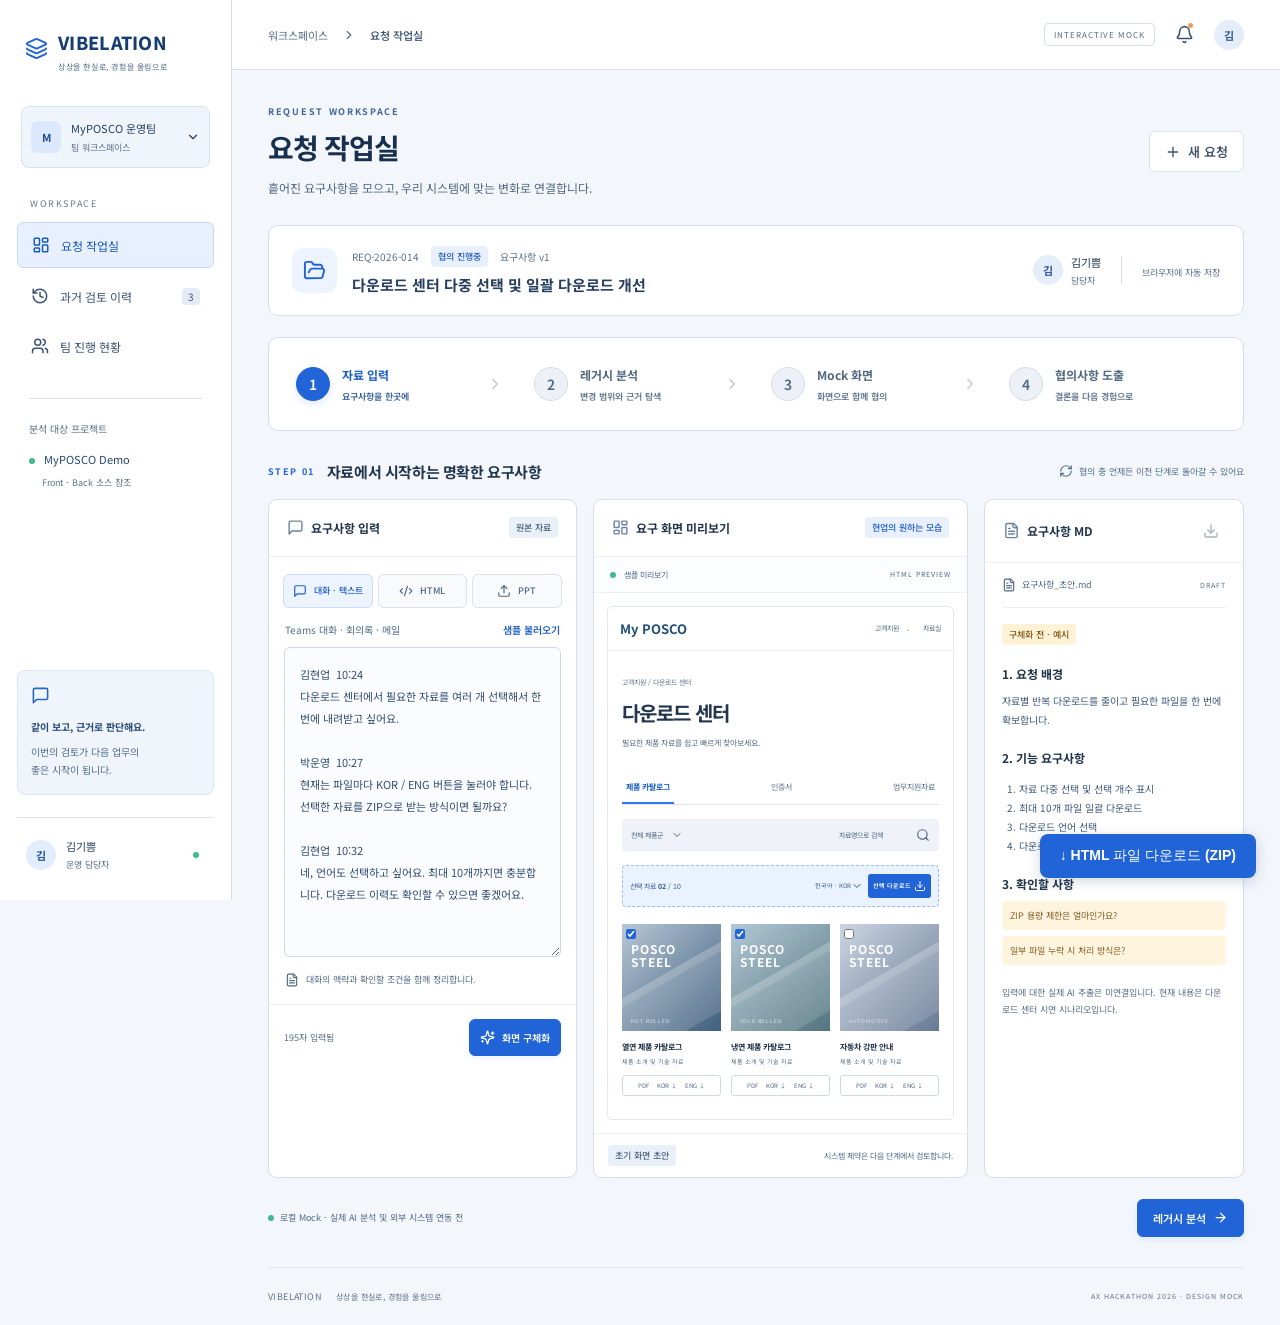
==== commit 8896c123: "Add direct ZIP download for standalone white mock" ====
--- a/public/mock-white.html
+++ b/public/mock-white.html
@@ -269,5 +269,5 @@
   </head>
   <body>
     <div id="root"></div>
-  </body>
+  <a href="./vibelation-white.zip" download="vibelation-white.zip" style="position:fixed;right:24px;bottom:22px;z-index:9999;background:#2164d8;color:#fff;padding:13px 20px;border-radius:8px;font:600 14px sans-serif;text-decoration:none;box-shadow:0 3px 14px #17365d33">↓ HTML 파일 다운로드 (ZIP)</a></body>
 </html>
